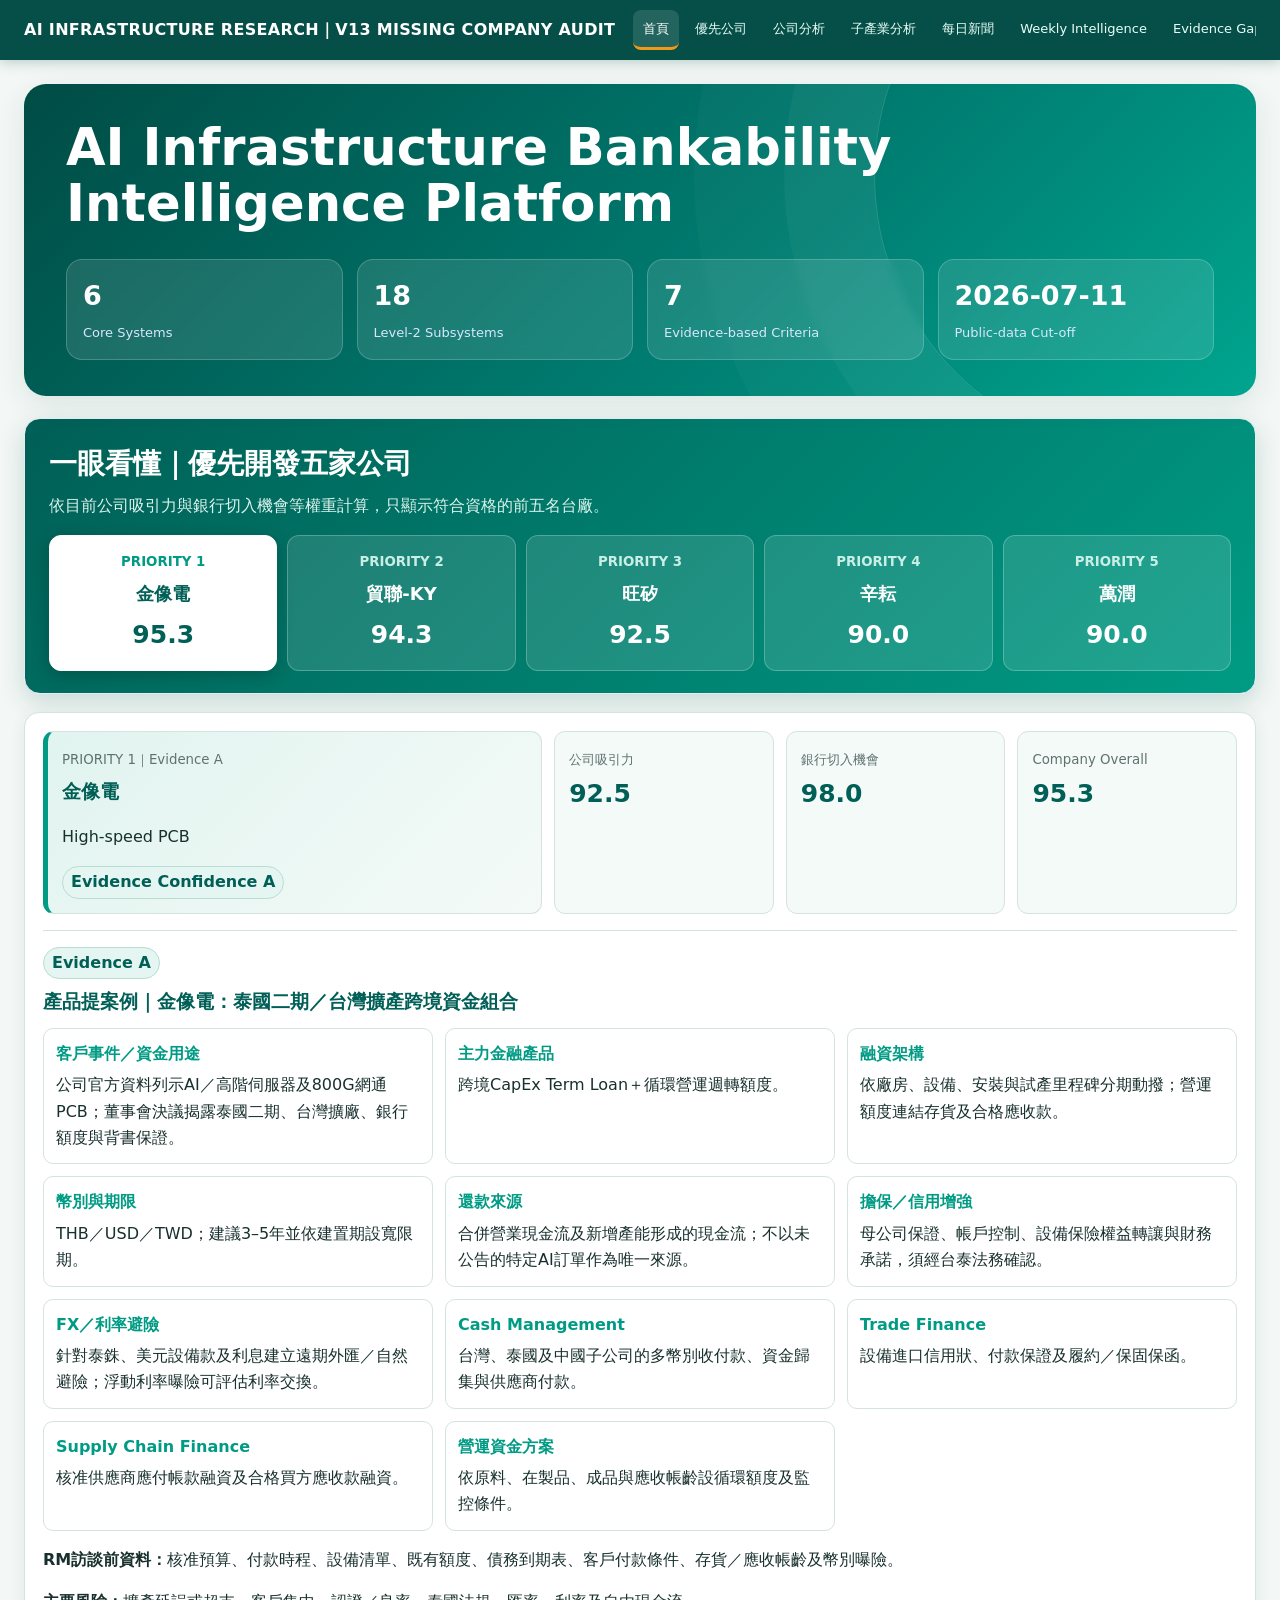
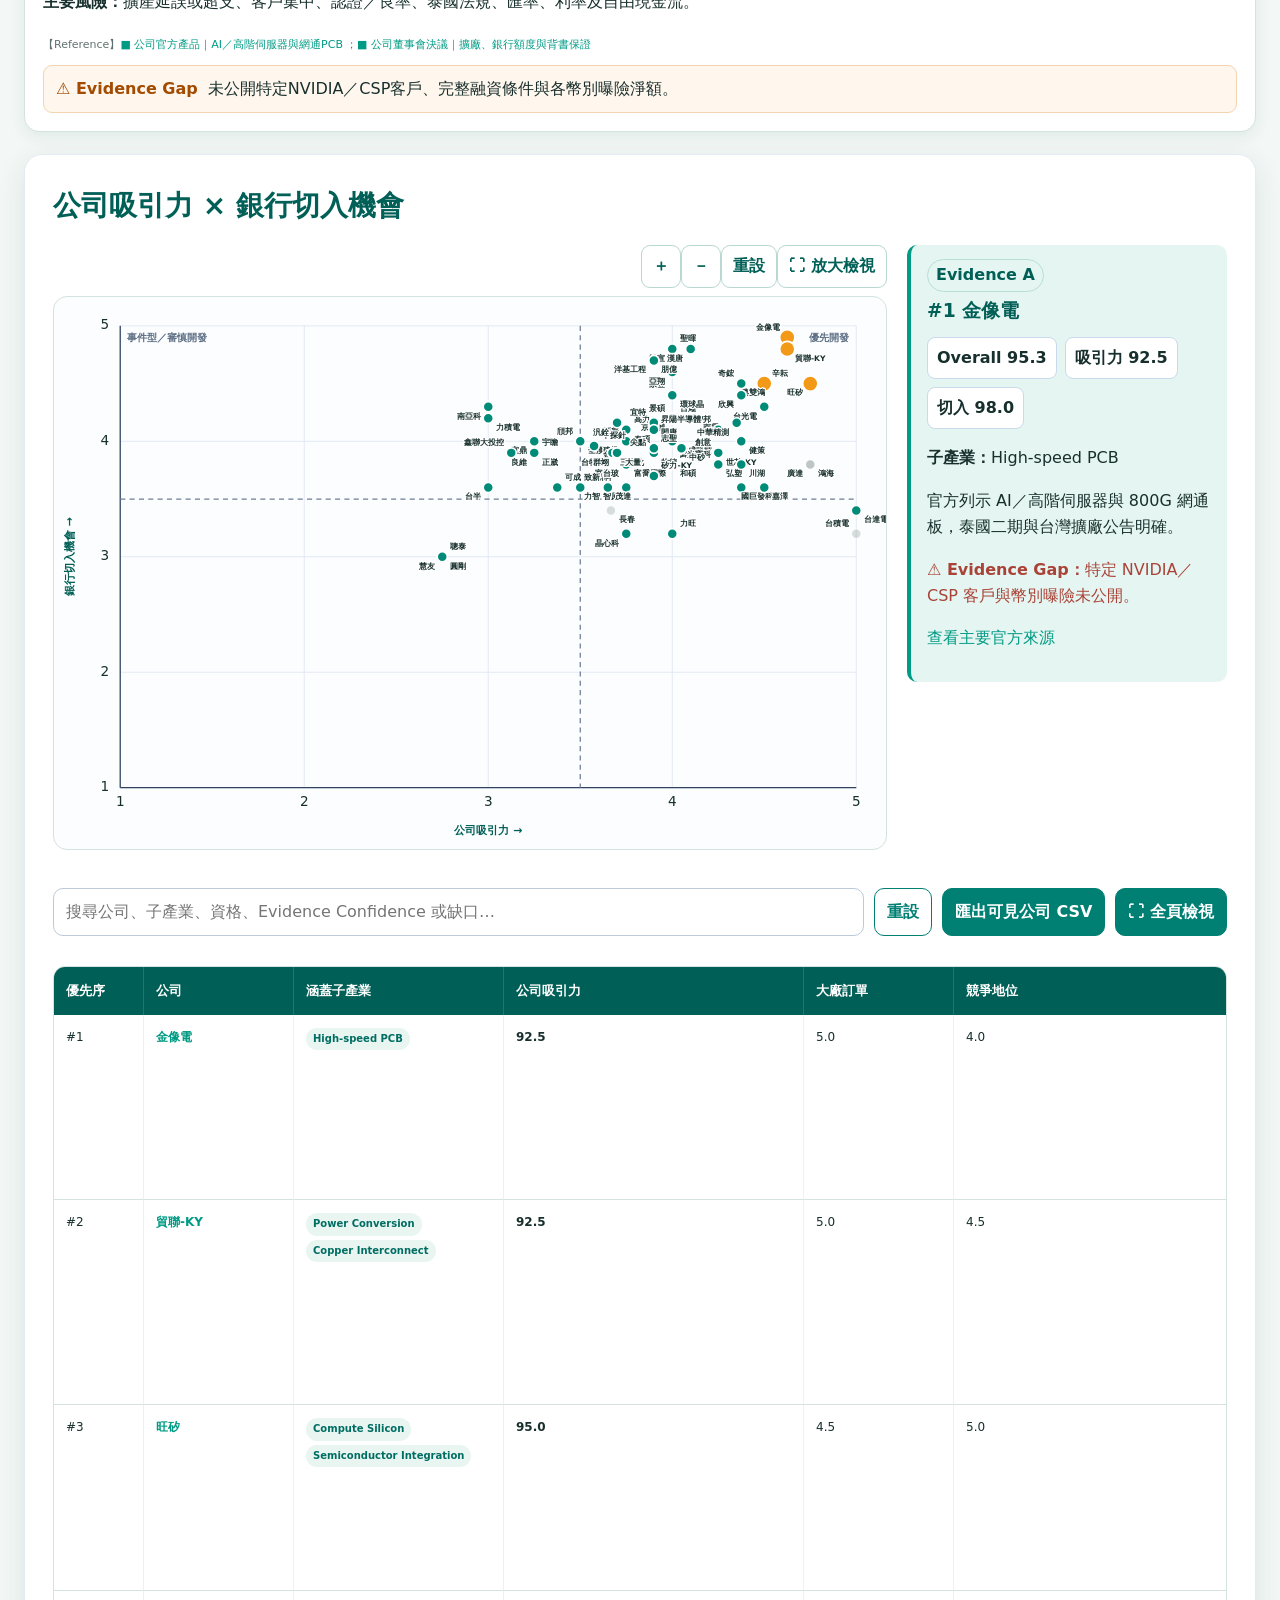
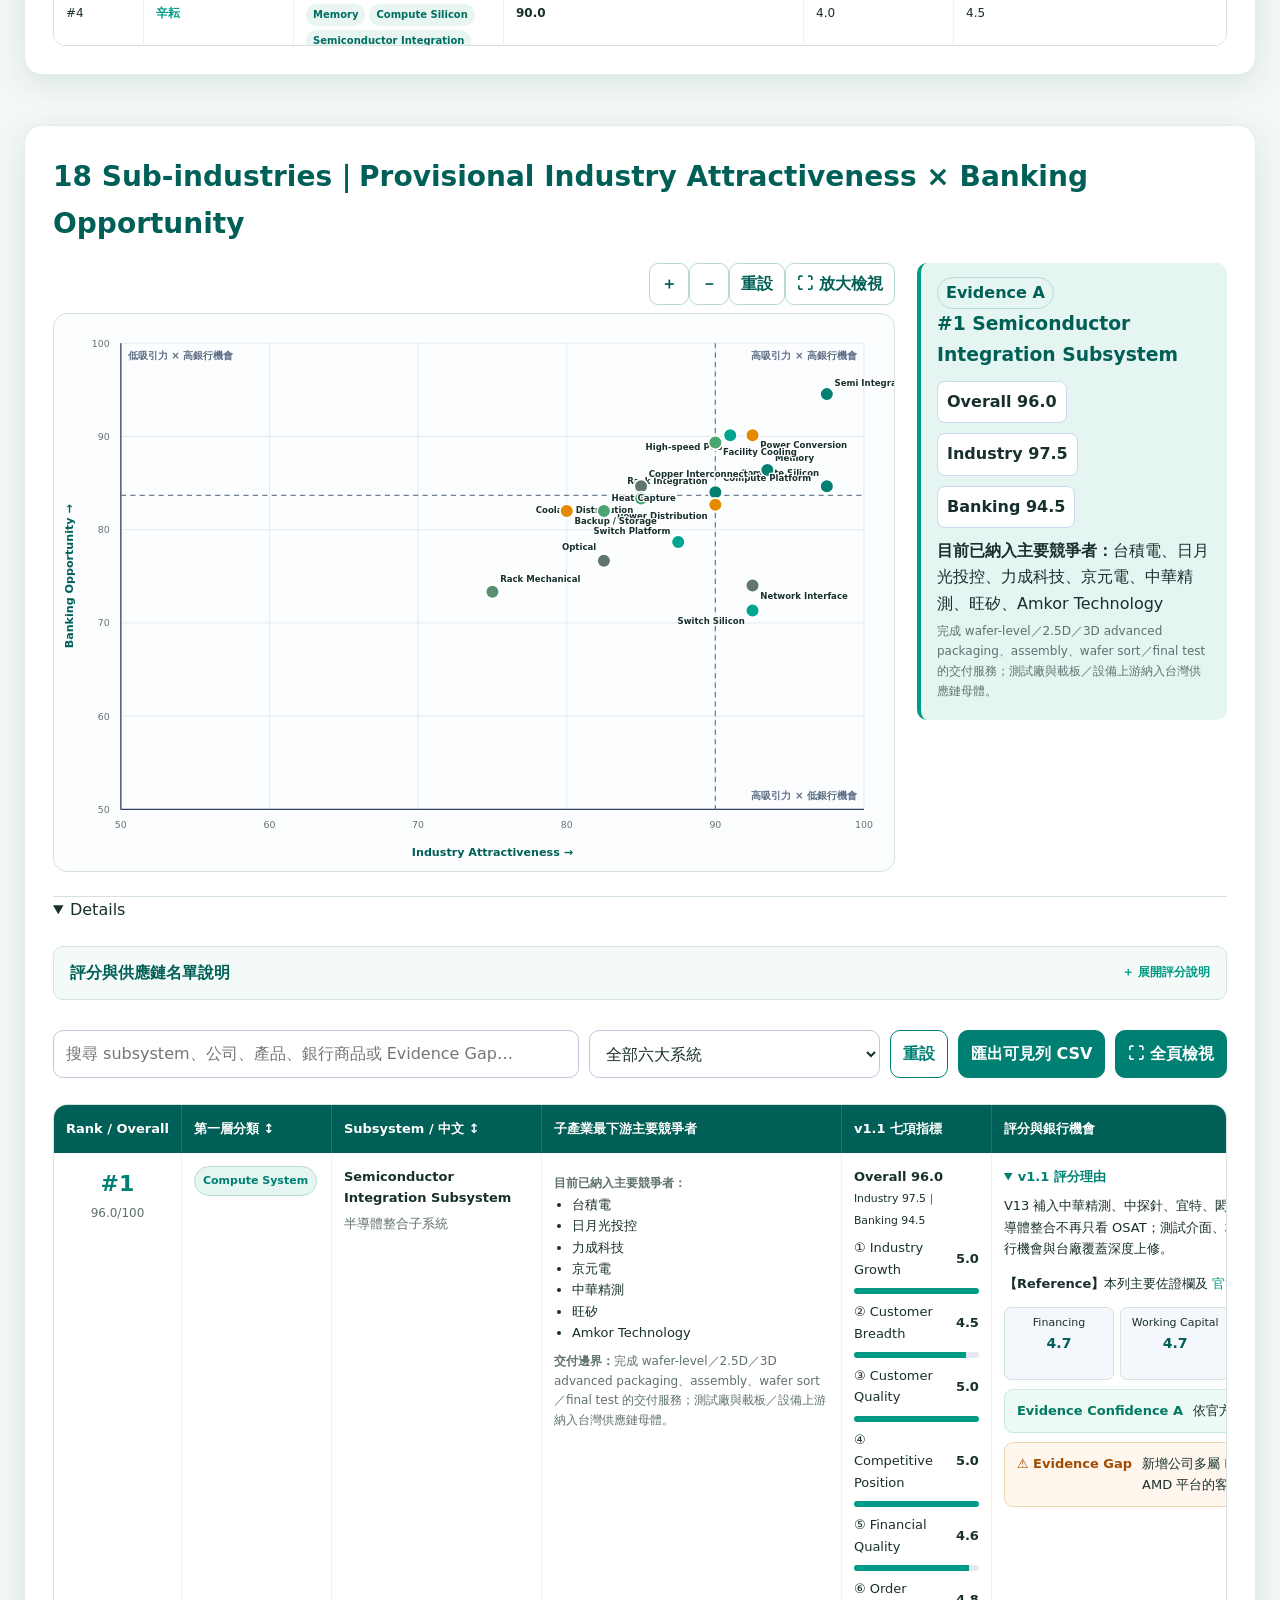
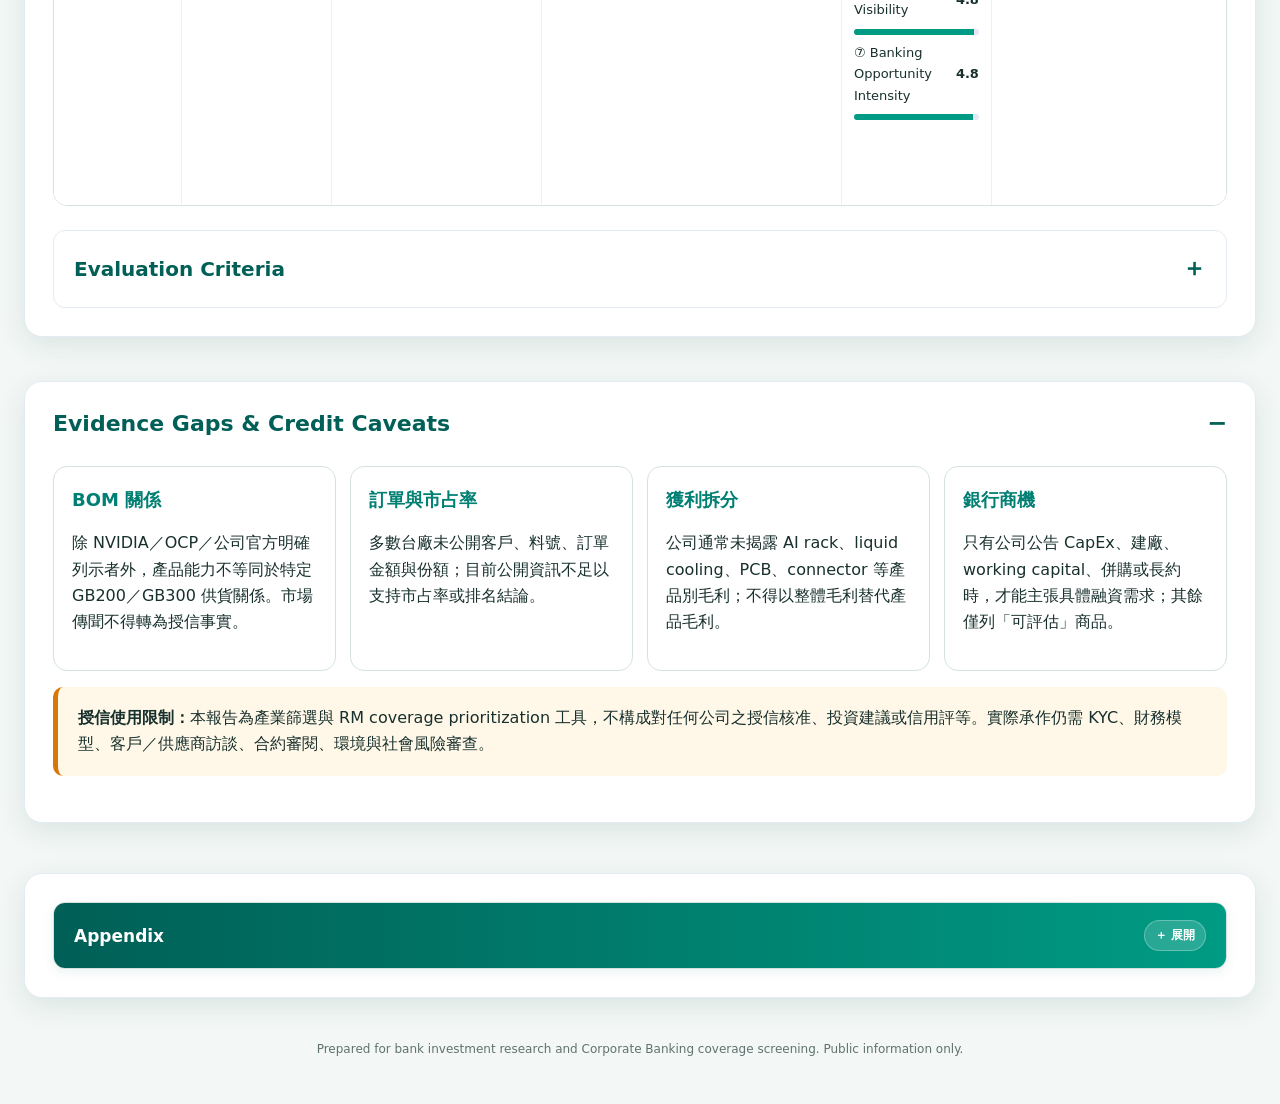
==== index.html @ b1ab2b45 "Add files via upload" ====
<!DOCTYPE html>

<html lang="zh-Hant">
<head>
<meta charset="utf-8"/>
<meta content="width=device-width, initial-scale=1" name="viewport"/>
<title>AI Infrastructure Bankability Intelligence Platform</title>
<style>
:root {
  --navy:#005f56; --blue:#007f73; --blue2:#009b84; --sky:#e5f5f1;
  --ink:#18302d; --muted:#60726f; --line:#d4e3df; --paper:#fff;
  --bg:#f3f7f5; --green:#007a63; --amber:#c66b00; --red:#a94338;
  --shadow:0 8px 28px rgba(0,95,86,.11);
}
*{box-sizing:border-box}
html{scroll-behavior:smooth}#home,#quick-priority,#company-priority,#quadrant,#gaps,#executive{scroll-margin-top:76px}
body{margin:0;background:var(--bg);color:var(--ink);font-family:Inter,"Noto Sans TC","Microsoft JhengHei",system-ui,-apple-system,sans-serif;line-height:1.65}
a{color:var(--blue2);text-decoration:none}
a:hover{text-decoration:underline}
.appbar{position:sticky;top:0;z-index:1000;background:rgba(0,76,69,.98);color:white;box-shadow:0 2px 12px rgba(0,76,69,.25)}
.appbar-inner{max-width:1800px;margin:auto;padding:10px 24px;display:flex;align-items:center;gap:18px}
.brand{font-weight:800;letter-spacing:.02em;white-space:nowrap;color:#fff}
.nav{display:flex;gap:6px;overflow:auto}
.nav a{color:#e9fff9;padding:8px 10px;border-radius:8px;white-space:nowrap;font-size:13px;border-bottom:3px solid transparent;transition:background .18s,color .18s,border-color .18s}
.nav a:hover,.nav a:focus-visible{background:#008f7d;color:#fff;text-decoration:none;outline:none}.nav a.active{background:rgba(255,255,255,.12);color:#fff;border-bottom-color:#f29a18}
.container{max-width:1800px;margin:auto;padding:24px}
.hero{min-height:0;background:linear-gradient(135deg,#004c45 0%,#007f73 62%,#00a58f 100%);color:white;border-radius:22px;padding:36px 42px;box-shadow:var(--shadow);display:flex;flex-direction:column;justify-content:flex-start;gap:28px;overflow:hidden;position:relative}.hero h1{font-size:clamp(30px,4vw,56px);margin:0;max-width:1400px}.hero .metric{padding:14px 16px}.hero .metric b{font-size:27px}
.hero:after{content:"";position:absolute;width:560px;height:560px;border:1px solid rgba(255,255,255,.15);border-radius:50%;right:-180px;top:-190px;box-shadow:0 0 0 90px rgba(255,255,255,.035),0 0 0 180px rgba(255,255,255,.025)}
.kicker{font-size:14px;letter-spacing:.16em;text-transform:uppercase;color:#b9d4ff;font-weight:700}
h1{font-size:clamp(34px,5vw,72px);line-height:1.08;margin:14px 0 18px;max-width:1250px}
.subtitle{font-size:clamp(17px,2vw,25px);max-width:1160px;color:#e3edff}
.hero-grid{display:grid;grid-template-columns:repeat(4,1fr);gap:14px;z-index:1}
.metric{background:rgba(255,255,255,.11);border:1px solid rgba(255,255,255,.20);padding:18px;border-radius:16px;backdrop-filter:blur(5px)}
.metric b{display:block;font-size:30px} .metric span{font-size:13px;color:#d8e7ff}
section, details.section{background:var(--paper);border-radius:18px;margin:22px 0;box-shadow:var(--shadow);border:1px solid #e4ebf4}
section{padding:28px}
details.section>summary{cursor:pointer;list-style:none;padding:22px 28px;font-size:22px;font-weight:800;color:var(--navy);display:flex;justify-content:space-between;align-items:center}
details.section>summary::-webkit-details-marker{display:none}
details.section>summary:after{content:"＋";font-size:24px}
details.section[open]>summary:after{content:"−"}
.section-body{padding:0 28px 30px}
h2{color:var(--navy);margin:0 0 16px;font-size:28px}
h3{color:var(--navy)}
.lede{font-size:17px;color:#34445d}
.callout{border-left:5px solid var(--blue2);background:var(--sky);padding:18px 20px;border-radius:10px;margin:16px 0}
.warning{border-left-color:#d97706;background:#fff8e8}
.danger{border-left-color:#c2413b;background:#fff1f0}
.summary-grid{display:grid;grid-template-columns:2fr 1fr;gap:20px}
.top-list{display:grid;grid-template-columns:repeat(3,1fr);gap:12px}
.top-card{border:1px solid var(--line);border-radius:14px;padding:16px;background:#fff}
.top-card .num{font-size:12px;color:var(--muted)} .top-card b{display:block;color:var(--navy);font-size:18px} .top-card strong{font-size:26px;color:var(--blue)}
.controls{display:flex;gap:10px;flex-wrap:wrap;margin:0 0 14px;position:sticky;top:58px;z-index:20;background:white;padding:12px 0}
input,select,button{font:inherit;border:1px solid #bdc9d9;border-radius:10px;padding:10px 12px;background:white;color:var(--ink)}
input{min-width:280px;flex:1} button{cursor:pointer;background:var(--blue);color:white;border-color:var(--blue);font-weight:700} button.secondary{background:white;color:var(--blue)}
.table-wrap{overflow:auto;max-height:78vh;border:1px solid var(--line);border-radius:14px}
table{border-collapse:separate;border-spacing:0;width:100%;min-width:1880px;font-size:13px}
th{position:sticky;top:0;z-index:10;background:var(--navy);color:white;text-align:left;padding:13px 12px;border-right:1px solid rgba(255,255,255,.14);white-space:nowrap}
th.sortable{cursor:pointer} th.sortable:hover{background:#123f75}
td{vertical-align:top;padding:13px 12px;border-bottom:1px solid var(--line);border-right:1px solid #edf1f6;background:white}
tbody tr:hover td{background:#f5f9ff}
th:nth-child(1),td:nth-child(1){width:90px;min-width:90px}
th:nth-child(2),td:nth-child(2){width:150px;min-width:150px}
th:nth-child(3),td:nth-child(3){width:210px;min-width:210px}
th:nth-child(4),td:nth-child(4){width:300px;min-width:300px}
th:nth-child(5),td:nth-child(5){width:150px;min-width:150px}
th:nth-child(6),td:nth-child(6){width:600px;min-width:600px}
th:nth-child(7),td:nth-child(7){width:360px;min-width:360px}
.rank-cell{text-align:center} .rank-badge{display:block;font-weight:900;font-size:22px;color:var(--blue)} .score-num{font-size:12px;color:var(--muted)}
.system-pill{display:inline-block;background:#e5f5f1;color:#007f73;border:1px solid #b8ddd5;padding:5px 8px;border-radius:999px;font-weight:700;font-size:11px}
.zh-name{color:var(--muted);margin-top:4px}
.company-list{padding-left:18px;margin:0} .company-list li{margin-bottom:6px}
.gap-inline{color:var(--red)}
.star-score{color:#f59e0b;font-size:19px;letter-spacing:1px}
.chip-row{display:flex;gap:4px;flex-wrap:wrap;margin:5px 0}
.criterion-chip{width:23px;height:23px;border-radius:50%;display:inline-grid;place-items:center;background:var(--blue);color:white;font-weight:800;font-size:11px}
details.mini summary, details.row-detail summary{cursor:pointer;color:var(--blue);font-weight:700}
.score-grid{display:grid;grid-template-columns:repeat(4,1fr);gap:4px;margin-top:7px}
.score-grid div{display:flex;justify-content:space-between;background:#eef4fc;border-radius:5px;padding:3px 6px}
.row-detail p{margin:8px 0 13px}
.paragraph-ref{display:block;font-size:11px;color:var(--muted);padding-top:4px}
.ref-link{margin-right:3px}
.product-box,.confidence,.gap-box{border-radius:9px;padding:10px 12px;margin-top:9px;display:flex;gap:10px;align-items:flex-start}
.product-box{background:#eef5ff;border:1px solid #cfe0fb} .product-box b{color:var(--blue);white-space:nowrap}
.confidence{background:#edf9f3;border:1px solid #c8ead9} .confidence b{color:var(--green);white-space:nowrap}
.confidence.mid{background:#fff8e8;border-color:#f1ddb0} .confidence.mid b{color:var(--amber)}
.confidence.low{background:#fff1f0;border-color:#f0c6c3} .confidence.low b{color:var(--red)}
.gap-box{background:#fff6ed;border:1px solid #f3d4b2} .gap-box b{color:#a34b00;white-space:nowrap}
.evidence-group{margin-bottom:10px} .evidence-group>b{color:var(--navy);font-size:12px}
.evidence-group ul{margin:3px 0 0;padding-left:17px} .evidence-group li{margin-bottom:5px}
.evidence-group span{display:block;color:var(--muted);font-size:11px}
.criteria-table{min-width:1200px} .criteria-table th{position:static} .criteria-table td{font-size:13px}
.method-grid{display:grid;grid-template-columns:repeat(4,1fr);gap:14px}
.method-card{border:1px solid var(--line);border-radius:14px;padding:18px;background:#fff}
.method-card b{color:var(--blue);font-size:18px} .method-card .step{font-size:11px;text-transform:uppercase;color:var(--muted);letter-spacing:.12em}
.flow{display:grid;grid-template-columns:repeat(6,1fr);gap:10px;align-items:stretch}
.flow-card{position:relative;background:#eef5ff;border:1px solid #cbdcf6;border-radius:12px;padding:14px}
.flow-card:not(:last-child):after{content:"→";position:absolute;right:-10px;top:42%;z-index:2;color:var(--blue);font-size:20px;font-weight:900}
.flow-card b{display:block;color:var(--navy)} .flow-card span{font-size:12px;color:var(--muted)}
.reference-category{border:1px solid var(--line);border-radius:12px;margin:10px 0}
.reference-category>summary{cursor:pointer;padding:13px 15px;font-weight:800;color:var(--navy)}
.reference-category>summary span{font-weight:400;color:var(--muted);font-size:12px}
.reference-grid{display:grid;grid-template-columns:repeat(3,1fr);gap:10px;padding:0 14px 14px}
.source-card{display:block;border:1px solid #e0e7f0;border-radius:10px;padding:12px;background:#fbfdff}
.source-card:hover{text-decoration:none;border-color:#8eb4ed;box-shadow:0 4px 14px rgba(13,71,161,.09)}
.source-card b{display:block;color:var(--blue)} .source-card span{display:block;color:var(--muted);font-size:12px} .source-card code{font-size:10px;color:#7a8798}
.footer{color:var(--muted);font-size:12px;text-align:center;padding:20px}
.no-print{}

/* Added: Taiwan vendor count and subsystem value-chain column */
#mainTable{min-width:2130px}
#mainTable th:nth-child(7),#mainTable td:nth-child(7){width:390px;min-width:390px}
#mainTable th:nth-child(8),#mainTable td:nth-child(8){width:360px;min-width:360px}
.tw-vendor-block{display:flex;flex-direction:column;gap:9px}
.tw-vendor-head{border:1px solid #c9dcfb;background:#eef5ff;border-radius:9px;padding:9px 10px}
.tw-vendor-head b{display:block;color:var(--blue);font-size:14px}
.tw-vendor-head span{display:block;color:#334155;margin-top:2px}
.chain-flow{border-left:3px solid #9bbcea;padding-left:10px}
.chain-flow>div:not(.arrow){display:grid;grid-template-columns:43px 1fr;gap:7px;align-items:start}
.chain-flow em{font-style:normal;font-weight:800;color:var(--navy);background:#e5f5f1;border-radius:5px;text-align:center;padding:2px 3px;font-size:11px}
.chain-flow span{color:#34445d}
.chain-flow .arrow{color:#8aa8cf;font-weight:900;line-height:1;text-align:left;margin:2px 0 2px 16px}
.chain-gap{background:#fff6ed;border:1px solid #f3d4b2;color:#8a3d00;border-radius:8px;padding:7px 9px;font-size:11px}

@media(max-width:1100px){
  .hero{aspect-ratio:auto;padding:34px;min-height:650px} .hero-grid{grid-template-columns:repeat(2,1fr)}
  .summary-grid,.method-grid{grid-template-columns:1fr 1fr} .top-list{grid-template-columns:1fr}
  .flow{grid-template-columns:1fr 1fr} .flow-card:after{display:none} .reference-grid{grid-template-columns:1fr}
}
@media(max-width:650px){
  .container{padding:12px} .hero{padding:26px;border-radius:15px} .hero-grid,.summary-grid,.method-grid,.flow{grid-template-columns:1fr}
  .appbar-inner{padding:8px 12px} .brand{display:none} section{padding:20px}
}
@media print{
  @page{size:13.333in 7.5in landscape;margin:.28in}
  body{background:white;font-size:9px} .appbar,.controls,.no-print{display:none!important}
  .container{max-width:none;padding:0} .hero{box-shadow:none;border-radius:0;min-height:7in;page-break-after:always}
  section,details.section{box-shadow:none;border:0;break-inside:avoid} details.section>summary{display:none} .section-body{padding:0}
  .table-wrap{overflow:visible;max-height:none;border:0} table{min-width:0;font-size:7px} th{position:static}
  td,th{padding:5px} details{display:block} details>*{display:block!important}
}

/* v2 upstream supply-chain revision */
th:nth-child(7),td:nth-child(7){width:470px;min-width:470px}
th:nth-child(8),td:nth-child(8){width:360px;min-width:360px}
.supply-counts{display:flex;gap:5px;flex-wrap:wrap;margin-top:6px}
.count-chip{display:inline-flex;align-items:center;gap:4px;border-radius:999px;padding:3px 7px;font-size:10px;font-weight:800}
.count-chip.total{background:#d9f0ea;color:#007f73}
.count-chip.a{background:#e4f6ed;color:#176b4d}
.count-chip.b{background:#fff2d8;color:#8a5200}
.vendor-section{border:1px solid #dbe5f2;border-radius:9px;padding:8px 9px;background:#fbfdff}
.vendor-section h4{margin:0 0 5px;color:var(--navy);font-size:12px}
.vendor-list{display:flex;flex-direction:column;gap:5px}
.vendor-item{display:grid;grid-template-columns:22px minmax(72px,auto) 1fr;gap:5px;align-items:start}
.evidence-tag{width:20px;height:20px;border-radius:5px;display:grid;place-items:center;font-size:10px;font-weight:900}
.evidence-tag.a{background:#dff3e9;color:#176b4d;border:1px solid #b8dfcc}
.evidence-tag.b{background:#fff0d2;color:#925800;border:1px solid #ebd099}
.vendor-item a{font-weight:800;color:var(--blue);white-space:nowrap}
.vendor-role{color:#42526a;font-size:11px}
.no-direct{background:#fff1f0;border:1px solid #efcac7;color:#9d302b;border-radius:8px;padding:7px 9px;font-size:11px}
.method-key{display:grid;grid-template-columns:1fr 1fr;gap:8px;margin-top:9px}
.method-key div{border-radius:8px;padding:8px;font-size:11px}
.method-key .a{background:#eaf8f1;border:1px solid #c2e7d4}
.method-key .b{background:#fff7e8;border:1px solid #efd8a9}
.hbm-correction{background:#eef5ff;border:1px solid #c6daf7;border-radius:10px;padding:11px 12px;margin-top:10px}
.hbm-correction b{color:var(--navy)}
.midstream-upstream{margin-top:14px;display:grid;gap:12px}
.midstream-card{border:1px solid #dbe5f2;border-radius:10px;background:#fbfdff;padding:12px}
.midstream-card h3{margin:0 0 6px;color:var(--navy);font-size:15px}
.midstream-card p{margin:5px 0;color:#34445d}
.midstream-card .tagline{font-size:12px;color:var(--muted);font-weight:700}
.midstream-grid{display:grid;grid-template-columns:160px 1fr;gap:8px;margin-top:8px;font-size:12px}
.midstream-grid b{color:var(--navy)}
.midstream-note{margin-top:8px;background:#fff8e8;border:1px solid #ead49d;border-radius:8px;padding:8px;color:#6f4d15;font-size:12px}
.supplier-basket{display:flex;flex-wrap:wrap;gap:6px;margin-top:6px}
.supplier-basket span{border:1px solid #cfdbeb;background:white;border-radius:999px;padding:3px 8px;font-size:11px;color:#25364d}
.quadrant-wrap{display:grid;grid-template-columns:minmax(0,1fr) 310px;gap:22px;align-items:start}
.quadrant-chart{width:100%;height:auto;display:block;background:#fbfdff;border:1px solid var(--line);border-radius:14px}
.quadrant-chart .grid{stroke:#dfe7f2;stroke-width:1}.quadrant-chart .median{stroke:#6f7f93;stroke-width:1.5;stroke-dasharray:6 5}
.quadrant-chart .axis{stroke:#31445f;stroke-width:1.5}.quadrant-chart text{font-family:inherit;fill:var(--ink)}
.quadrant-chart .tick{font-size:11px;fill:var(--muted)}.quadrant-chart .axis-label{font-size:13px;font-weight:700;fill:var(--navy)}
.quadrant-chart .q-label{font-size:12px;font-weight:700;fill:#5d6e84}.quadrant-chart .point{cursor:pointer;stroke:white;stroke-width:2}
.quadrant-chart .point-label{font-size:10px;font-weight:700;paint-order:stroke;stroke:white;stroke-width:3px;stroke-linejoin:round}
.quadrant-detail{border-left:4px solid var(--blue2);padding:14px 16px;background:var(--sky);border-radius:10px;min-height:188px}
.quadrant-detail h3{margin:0 0 8px;color:var(--navy)}.quadrant-detail p{margin:5px 0}.quadrant-detail .score-pair{display:flex;gap:10px;flex-wrap:wrap;margin:10px 0}
.quadrant-detail .score-pair span{background:white;border:1px solid #cbd9ec;border-radius:8px;padding:7px 9px;font-weight:700}
.company-analysis{margin:28px 0}.company-summary{display:grid;grid-template-columns:repeat(5,minmax(0,1fr));gap:12px;margin:14px 0 20px}
.company-summary article{border:1px solid var(--line);border-top:4px solid var(--blue2);border-radius:12px;background:white;padding:14px;box-shadow:0 3px 12px rgba(15,47,87,.07)}
.company-summary .company-rank{font-size:11px;font-weight:800;color:var(--blue2);letter-spacing:.06em}.company-summary h3{margin:5px 0;color:var(--navy)}
.company-summary p{font-size:12px;margin:4px 0;color:var(--muted)}.company-summary strong{font-size:22px;color:var(--navy)}
.company-quadrant{display:grid;grid-template-columns:minmax(0,1fr) 320px;gap:20px;align-items:start}.company-chart{width:100%;height:auto;background:#fbfdff;border:1px solid var(--line);border-radius:14px}
.company-chart .grid{stroke:#dfe7f2;stroke-width:1}.company-chart .median{stroke:#6f7f93;stroke-width:1.5;stroke-dasharray:6 5}.company-chart .axis{stroke:#31445f;stroke-width:1.5}
.company-chart text{font-family:inherit;fill:var(--ink)}.company-chart .axis-label{font-size:13px;font-weight:700;fill:var(--navy)}.company-chart .q-label{font-size:12px;font-weight:800;fill:#5d6e84}
.company-chart .company-point{cursor:pointer;stroke:white;stroke-width:2}.company-chart .company-point.excluded{opacity:.32}.company-chart .company-label{font-size:9px;font-weight:700;paint-order:stroke;stroke:white;stroke-width:3px;stroke-linejoin:round}
.company-detail{border-left:4px solid var(--blue2);padding:14px 16px;background:var(--sky);border-radius:10px;min-height:210px}.company-detail h3{margin:4px 0 8px;color:var(--navy)}
.company-detail .score-pair{display:flex;gap:8px;flex-wrap:wrap;margin:10px 0}.company-detail .score-pair span{background:white;border:1px solid #cbd9ec;border-radius:8px;padding:7px 9px;font-weight:700}
.company-table-wrap{overflow:auto;max-height:680px;border:1px solid var(--line);border-radius:12px;margin-top:18px}.company-table{min-width:1550px}.company-table th{position:sticky;top:0;z-index:2}.company-table td{vertical-align:top;font-size:12px}
.company-controls{margin-top:18px}.company-controls input{min-width:320px;flex:1}#quadrant>#ranking{margin:24px 0 0;border:0;border-top:1px solid var(--line);border-radius:0;box-shadow:none;background:transparent}#quadrant>#ranking>summary{display:none}#quadrant>#ranking>.section-body{padding:22px 0 0}
.subindustry-tags{display:flex;flex-wrap:wrap;gap:4px}.subindustry-tags span{background:#e8f5f1;color:#006d62;border-radius:999px;padding:3px 7px;font-size:10px;font-weight:700}
.status-eligible{color:#176b42;font-weight:800}.status-excluded{color:#9b4a22;font-weight:800}.product-case{border:1px solid #b8cae3;background:linear-gradient(135deg,#f5f9ff,#fff);border-radius:14px;padding:18px;margin-top:20px}
.product-case h3{color:var(--navy);margin-top:0}.product-grid{display:grid;grid-template-columns:repeat(3,1fr);gap:12px}.product-grid div{background:white;border:1px solid var(--line);border-radius:10px;padding:12px}.product-grid b{display:block;color:var(--blue2);margin-bottom:5px}
.score-block{display:grid;gap:7px}.score-row{display:grid;grid-template-columns:1fr auto;gap:8px;align-items:center}.score-row .bar{grid-column:1/-1;height:6px;background:#e2e9f3;border-radius:5px;overflow:hidden}.score-row .bar i{display:block;height:100%;background:var(--blue2)}
.downstream-samples{margin:0;padding-left:18px}.boundary-note{margin-top:8px;color:var(--muted);font-size:12px}.confidence-tag{display:inline-flex;border-radius:999px;padding:2px 8px;font-weight:800;background:#e5f5f1;color:var(--navy);border:1px solid #b8ddd5}
.bank-five{display:grid;grid-template-columns:repeat(5,minmax(76px,1fr));gap:6px;margin-top:8px}.bank-five span{background:#f4f7fb;border:1px solid var(--line);border-radius:7px;padding:6px;text-align:center;font-size:11px}.bank-five b{display:block;font-size:14px;color:var(--navy)}
.container{display:flex;flex-direction:column}.container>.hero{order:-4}.container>#quick-priority{order:-3}.container>#companyTargetPage{order:-2}.container>#company-priority{order:-2;margin-top:0}.container>#executive{order:999;margin-top:28px}.container>.footer{order:1000}
.quick-priority{background:linear-gradient(135deg,#005f56,#009b84);color:white;border-radius:16px;padding:22px 24px;margin:22px 0 18px;box-shadow:0 8px 24px rgba(0,95,86,.19)}.quick-priority h2{color:white;margin:0 0 6px}.quick-priority>p{margin:0 0 15px;color:#dcf4ee}.quick-five{display:grid;grid-template-columns:repeat(5,minmax(0,1fr));gap:10px}.quick-company{background:rgba(255,255,255,.12);border:1px solid rgba(255,255,255,.24);border-radius:12px;padding:15px;text-align:center}.quick-company small{display:block;color:#c8eee6;font-weight:800}.quick-company b{display:block;font-size:18px;margin:6px 0}.quick-company strong{font-size:25px;color:white}.chart-actions{display:flex;justify-content:flex-end;margin:0 0 8px}.chart-expand{border:1px solid #b8d8d1;background:white;color:var(--navy);border-radius:9px;padding:7px 11px;font-weight:800;cursor:pointer}.chart-expand:hover{background:#e9f6f2}.chart-modal{width:min(96vw,1500px);height:92vh;max-width:none;max-height:none;border:0;border-radius:14px;padding:0;overflow:hidden;box-shadow:0 18px 70px rgba(0,0,0,.34)}.chart-modal::backdrop{background:rgba(0,43,39,.72)}.chart-modal-head{height:58px;display:flex;align-items:center;justify-content:space-between;padding:0 16px;background:var(--navy);color:white}.chart-modal-tools{display:flex;gap:7px}.chart-modal-tools button{border:1px solid rgba(255,255,255,.35);background:rgba(255,255,255,.12);color:white;border-radius:8px;padding:7px 10px;font-weight:800;cursor:pointer}.chart-viewport{height:calc(92vh - 58px);overflow:hidden;background:#f4faf8;cursor:grab;touch-action:none;position:relative}.chart-viewport.dragging{cursor:grabbing}.chart-viewport svg{width:1100px!important;height:auto!important;max-width:none!important;transform-origin:0 0;will-change:transform;user-select:none}@media(max-width:980px){.quick-five{grid-template-columns:repeat(2,1fr)}}
.appendix-toggle{border:1px solid var(--line);border-radius:12px;background:white;box-shadow:0 3px 12px rgba(0,95,86,.08);overflow:hidden}.appendix-toggle>summary{cursor:pointer;list-style:none;padding:17px 20px;background:linear-gradient(90deg,var(--navy),var(--blue2));color:white;font-size:17px;font-weight:800;display:flex;align-items:center;justify-content:space-between}.appendix-toggle>summary::-webkit-details-marker{display:none}.appendix-toggle>summary::after{content:'＋ 展開';font-size:12px;font-weight:700;background:rgba(255,255,255,.16);border:1px solid rgba(255,255,255,.28);border-radius:999px;padding:5px 10px}.appendix-toggle[open]>summary::after{content:'－ 收合'}.appendix-children{padding:20px;display:grid;gap:18px;background:#f2f8f6}.appendix-child{margin:0;padding:20px;border:1px solid var(--line);border-radius:12px;background:white;box-shadow:0 2px 8px rgba(0,95,86,.06)}.appendix-child>h3{margin:0 0 16px;color:var(--navy);font-size:19px}.appendix-child .summary-grid{padding:0;margin:0}.appendix-child .callout{margin:0}.ranking-notes{margin:0 0 18px;border:1px solid var(--line);border-radius:10px;background:#f4faf8;overflow:hidden}.ranking-notes>summary{cursor:pointer;list-style:none;padding:13px 16px;color:var(--navy);font-weight:800;display:flex;align-items:center;justify-content:space-between}.ranking-notes>summary::-webkit-details-marker{display:none}.ranking-notes>summary::after{content:'＋ 展開評分說明';font-size:12px;color:var(--blue2)}.ranking-notes[open]>summary::after{content:'－ 收合評分說明'}.ranking-notes-body{padding:0 16px 14px}
.appendix-subsection.section{margin:0;border-radius:12px;box-shadow:0 2px 8px rgba(15,47,87,.05)}.appendix-subsection.section>summary{padding:17px 20px;font-size:19px}.appendix-subsection.section>.section-body{padding:0 20px 22px}#quadrant>#criteria{margin:24px 0 0;box-shadow:none;border-radius:12px}#quadrant>#criteria>summary{font-size:20px;padding:18px 20px}#quadrant>#criteria>.section-body{padding:0 20px 22px}
.tw-count-summary{text-align:center;min-width:116px}.tw-count-summary strong{display:block;font-size:28px;line-height:1;color:var(--navy)}.tw-count-summary small{display:block;color:var(--muted);margin-top:5px}.tw-count-summary .count-split{display:flex;justify-content:center;gap:5px;flex-wrap:wrap;margin-top:8px}.tw-count-summary .count-split span{border-radius:999px;padding:2px 7px;font-size:10px;font-weight:800;border:1px solid var(--line)}.tw-count-summary .a{background:#e8f5ee;color:var(--green)}.tw-count-summary .b{background:#fff5df;color:var(--amber)}
@media(max-width:980px){.quadrant-wrap,.company-quadrant{grid-template-columns:1fr}.quadrant-detail,.company-detail{min-height:auto}.bank-five{grid-template-columns:repeat(2,1fr)}.company-summary{grid-template-columns:repeat(2,1fr)}.product-grid{grid-template-columns:1fr}}
.adaptive-leader{pointer-events:none}
.chart-tooltip{position:fixed;z-index:10000;display:none;pointer-events:none;min-width:190px;max-width:280px;padding:10px 12px;border-radius:10px;background:rgba(7,35,68,.96);color:white;box-shadow:0 8px 28px rgba(0,0,0,.28);font-size:12px;line-height:1.55;transform:translate(14px,14px)}.chart-tooltip.show{display:block}.chart-tooltip b{display:block;font-size:14px;margin-bottom:4px;color:white}.chart-tooltip .xy{display:grid;grid-template-columns:auto auto;gap:2px 12px}.chart-tooltip .xy span:nth-child(even){font-weight:800;text-align:right;color:#dcecff}
.table-modal{width:99vw;height:96vh;max-width:none;max-height:none;border:0;border-radius:12px;padding:0;overflow:hidden;box-shadow:0 18px 70px rgba(0,0,0,.35)}.table-modal::backdrop{background:rgba(4,19,38,.76)}.table-modal-head{height:56px;display:flex;align-items:center;justify-content:space-between;padding:0 16px;background:var(--navy);color:white}.table-modal-head button{border:1px solid rgba(255,255,255,.4);background:rgba(255,255,255,.14);color:white;border-radius:8px;padding:8px 12px;font-weight:800;cursor:pointer}.table-modal-body{height:calc(96vh - 56px);padding:8px;background:#f4f7fb;overflow:hidden}.table-modal-body>.table-wrap{height:100%;max-height:none;overflow-y:auto;overflow-x:hidden;background:white}.table-modal #mainTable{width:100%!important;min-width:0!important;table-layout:fixed;font-size:8px}.table-modal #mainTable th,.table-modal #mainTable td{padding:4px 3px;word-break:break-word;overflow-wrap:anywhere;line-height:1.25}.table-modal #mainTable th{font-size:8px;top:0}.table-modal #mainTable p,.table-modal #mainTable li{font-size:8px;line-height:1.25}.table-modal #mainTable .score-row,.table-modal #mainTable .bank-five{font-size:7px}.table-modal #mainTable .bank-five{grid-template-columns:repeat(2,1fr)}
.table-modal-body>.table-wrap{overflow:auto;background:white}.table-modal #mainTable{width:max-content!important;min-width:0!important;table-layout:auto;font-size:12px}.table-modal #mainTable th,.table-modal #mainTable td{padding:9px 10px;word-break:normal;overflow-wrap:break-word;line-height:1.45}.table-modal #mainTable th{font-size:12px;top:0}.table-modal #mainTable p,.table-modal #mainTable li{font-size:12px;line-height:1.45}.table-modal #mainTable .score-row,.table-modal #mainTable .bank-five{font-size:11px}.table-modal #mainTable .bank-five{grid-template-columns:repeat(5,minmax(76px,1fr))}
.quick-company{appearance:none;color:white;font:inherit;cursor:pointer;width:100%}.quick-company:hover,.quick-company:focus-visible{background:rgba(255,255,255,.2);outline:2px solid rgba(255,255,255,.7);outline-offset:2px}.quick-company.active{background:white;color:var(--navy);border-color:white;box-shadow:0 5px 18px rgba(0,0,0,.2)}.quick-company.active small{color:var(--blue2)}.quick-company.active strong{color:var(--navy)}.company-target-page{border:1px solid var(--line);border-radius:15px;background:white;padding:18px;margin:0 0 22px;box-shadow:0 4px 16px rgba(0,95,86,.09)}.target-summary-card{display:grid;grid-template-columns:minmax(220px,1.25fr) repeat(3,minmax(120px,.55fr));gap:12px;align-items:stretch;margin-bottom:16px}.target-summary-card>div{border:1px solid var(--line);border-radius:11px;padding:14px;background:#f4faf8}.target-summary-card .identity{background:linear-gradient(135deg,#e1f4ef,#f4faf8);border-left:5px solid var(--blue2)}.target-summary-card h3{margin:4px 0;color:var(--navy)}.target-summary-card strong{display:block;font-size:25px;color:var(--navy)}.target-summary-card small{color:var(--muted)}.target-pitch{border-top:1px solid var(--line);padding-top:16px}.target-pitch h3{color:var(--navy);margin:0 0 10px}.target-pitch .confidence-tag{margin-bottom:8px}@media(max-width:980px){.target-summary-card{grid-template-columns:1fr 1fr}.target-summary-card .identity{grid-column:1/-1}}
</style>
</head>
<body>
<header class="appbar">
<div class="appbar-inner">
<div class="brand">AI INFRASTRUCTURE RESEARCH｜V13 MISSING COMPANY AUDIT</div>
<nav class="nav">
<a href="#home">首頁</a>
<a href="#quick-priority">優先公司</a>
<a href="#company-priority">公司分析</a>
<a href="#quadrant">子產業分析</a>
<a href="daily-news.html">每日新聞</a>
<a href="weekly-intelligence.html">Weekly Intelligence</a>
<a href="#gaps">Evidence Gaps</a>
<a href="#executive">Appendix</a>
</nav>
</div>
</header>
<main class="container">
<section class="quick-priority" id="quick-priority">
<h2>一眼看懂｜優先開發五家公司</h2>
<p>依目前公司吸引力與銀行切入機會等權重計算，只顯示符合資格的前五名台廠。</p>
<div class="quick-five" id="quickTopFive"></div>
</section>
<div class="company-target-page" id="companyTargetPage" aria-live="polite"></div>
<div class="hero" id="home">
<div>
<h1>AI Infrastructure Bankability Intelligence Platform</h1>
</div>
<div class="hero-grid">
<div class="metric"><b>6</b><span>Core Systems</span></div>
<div class="metric"><b>18</b><span>Level-2 Subsystems</span></div>
<div class="metric"><b>7</b><span>Evidence-based Criteria</span></div>
<div class="metric"><b>2026-07-11</b><span>Public-data Cut-off</span></div>
</div>
</div>
<section id="executive">
<details class="appendix-toggle">
<summary>Appendix</summary>
<div class="appendix-children">
<section class="appendix-child">
<h3>Executive Summary</h3>
<div class="summary-grid">
<div>
<p>本版採用 Corporate Banking Industry Ranking Framework v1.1：Overall Score＝50% Industry Attractiveness＋50% Banking Opportunity。每個子產業先依自身最下游可交付產品／製程建立「主要競爭者母體」，不再固定挑選 3–5 家；通用機櫃組裝商只有在 Rack-level Integration 或 Compute Platform 才列入，不被所有子產業重複視為最下游。<span class="paragraph-ref">【Reference】<a class="ref-link" href="https://www.nvidia.com/en-us/data-center/gb200-nvl72/" rel="noopener" target="_blank">■ NVIDIA Official｜NVIDIA GB200 NVL72</a>；<a class="ref-link" href="https://docs.nvidia.com/dgx/dgxgb200-user-guide/hardware.html" rel="noopener" target="_blank">■ NVIDIA Official｜DGX GB rack hardware boundaries</a>；<a class="ref-link" href="https://mops.twse.com.tw/mops/web/index" rel="noopener" target="_blank">■ 公開資訊觀測站（MOPS）｜公開資訊觀測站</a></span></p>
<p>代表企業口徑採「sub-industry delivery edge」：Memory 看完成記憶體產品的 IDM；Compute Silicon 看封裝完成後的 accelerator／CPU silicon 供應商；Semiconductor Integration 看 foundry／OSAT 的先進封裝交付；Power、Cooling、PCB、Interconnect 則各自停在其可驗證的成品或整合系統，不延伸到通用 rack ODM。這可避免下游欄位全部變成相同的機櫃組裝廠。</p>
<p>Power、Liquid Cooling、PCB 與 Rack Integration 是 Corporate Banking 最具『台灣客戶覆蓋＋多產品交叉銷售』的群組。可切入產品包括設備／廠房融資、營運週轉、供應鏈金融、Trade Finance、FX、Cash Management、保函及符合用途與 KPI 的綠色／永續連結融資。<span class="paragraph-ref">【Reference】<a class="ref-link" href="https://filecenter.deltaww.com/ir/download/calendar/20250529_Minutes%20of%202025AGM_Eng.pdf" rel="noopener" target="_blank">■ 公司法定揭露｜Delta 2025 AGM Minutes</a>；<a class="ref-link" href="https://www.liteon.com/en/news/press-center/content/quarterly-seconnd-eps-2025" rel="noopener" target="_blank">■ 公司法說會｜LITEON 2025 H1 Results</a>；<a class="ref-link" href="https://www.gce.com.tw/file/st/2024AnnualReport.pdf" rel="noopener" target="_blank">■ 公司年報｜Gold Circuit Electronics 2024 Annual Report</a>；<a class="ref-link" href="https://www.emctw.com/upload/media/New_Investors/Financial_Information/Annual_Reports/EN/2024Annual%20report.pdf" rel="noopener" target="_blank">■ 公司年報｜Elite Material 2024 Annual Report</a>；<a class="ref-link" href="https://www.coolitsystems.com/resources/news/coolit-systems-growing-liquid-cooling-product-line-manufacturing-capacity-to-support-nvidia-blackwell-platform-ramp/" rel="noopener" target="_blank">■ 公司News｜CoolIT Manufacturing Capacity Expansion</a>；<a class="ref-link" href="https://www.wiwynn.com/news/wiwynn-reports-first-quarter-2026-financial-results" rel="noopener" target="_blank">■ 公司財報／法說會｜Wiwynn 2026 Q1 Results</a></span></p>
<div class="callout danger"><b>重要限制：</b>主要競爭者須逐家以公開產品、財報或法說驗證，不等同於已確認進入特定 NVIDIA BOM。尚未完成完整競爭者母體與逐家公司底稿前，排名與象限位置標示為 Provisional。</div>
</div>
<div>
<h3>Provisional Top 6 by v1.1 Overall Score</h3>
<div class="top-list" id="v1TopList">
<div class="top-card"><span class="num">RANK 1</span><b>Memory Subsystem</b><small>Industry 95.0｜Banking 100.0</small><strong>97.5</strong></div><div class="top-card"><span class="num">RANK 2</span><b>Compute Silicon Subsystem</b><small>Industry 100.0｜Banking 86.7</small><strong>93.3</strong></div><div class="top-card"><span class="num">RANK 3</span><b>Semiconductor Integration Subsystem</b><small>Industry 95.0｜Banking 85.3</small><strong>90.2</strong></div><div class="top-card"><span class="num">RANK 4</span><b>Network Interface Subsystem</b><small>Industry 100.0｜Banking 80.0</small><strong>90.0</strong></div><div class="top-card"><span class="num">RANK 5</span><b>Power Conversion Subsystem</b><small>Industry 90.0｜Banking 85.3</small><strong>87.7</strong></div><div class="top-card"><span class="num">RANK 6</span><b>Facility Heat Rejection Subsystem</b><small>Industry 90.0｜Banking 85.3</small><strong>87.7</strong></div>
</div>
</div>
</div>
</section>
<section class="appendix-child">
<h3>前五子產業台廠｜公司吸引力 × 銀行切入機會</h3>
<div class="callout">
<p><b>篩選順序：</b>沿用上方子產業象限右上區及 Overall Score 前五名：Memory、Compute Silicon、Semiconductor Integration、Network Interface、Power Conversion。V12 已將候選母體與上中下游供應鏈整合回第一部分主表；但公司象限已依 V12 最新整合母體重新計算。待主表逐家公司補完官方證據後，Top 5 RM 名單需重算。台積電、鴻海與電子五哥仍依使用者指示排除最終開發名單。</p>
<p><b>等權重口徑：</b>公司吸引力由「大廠訂單／客戶品質、競爭地位／寡占性、財務品質、訂單能見度」四項等權重；銀行切入機會由「境外資金、CapEx、營運資金、融資需求、RM 可切入性」五項等權重。兩軸各占 50%。資料不足採 N/A 並降低 Evidence Confidence；本圖已依 V12 最新整合母體重算；仍是 RM 客戶篩選，不是授信核准或投資建議。</p>
</div>
</section>
<section class="appendix-child">
<h3>Reproducibility Note</h3>
<p><b>資料截止：</b>2026-07-11（Asia/Taipei）。<b>正式 v1.1 評分單位：</b>Sub-industry；先建立全部主要競爭者母體，再逐家評分並彙整為子產業。<b>視角：</b>Corporate Banking／RM coverage，非 equity valuation。</p>
<p><b>v1.1 計算：</b>Industry Attractiveness＝① Industry Growth、② Customer Breadth、③ Customer Quality、④ Competitive Position 的平均；Banking Opportunity＝⑤ Financial Quality、⑥ Order Visibility、⑦ Banking Opportunity Intensity 的平均；Overall＝兩構面各 50%。</p>
<p><b>資料品質：</b>未公開即標示 Evidence Gap；不以新聞傳聞補足公司客戶關係、訂單、市占率、獲利或財務狀況。</p>
<p><b>V10 名單與公司篩選規則：</b>沿用 V9 的公司優先級分析，並修正 High-Speed PCB Subsystem 的供應鏈口徑：由「代表性 PCB／CCL 樣本」改為「PCB 中游 + CCL + 玻纖布 + 銅箔 + 樹脂／電子化學材料」的 upstream universe。此修正承認前版並非完整台廠母體；後續所有子系統均應按同一邏輯，從關鍵中游往上游逐層展開，並標示 A/B/C 證據等級。</p>
</section>
</div>
</details>
</section>

<section id="quadrant">
<h2>18 Sub-industries｜Provisional Industry Attractiveness × Banking Opportunity</h2>
<div class="quadrant-wrap">
<div><div class="chart-actions no-print"><button class="chart-expand" type="button" onclick="inlineZoom('quadrantChart',1.2)">＋</button><button class="chart-expand" type="button" onclick="inlineZoom('quadrantChart',1/1.2)">－</button><button class="chart-expand" type="button" onclick="resetInlineChart('quadrantChart')">重設</button><button class="chart-expand" type="button" onclick="openChartModal('quadrantChart','18 Sub-industries 象限圖')">⛶ 放大檢視</button></div>
<svg class="quadrant-chart" id="quadrantChart" viewBox="0 0 980 650" role="img" aria-labelledby="quadrantTitle quadrantDesc"><title id="quadrantTitle">AI Infrastructure 子產業二維象限圖</title><desc id="quadrantDesc">橫軸為 Industry Attractiveness，縱軸為 Banking Opportunity，標示十八個子產業。</desc></svg>
</div>
<aside class="quadrant-detail" id="quadrantDetail" aria-live="polite"></aside>
</div>
</section>
<section class="company-analysis" id="company-priority">
<h2>公司吸引力 × 銀行切入機會</h2>
<div class="company-quadrant">
<div><div class="chart-actions no-print"><button class="chart-expand" type="button" onclick="inlineZoom('companyChart',1.2)">＋</button><button class="chart-expand" type="button" onclick="inlineZoom('companyChart',1/1.2)">－</button><button class="chart-expand" type="button" onclick="resetInlineChart('companyChart')">重設</button><button class="chart-expand" type="button" onclick="openChartModal('companyChart','公司吸引力 × 銀行切入機會')">⛶ 放大檢視</button></div>
<svg class="company-chart" id="companyChart" viewBox="0 0 980 650" role="img" aria-labelledby="companyChartTitle companyChartDesc"><title id="companyChartTitle">前五子產業台廠公司象限圖</title><desc id="companyChartDesc">橫軸為公司吸引力，縱軸為銀行切入機會；灰色點為排除或不具公開上市財務資料者。</desc></svg>
</div>
<aside class="company-detail" id="companyDetail" aria-live="polite"></aside>
</div>
<div class="controls company-controls no-print">
<input id="companySearchBox" placeholder="搜尋公司、子產業、資格、Evidence Confidence 或缺口…" type="search"/>
<button class="secondary" onclick="resetCompanyFilter()">重設</button>
<button onclick="exportCompanyCSV()">匯出可見公司 CSV</button>
<button onclick="openCompanyTableModal()">⛶ 全頁檢視</button>
</div>
<div class="company-table-wrap" id="companyTableWrap"><table class="company-table" id="companyTable"><thead><tr><th>優先序</th><th>公司</th><th>涵蓋子產業</th><th>公司吸引力</th><th>大廠訂單</th><th>競爭地位</th><th>財務品質</th><th>訂單能見度</th><th>銀行切入</th><th>境外資金</th><th>CapEx</th><th>營運資金</th><th>融資需求</th><th>RM切入性</th><th>Company Overall Score</th><th>資格／Confidence</th><th>主要依據與缺口</th></tr></thead><tbody id="companyTableBody"></tbody></table></div>
<div class="product-case" id="legacyProductCase" hidden>
<h3>產品提案例｜金像電：泰國擴產跨境資金組合</h3>
<p>金像電官方產品頁與 2025 永續資料明確列示 AI／高階伺服器、800G 網通板；董事會決議則揭露泰國廠第二期、台灣擴廠、資本支出、銀行額度與背書保證。這使金融產品可直接連到已公告的用途，而不是由產業熱度自行推測。</p>
<div class="product-grid"><div><b>主產品：跨境 CapEx Term Loan</b>以泰國二期廠房與設備付款里程碑分期動撥，可搭配母公司保證、財務承諾及設備／保險文件管理。</div><div><b>搭售：FX／利率避險</b>針對泰銖、美元及新台幣的建廠付款、設備進口與利息支出，建立遠期外匯或自然避險方案。</div><div><b>交易銀行：跨境 Cash Management</b>串接台灣、泰國與中國子公司的收付款、資金歸集、供應商付款及應收帳款管理。</div></div>
<div class="product-grid"><div><b>幣別與期限</b>THB／USD／TWD 多幣別額度；建議 3–5 年並依建置期設寬限期，最終條件須按付款曲線與授信審查確定。</div><div><b>還款來源</b>合併營業現金流及新增產能形成的現金流；不得把尚未公告的特定 AI 訂單當作唯一還款來源。</div><div><b>信用增強</b>母公司保證、帳戶控制、設備保險權益轉讓及財務承諾；實際可行性須經台灣與泰國法務確認。</div><div><b>Trade Finance</b>設備進口信用狀、付款保證、供應商付款及履約／保固保函，逐筆連結採購合約與驗收里程碑。</div><div><b>Supply Chain Finance</b>核准供應商的應付帳款融資，或合格買方應收款融資；須先確認買方承兌與禁止讓與條款。</div><div><b>營運週轉</b>依存貨與應收帳款週轉需求設計循環額度，並以帳齡、庫存跌價與客戶集中度作為監控條件。</div></div>
<p><b>RM 訪談前資料：</b>董事會核准預算、台泰付款時程、設備清單與報價、建照／環評／租地文件、銀行額度與擔保、債務到期表、三年財測、主要客戶付款條件、存貨與應收帳齡、幣別曝險、避險政策及保險。</p>
<p><b>主要風險：</b>擴產延誤或超支、客戶集中與需求波動、認證／良率、泰國法規、匯率與利率、自由現金流不足及既有銀行負面承諾。以上為訪談方案，不代表授信已核准。</p>
<p class="paragraph-ref">【Reference】<a class="ref-link" href="https://www.gce.com.tw/product.html" rel="noopener" target="_blank">■ 公司官方產品｜金像電 AI／高階伺服器與網通 PCB</a>；<a class="ref-link" href="https://www.gce.com.tw/resolution.html" rel="noopener" target="_blank">■ 公司董事會決議｜泰國二期、台灣擴廠、銀行額度與背書保證</a>；<a class="ref-link" href="https://www.gce.com.tw/file/%E9%87%91%E5%83%8FESG2025.pdf" rel="noopener" target="_blank">■ 公司永續報告｜2025 AI／HPC營運與供應鏈資料</a>。</p>
<div class="gap-box"><b>⚠ Evidence Gap</b><span>公開資料未揭露特定 NVIDIA／CSP 客戶名稱、泰國二期完整融資條件或各幣別曝險淨額；RM 提案前仍須取得資本支出預算、付款時程、既有授信額度、避險政策及銀行往來明細。</span></div>
</div>
</section>
<details class="section" id="ranking" open="">
<div class="section-body">
<details class="ranking-notes">
<summary>評分與供應鏈名單說明</summary>
<div class="ranking-notes-body">
<div class="callout">
<b>Scoring Formula：</b>Industry Attractiveness＝①–④ 平均；Banking Opportunity＝⑤–⑦ 平均；Overall＝兩大構面各 50%。⑦ Banking Opportunity Intensity 為 Financing、Working Capital、CapEx、FX／Cross-border、Transaction Banking 五項平均。
      </div>
<div class="callout warning"><b>主要競爭者母體：</b>不設 3–5 家上限。凡直接競爭相同最下游產品／服務、具可驗證產品或市場活動的主要業者均須列入。上市公司逐家評分；重要未上市公司納入競爭格局與 Customer Breadth／Competitive Position 討論，但因缺乏完整財報，Financial Quality 標示 N/A。不得只挑資料最完整或分數最高的公司。</div>
<div class="callout"><b>V12 單一資料源：</b>本表是唯一維護版本；每列同時整合子產業公司母體、下游／中游代表台廠、往上游回推的台灣供應鏈、A／B 證據分級、家數統計、上中下游鏈結與 Evidence Gap。「台廠供應鏈家數」只顯示目前各列已完成公開證據分級的去重公司數，暫時不納入 Overall Score。</div>
<div class="callout warning" id="tw-vendor-note">
<b>台灣供應鏈名單口徑：</b>
本欄改為「下游／中游代表台廠＋其上游台灣供應鏈」，並採兩層證據。
<div class="method-key">
<div class="a"><b>A｜已公開關係</b><br/>官方文件明確點名平台、客戶、合作或供應商關係；仍須依文字範圍判斷，不能外推到所有 AI 產品。</div>
<div class="b"><b>B｜能力對應</b><br/>公司官方文件證明產品／製程可對應該節點，但未公開特定客戶或平台；不得視為已進入 NVIDIA／CSP BOM。</div>
</div>
家數為去重後的公開可驗證「代表名單」，不是完整供應商名冊；同一家公司可能跨多個子系統。
</div>
</div>
</details>
<div class="controls no-print">
<input id="searchBox" placeholder="搜尋 subsystem、公司、產品、銀行商品或 Evidence Gap…" type="search"/>
<select id="categoryFilter">
<option value="">全部六大系統</option>
<option>Rack Power System</option><option>Rack Liquid Cooling System</option><option>Compute System</option>
<option>Scale-up Switch System</option><option>Rack-scale Interconnect</option><option>Mechanical &amp; Rack Integration</option>
</select>
<button class="secondary" onclick="resetFilters()">重設</button>
<button onclick="exportCSV()">匯出可見列 CSV</button>
<button onclick="openTableModal()">⛶ 全頁檢視</button>
</div>
<div class="table-wrap" id="rankingTableWrap">
<table id="mainTable">
<thead>
<tr>
<th class="sortable" onclick="sortTable(0,'num')">Rank / Overall</th>
<th class="sortable" onclick="sortTable(1,'text')">第一層分類 ↕</th>
<th class="sortable" onclick="sortTable(2,'text')">Subsystem / 中文 ↕</th>
<th>子產業最下游主要競爭者</th>
<th>v1.1 七項指標</th>
<th>評分與銀行機會</th>
<th>台廠供應鏈家數</th><th>台灣供應鏈／能力對應</th><th>主要佐證</th>
</tr>
</thead>
<tbody>
<tr data-category="Compute System" data-rank="1" data-score="100.0">
<td class="rank-cell" data-sort="1"><span class="rank-badge">#1</span><span class="score-num">100/100</span></td>
<td><span class="system-pill">Compute System</span></td>
<td><b>Memory Subsystem</b><div class="zh-name">完整記憶體子系統</div></td>
<td>
<ul class="company-list">
<li><b>NVIDIA 平台記憶體：</b>GB200／GB300 NVL72 同時包含 GPU HBM3E 與 Grace CPU 的 server-class LPDDR5X；HGX H200／B200／B300 節點包含 HBM3E，搭配 x86 主機時另使用 DDR5 ECC RDIMM／MRDIMM。</li>
<li><b>海外晶片／介面：</b>SK hynix、Samsung Electronics、Micron（HBM／DDR5／LPDDR）；Rambus、Montage、Renesas（RCD／MRCD／PMIC／SPD Hub／clocking 等介面元件，僅列官方產品能力，不代表特定 NVIDIA BOM）。</li>
<li><b>台灣生態（14家）：</b>台積電、力積電、力成、日月光投控（HBM 邏輯底層／PWF／TSV／先進封裝）；南亞科（DDR5／LPDDR5X DRAM 能力）；宇瞻、宜鼎（DDR5 RDIMM 模組能力）；辛耘、萬潤、均豪（先進封裝／自動化設備能力）；致新、茂達、力智、矽力-KY（PMIC／power IC 候選觀察池，尚未確認 NVIDIA/OEM qualification）。</li>
</ul>
</td>
<td><div class="chip-row"><span class="criterion-chip" title="① Industry Growth: 5/5">1</span><span class="criterion-chip" title="② Financial Service Intensity: 5/5">2</span><span class="criterion-chip" title="③ Customer Quality: 5/5">3</span><span class="criterion-chip" title="④ Supply Chain Position: 5/5">4</span><span class="criterion-chip" title="⑤ Profitability: 5/5">5</span><span class="criterion-chip" title="⑥ Capital Intensity: 5/5">6</span><span class="criterion-chip" title="⑦ Order Visibility: 5/5">7</span></div><details class="mini"><summary>7項分數</summary><div class="score-grid"><div><span>1</span><b>5</b></div><div><span>2</span><b>5</b></div><div><span>3</span><b>5</b></div><div><span>4</span><b>5</b></div><div><span>5</span><b>5</b></div><div><span>6</span><b>5</b></div><div><span>7</span><b>5</b></div></div></details></td>
<td>
<details class="row-detail" open="">
<summary>銀行操作邏輯</summary>
<p><b>範圍修正：</b>Memory Subsystem 不再等同 HBM。GB200 NVL72 官方規格同時列示機櫃級 HBM3E 與 LPDDR5X；GB300 NVL72 reference architecture 列示每個 compute tray 的 B300 GPU HBM 與 Grace CPU LPDDR5X；HGX H200／B200／B300 則以 HBM3E 為 GPU memory，完整 OEM 伺服器另配置 DDR5 ECC RDIMM 或 MRDIMM 作為 x86 host memory。故本列以「GPU memory＋CPU／host memory＋模組／介面元件＋封裝測試」作為完整邊界，而不是把 DDR5 誤寫成 GB200／GB300 Grace 的可插拔主記憶體。<span class="paragraph-ref">【Reference】<a class="ref-link" href="https://www.nvidia.com/en-us/data-center/gb200-nvl72/" rel="noopener" target="_blank">■ NVIDIA Official｜GB200 NVL72 specifications</a>；<a class="ref-link" href="https://docs.nvidia.com/enterprise-reference-architectures/nvl72-ai-factory/latest/components.html" rel="noopener" target="_blank">■ NVIDIA Official｜GB300 NVL72 components</a>；<a class="ref-link" href="https://docs.nvidia.com/enterprise-reference-architectures/hgx-ai-factory/latest/components.html" rel="noopener" target="_blank">■ NVIDIA Official｜HGX AI Factory components</a>；<a class="ref-link" href="https://www.supermicro.com/datasheet/datasheet_SuperCluster_B200_Front_IO.pdf" rel="noopener" target="_blank">■ OEM Official｜Supermicro HGX B200 DDR5 RDIMM systems</a></span></p>
<p><b>AI 成長與金融需求：</b>HBM 製造與先進封裝屬高資本密集環節；Micron FY2025 CapEx、SK hynix M15X 設備導入及 Micron 2026 HBM price／volume agreements，支持設備融資、長期 CapEx loan、聯貸、Trade Finance、FX／利率避險與跨境 Cash Management。DDR5 模組商的金融需求通常偏向 DRAM 採購、庫存／應收融資與外匯，不能直接套用晶圓廠的資本密集假設。<span class="paragraph-ref">【Reference】<a class="ref-link" href="https://investors.micron.com/news-releases/news-release-details/micron-technology-inc-reports-results-fourth-quarter-and-full-8" rel="noopener" target="_blank">■ 公司財報｜Micron Fiscal 2025 Results</a>；<a class="ref-link" href="https://news.skhynix.com/sk-hynix-announces-3q25-financial-results/" rel="noopener" target="_blank">■ 公司法說會｜SK hynix 2025 Q3 Results</a>；<a class="ref-link" href="https://investors.micron.com/static-files/088991c5-a249-4f66-a0a6-258d9b66f3f9" rel="noopener" target="_blank">■ 公司法說會｜Micron Fiscal 2026 Q1 Prepared Remarks</a></span></p>
<p><b>RM 覆蓋邏輯：</b>應分三群管理：① HBM／DRAM 晶圓與先進封裝，重點為 CapEx、廠房與設備；② DDR5 RDIMM／MRDIMM 模組，重點為採購、庫存、應收與 FX；③ RCD／MRCD／PMIC／SPD Hub／clocking 等介面 IC，重點為 fabless 現金管理與供應鏈金融。台灣公司如僅有通用產品能力而未公開 NVIDIA／OEM qualification，僅列 B 級，不能寫成 GB200／GB300 供應商。<span class="paragraph-ref">【Reference】<a class="ref-link" href="https://www.apacer.com/en/product/industrial-product/detail/industrial_dram/ddr5_rdimm_" rel="noopener" target="_blank">■ 公司官方產品｜Apacer DDR5 RDIMM</a>；<a class="ref-link" href="https://www.innodisk.com/en/products/dram-modules/ddr5/ddr5-rdimm" rel="noopener" target="_blank">■ 公司官方產品｜Innodisk DDR5 RDIMM</a>；<a class="ref-link" href="https://www.rambus.com/memory-interface-chips/" rel="noopener" target="_blank">■ 公司官方產品｜Rambus DDR5 server DIMM chipsets</a></span></p>
<div class="hbm-correction"><b>完整記憶體堆疊：</b>GPU HBM3E／HBM4 路徑包含 DRAM dies、TSV／die stacking、logic base die、PWF、2.5D／3D package 與 accelerator integration；Grace Blackwell 的 CPU memory 為 co-packaged server-class LPDDR5X；HGX x86 主機的 DDR5 路徑則包含 DRAM die → RDIMM／MRDIMM module PCB → RCD／MRCD、PMIC、SPD Hub、temperature sensor／clocking → OEM server qualification。三條路徑不可互相替代或混寫。<span class="paragraph-ref">【Reference】<a class="ref-link" href="https://docs.nvidia.com/dccpu/grace-perf-tuning-guide/index.html" rel="noopener" target="_blank">■ NVIDIA Official｜Grace LPDDR5X subsystem</a>；<a class="ref-link" href="https://tw.micron.com/products/memory/hbm/hbm4" rel="noopener" target="_blank">■ Micron Official｜HBM4 structure</a>；<a class="ref-link" href="https://www.rambus.com/memory-interface-chips/" rel="noopener" target="_blank">■ Rambus Official｜DDR5 RDIMM／MRDIMM interface chipset</a></span></div>
<div class="product-box"><b>可評估金融商品</b><span>晶圓／封裝：設備融資、CapEx term loan、聯貸；模組：Inventory／A/R Finance、Trade Finance、FX；介面 IC：Cash Management、FX、供應鏈金融</span></div>
<div class="confidence high"><b>Evidence Confidence</b><span>NVIDIA 與 OEM 官方文件可確認 HBM3E、LPDDR5X、DDR5 RDIMM／MRDIMM 的平台位置；台積電／力積電具 A 級公開 HBM 合作，其他台廠多為 B 級能力對應，尚不能確認特定 NVIDIA BOM。</span></div>
<div class="gap-box"><b>⚠ Evidence Gap</b><span>公開資料未確認：① 台灣 HBM DRAM core-die IDM；② 南亞科、宇瞻、宜鼎或辛耘進入特定 GB200／GB300／HGX BOM；③ 台灣廠商供應 Grace LPDDR5X；④ 台灣供應商對 RCD／MRCD／PMIC／SPD Hub／clocking 的特定 NVIDIA／OEM qualification；⑤ Samsung HBM 與台廠直接供應關係。故這些項目不得推論訂單、營收、市占率或客戶關係。</span></div>
</details>
</td>
<td class="tw-chain-cell"><div class="tw-vendor-block">
<div class="tw-vendor-head"><b>台廠代表 14 家</b><span>平台關係與通用能力分級列示</span><div class="supply-counts"><span class="count-chip total">去重 14</span><span class="count-chip a">A 已公開關係 2</span><span class="count-chip b">B/C 能力對應 12</span></div></div>
<div class="vendor-section"><h4>核心製造／後段整合</h4><div class="vendor-list">
<div class="vendor-item"><span class="evidence-tag a" title="已公開關係">A</span><a href="https://news.skhynix.com/ai-partnership-tsmc-2026/" rel="noopener" target="_blank">台積電</a><span class="vendor-role">SK hynix 次世代 HBM／先進封裝合作；logic base die／CoWoS 整合</span></div>
<div class="vendor-item"><span class="evidence-tag a" title="已公開關係">A</span><a href="https://www.powerchip.com/en-global/insights/press-releases/content/20260316" rel="noopener" target="_blank">力積電</a><span class="vendor-role">Micron HBM／PWF foundry services；不等同 HBM DRAM core die</span></div>
<div class="vendor-item"><span class="evidence-tag b" title="官方能力對應；客戶未公開">B</span><a href="https://www.pti.com.tw/Handlers/CompanyAnnualReportDownload.ashx?id=2b236895-54d5-4277-9800-b1dae0032a3c&amp;lang=en" rel="noopener" target="_blank">力成科技</a><span class="vendor-role">HBM TSV、micro-bump、高精度 die stacking 與測試能力</span></div>
<div class="vendor-item"><span class="evidence-tag b" title="官方能力對應；客戶未公開">B</span><a href="https://ase.aseglobal.com/3d-ic-packaging/" rel="noopener" target="_blank">日月光投控</a><span class="vendor-role">2.5D／3D HBM integration 與先進封裝平台</span></div>
</div></div>
<div class="vendor-section"><h4>DRAM／模組／設備能力</h4><div class="vendor-list">
<div class="vendor-item"><span class="evidence-tag b" title="官方能力對應；平台客戶未公開">B</span><a href="https://www.nanya.com/en/Product/" rel="noopener" target="_blank">南亞科</a><span class="vendor-role">DDR5 與 LPDDR5／5X DRAM／KGD 產品能力；未確認 GB200／GB300／HGX 客戶</span></div>
<div class="vendor-item"><span class="evidence-tag b" title="官方能力對應；平台客戶未公開">B</span><a href="https://www.apacer.com/en/product/industrial-product/detail/industrial_dram/ddr5_rdimm_" rel="noopener" target="_blank">宇瞻</a><span class="vendor-role">Server／networking DDR5 ECC RDIMM，含 on-module PMIC／register；未確認 NVIDIA 平台</span></div>
<div class="vendor-item"><span class="evidence-tag b" title="官方能力對應；平台客戶未公開">B</span><a href="https://www.innodisk.com/en/products/dram-modules/ddr5/ddr5-rdimm" rel="noopener" target="_blank">宜鼎</a><span class="vendor-role">DDR5 ECC RDIMM，含 on-module PMIC；未確認 NVIDIA 平台</span></div>
<div class="vendor-item"><span class="evidence-tag b" title="通用先進封裝支援；記憶體專案未公開">B</span><a href="https://pr.tsmc.com/english/news/3192" rel="noopener" target="_blank">辛耘</a><span class="vendor-role">台積電先進封裝 production support；HBM／memory-specific 客戶與設備未揭露</span></div>
<div class="vendor-item"><span class="evidence-tag b" title="官方能力對應；記憶體客戶未公開">B</span><a href="https://pr.tsmc.com/english/news/3274" rel="noopener" target="_blank">萬潤</a><span class="vendor-role">先進封裝自動化與製程設備能力；未證明特定 HBM／NVIDIA 專案</span></div>
<div class="vendor-item"><span class="evidence-tag b" title="官方能力對應；記憶體客戶未公開">B</span><a href="https://www.gpmcorp.com.tw/" rel="noopener" target="_blank">均豪</a><span class="vendor-role">半導體與先進封裝自動化設備能力；未證明特定 HBM／NVIDIA 專案</span></div>
<div class="vendor-item"><span class="evidence-tag c" title="候選能力；需補官方證據">C</span><a href="https://www.gmt.com.tw/" rel="noopener" target="_blank">致新</a><span class="vendor-role">Power management IC 候選；未確認 DDR5/NVIDIA qualification</span></div><div class="vendor-item"><span class="evidence-tag c" title="候選能力；需補官方證據">C</span><a href="https://www.anpec.com.tw/" rel="noopener" target="_blank">茂達</a><span class="vendor-role">Power IC／PMIC 候選；未確認 DDR5/NVIDIA qualification</span></div><div class="vendor-item"><span class="evidence-tag c" title="候選能力；需補官方證據">C</span><a href="https://www.upi-semi.com/" rel="noopener" target="_blank">力智</a><span class="vendor-role">Power management IC 候選；未確認 DDR5/NVIDIA qualification</span></div><div class="vendor-item"><span class="evidence-tag c" title="候選能力；需補官方證據">C</span><a href="https://www.silergy.com/" rel="noopener" target="_blank">矽力-KY</a><span class="vendor-role">Power management IC 候選；未確認 DDR5/NVIDIA qualification</span></div></div></div>
<div class="chain-flow"><div><em>上游</em><span>設備／材料／介面 IC：辛耘、萬潤、均豪、致新、茂達、力智、矽力-KY；海外 RCD／MRCD、PMIC、SPD Hub、clocking</span></div><div class="arrow">↓</div><div><em>晶片</em><span>HBM DRAM：SK hynix／Samsung／Micron｜DDR5／LPDDR5X：海外 DRAM IDM；南亞科僅列官方產品能力</span></div><div class="arrow">↓</div><div><em>中游</em><span>HBM：TSV／PWF／base die／2.5D／3D（台積電、力積電、力成、日月光）｜DDR5：RDIMM／MRDIMM module（宇瞻、宜鼎為能力對應）</span></div><div class="arrow">↓</div><div><em>下游</em><span>GB200／GB300：HBM3E＋Grace LPDDR5X｜HGX：GPU HBM3E＋OEM x86 host DDR5 RDIMM／MRDIMM → AI rack</span></div></div>
<div class="chain-gap">⚠ Evidence Gap：A／B 代表證據強度，不代表市場排名。B 級公司僅證明產品或製程能力，未證明已進入 NVIDIA、Supermicro 或其他 OEM 的指定料號／BOM。</div>
</div></td>
<td>
<div class="evidence-group"><b>■ NVIDIA Official</b><ul><li><a href="https://www.nvidia.com/en-us/data-center/gb200-nvl72/" rel="noopener" target="_blank">GB200 NVL72</a><span>HBM3E＋LPDDR5X 規格</span></li><li><a href="https://docs.nvidia.com/enterprise-reference-architectures/nvl72-ai-factory/latest/components.html" rel="noopener" target="_blank">GB300 NVL72 components</a><span>Compute tray HBM＋LPDDR5X</span></li><li><a href="https://docs.nvidia.com/enterprise-reference-architectures/hgx-ai-factory/latest/components.html" rel="noopener" target="_blank">HGX AI Factory components</a><span>H200／B200／B300 HBM3E</span></li><li><a href="https://docs.nvidia.com/dccpu/grace-perf-tuning-guide/index.html" rel="noopener" target="_blank">Grace Performance Tuning Guide</a><span>Server-class LPDDR5X</span></li></ul></div>
<div class="evidence-group"><b>■ OEM Official</b><ul><li><a href="https://www.supermicro.com/datasheet/datasheet_SuperCluster_B200_Front_IO.pdf" rel="noopener" target="_blank">Supermicro HGX B200 Front-I/O systems</a><span>DDR5 RDIMM host memory</span></li><li><a href="https://www.supermicro.com/manuals/superserver/10U/MNL-2809.pdf" rel="noopener" target="_blank">Supermicro HGX B200 manual</a><span>DDR5 RDIMM／MRDIMM support</span></li></ul></div>
<div class="evidence-group"><b>■ 台灣公司官方／年報</b><ul><li><a href="https://www.nanya.com/en/Product/" rel="noopener" target="_blank">Nanya Product Portfolio</a><span>DDR5／LPDDR5X 能力；B 級</span></li><li><a href="https://www.apacer.com/en/product/industrial-product/detail/industrial_dram/ddr5_rdimm_" rel="noopener" target="_blank">Apacer DDR5 RDIMM</a><span>Server／networking module；B 級</span></li><li><a href="https://www.innodisk.com/en/products/dram-modules/ddr5/ddr5-rdimm" rel="noopener" target="_blank">Innodisk DDR5 RDIMM</a><span>ECC RDIMM／PMIC；B 級</span></li><li><a href="https://www.pti.com.tw/Handlers/CompanyAnnualReportDownload.ashx?id=2b236895-54d5-4277-9800-b1dae0032a3c&amp;lang=en" rel="noopener" target="_blank">Powertech Annual Report</a><span>HBM TSV／stacking；B 級</span></li><li><a href="https://ase.aseglobal.com/3d-ic-packaging/" rel="noopener" target="_blank">ASE 3D IC Packaging</a><span>HBM integration；B 級</span></li></ul></div>
<div class="evidence-group"><b>■ 海外公司官方</b><ul><li><a href="https://news.skhynix.com/ai-partnership-tsmc-2026/" rel="noopener" target="_blank">SK hynix–TSMC HBM partnership</a><span>A 級關係</span></li><li><a href="https://www.powerchip.com/en-global/insights/press-releases/content/20260316" rel="noopener" target="_blank">Powerchip–Micron HBM／PWF</a><span>A 級關係</span></li><li><a href="https://www.rambus.com/memory-interface-chips/" rel="noopener" target="_blank">Rambus DDR5 server DIMM chipsets</a><span>RCD／MRCD／PMIC／SPD Hub／TS</span></li></ul></div>
<div class="evidence-group"><b>■ 公司財報／法說會</b><ul><li><a href="https://investors.micron.com/news-releases/news-release-details/micron-technology-inc-reports-results-fourth-quarter-and-full-8" rel="noopener" target="_blank">Micron Fiscal 2025 Results</a><span>2025-09-23；FY2025 CapEx US$13.8bn</span></li><li><a href="https://news.skhynix.com/sk-hynix-announces-3q25-financial-results/" rel="noopener" target="_blank">SK hynix 2025 Q3 Results</a><span>2025-10-29；M15X equipment</span></li><li><a href="https://investors.micron.com/static-files/088991c5-a249-4f66-a0a6-258d9b66f3f9" rel="noopener" target="_blank">Micron Fiscal 2026 Q1 Prepared Remarks</a><span>2025-12-17；2026 HBM price／volume agreements</span></li></ul></div>
</td>
</tr>
<tr data-category="Compute System" data-rank="2" data-score="97.0">
<td class="rank-cell" data-sort="2"><span class="rank-badge">#2</span><span class="score-num">97/100</span></td>
<td><span class="system-pill">Compute System</span></td>
<td><b>Compute Silicon Subsystem</b><div class="zh-name">運算晶片子系統</div></td>
<td>
<ul class="company-list">
<li><b>台灣：</b>台積電 — 先進製程晶圓代工；聯發科、創意、世芯-KY、智原、力旺、晶心科列入 ASIC／IC design／IP 候選能力鏈；中砂、漢唐、昇陽半導體、台特化、三福化、洋基工程、朋億等列為台積電/先進製程上游材料、耗材、廠務與支援鏈。聯發科與 Google TPU 關係目前僅列候選議題，未作為已確認供應關係。</li>
<li><b>海外：</b>NVIDIA — Blackwell／Blackwell Ultra；AMD — Instinct MI350；Google — Ironwood TPU；AWS — Trainium；Meta — MTIA。</li>
</ul></td>
<td><div class="chip-row"><span class="criterion-chip" title="① Industry Growth: 5/5">1</span><span class="criterion-chip" title="② Financial Service Intensity: 5/5">2</span><span class="criterion-chip" title="③ Customer Quality: 5/5">3</span><span class="criterion-chip" title="④ Supply Chain Position: 5/5">4</span><span class="criterion-chip" title="⑤ Profitability: 5/5">5</span><span class="criterion-chip" title="⑥ Capital Intensity: 5/5">6</span><span class="criterion-chip" title="⑦ Order Visibility: 4/5">7</span></div><details class="mini"><summary>7項分數</summary><div class="score-grid"><div><span>1</span><b>5</b></div><div><span>2</span><b>5</b></div><div><span>3</span><b>5</b></div><div><span>4</span><b>5</b></div><div><span>5</span><b>5</b></div><div><span>6</span><b>5</b></div><div><span>7</span><b>4</b></div></div></details></td>
<td>
<details class="row-detail" open="">
<summary>銀行操作邏輯</summary>
<p>運算晶片為 AI 基礎設施需求的起點。NVIDIA GB200／GB300、AMD MI350，以及 Google、AWS、Meta 自研加速器均有官方公開資料，證明需求並非單一 GPU 廠商架構；但各平台之實際出貨與市占率不在本研究中推估。<span class="paragraph-ref">【Reference】<a class="ref-link" href="https://www.nvidia.com/en-us/data-center/gb200-nvl72/" rel="noopener" target="_blank">■ NVIDIA Official｜NVIDIA GB200 NVL72</a>；<a class="ref-link" href="https://www.nvidia.com/en-us/data-center/gb300-nvl72/" rel="noopener" target="_blank">■ NVIDIA Official｜NVIDIA GB300 NVL72</a>；<a class="ref-link" href="https://www.amd.com/en/products/accelerators/instinct/mi350.html" rel="noopener" target="_blank">■ AMD Official｜AMD Instinct MI350 Series</a>；<a class="ref-link" href="https://blog.google/innovation-and-ai/infrastructure-and-cloud/google-cloud/ironwood-tpu-age-of-inference/" rel="noopener" target="_blank">■ Google Official｜Ironwood TPU</a>；<a class="ref-link" href="https://aws.amazon.com/ai/machine-learning/trainium/" rel="noopener" target="_blank">■ AWS Official｜AWS Trainium</a>；<a class="ref-link" href="https://ai.meta.com/blog/meta-mtia-scale-ai-chips-for-billions/" rel="noopener" target="_blank">■ Meta Official｜Meta MTIA AI Chips</a></span></p><p>台積電 2025 Q1 法說表示 AI accelerator revenue 於 2025 年預期倍增；2026 Q1 法說揭露單季 CapEx US$11.1bn。此類高資本密集投資提供聯貸、設備融資、綠色／永續連結融資、外匯與利率風險管理的可驗證切入點。<span class="paragraph-ref">【Reference】<a class="ref-link" href="https://investor.tsmc.com/english/encrypt/files/encrypt_file/reports/2025-04/7630274eecc1197a4e3ea6a415f44a47204fe10a/TSMC%201Q25%20Transcript.pdf" rel="noopener" target="_blank">■ 公司法說會｜TSMC 2025 Q1 Earnings Transcript</a>；<a class="ref-link" href="https://investor.tsmc.com/chinese/encrypt/files/encrypt_file/reports/2026-04/3cef85204275f94fd111485cfdf4adb3c0263c45/TSMC%201Q26%20Transcript.pdf" rel="noopener" target="_blank">■ 公司法說會｜TSMC 2026 Q1 Earnings Transcript</a>；<a class="ref-link" href="https://investor.tsmc.com/sites/ir/sec-filings/2025_20F%20Report.pdf" rel="noopener" target="_blank">■ 公司財報｜TSMC 2025 Form 20-F</a></span></p><p>客戶結構涵蓋 NVIDIA、AMD 與 hyperscaler 自研晶片生態。RM 應區分 fabless 與 foundry：前者通常資產較輕，銀行切入偏現金管理、外匯、併購與供應鏈金融；後者資本支出高，較適合中長期貸款與設備融資。<span class="paragraph-ref">【Reference】<a class="ref-link" href="https://www.amd.com/en/newsroom/press-releases/2025-6-12-amd-unveils-vision-for-an-open-ai-ecosystem-detai.html" rel="noopener" target="_blank">■ AMD Official｜AMD Vision for an Open AI Ecosystem</a>；<a class="ref-link" href="https://abc.xyz/investor/events/event-details/2026/2025-Q4-Earnings-Call-2026-Dr_C033hS6/default.aspx" rel="noopener" target="_blank">■ 公司法說會｜Alphabet 2025 Q4 Earnings Call</a>；<a class="ref-link" href="https://investor.atmeta.com/investor-news/press-release-details/2026/Meta-Reports-Fourth-Quarter-and-Full-Year-2025-Results/default.aspx" rel="noopener" target="_blank">■ 公司財報／法說會｜Meta FY2025 Results</a>；<a class="ref-link" href="https://investor.tsmc.com/sites/ir/sec-filings/2025_20F%20Report.pdf" rel="noopener" target="_blank">■ 公司財報｜TSMC 2025 Form 20-F</a></span></p>
<div class="product-box"><b>可評估金融商品</b><span>Foundry：設備融資、聯貸、綠色／永續連結貸款；Fabless：Cash Management、FX、M&amp;A／橋接融資、供應鏈金融</span></div>
<div class="confidence high"><b>Evidence Confidence</b><span>多家晶片與 CSP 官方架構、台積電法說與財報均可交叉驗證。</span></div>
<div class="gap-box"><b>⚠ Evidence Gap</b><span>特定晶片客戶對台積電之節點、訂單金額與合約期限未由公司逐案公開；不據此推估客戶集中度。</span></div>
</details>
</td>
<td class="tw-chain-cell"><div class="tw-vendor-block">
<div class="tw-vendor-head">
<b>台廠供應鏈代表 34 家</b>
<span>分開列示 foundry、IC design／IP 候選與上游供應鏈</span>
<div class="supply-counts">
<span class="count-chip total">去重 34</span>
<span class="count-chip a">A 已公開關係 9</span>
<span class="count-chip b">B/C 能力對應 25</span>
</div>
</div>
<div class="vendor-section"><h4>台灣核心製造／設計節點</h4><div class="vendor-list"><div class="vendor-item"><span class="evidence-tag a" title="已公開關係">A</span><a href="https://investor.tsmc.com/sites/ir/sec-filings/2025_20F%20Report.pdf" rel="noopener" target="_blank">台積電</a><span class="vendor-role">NVIDIA／AMD／CSP 加速器之先進製程晶圓代工核心節點</span></div><div class="vendor-item"><span class="evidence-tag b" title="候選能力；客戶未公開">B</span><a href="https://www.mediatek.com/" rel="noopener" target="_blank">聯發科</a><span class="vendor-role">IC design／custom silicon 候選；Google TPU 關係需官方佐證</span></div><div class="vendor-item"><span class="evidence-tag b" title="候選能力；客戶未公開">B</span><a href="https://www.guc-asic.com/" rel="noopener" target="_blank">創意電子</a><span class="vendor-role">ASIC design service／turnkey silicon design</span></div><div class="vendor-item"><span class="evidence-tag b" title="候選能力；客戶未公開">B</span><a href="https://www.alchip.com/" rel="noopener" target="_blank">世芯-KY</a><span class="vendor-role">HPC／AI ASIC design service</span></div><div class="vendor-item"><span class="evidence-tag b" title="候選能力；客戶未公開">B</span><a href="https://www.faraday-tech.com/" rel="noopener" target="_blank">智原</a><span class="vendor-role">ASIC／SoC design service and IP</span></div><div class="vendor-item"><span class="evidence-tag b" title="候選能力；客戶未公開">B</span><a href="https://www.ememory.com.tw/" rel="noopener" target="_blank">力旺</a><span class="vendor-role">embedded NVM／security IP；AI ASIC IP 候選</span></div><div class="vendor-item"><span class="evidence-tag b" title="候選能力；客戶未公開">B</span><a href="https://www.andestech.com/" rel="noopener" target="_blank">晶心科</a><span class="vendor-role">RISC-V CPU IP；custom accelerator control IP 候選</span></div></div></div>
<div class="vendor-section"><h4>台積電上游台廠展開</h4><div class="vendor-list"><div class="vendor-item"><span class="evidence-tag a" title="已公開關係">A</span><a href="https://www.tsmc.com/english/event/CSD_37" rel="noopener" target="_blank">環球晶</a><span class="vendor-role">矽晶圓；TSMC TCIA 公開供應商名單</span></div><div class="vendor-item"><span class="evidence-tag b" title="官方能力對應；客戶未公開">B</span><a href="https://www.fstech.com.tw/" rel="noopener" target="_blank">台勝科</a><span class="vendor-role">矽晶圓／SOI wafer 能力；特定 AI 晶片專案未公開</span></div><div class="vendor-item"><span class="evidence-tag b" title="官方能力對應；客戶未公開">B</span><a href="https://www.saswafer.com/" rel="noopener" target="_blank">中美晶</a><span class="vendor-role">半導體矽晶圓材料鏈；特定客戶／節點未公開</span></div><div class="vendor-item"><span class="evidence-tag a" title="已公開關係">A</span><a href="https://pr.tsmc.com/english/news/3274" rel="noopener" target="_blank">長春石化</a><span class="vendor-role">電子化學材料；TSMC 2025 supplier award</span></div><div class="vendor-item"><span class="evidence-tag a" title="已公開關係">A</span><a href="https://pr.tsmc.com/english/news/3192" rel="noopener" target="_blank">李長榮</a><span class="vendor-role">化學材料；TSMC 2024 supplier award</span></div><div class="vendor-item"><span class="evidence-tag b" title="官方能力對應；客戶未公開">B</span><a href="https://www.topco-global.com/" rel="noopener" target="_blank">崇越</a><span class="vendor-role">半導體材料、石英、化學品與設備代理／服務</span></div><div class="vendor-item"><span class="evidence-tag b" title="官方能力對應；客戶未公開">B</span><a href="https://www.wahlee.com/" rel="noopener" target="_blank">華立</a><span class="vendor-role">半導體材料與設備代理；特定晶片專案未公開</span></div><div class="vendor-item"><span class="evidence-tag a" title="已公開關係">A</span><a href="https://pr.tsmc.com/english/news/3192" rel="noopener" target="_blank">崇越石英</a><span class="vendor-role">石英材料與零組件；TSMC 2024 supplier award</span></div><div class="vendor-item"><span class="evidence-tag b" title="官方能力對應；客戶未公開">B</span><a href="https://www.gudeng.com/" rel="noopener" target="_blank">家登</a><span class="vendor-role">EUV／reticle／wafer handling carrier 能力</span></div><div class="vendor-item"><span class="evidence-tag a" title="已公開關係">A</span><a href="https://pr.tsmc.com/english/news/3192" rel="noopener" target="_blank">辛耘</a><span class="vendor-role">半導體／先進封裝設備與 production support</span></div><div class="vendor-item"><span class="evidence-tag a" title="已公開關係">A</span><a href="https://pr.tsmc.com/english/news/3274" rel="noopener" target="_blank">萬潤</a><span class="vendor-role">自動化／半導體設備；TSMC 2025 supplier award</span></div><div class="vendor-item"><span class="evidence-tag b" title="官方能力對應；客戶未公開">B</span><a href="https://www.gpmcorp.com.tw/" rel="noopener" target="_blank">均豪</a><span class="vendor-role">濕製程、自動化與檢測設備能力</span></div><div class="vendor-item"><span class="evidence-tag b" title="官方能力對應；客戶未公開">B</span><a href="https://www.gptc.com.tw/" rel="noopener" target="_blank">弘塑</a><span class="vendor-role">濕製程設備與晶圓製程設備能力</span></div><div class="vendor-item"><span class="evidence-tag a" title="已公開關係">A</span><a href="https://pr.tsmc.com/english/news/3274" rel="noopener" target="_blank">健策</a><span class="vendor-role">精密零組件／散熱；TSMC 2025 supplier award</span></div><div class="vendor-item"><span class="evidence-tag a" title="已公開關係">A</span><a href="https://pr.tsmc.com/english/news/3274" rel="noopener" target="_blank">帆宣</a><span class="vendor-role">廠務與自動化整合；TSMC 2025 supplier award</span></div><div class="vendor-item"><span class="evidence-tag b" title="官方能力對應；客戶未公開">B</span><a href="https://www.uisco.com.tw/" rel="noopener" target="_blank">聖暉</a><span class="vendor-role">無塵室／機電／廠務工程能力</span></div><div class="vendor-item"><span class="evidence-tag b" title="官方能力對應；客戶未公開">B</span><a href="https://www.acter.com.tw/" rel="noopener" target="_blank">亞翔</a><span class="vendor-role">潔淨室、機電與氣化系統工程能力</span></div><div class="vendor-item"><span class="evidence-tag b" title="官方能力對應；客戶未公開">B</span><a href="https://www.mpi-corporation.com/" rel="noopener" target="_blank">旺矽</a><span class="vendor-role">probe card／測試介面能力</span></div><div class="vendor-item"><span class="evidence-tag b" title="官方能力對應；客戶未公開">B</span><a href="https://www.unimicron.com/" rel="noopener" target="_blank">欣興</a><span class="vendor-role">IC 載板／高密度互連能力；特定 accelerator package 未公開</span></div><div class="vendor-item"><span class="evidence-tag b" title="官方能力對應；特定 AI 客戶未公開">B</span><a href="https://www.kinik.com.tw/" rel="noopener" target="_blank">中砂</a><span class="vendor-role">半導體製程耗材／研磨/CMP/鑽石工具候選</span></div><div class="vendor-item"><span class="evidence-tag b" title="官方能力對應；特定 AI 客戶未公開">B</span><a href="https://www.uisco.com.tw/" rel="noopener" target="_blank">漢唐</a><span class="vendor-role">半導體高科技廠房／無塵室／機電整合</span></div><div class="vendor-item"><span class="evidence-tag b" title="官方能力對應；特定 AI 客戶未公開">B</span><a href="https://www.psi.com.tw/" rel="noopener" target="_blank">昇陽半導體</a><span class="vendor-role">再生晶圓／晶圓薄化與處理支援</span></div><div class="vendor-item"><span class="evidence-tag b" title="官方能力對應；特定 AI 客戶未公開">B</span><a href="https://www.taiwan-speciality.com/" rel="noopener" target="_blank">台特化</a><span class="vendor-role">電子級特殊氣體／化學材料候選</span></div><div class="vendor-item"><span class="evidence-tag b" title="官方能力對應；特定 AI 客戶未公開">B</span><a href="https://www.sfchem.com.tw/" rel="noopener" target="_blank">三福化</a><span class="vendor-role">電子化學品／材料候選</span></div><div class="vendor-item"><span class="evidence-tag b" title="官方能力對應；特定 AI 客戶未公開">B</span><a href="https://www.uisco.com.tw/" rel="noopener" target="_blank">洋基工程</a><span class="vendor-role">高科技廠務工程候選；需補公司官方資料</span></div><div class="vendor-item"><span class="evidence-tag b" title="官方能力對應；特定 AI 客戶未公開">B</span><a href="https://www.acter.com.tw/" rel="noopener" target="_blank">朋億</a><span class="vendor-role">高科技廠務／水氣化工程候選</span></div></div></div>
<div class="chain-flow"><div><em>設計／IP</em><span>Custom silicon／ASIC／IP 候選：聯發科、創意、世芯-KY、智原、力旺、晶心科</span></div><div class="arrow">↓</div><div><em>上游</em><span>矽晶圓：環球晶、台勝科、中美晶｜化學品／材料：長春、李長榮、崇越、華立、崇越石英｜EUV／設備／自動化／耗材／廠務：家登、辛耘、萬潤、均豪、弘塑、中砂、漢唐、昇陽半導體、台特化、三福化、洋基工程、朋億｜廠務：帆宣、聖暉、亞翔｜測試／載板：旺矽、欣興</span></div><div class="arrow">↓</div><div><em>中游</em><span>晶圓製造：台積電 → GPU／CPU／ASIC／TPU／Trainium／MTIA</span></div><div class="arrow">↓</div><div><em>下游</em><span>先進封裝與系統整合 → HGX／NVL／hyperscaler AI cluster</span></div></div>
<div class="chain-gap">⚠ Evidence Gap：聯發科、創意、世芯-KY、智原、力旺、晶心科列為台灣 ASIC／IP 候選能力鏈，不代表已公開供應 Google TPU、NVIDIA、AMD 或任一 CSP AI accelerator。Google TPU 的官方可驗證設計者為 Google；Broadcom 具公開報導之 co-development 角色，台灣 IC design 需另查官方或多來源佐證。</div>
</div></td><td><div class="evidence-group"><b>■ NVIDIA Official</b><ul><li><a href="https://www.nvidia.com/en-us/data-center/gb200-nvl72/" rel="noopener" target="_blank">NVIDIA GB200 NVL72</a><span>產品架構與規格</span></li><li><a href="https://www.nvidia.com/en-us/data-center/gb300-nvl72/" rel="noopener" target="_blank">NVIDIA GB300 NVL72</a><span>產品架構與規格</span></li></ul></div><div class="evidence-group"><b>■ AMD Official</b><ul><li><a href="https://www.amd.com/en/products/accelerators/instinct/mi350.html" rel="noopener" target="_blank">AMD Instinct MI350 Series</a><span>產品規格</span></li></ul></div><div class="evidence-group"><b>■ Google Official</b><ul><li><a href="https://blog.google/innovation-and-ai/infrastructure-and-cloud/google-cloud/ironwood-tpu-age-of-inference/" rel="noopener" target="_blank">Ironwood TPU</a><span>2025-04-09</span></li></ul></div><div class="evidence-group"><b>■ AWS Official</b><ul><li><a href="https://aws.amazon.com/ai/machine-learning/trainium/" rel="noopener" target="_blank">AWS Trainium</a><span>官方產品頁</span></li></ul></div><div class="evidence-group"><b>■ Meta Official</b><ul><li><a href="https://ai.meta.com/blog/meta-mtia-scale-ai-chips-for-billions/" rel="noopener" target="_blank">Meta MTIA AI Chips</a><span>2026-03-11</span></li></ul></div><div class="evidence-group"><b>■ 公司財報</b><ul><li><a href="https://investor.tsmc.com/sites/ir/sec-filings/2025_20F%20Report.pdf" rel="noopener" target="_blank">TSMC 2025 Form 20-F</a><span>2026-04-16；PDF</span></li></ul></div><div class="evidence-group"><b>■ 公司法說會</b><ul><li><a href="https://investor.tsmc.com/english/encrypt/files/encrypt_file/reports/2025-04/7630274eecc1197a4e3ea6a415f44a47204fe10a/TSMC%201Q25%20Transcript.pdf" rel="noopener" target="_blank">TSMC 2025 Q1 Earnings Transcript</a><span>2025-04-17；AI accelerator revenue expected to double in 2025</span></li><li><a href="https://investor.tsmc.com/english/encrypt/files/encrypt_file/reports/2025-10/6860312f04fd291d0f26b46c1234f84e6332717e/TSMC%203Q25%20Transcript.pdf" rel="noopener" target="_blank">TSMC 2025 Q3 Earnings Transcript</a><span>2025-10-16</span></li><li><a href="https://investor.tsmc.com/chinese/encrypt/files/encrypt_file/reports/2026-04/3cef85204275f94fd111485cfdf4adb3c0263c45/TSMC%201Q26%20Transcript.pdf" rel="noopener" target="_blank">TSMC 2026 Q1 Earnings Transcript</a><span>2026-04-16；Q1 CapEx US$11.1bn</span></li><li><a href="https://abc.xyz/investor/events/event-details/2026/2025-Q4-Earnings-Call-2026-Dr_C033hS6/default.aspx" rel="noopener" target="_blank">Alphabet 2025 Q4 Earnings Call</a><span>2026-02-04；2026 CapEx guidance US$175–185bn</span></li></ul></div><div class="evidence-group"><b>■ 公司財報／法說會</b><ul><li><a href="https://investor.atmeta.com/investor-news/press-release-details/2026/Meta-Reports-Fourth-Quarter-and-Full-Year-2025-Results/default.aspx" rel="noopener" target="_blank">Meta FY2025 Results</a><span>2026-01-28；FY2025 CapEx US$72.22bn</span></li></ul></div></td>
</tr>
<tr data-category="Compute System" data-rank="3" data-score="95.0">
<td class="rank-cell" data-sort="3"><span class="rank-badge">#3</span><span class="score-num">95/100</span></td>
<td><span class="system-pill">Compute System</span></td>
<td><b>Semiconductor Integration Subsystem</b><div class="zh-name">半導體整合子系統</div></td>
<td>
<ul class="company-list">
<li><b>台灣：</b>台積電 — CoWoS／SoIC 等先進整合能力；日月光投控、力成、京元電、矽格、欣銓、頎邦、南茂等列入封裝／測試／記憶體封測／晶圓測試候選母體；旺矽、中華精測、中探針列為 probe card／test interface；宜特、閎康、汎銓列為驗證、可靠度與材料分析；中砂、漢唐、昇陽半導體等列為耗材／廠務／支援鏈。</li>
<li><b>海外：</b>Amkor 等 OSAT 業者（僅列產業代表；未聲稱為特定 NVL72 BOM 供應商）。</li>
</ul></td>
<td><div class="chip-row"><span class="criterion-chip" title="① Industry Growth: 5/5">1</span><span class="criterion-chip" title="② Financial Service Intensity: 5/5">2</span><span class="criterion-chip" title="③ Customer Quality: 5/5">3</span><span class="criterion-chip" title="④ Supply Chain Position: 5/5">4</span><span class="criterion-chip" title="⑤ Profitability: 4/5">5</span><span class="criterion-chip" title="⑥ Capital Intensity: 5/5">6</span><span class="criterion-chip" title="⑦ Order Visibility: 4/5">7</span></div><details class="mini"><summary>7項分數</summary><div class="score-grid"><div><span>1</span><b>5</b></div><div><span>2</span><b>5</b></div><div><span>3</span><b>5</b></div><div><span>4</span><b>5</b></div><div><span>5</span><b>4</b></div><div><span>6</span><b>5</b></div><div><span>7</span><b>4</b></div></div></details></td>
<td>
<details class="row-detail" open="">
<summary>銀行操作邏輯</summary>
<p>此分類不是把「封裝」單一製程與其他子系統混列，而是將晶圓後段整合、先進封裝、載板介面與測試視為能獨立形成上中下游與資本支出循環的功能性子系統。NVIDIA rack-scale 平台對 GPU、CPU、HBM 的高密度整合，使該功能成為運算平台交付的必要環節。<span class="paragraph-ref">【Reference】<a class="ref-link" href="https://www.nvidia.com/en-us/data-center/gb200-nvl72/" rel="noopener" target="_blank">■ NVIDIA Official｜NVIDIA GB200 NVL72</a>；<a class="ref-link" href="https://www.nvidia.com/en-us/data-center/gb300-nvl72/" rel="noopener" target="_blank">■ NVIDIA Official｜NVIDIA GB300 NVL72</a>；<a class="ref-link" href="https://www.nvidia.com/en-us/data-center/hgx/" rel="noopener" target="_blank">■ NVIDIA Official｜NVIDIA HGX Platform</a></span></p><p>台積電年報與法說可驗證先進製程／先進封裝投資及 AI 需求；日月光投控財務揭露可驗證其封測營運與資本結構，但公開資料未逐項揭露 GB200／GB300 的直接訂單。評分因此在 Profitability 與 Order Visibility 保留一級。<span class="paragraph-ref">【Reference】<a class="ref-link" href="https://investor.tsmc.com/sites/ir/sec-filings/2025_20F%20Report.pdf" rel="noopener" target="_blank">■ 公司財報｜TSMC 2025 Form 20-F</a>；<a class="ref-link" href="https://investor.tsmc.com/chinese/encrypt/files/encrypt_file/reports/2026-04/3cef85204275f94fd111485cfdf4adb3c0263c45/TSMC%201Q26%20Transcript.pdf" rel="noopener" target="_blank">■ 公司法說會｜TSMC 2026 Q1 Earnings Transcript</a>；<a class="ref-link" href="https://ir.aseglobal.com/html/ir_financial.php" rel="noopener" target="_blank">■ 公司財報／法說會｜ASE Technology Investor Relations — Financials</a></span></p><p>RM 可針對廠房、潔淨室、先進封裝設備及海外產能配置評估設備融資、聯貸、外匯、利率避險與供應鏈融資；任何「新增產能對應 NVIDIA」的主張，須等公司公告後才能成立。<span class="paragraph-ref">【Reference】<a class="ref-link" href="https://investor.tsmc.com/sites/ir/sec-filings/2025_20F%20Report.pdf" rel="noopener" target="_blank">■ 公司財報｜TSMC 2025 Form 20-F</a>；<a class="ref-link" href="https://investor.tsmc.com/chinese/encrypt/files/encrypt_file/reports/2026-04/3cef85204275f94fd111485cfdf4adb3c0263c45/TSMC%201Q26%20Transcript.pdf" rel="noopener" target="_blank">■ 公司法說會｜TSMC 2026 Q1 Earnings Transcript</a>；<a class="ref-link" href="https://ir.aseglobal.com/html/ir_financial.php" rel="noopener" target="_blank">■ 公司財報／法說會｜ASE Technology Investor Relations — Financials</a>；<a class="ref-link" href="https://mops.twse.com.tw/mops/web/index" rel="noopener" target="_blank">■ 公開資訊觀測站（MOPS）｜公開資訊觀測站</a></span></p>
<div class="product-box"><b>可評估金融商品</b><span>設備融資、廠房／潔淨室貸款、聯貸、FX／利率避險、供應鏈金融、Cash Management</span></div>
<div class="confidence high"><b>Evidence Confidence</b><span>平台必要性與台積電投資有官方／公司文件；但 OSAT 對特定 NVIDIA 平台的訂單與產能配置公開度不足。</span></div>
<div class="gap-box"><b>⚠ Evidence Gap</b><span>日月光及其他台灣封測／載板公司對 GB200／GB300 的客戶、訂單與產品占比未充分公開。</span></div>
</details>
</td>
<td class="tw-chain-cell"><div class="tw-vendor-block">
<div class="tw-vendor-head">
<b>台廠供應鏈代表 27 家</b>
<span>分開列示先進封裝、OSAT／測試、載板／設備與廠務供應鏈</span>
<div class="supply-counts">
<span class="count-chip total">去重 30</span>
<span class="count-chip a">A 已公開關係 6</span>
<span class="count-chip b">B/C 能力對應 24</span>
</div>
</div>
<div class="vendor-section"><h4>先進封裝／OSAT／測試台廠</h4><div class="vendor-list"><div class="vendor-item"><span class="evidence-tag a" title="已公開關係">A</span><a href="https://investor.tsmc.com/sites/ir/sec-filings/2025_20F%20Report.pdf" rel="noopener" target="_blank">台積電</a><span class="vendor-role">CoWoS／SoIC 等先進整合</span></div><div class="vendor-item"><span class="evidence-tag b" title="官方能力對應；客戶未公開">B</span><a href="https://ase.aseglobal.com/vipack/" rel="noopener" target="_blank">日月光投控</a><span class="vendor-role">VIPack／2.5D／3D／FOCoS</span></div><div class="vendor-item"><span class="evidence-tag b" title="官方能力對應；客戶未公開">B</span><a href="https://www.pti.com.tw/" rel="noopener" target="_blank">力成科技</a><span class="vendor-role">Memory／TSV／HBM stacking 與測試能力</span></div><div class="vendor-item"><span class="evidence-tag b" title="官方能力對應；客戶未公開">B</span><a href="https://www.kyec.com.tw/" rel="noopener" target="_blank">京元電</a><span class="vendor-role">IC testing／wafer sort／final test；AI accelerator 客戶需逐案補證</span></div><div class="vendor-item"><span class="evidence-tag b" title="官方能力對應；客戶未公開">B</span><a href="https://www.sigurd.com.tw/" rel="noopener" target="_blank">矽格</a><span class="vendor-role">IC testing／assembly and test；特定 AI 晶片需逐案補證</span></div><div class="vendor-item"><span class="evidence-tag b" title="官方能力對應；客戶未公開">B</span><a href="https://www.ardentec.com/" rel="noopener" target="_blank">欣銓</a><span class="vendor-role">wafer probing／IC testing；特定 AI 晶片需逐案補證</span></div><div class="vendor-item"><span class="evidence-tag b" title="官方能力對應；客戶未公開">B</span><a href="https://www.chipbond.com.tw/" rel="noopener" target="_blank">頎邦</a><span class="vendor-role">wafer bumping／assembly／testing；AI package 需逐案補證</span></div><div class="vendor-item"><span class="evidence-tag b" title="官方能力對應；客戶未公開">B</span><a href="https://www.chipmos.com/" rel="noopener" target="_blank">南茂</a><span class="vendor-role">assembly／testing；memory／driver IC exposure，AI 專案需補證</span></div></div></div>
<div class="vendor-section"><h4>上游載板／設備／廠務台廠</h4><div class="vendor-list"><div class="vendor-item"><span class="evidence-tag a" title="已公開關係">A</span><a href="https://pr.tsmc.com/english/news/3192" rel="noopener" target="_blank">辛耘</a><span class="vendor-role">台積電 advanced packaging production support</span></div><div class="vendor-item"><span class="evidence-tag a" title="已公開關係">A</span><a href="https://pr.tsmc.com/english/news/3274" rel="noopener" target="_blank">萬潤</a><span class="vendor-role">先進封裝／自動化設備供應鏈</span></div><div class="vendor-item"><span class="evidence-tag a" title="已公開關係">A</span><a href="https://www.tsmc.com/english/event/CSD_37" rel="noopener" target="_blank">欣興</a><span class="vendor-role">載板／互連；TSMC TCIA supplier</span></div><div class="vendor-item"><span class="evidence-tag b" title="官方能力對應；客戶未公開">B</span><a href="https://www.kinsus.com.tw/" rel="noopener" target="_blank">景碩</a><span class="vendor-role">IC substrate；AI package 料號需逐案補證</span></div><div class="vendor-item"><span class="evidence-tag b" title="官方能力對應；客戶未公開">B</span><a href="https://www.nanyapcb.com.tw/" rel="noopener" target="_blank">南電</a><span class="vendor-role">IC substrate／PCB；AI package 料號需逐案補證</span></div><div class="vendor-item"><span class="evidence-tag a" title="已公開關係">A</span><a href="https://pr.tsmc.com/english/news/3274" rel="noopener" target="_blank">健策</a><span class="vendor-role">精密零組件；TSMC 2025 supplier award</span></div><div class="vendor-item"><span class="evidence-tag a" title="已公開關係">A</span><a href="https://pr.tsmc.com/english/news/3274" rel="noopener" target="_blank">帆宣</a><span class="vendor-role">先進廠務／自動化建置</span></div><div class="vendor-item"><span class="evidence-tag b" title="官方能力對應；客戶未公開">B</span><a href="https://www.uisco.com.tw/" rel="noopener" target="_blank">聖暉</a><span class="vendor-role">無塵室／廠務工程能力</span></div><div class="vendor-item"><span class="evidence-tag b" title="官方能力對應；客戶未公開">B</span><a href="https://www.mpi-corporation.com/" rel="noopener" target="_blank">旺矽</a><span class="vendor-role">probe card／測試介面能力</span></div></div></div>
<div class="chain-flow"><div><em>上游</em><span>載板／設備／精密零組件／廠務／測試介面／分析服務：欣興、景碩、南電、辛耘、萬潤、健策、帆宣、聖暉、旺矽、中華精測、中探針、宜特、閎康、汎銓、中砂、漢唐、昇陽半導體、志聖</span></div><div class="arrow">↓</div><div><em>中游</em><span>TSV／bumping／2.5D／3D／CoWoS／FOCoS／wafer sort／final test：台積電、日月光、力成、京元電、矽格、欣銓、頎邦、南茂</span></div><div class="arrow">↓</div><div><em>下游</em><span>GPU＋HBM／chiplet package → compute board／server platform</span></div></div>
<div class="chain-gap">⚠ Evidence Gap：京元電、矽格、欣銓、頎邦、南茂等列為封測／測試母體，不代表已公開承接 GB200／GB300 或 Google TPU；除台積電—SK hynix 等已公開合作外，多數 OSAT／設備商未揭露特定 AI 客戶、訂單或 HBM 專案占比。</div>
</div></td><td><div class="evidence-group"><b>■ NVIDIA Official</b><ul><li><a href="https://www.nvidia.com/en-us/data-center/gb200-nvl72/" rel="noopener" target="_blank">NVIDIA GB200 NVL72</a><span>產品架構與規格</span></li><li><a href="https://www.nvidia.com/en-us/data-center/gb300-nvl72/" rel="noopener" target="_blank">NVIDIA GB300 NVL72</a><span>產品架構與規格</span></li><li><a href="https://www.nvidia.com/en-us/data-center/hgx/" rel="noopener" target="_blank">NVIDIA HGX Platform</a><span>HGX 平台與合作夥伴系統</span></li></ul></div><div class="evidence-group"><b>■ 公司財報</b><ul><li><a href="https://investor.tsmc.com/sites/ir/sec-filings/2025_20F%20Report.pdf" rel="noopener" target="_blank">TSMC 2025 Form 20-F</a><span>2026-04-16；PDF</span></li></ul></div><div class="evidence-group"><b>■ 公司法說會</b><ul><li><a href="https://investor.tsmc.com/chinese/encrypt/files/encrypt_file/reports/2026-04/3cef85204275f94fd111485cfdf4adb3c0263c45/TSMC%201Q26%20Transcript.pdf" rel="noopener" target="_blank">TSMC 2026 Q1 Earnings Transcript</a><span>2026-04-16；Q1 CapEx US$11.1bn</span></li></ul></div><div class="evidence-group"><b>■ 公司財報／法說會</b><ul><li><a href="https://ir.aseglobal.com/html/ir_financial.php" rel="noopener" target="_blank">ASE Technology Investor Relations — Financials</a><span>公司官方揭露入口</span></li></ul></div><div class="evidence-group"><b>■ 公開資訊觀測站（MOPS）</b><ul><li><a href="https://mops.twse.com.tw/mops/web/index" rel="noopener" target="_blank">公開資訊觀測站</a><span>上市櫃公司法定揭露入口</span></li></ul></div></td>
</tr>
<tr data-category="Mechanical &amp; Rack Integration" data-rank="4" data-score="91.0">
<td class="rank-cell" data-sort="4"><span class="rank-badge">#4</span><span class="score-num">91/100</span></td>
<td><span class="system-pill">Mechanical &amp; Rack Integration</span></td>
<td><b>Rack-level System Integration</b><div class="zh-name">整櫃系統整合子系統</div></td>
<td>
<ul class="company-list">
<li><b>台灣：</b>鴻海 — AI rack；緯穎 — rack-level AI systems；和碩 — RA4401-72N1 GB200 NVL72。</li>
<li><b>海外：</b>Supermicro、Dell、HPE — NVIDIA HGX／GB200／GB300 系統整合。</li>
</ul></td>
<td><div class="chip-row"><span class="criterion-chip" title="① Industry Growth: 5/5">1</span><span class="criterion-chip" title="② Financial Service Intensity: 5/5">2</span><span class="criterion-chip" title="③ Customer Quality: 5/5">3</span><span class="criterion-chip" title="④ Supply Chain Position: 5/5">4</span><span class="criterion-chip" title="⑥ Capital Intensity: 4/5">6</span><span class="criterion-chip" title="⑦ Order Visibility: 5/5">7</span></div><details class="mini"><summary>7項分數</summary><div class="score-grid"><div><span>1</span><b>5</b></div><div><span>2</span><b>5</b></div><div><span>3</span><b>5</b></div><div><span>4</span><b>5</b></div><div><span>5</span><b>2</b></div><div><span>6</span><b>4</b></div><div><span>7</span><b>5</b></div></div></details></td>
<td>
<details class="row-detail" open="">
<summary>銀行操作邏輯</summary>
<p>
Rack-level System Integration 不是單純 mechanical，而是 ODM／OEM 把 compute tray、NVLink switch tray、power shelf、liquid cooling、cabling、rack mechanical 與 firmware／burn-in／validation 整合為可出貨 AI rack 的製造與驗證子系統。它保留在 Mechanical &amp; Rack Integration 底下，是因為最終交付單位是 rack；但授信邏輯必須和機構件分開。
<span class="paragraph-ref">【Reference】<a class="ref-link" href="https://www.nvidia.com/en-us/data-center/gb200-nvl72/" rel="noopener" target="_blank">■ NVIDIA Official｜GB200 NVL72</a>；<a class="ref-link" href="https://www.nvidia.com/en-us/data-center/gb300-nvl72/" rel="noopener" target="_blank">■ NVIDIA Official｜GB300 NVL72</a>；<a class="ref-link" href="https://www.opencompute.org/ai-marketplace/products/780/pegatron-ra4401-72n1-nvidia-gb200-nvl72" rel="noopener" target="_blank">■ OCP｜Pegatron RA4401-72N1</a></span>
</p><p>鴻海 2025 Q3 公開 AI rack shipment 季增 300%；緯穎 FY2025 營收 NT$950.663bn、年增 163.7%，且 AI 產品占比超過一半。緯穎 2026 Q1 另揭露對子公司注資 US$500m 用於 working capital，直接支持營運資金融資、循環額度及跨境資金管理需求。<span class="paragraph-ref">【Reference】<a class="ref-link" href="https://www.honhai.com/en-us/press-center/events/csr-events/1888" rel="noopener" target="_blank">■ 公司法說會｜Hon Hai 2025 Q3 Results</a>；<a class="ref-link" href="https://image.honhai.com/upload/202511/law_talk/Hon_Hai_3Q25_Results_Transcript_English_20251112_6329.pdf" rel="noopener" target="_blank">■ 公司法說會｜Hon Hai 2025 Q3 Results Transcript</a>；<a class="ref-link" href="https://www.wiwynn.com/news/wiwynn-reports-fourth-quarter-2025-financial-results" rel="noopener" target="_blank">■ 公司財報／法說會｜Wiwynn FY2025 Results</a>；<a class="ref-link" href="https://www.wiwynn.com/news/wiwynn-reports-first-quarter-2026-financial-results" rel="noopener" target="_blank">■ 公司財報／法說會｜Wiwynn 2026 Q1 Results</a></span></p><p>此產業客戶多為 CSP／OEM，訂單金額大且料件價值高，但系統整合毛利率通常不宜與晶片／記憶體直接比較；本研究僅依公開財報評分，不推定個別專案利潤。RM 可切入營運週轉、應收帳款／存貨融資、供應鏈金融、保函、FX 與全球現金管理。<span class="paragraph-ref">【Reference】<a class="ref-link" href="https://image.honhai.com/upload/law_talk/Hon%20Hai%201Q25%20Results_English_20250514_3124.pdf" rel="noopener" target="_blank">■ 公司法說會｜Hon Hai 2025 Q1 Results</a>；<a class="ref-link" href="https://www.honhai.com/en-us/press-center/press-releases/latest-news/1978" rel="noopener" target="_blank">■ 公司財報／法說會｜Hon Hai FY2025 Results</a>；<a class="ref-link" href="https://www.wiwynn.com/news/wiwynn-reports-fourth-quarter-2025-financial-results" rel="noopener" target="_blank">■ 公司財報／法說會｜Wiwynn FY2025 Results</a>；<a class="ref-link" href="https://www.wiwynn.com/news/wiwynn-reports-first-quarter-2026-financial-results" rel="noopener" target="_blank">■ 公司財報／法說會｜Wiwynn 2026 Q1 Results</a></span></p>
<div class="product-box"><b>可評估金融商品</b><span>Revolver／Working Capital、應收帳款與存貨融資、Supply-chain Finance、保函、FX、跨境 Cash Management、廠房設備融資</span></div>
<div class="confidence high"><b>Evidence Confidence</b><span>NVIDIA/OCP 產品架構與台灣 ODM 公司法說、財報、營運資金揭露共同支持。</span></div>
<div class="gap-box"><b>⚠ Evidence Gap</b><span>各 ODM 對單一 CSP／NVIDIA 平台的營收、毛利與合約期限多未逐案公開，不據此推估客戶集中度或個案獲利。</span></div>
</details>
</td>
<td class="tw-chain-cell"><div class="tw-vendor-block">
<div class="tw-vendor-head">
<b>台廠代表 13 家</b>
<span>ODM／OEM 將 compute、power、cooling、network、mechanical 整合成完整 AI rack</span>
<div class="supply-counts">
<span class="count-chip total">去重 13</span>
<span class="count-chip a">A 已公開關係 3</span>
<span class="count-chip b">B 能力對應 10</span>
</div>
</div>
<div class="vendor-section"><h4>台灣核心製造／整合節點</h4><div class="vendor-list"><div class="vendor-item"><span class="evidence-tag a" title="已公開關係">A</span><a href="https://www.honhai.com/en-us/press-center/events/csr-events/1888" rel="noopener" target="_blank">鴻海</a><span class="vendor-role">AI rack manufacturing</span></div><div class="vendor-item"><span class="evidence-tag a" title="已公開關係">A</span><a href="https://www.wiwynn.com/news/wiwynn-reports-first-quarter-2026-financial-results" rel="noopener" target="_blank">緯穎</a><span class="vendor-role">Rack-level AI systems</span></div><div class="vendor-item"><span class="evidence-tag a" title="已公開關係">A</span><a href="https://www.opencompute.org/ai-marketplace/products/780/pegatron-ra4401-72n1-nvidia-gb200-nvl72" rel="noopener" target="_blank">和碩</a><span class="vendor-role">OCP RA4401-72N1 GB200 NVL72</span></div></div></div>
<div class="vendor-section"><h4>上游台廠代表</h4><div class="vendor-list"><div class="vendor-item"><span class="evidence-tag b" title="官方能力對應；客戶未公開">B</span><a href="https://www.gce.com.tw/file/st/2024AnnualReport.pdf" rel="noopener" target="_blank">金像電</a><span class="vendor-role">AI server／network PCB</span></div><div class="vendor-item"><span class="evidence-tag b" title="官方能力對應；客戶未公開">B</span><a href="https://www.emctw.com/upload/media/New_Investors/Financial_Information/Presentation_Materials/EN/114/Investor%20Conference%20Presentation_20251030%20final%20EN.pdf" rel="noopener" target="_blank">台光電</a><span class="vendor-role">高速 CCL</span></div><div class="vendor-item"><span class="evidence-tag b" title="官方能力對應；客戶未公開">B</span><a href="https://www.deltaww.com/en-US/products/data-center/" rel="noopener" target="_blank">台達電</a><span class="vendor-role">Power／liquid cooling</span></div><div class="vendor-item"><span class="evidence-tag b" title="官方能力對應；客戶未公開">B</span><a href="https://www.liteon.com/en/news/press-center/content/quarterly-seconnd-eps-2025" rel="noopener" target="_blank">光寶科</a><span class="vendor-role">Server power／rack integration</span></div><div class="vendor-item"><span class="evidence-tag b" title="官方能力對應；客戶未公開">B</span><a href="https://www.auras.com.tw/CMSFS/InformationCenters/English/ecfc7b18-d55e-4ca3-a673-b449f83d051c.pdf" rel="noopener" target="_blank">雙鴻</a><span class="vendor-role">Cold plate／liquid cooling</span></div><div class="vendor-item"><span class="evidence-tag b" title="官方能力對應；客戶未公開">B</span><a href="https://www.sunon.com/eu/MANAGE/Docs/WEBCONT/Files/3017/113%E5%B9%B4%E5%BA%A6%E5%B9%B4%E5%A0%B1-EN_%28%E4%B8%8A%E5%82%B3%29.pdf" rel="noopener" target="_blank">建準</a><span class="vendor-role">Fan／pump／thermal products</span></div><div class="vendor-item"><span class="evidence-tag b" title="官方能力對應；客戶未公開">B</span><a href="https://www.taisol.com/wp-content/uploads/2025/08/%E6%B3%B0%E7%A2%A9%E9%9B%BB%E5%AD%902025%E6%B3%95%E4%BA%BA%E8%AA%AA%E6%98%8E%E6%9C%83-%E8%8B%B1%E6%96%87.pdf" rel="noopener" target="_blank">泰碩</a><span class="vendor-role">Cold plate／manifold／CDU</span></div><div class="vendor-item"><span class="evidence-tag b" title="官方能力對應；客戶未公開">B</span><a href="https://www.lotes.cc/data/shareholder/file/1749105276698778112.pdf" rel="noopener" target="_blank">嘉澤</a><span class="vendor-role">Server connectors</span></div><div class="vendor-item"><span class="evidence-tag b" title="官方能力對應；客戶未公開">B</span><a href="https://www.bizlinktech.com/" rel="noopener" target="_blank">貿聯-KY</a><span class="vendor-role">Cable assembly／interconnect</span></div><div class="vendor-item"><span class="evidence-tag b" title="官方能力對應；客戶未公開">B</span><a href="https://www.kingslide.com/products_cloud" rel="noopener" target="_blank">川湖</a><span class="vendor-role">Server rail／CMA</span></div></div></div>
<div class="chain-flow"><div><em>上游</em><span>PCB／CCL／power／cooling／connector／cable／rail：金像電、台光電、台達、光寶、雙鴻、建準、泰碩、嘉澤、貿聯、川湖</span></div><div class="arrow">↓</div><div><em>中游</em><span>Compute tray＋switch tray＋power＋cooling＋cabling integration：鴻海、緯穎、和碩</span></div><div class="arrow">↓</div><div><em>下游</em><span>NVIDIA／AMD／CSP rack deployment → hyperscaler／enterprise data center</span></div></div>
<div class="chain-gap">⚠ Evidence Gap：上游名單多為官方產品能力對應；除個別 OCP／公司公告外，尚未公開確認其與鴻海、緯穎或和碩特定 AI rack 的直接交易關係。</div>
</div></td><td><div class="evidence-group"><b>■ NVIDIA Official</b><ul><li><a href="https://www.nvidia.com/en-us/data-center/gb200-nvl72/" rel="noopener" target="_blank">NVIDIA GB200 NVL72</a><span>產品架構與規格</span></li><li><a href="https://www.nvidia.com/en-us/data-center/gb300-nvl72/" rel="noopener" target="_blank">NVIDIA GB300 NVL72</a><span>產品架構與規格</span></li><li><a href="https://www.nvidia.com/en-us/data-center/hgx/" rel="noopener" target="_blank">NVIDIA HGX Platform</a><span>HGX 平台與合作夥伴系統</span></li></ul></div><div class="evidence-group"><b>■ Open Compute Project (OCP)</b><ul><li><a href="https://www.opencompute.org/ai-marketplace/products/780/pegatron-ra4401-72n1-nvidia-gb200-nvl72" rel="noopener" target="_blank">Pegatron RA4401-72N1 NVIDIA GB200 NVL72</a><span>AI Marketplace product</span></li></ul></div><div class="evidence-group"><b>■ 公司法說會</b><ul><li><a href="https://www.honhai.com/en-us/press-center/events/csr-events/1888" rel="noopener" target="_blank">Hon Hai 2025 Q3 Results</a><span>2025-11-12；AI rack shipments +300% QoQ</span></li><li><a href="https://image.honhai.com/upload/202511/law_talk/Hon_Hai_3Q25_Results_Transcript_English_20251112_6329.pdf" rel="noopener" target="_blank">Hon Hai 2025 Q3 Results Transcript</a><span>2025-11-12；working capital and CapEx discussion；PDF</span></li><li><a href="https://image.honhai.com/upload/law_talk/Hon%20Hai%201Q25%20Results_English_20250514_3124.pdf" rel="noopener" target="_blank">Hon Hai 2025 Q1 Results</a><span>2025-05-14；major North American CSP customers；PDF</span></li></ul></div><div class="evidence-group"><b>■ 公司財報／法說會</b><ul><li><a href="https://www.honhai.com/en-us/press-center/press-releases/latest-news/1978" rel="noopener" target="_blank">Hon Hai FY2025 Results</a><span>2026</span></li><li><a href="https://www.wiwynn.com/news/wiwynn-reports-fourth-quarter-2025-financial-results" rel="noopener" target="_blank">Wiwynn FY2025 Results</a><span>2026-02-26；Revenue NT$950.663bn, +163.7%; AI &gt;50%</span></li><li><a href="https://www.wiwynn.com/news/wiwynn-reports-first-quarter-2026-financial-results" rel="noopener" target="_blank">Wiwynn 2026 Q1 Results</a><span>2026-05-08；US$500m subsidiary capital for working capital; CPO investment</span></li></ul></div></td>
</tr>
<tr data-category="Scale-up Switch System" data-rank="5" data-score="90.0">
<td class="rank-cell" data-sort="5"><span class="rank-badge">#5</span><span class="score-num">90/100</span></td>
<td><span class="system-pill">Scale-up Switch System</span></td>
<td><b>High-Speed PCB Subsystem</b><div class="zh-name">高速 PCB 子系統</div></td>
<td>
<ul class="company-list">
<li><b>台灣：</b>PCB 中游以金像電、欣興、健鼎、瀚宇博、定穎投控、高技等為主要討論母體；上游需同時納入台光電、台燿、聯茂、南亞、台玻、富喬、金居、長春等 CCL／玻纖布／銅箔／樹脂材料鏈。未公開特定 GB200／GB300 BOM 者僅列能力對應。</li>
<li><b>海外：</b>TTM Technologies — high-speed PCB（產業代表；未聲稱為特定 NVLink switch BOM）。</li>
</ul></td>
<td><div class="chip-row"><span class="criterion-chip" title="① Industry Growth: 5/5">1</span><span class="criterion-chip" title="② Financial Service Intensity: 5/5">2</span><span class="criterion-chip" title="③ Customer Quality: 4/5">3</span><span class="criterion-chip" title="④ Supply Chain Position: 4/5">4</span><span class="criterion-chip" title="⑤ Profitability: 4/5">5</span><span class="criterion-chip" title="⑥ Capital Intensity: 5/5">6</span><span class="criterion-chip" title="⑦ Order Visibility: 4/5">7</span></div><details class="mini"><summary>7項分數</summary><div class="score-grid"><div><span>1</span><b>5</b></div><div><span>2</span><b>5</b></div><div><span>3</span><b>4</b></div><div><span>4</span><b>4</b></div><div><span>5</span><b>4</b></div><div><span>6</span><b>5</b></div><div><span>7</span><b>4</b></div></div></details></td>
<td>
<details class="row-detail" open="">
<summary>銀行操作邏輯</summary>
<p>NVLink Switch Tray、HGX baseboard 與高頻高速網路平台提高層數、訊號完整性與材料要求。此分類以能獨立分析銅箔／樹脂／玻纖布→CCL→PCB 製造→系統板客戶的完整產業鏈為邊界，而非把 CCL 單一材料列為第二層。<span class="paragraph-ref">【Reference】<a class="ref-link" href="https://www.nvidia.com/en-us/data-center/gb200-nvl72/" rel="noopener" target="_blank">■ NVIDIA Official｜NVIDIA GB200 NVL72</a>；<a class="ref-link" href="https://www.nvidia.com/en-us/data-center/gb300-nvl72/" rel="noopener" target="_blank">■ NVIDIA Official｜NVIDIA GB300 NVL72</a>；<a class="ref-link" href="https://www.nvidia.com/en-us/data-center/hgx/" rel="noopener" target="_blank">■ NVIDIA Official｜NVIDIA HGX Platform</a>；<a class="ref-link" href="https://semianalysis.com/2024/07/16/semianalysis-gb200-component-and/" rel="noopener" target="_blank">■ Market Research｜SemiAnalysis: GB200 Component and Supply Chain</a></span></p><p>金像電年報揭露 AI server／PCB 需求與產能設備議題；台光電年報與 2025-10-30 法說揭露 high-end CCL 與資本支出規劃。這些公司文件支持設備融資、廠房擴建貸款、營運週轉、原料進口信用狀與外匯避險的銀行可操作性。<span class="paragraph-ref">【Reference】<a class="ref-link" href="https://www.gce.com.tw/file/st/2024AnnualReport.pdf" rel="noopener" target="_blank">■ 公司年報｜Gold Circuit Electronics 2024 Annual Report</a>；<a class="ref-link" href="https://www.gce.com.tw/file/st/112%E9%87%91%E5%83%8F%E5%B9%B4%E5%A0%B1%28%E8%8B%B1%29.pdf" rel="noopener" target="_blank">■ 公司年報｜Gold Circuit Electronics 2023 Annual Report</a>；<a class="ref-link" href="https://www.emctw.com/upload/media/New_Investors/Financial_Information/Presentation_Materials/EN/114/Investor%20Conference%20Presentation_20251030%20final%20EN.pdf" rel="noopener" target="_blank">■ 公司法說會｜Elite Material 2025 Investor Presentation</a>；<a class="ref-link" href="https://www.emctw.com/upload/media/New_Investors/Financial_Information/Annual_Reports/EN/2024Annual%20report.pdf" rel="noopener" target="_blank">■ 公司年報｜Elite Material 2024 Annual Report</a></span></p><p>客戶品質主要由雲端、伺服器與網通供應鏈驅動，但公司公開資料未必揭露終端 CSP 名單或特定 NVIDIA 平台占比；Customer Quality 因此以 4 分而非 5 分。<span class="paragraph-ref">【Reference】<a class="ref-link" href="https://www.gce.com.tw/file/st/2024AnnualReport.pdf" rel="noopener" target="_blank">■ 公司年報｜Gold Circuit Electronics 2024 Annual Report</a>；<a class="ref-link" href="https://www.emctw.com/upload/media/New_Investors/Financial_Information/Presentation_Materials/EN/114/Investor%20Conference%20Presentation_20251030%20final%20EN.pdf" rel="noopener" target="_blank">■ 公司法說會｜Elite Material 2025 Investor Presentation</a>；<a class="ref-link" href="https://mops.twse.com.tw/mops/web/index" rel="noopener" target="_blank">■ 公開資訊觀測站（MOPS）｜公開資訊觀測站</a></span></p>
<div class="product-box"><b>可評估金融商品</b><span>設備／擴廠融資、Working Capital、原料 Trade Finance、FX／商品避險、供應鏈金融、Cash Management</span></div>
<div class="confidence high"><b>Evidence Confidence</b><span>公司年報與法說支持需求及投資；但特定 GB200／GB300 BOM、訂單金額與客戶對應不足。</span></div>
<div class="gap-box"><b>⚠ Evidence Gap</b><span>台灣 PCB／CCL 廠與 NVLink Switch Tray、GB300 的精確料號、份額及訂單期限未完整公開。</span></div>
</details>
</td>
<td class="tw-chain-cell"><div class="tw-vendor-block">
<div class="tw-vendor-head">
<b>台廠供應鏈代表 20 家</b>
<span>中游 PCB 與上游 CCL／玻纖布／銅箔／樹脂分層列示</span>
<div class="supply-counts">
<span class="count-chip total">去重 20</span>
<span class="count-chip a">A 已公開關係 0</span>
<span class="count-chip b">B 能力對應 20</span>
</div>
</div>
<div class="vendor-section"><h4>中游 PCB 台廠</h4><div class="vendor-list"><div class="vendor-item"><span class="evidence-tag b" title="官方能力對應；客戶未公開">B</span><a href="https://www.gce.com.tw/file/st/2024AnnualReport.pdf" rel="noopener" target="_blank">金像電</a><span class="vendor-role">AI server／network PCB</span></div><div class="vendor-item"><span class="evidence-tag b" title="官方能力對應；客戶未公開">B</span><a href="https://www.unimicron.com/" rel="noopener" target="_blank">欣興</a><span class="vendor-role">高階 PCB／IC substrate；特定 AI rack BOM 未公開</span></div><div class="vendor-item"><span class="evidence-tag b" title="官方能力對應；客戶未公開">B</span><a href="https://www.tripod-tech.com/" rel="noopener" target="_blank">健鼎</a><span class="vendor-role">多層 PCB／server-adjacent PCB 能力；特定平台未公開</span></div><div class="vendor-item"><span class="evidence-tag b" title="官方能力對應；客戶未公開">B</span><a href="https://www.hannstarboard.com/" rel="noopener" target="_blank">瀚宇博</a><span class="vendor-role">PCB 製造能力；AI server 料號需逐案補證</span></div><div class="vendor-item"><span class="evidence-tag b" title="官方能力對應；客戶未公開">B</span><a href="https://www.dynamic-holding.com/" rel="noopener" target="_blank">定穎投控</a><span class="vendor-role">高階 PCB／汽車與伺服器相關能力；特定客戶未公開</span></div><div class="vendor-item"><span class="evidence-tag b" title="官方能力對應；客戶未公開">B</span><a href="https://www.apcb.com.tw/" rel="noopener" target="_blank">高技</a><span class="vendor-role">PCB 製造能力；AI rack／NVLink 料號需逐案補證</span></div></div></div>
<div class="vendor-section"><h4>上游 CCL／材料台廠</h4><div class="vendor-list"><div class="vendor-item"><span class="evidence-tag b" title="官方能力對應；客戶未公開">B</span><a href="https://www.emctw.com/upload/media/New_Investors/Financial_Information/Presentation_Materials/EN/114/Investor%20Conference%20Presentation_20251030%20final%20EN.pdf" rel="noopener" target="_blank">台光電</a><span class="vendor-role">High-end／low-loss CCL</span></div><div class="vendor-item"><span class="evidence-tag b" title="官方能力對應；客戶未公開">B</span><a href="https://www.tuc.com.tw/products" rel="noopener" target="_blank">台燿</a><span class="vendor-role">High-speed digital、server／800G CCL</span></div><div class="vendor-item"><span class="evidence-tag b" title="官方能力對應；客戶未公開">B</span><a href="https://www.iteq.com.tw/" rel="noopener" target="_blank">聯茂</a><span class="vendor-role">CCL／electronic laminate</span></div><div class="vendor-item"><span class="evidence-tag b" title="官方能力對應；客戶未公開">B</span><a href="https://www.npc.com.tw/" rel="noopener" target="_blank">南亞</a><span class="vendor-role">銅箔、CCL 與電子材料</span></div><div class="vendor-item"><span class="evidence-tag b" title="官方能力對應；客戶未公開">B</span><a href="https://www.taiwanglass.com/" rel="noopener" target="_blank">台玻</a><span class="vendor-role">玻璃纖維／玻璃纖維布；CCL 上游材料</span></div><div class="vendor-item"><span class="evidence-tag b" title="官方能力對應；客戶未公開">B</span><a href="https://www.fulltech.com.tw/" rel="noopener" target="_blank">富喬</a><span class="vendor-role">電子級玻璃纖維布／CCL 上游材料</span></div><div class="vendor-item"><span class="evidence-tag b" title="官方能力對應；客戶未公開">B</span><a href="https://www.co-tech.com.tw/" rel="noopener" target="_blank">金居</a><span class="vendor-role">電解銅箔；PCB／CCL 上游材料</span></div><div class="vendor-item"><span class="evidence-tag b" title="官方能力對應；客戶未公開">B</span><a href="https://www.ccp.com.tw/" rel="noopener" target="_blank">長春</a><span class="vendor-role">樹脂／電子化學材料；CCL 上游材料</span></div><div class="vendor-item"><span class="evidence-tag b" title="官方能力對應；特定 AI 客戶未公開">B</span><a href="https://www.topoint.com.tw/" rel="noopener" target="_blank">尖點</a><span class="vendor-role">PCB 微鑽針／鑽孔工具候選</span></div><div class="vendor-item"><span class="evidence-tag b" title="官方能力對應；特定 AI 客戶未公開">B</span><a href="https://www.machvision.com.tw/" rel="noopener" target="_blank">牧德</a><span class="vendor-role">PCB／半導體 AOI 檢測設備候選</span></div><div class="vendor-item"><span class="evidence-tag b" title="官方能力對應；特定 AI 客戶未公開">B</span><a href="https://www.utechzone.com.tw/" rel="noopener" target="_blank">由田</a><span class="vendor-role">AOI／自動光學檢測設備候選</span></div><div class="vendor-item"><span class="evidence-tag b" title="官方能力對應；特定 AI 客戶未公開">B</span><a href="https://www.csun.com.tw/" rel="noopener" target="_blank">志聖</a><span class="vendor-role">PCB／半導體製程設備候選</span></div><div class="vendor-item"><span class="evidence-tag b" title="官方能力對應；特定 AI 客戶未公開">B</span><a href="https://www.gallant.com.tw/" rel="noopener" target="_blank">群翊</a><span class="vendor-role">PCB 自動化／製程設備候選</span></div><div class="vendor-item"><span class="evidence-tag b" title="官方能力對應；特定 AI 客戶未公開">B</span><a href="https://www.ta-liang.com/" rel="noopener" target="_blank">大量</a><span class="vendor-role">PCB 鑽孔／成型設備候選</span></div></div></div>
<div class="chain-flow"><div><em>上游</em><span>玻纖布／銅箔／樹脂／電子材料／設備耗材：台玻、富喬、金居、南亞、長春、尖點、牧德、由田、志聖、群翊、大量</span></div><div class="arrow">↓</div><div><em>中上游</em><span>Low-loss／high-speed CCL：台光電、台燿、聯茂、南亞</span></div><div class="arrow">↓</div><div><em>中游</em><span>High-layer／high-speed PCB：金像電、欣興、健鼎、瀚宇博、定穎投控、高技</span></div><div class="arrow">↓</div><div><em>下游</em><span>GPU baseboard／switch board／backplane → system board／rack platform</span></div></div>
<div class="chain-gap">⚠ Evidence Gap：本列已改為 upstream universe 口徑；但多數公司仍未揭露 GB200／GB300／NVLink 特定料號、下游客戶、出貨份額或訂單期限。B 級只代表產品／材料能力可對應，不代表已進入 NVIDIA BOM。</div>
</div></td><td><div class="evidence-group"><b>■ NVIDIA Official</b><ul><li><a href="https://www.nvidia.com/en-us/data-center/gb200-nvl72/" rel="noopener" target="_blank">NVIDIA GB200 NVL72</a><span>產品架構與規格</span></li><li><a href="https://www.nvidia.com/en-us/data-center/gb300-nvl72/" rel="noopener" target="_blank">NVIDIA GB300 NVL72</a><span>產品架構與規格</span></li><li><a href="https://www.nvidia.com/en-us/data-center/hgx/" rel="noopener" target="_blank">NVIDIA HGX Platform</a><span>HGX 平台與合作夥伴系統</span></li></ul></div><div class="evidence-group"><b>■ Market Research</b><ul><li><a href="https://semianalysis.com/2024/07/16/semianalysis-gb200-component-and/" rel="noopener" target="_blank">SemiAnalysis: GB200 Component and Supply Chain</a><span>2024-07-16</span></li></ul></div><div class="evidence-group"><b>■ 公司年報</b><ul><li><a href="https://www.gce.com.tw/file/st/2024AnnualReport.pdf" rel="noopener" target="_blank">Gold Circuit Electronics 2024 Annual Report</a><span>2025-03-30；AI server/PCB demand；PDF</span></li><li><a href="https://www.gce.com.tw/file/st/112%E9%87%91%E5%83%8F%E5%B9%B4%E5%A0%B1%28%E8%8B%B1%29.pdf" rel="noopener" target="_blank">Gold Circuit Electronics 2023 Annual Report</a><span>Capacity/equipment expansion disclosure；PDF</span></li><li><a href="https://www.emctw.com/upload/media/New_Investors/Financial_Information/Annual_Reports/EN/2024Annual%20report.pdf" rel="noopener" target="_blank">Elite Material 2024 Annual Report</a><span>CapEx plans；PDF</span></li></ul></div><div class="evidence-group"><b>■ 公司法說會</b><ul><li><a href="https://www.emctw.com/upload/media/New_Investors/Financial_Information/Presentation_Materials/EN/114/Investor%20Conference%20Presentation_20251030%20final%20EN.pdf" rel="noopener" target="_blank">Elite Material 2025 Investor Presentation</a><span>2025-10-30；high-end CCL；PDF</span></li></ul></div><div class="evidence-group"><b>■ 公開資訊觀測站（MOPS）</b><ul><li><a href="https://mops.twse.com.tw/mops/web/index" rel="noopener" target="_blank">公開資訊觀測站</a><span>上市櫃公司法定揭露入口</span></li></ul></div></td>
</tr>
<tr data-category="Rack Power System" data-rank="6" data-score="90.0">
<td class="rank-cell" data-sort="6"><span class="rank-badge">#6</span><span class="score-num">90/100</span></td>
<td><span class="system-pill">Rack Power System</span></td>
<td><b>Power Conversion Subsystem</b><div class="zh-name">電力轉換子系統</div></td>
<td>
<ul class="company-list">
<li><b>台灣：</b>台達電 — AI server power／HVDC solutions；光寶科 — AI server power solutions。</li>
<li><b>海外：</b>Vertiv、Schneider Electric、Eaton — UPS、power conversion and AI data-center power architecture。</li>
</ul></td>
<td><div class="chip-row"><span class="criterion-chip" title="① Industry Growth: 5/5">1</span><span class="criterion-chip" title="② Financial Service Intensity: 5/5">2</span><span class="criterion-chip" title="③ Customer Quality: 5/5">3</span><span class="criterion-chip" title="④ Supply Chain Position: 4/5">4</span><span class="criterion-chip" title="⑤ Profitability: 4/5">5</span><span class="criterion-chip" title="⑥ Capital Intensity: 4/5">6</span><span class="criterion-chip" title="⑦ Order Visibility: 4/5">7</span></div><details class="mini"><summary>7項分數</summary><div class="score-grid"><div><span>1</span><b>5</b></div><div><span>2</span><b>5</b></div><div><span>3</span><b>5</b></div><div><span>4</span><b>4</b></div><div><span>5</span><b>4</b></div><div><span>6</span><b>4</b></div><div><span>7</span><b>4</b></div></div></details></td>
<td>
<details class="row-detail" open="">
<summary>銀行操作邏輯</summary>
<p>GB200／GB300 rack-scale 系統提高機櫃功率密度；NVIDIA GB300 power-smoothing 文件、OCP Catalina 140kW 設計及 Vertiv／Schneider reference designs 共同顯示電力轉換從設施 AC 到高壓 DC／rack power shelf 的架構變化。<span class="paragraph-ref">【Reference】<a class="ref-link" href="https://developer.nvidia.com/blog/how-new-gb300-nvl72-features-provide-steady-power-for-ai/" rel="noopener" target="_blank">■ NVIDIA Official｜How New GB300 NVL72 Features Provide Steady Power for AI</a>；<a class="ref-link" href="https://www.opencompute.org/blog/the-open-compute-project-accelerating-deployment-of-next-gen-ai-clusters" rel="noopener" target="_blank">■ Open Compute Project (OCP)｜OCP Accelerating Deployment of Next-Gen AI Clusters</a>；<a class="ref-link" href="https://www.vertiv.com/en-emea/about/news-and-events/news-releases/vertiv-codevelops-with-nvidia-complete-power-and-cooling-blueprint-for--nvidia-gb200-nvl72-platform/" rel="noopener" target="_blank">■ Vertiv｜Vertiv and NVIDIA 7MW Power &amp; Cooling Blueprint</a>；<a class="ref-link" href="https://www.se.com/ww/en/about-us/newsroom/news/press-releases/schneider-electric-announces-new-reference-designs-featuring-integrated-power-management-and-liquid-cooling-controls-supporting-nvidia-mission-control-and-nvidia-gb300-nvl72-68ca8fdd5e6c6f9d3a096133/" rel="noopener" target="_blank">■ Schneider Electric｜Reference Designs Supporting NVIDIA GB300 NVL72</a></span></p><p>台達 2025 AGM 文件公開 20kW/15s power smoothing 與 8kW DC power distribution board；光寶 2025 H1／FY2025 公告揭露 AI server power、energy storage 與 Cloud &amp; AIoT 成長。這些公司揭露支持設備融資、產能與營運週轉需求，但個別新增產能金額仍須逐案核實。<span class="paragraph-ref">【Reference】<a class="ref-link" href="https://filecenter.deltaww.com/ir/download/calendar/20250529_Minutes%20of%202025AGM_Eng.pdf" rel="noopener" target="_blank">■ 公司法定揭露｜Delta 2025 AGM Minutes</a>；<a class="ref-link" href="https://filecenter.deltaww.com/IR/download/annual_report/2024annual.pdf" rel="noopener" target="_blank">■ 公司年報｜Delta 2024 Annual Report</a>；<a class="ref-link" href="https://www.liteon.com/en/news/press-center/content/quarterly-seconnd-eps-2025" rel="noopener" target="_blank">■ 公司法說會｜LITEON 2025 H1 Results</a>；<a class="ref-link" href="https://www.liteon.com/en/news/press-center/content/quarterly-fourth-eps-2025" rel="noopener" target="_blank">■ 公司財報／法說會｜LITEON FY2025 Results</a></span></p><p>RM 可同時覆蓋供應商端與資料中心客戶端：供應商端為設備／營運週轉、貿易融資、FX；資料中心端則可評估電力基礎設施專案融資、綠色貸款或永續連結貸款。ESG 名稱不可僅因產品節能即套用，仍須符合銀行框架與資金用途。<span class="paragraph-ref">【Reference】<a class="ref-link" href="https://www.vertiv.com/493cf5/globalassets/campaigns/ai-hub/vertiv-reference-design-020-ds-en-na-2024-gr-00109-web.pdf" rel="noopener" target="_blank">■ Vertiv｜Vertiv 360AI Reference Design 020</a>；<a class="ref-link" href="https://www.se.com/us/en/work/solutions/ai-factory/reference-designs/" rel="noopener" target="_blank">■ Schneider Electric｜AI Factory Reference Designs</a>；<a class="ref-link" href="https://www.deltaww.com/en-US/investors/chairman-statement" rel="noopener" target="_blank">■ 公司年報／董事長報告｜Delta 2025 Chairman Statement</a>；<a class="ref-link" href="https://mops.twse.com.tw/mops/web/index" rel="noopener" target="_blank">■ 公開資訊觀測站（MOPS）｜公開資訊觀測站</a></span></p>
<div class="product-box"><b>可評估金融商品</b><span>設備與產能融資、Working Capital、Trade Finance、FX、專案融資、綠色／永續連結貸款（須符合用途與 KPI）</span></div>
<div class="confidence high"><b>Evidence Confidence</b><span>NVIDIA、OCP、兩套合作夥伴 reference design，加上台達與光寶公司公告共同支持。</span></div>
<div class="gap-box"><b>⚠ Evidence Gap</b><span>台達／光寶對 GB200／GB300 單一平台的營收、訂單及市占率未充分公開。</span></div>
</details>
</td>
<td class="tw-chain-cell"><div class="tw-vendor-block">
<div class="tw-vendor-head">
<b>台廠代表 11 家</b>
<span>分開列示核心龍頭與上游供應鏈</span>
<div class="supply-counts">
<span class="count-chip total">去重 11</span>
<span class="count-chip a">A 已公開關係 0</span>
<span class="count-chip b">B/C 能力對應 11</span>
</div>
</div>
<div class="vendor-section"><h4>台灣核心製造／整合節點</h4><div class="vendor-list"><div class="vendor-item"><span class="evidence-tag b" title="官方能力對應；客戶未公開">B</span><a href="https://www.deltaww.com/en-US/products/data-center/" rel="noopener" target="_blank">台達電</a><span class="vendor-role">AI server power／HVDC／data-center power</span></div><div class="vendor-item"><span class="evidence-tag b" title="官方能力對應；客戶未公開">B</span><a href="https://www.liteon.com/en/news/press-center/content/quarterly-seconnd-eps-2025" rel="noopener" target="_blank">光寶科</a><span class="vendor-role">AI server power supply／rack power</span></div></div></div>
<div class="vendor-section"><h4>上游台廠代表</h4><div class="vendor-list"><div class="vendor-item"><span class="evidence-tag b" title="官方能力對應；客戶未公開">B</span><a href="https://yageogroup.com/SalesResources/ResourceLibrary/item/17376" rel="noopener" target="_blank">國巨</a><span class="vendor-role">AI server rack power／power shelf／BBU 用保護與被動元件</span></div><div class="vendor-item"><span class="evidence-tag b" title="官方能力對應；客戶未公開">B</span><a href="https://www.walsin.com/" rel="noopener" target="_blank">華新科</a><span class="vendor-role">MLCC／resistor 等被動元件</span></div><div class="vendor-item"><span class="evidence-tag b" title="官方能力對應；客戶未公開">B</span><a href="https://web.ts.com.tw/en/600v-sj-mosfets-new-toll-and-pdfn88/" rel="noopener" target="_blank">台半</a><span class="vendor-role">Server power supply 用 MOSFET／power discrete</span></div><div class="vendor-item"><span class="evidence-tag b" title="官方能力對應；客戶未公開">B</span><a href="https://www.lotes.cc/data/shareholder/file/1749105276698778112.pdf" rel="noopener" target="_blank">嘉澤</a><span class="vendor-role">High-current／server connectors</span></div><div class="vendor-item"><span class="evidence-tag b" title="官方能力對應；客戶未公開">B</span><a href="https://www.bizlinktech.com/" rel="noopener" target="_blank">貿聯-KY</a><span class="vendor-role">Power cable／busbar／interconnect</span></div></div></div>
<div class="chain-flow"><div><em>上游</em><span>Power semiconductor／passive／connector／cable／PMIC：台半、國巨、華新科、嘉澤、貿聯、致新、茂達、力智、矽力-KY</span></div><div class="arrow">↓</div><div><em>中游</em><span>PSU／power shelf／HVDC conversion：台達、光寶</span></div><div class="arrow">↓</div><div><em>下游</em><span>Rack power distribution → compute／switch trays → data center</span></div></div>
<div class="chain-gap">⚠ Evidence Gap：官方產品能力可確認，但多數上游廠未揭露台達／光寶或 NVIDIA rack 的直接供貨關係與 AI 營收占比。</div>
</div></td><td><div class="evidence-group"><b>■ NVIDIA Official</b><ul><li><a href="https://developer.nvidia.com/blog/how-new-gb300-nvl72-features-provide-steady-power-for-ai/" rel="noopener" target="_blank">How New GB300 NVL72 Features Provide Steady Power for AI</a><span>2025-07-28</span></li></ul></div><div class="evidence-group"><b>■ Open Compute Project (OCP)</b><ul><li><a href="https://www.opencompute.org/blog/the-open-compute-project-accelerating-deployment-of-next-gen-ai-clusters" rel="noopener" target="_blank">OCP Accelerating Deployment of Next-Gen AI Clusters</a><span>2025-04-29；Catalina 140kW</span></li></ul></div><div class="evidence-group"><b>■ Vertiv</b><ul><li><a href="https://www.vertiv.com/en-emea/about/news-and-events/news-releases/vertiv-codevelops-with-nvidia-complete-power-and-cooling-blueprint-for--nvidia-gb200-nvl72-platform/" rel="noopener" target="_blank">Vertiv and NVIDIA 7MW Power &amp; Cooling Blueprint</a><span>2024-10-17</span></li><li><a href="https://www.vertiv.com/493cf5/globalassets/campaigns/ai-hub/vertiv-reference-design-020-ds-en-na-2024-gr-00109-web.pdf" rel="noopener" target="_blank">Vertiv 360AI Reference Design 020</a><span>7MW reference design；PDF</span></li></ul></div><div class="evidence-group"><b>■ Schneider Electric</b><ul><li><a href="https://www.se.com/ww/en/about-us/newsroom/news/press-releases/schneider-electric-announces-new-solutions-to-address-the-energy-and-sustainability-challenges-spurred-by-ai-674f09f25ad2a1e7eb07b6f3/" rel="noopener" target="_blank">Schneider Electric AI Data Center Reference Designs</a><span>2024-12-04</span></li><li><a href="https://www.se.com/ww/en/about-us/newsroom/news/press-releases/schneider-electric-announces-new-reference-designs-featuring-integrated-power-management-and-liquid-cooling-controls-supporting-nvidia-mission-control-and-nvidia-gb300-nvl72-68ca8fdd5e6c6f9d3a096133/" rel="noopener" target="_blank">Reference Designs Supporting NVIDIA GB300 NVL72</a><span>2025-09-18</span></li></ul></div><div class="evidence-group"><b>■ 公司年報</b><ul><li><a href="https://filecenter.deltaww.com/IR/download/annual_report/2024annual.pdf" rel="noopener" target="_blank">Delta 2024 Annual Report</a><span>2025-03-31；PDF</span></li></ul></div><div class="evidence-group"><b>■ 公司法定揭露</b><ul><li><a href="https://filecenter.deltaww.com/ir/download/calendar/20250529_Minutes%20of%202025AGM_Eng.pdf" rel="noopener" target="_blank">Delta 2025 AGM Minutes</a><span>2025-05-29；20kW/15s power and 8kW DC board</span></li></ul></div><div class="evidence-group"><b>■ 公司財報</b><ul><li><a href="https://filecenter.deltaww.com/ir/download/financial_report/Q32025_eng_Consolidated%20Financial%20Report.pdf" rel="noopener" target="_blank">Delta 2025 Q3 Consolidated Financial Report</a><span>2025 Q3；PDF</span></li></ul></div><div class="evidence-group"><b>■ 公司法說會</b><ul><li><a href="https://www.liteon.com/en/news/press-center/content/quarterly-seconnd-eps-2025" rel="noopener" target="_blank">LITEON 2025 H1 Results</a><span>2025-07-30；AI server power, energy storage, rack shipment growth</span></li></ul></div><div class="evidence-group"><b>■ 公司財報／法說會</b><ul><li><a href="https://www.liteon.com/en/news/press-center/content/quarterly-fourth-eps-2025" rel="noopener" target="_blank">LITEON FY2025 Results</a><span>2026-02-25；Revenue NT$166.1bn, Cloud &amp; AIoT &gt;30%</span></li></ul></div></td>
</tr>
<tr data-category="Rack-scale Interconnect" data-rank="7" data-score="89.0">
<td class="rank-cell" data-sort="7"><span class="rank-badge">#7</span><span class="score-num">89/100</span></td>
<td><span class="system-pill">Rack-scale Interconnect</span></td>
<td><b>Optical Interconnect Subsystem</b><div class="zh-name">光互連子系統</div></td>
<td>
<ul class="company-list">
<li><b>台灣：</b>智邦／Edgecore — 800G AI/ML fabric 與光收發器產品組合；緯穎 — 投資 CPO 技術生態。</li>
<li><b>海外：</b>Coherent、Lumentum、Innolight — 800G／1.6T optical modules（產業代表）；NVIDIA — network platform。</li>
</ul></td>
<td><div class="chip-row"><span class="criterion-chip" title="① Industry Growth: 5/5">1</span><span class="criterion-chip" title="② Financial Service Intensity: 4/5">2</span><span class="criterion-chip" title="③ Customer Quality: 5/5">3</span><span class="criterion-chip" title="④ Supply Chain Position: 4/5">4</span><span class="criterion-chip" title="⑤ Profitability: 4/5">5</span><span class="criterion-chip" title="⑥ Capital Intensity: 5/5">6</span><span class="criterion-chip" title="⑦ Order Visibility: 4/5">7</span></div><details class="mini"><summary>7項分數</summary><div class="score-grid"><div><span>1</span><b>5</b></div><div><span>2</span><b>4</b></div><div><span>3</span><b>5</b></div><div><span>4</span><b>4</b></div><div><span>5</span><b>4</b></div><div><span>6</span><b>5</b></div><div><span>7</span><b>4</b></div></div></details></td>
<td>
<details class="row-detail" open="">
<summary>銀行操作邏輯</summary>
<p>NVIDIA AI Factory network architecture把 compute、storage、management fabric 分層；CSP AI cluster 與 AMD open rack-scale 架構也需要高速 scale-out optical fabric。光互連的成長依據來自官方網路架構與 AI server／network speed migration，而非本研究自行推估市場規模。<span class="paragraph-ref">【Reference】<a class="ref-link" href="https://docs.nvidia.com/enterprise-reference-architectures/nvl72-ai-factory/latest/network-logical-architecture.html" rel="noopener" target="_blank">■ NVIDIA Official｜NVL72 AI Factory — Network Logical Architecture</a>；<a class="ref-link" href="https://developer.nvidia.com/blog/nvidia-connectx-8-supernics-advance-ai-platform-architecture-with-pcie-gen6-connectivity/" rel="noopener" target="_blank">■ NVIDIA Official｜ConnectX-8 SuperNIC Architecture</a>；<a class="ref-link" href="https://www.amd.com/en/blogs/2025/amd-delivering-open-rack-scale-ai-infrastructure-to-unlock-agentic-ai.html" rel="noopener" target="_blank">■ AMD Official｜AMD Open Rack-scale AI Infrastructure / Helios</a>；<a class="ref-link" href="https://www.accton.com/800g-ai-ml-fabrics/" rel="noopener" target="_blank">■ 公司官方產品｜Accton 800G AI/ML Fabrics</a></span></p><p>光模組／CPO 製造涉及光電元件、封裝、測試及高速設備，具資本支出與營運週轉需求；緯穎 2026 Q1 公告投資 Ayar Labs CPO 生態，提供可驗證的策略與資金用途訊號。<span class="paragraph-ref">【Reference】<a class="ref-link" href="https://www.wiwynn.com/news/wiwynn-reports-first-quarter-2026-financial-results" rel="noopener" target="_blank">■ 公司財報／法說會｜Wiwynn 2026 Q1 Results</a>；<a class="ref-link" href="https://www.accton.com/" rel="noopener" target="_blank">■ 公司官方產品｜Accton Technology</a>；<a class="ref-link" href="https://docs.nvidia.com/enterprise-reference-architectures/nvl72-ai-factory/latest/network-logical-architecture.html" rel="noopener" target="_blank">■ NVIDIA Official｜NVL72 AI Factory — Network Logical Architecture</a></span></p><p>RM 可評估設備融資、研發／海外投資融資、供應鏈金融、原料進口信用狀、FX 與 Cash Management。惟公開資料不足以確認上述台灣公司為特定 NVL72 光模組供應商，故不得將產品能力等同於 NVIDIA BOM 關係。<span class="paragraph-ref">【Reference】<a class="ref-link" href="https://www.wiwynn.com/news/wiwynn-reports-first-quarter-2026-financial-results" rel="noopener" target="_blank">■ 公司財報／法說會｜Wiwynn 2026 Q1 Results</a>；<a class="ref-link" href="https://www.accton.com/800g-ai-ml-fabrics/" rel="noopener" target="_blank">■ 公司官方產品｜Accton 800G AI/ML Fabrics</a>；<a class="ref-link" href="https://mops.twse.com.tw/mops/web/index" rel="noopener" target="_blank">■ 公開資訊觀測站（MOPS）｜公開資訊觀測站</a></span></p>
<div class="product-box"><b>可評估金融商品</b><span>設備融資、海外投資／併購融資、Working Capital、Trade Finance、FX、Supply-chain Finance、Cash Management</span></div>
<div class="confidence mid"><b>Evidence Confidence</b><span>網路需求與產品能力有官方資料；台灣公司對特定 NVIDIA 平台的直接供貨與收入占比未充分公開。</span></div>
<div class="gap-box"><b>⚠ Evidence Gap</b><span>缺少 NVIDIA／公司公告確認的特定 NVL72 optical module／CPO 供應商、料號與訂單金額。</span></div>
</details>
</td>
<td class="tw-chain-cell"><div class="tw-vendor-block">
<div class="tw-vendor-head">
<b>台廠代表 6 家</b>
<span>分開列示核心龍頭與上游供應鏈</span>
<div class="supply-counts">
<span class="count-chip total">去重 6</span>
<span class="count-chip a">A 已公開關係 0</span>
<span class="count-chip b">B 能力對應 6</span>
</div>
</div>
<div class="vendor-section"><h4>台灣核心製造／整合節點</h4><div class="vendor-list"><div class="vendor-item"><span class="evidence-tag b" title="官方能力對應；客戶未公開">B</span><a href="https://www.accton.com/800g-ai-ml-fabrics/" rel="noopener" target="_blank">智邦</a><span class="vendor-role">800G AI/ML fabric platform</span></div><div class="vendor-item"><span class="evidence-tag b" title="官方能力對應；客戶未公開">B</span><a href="https://www.wiwynn.com/news/wiwynn-reports-first-quarter-2026-financial-results" rel="noopener" target="_blank">緯穎</a><span class="vendor-role">Rack system／CPO ecosystem investment</span></div></div></div>
<div class="vendor-section"><h4>上游台廠代表</h4><div class="vendor-list"><div class="vendor-item"><span class="evidence-tag b" title="官方能力對應；客戶未公開">B</span><a href="https://www.tsmc.com/english/dedicatedFoundry/technology/photonic" rel="noopener" target="_blank">台積電</a><span class="vendor-role">Silicon photonics／COUPE platform</span></div><div class="vendor-item"><span class="evidence-tag b" title="官方能力對應；客戶未公開">B</span><a href="https://ase.aseglobal.com/vipack/" rel="noopener" target="_blank">日月光投控</a><span class="vendor-role">Optical／heterogeneous advanced packaging capability</span></div><div class="vendor-item"><span class="evidence-tag b" title="官方能力對應；客戶未公開">B</span><a href="https://www.foci.com.tw/fiber-optic-communications-inc-gains-the-a-innovation-program-of-the-department-of-industrial-technology-moea-in-march-2025" rel="noopener" target="_blank">上詮</a><span class="vendor-role">Cloud AI/HPC optical coupling array and packaging integration</span></div><div class="vendor-item"><span class="evidence-tag b" title="官方能力對應；客戶未公開">B</span><a href="https://www.browave.com/pages/100" rel="noopener" target="_blank">波若威</a><span class="vendor-role">Data-center 100G／200G／400G／800G optical components</span></div></div></div>
<div class="chain-flow"><div><em>上游</em><span>Si photonics／laser／fiber array／optical components：台積電、上詮、波若威</span></div><div class="arrow">↓</div><div><em>中游</em><span>Optical packaging／transceiver／CPO integration：日月光與光通訊模組鏈</span></div><div class="arrow">↓</div><div><em>下游</em><span>800G／1.6T fabric → AI switch／NIC → rack／cluster</span></div></div>
<div class="chain-gap">⚠ Evidence Gap：缺少 NVIDIA／智邦／緯穎公開確認的特定 optical module／CPO 供應商、料號、訂單及出貨份額。</div>
</div></td><td><div class="evidence-group"><b>■ NVIDIA Official</b><ul><li><a href="https://docs.nvidia.com/enterprise-reference-architectures/nvl72-ai-factory/latest/network-logical-architecture.html" rel="noopener" target="_blank">NVL72 AI Factory — Network Logical Architecture</a><span>2026-05-18</span></li><li><a href="https://developer.nvidia.com/blog/nvidia-connectx-8-supernics-advance-ai-platform-architecture-with-pcie-gen6-connectivity/" rel="noopener" target="_blank">ConnectX-8 SuperNIC Architecture</a><span>2025-05-18</span></li></ul></div><div class="evidence-group"><b>■ AMD Official</b><ul><li><a href="https://www.amd.com/en/blogs/2025/amd-delivering-open-rack-scale-ai-infrastructure-to-unlock-agentic-ai.html" rel="noopener" target="_blank">AMD Open Rack-scale AI Infrastructure / Helios</a><span>2025-06-12</span></li></ul></div><div class="evidence-group"><b>■ 公司官方產品</b><ul><li><a href="https://www.accton.com/800g-ai-ml-fabrics/" rel="noopener" target="_blank">Accton 800G AI/ML Fabrics</a><span>800G Ethernet fabrics</span></li><li><a href="https://www.accton.com/" rel="noopener" target="_blank">Accton Technology</a><span>Switching and optical transceiver portfolio</span></li></ul></div><div class="evidence-group"><b>■ 公司財報／法說會</b><ul><li><a href="https://www.wiwynn.com/news/wiwynn-reports-first-quarter-2026-financial-results" rel="noopener" target="_blank">Wiwynn 2026 Q1 Results</a><span>2026-05-08；US$500m subsidiary capital for working capital; CPO investment</span></li></ul></div><div class="evidence-group"><b>■ Market Research</b><ul><li><a href="https://www.trendforce.com/presscenter/news/20260520-13053.html" rel="noopener" target="_blank">TrendForce: AI Server Shipment Outlook</a><span>2026-05-20；2026 shipment growth &gt;28%</span></li></ul></div></td>
</tr>
<tr data-category="Compute System" data-rank="8" data-score="89.0">
<td class="rank-cell" data-sort="8"><span class="rank-badge">#8</span><span class="score-num">89/100</span></td>
<td><span class="system-pill">Compute System</span></td>
<td><b>Compute Platform Subsystem</b><div class="zh-name">運算平台子系統</div></td>
<td>
<ul class="company-list">
<li><b>台灣：</b>緯穎、廣達／QCT、緯創 — HGX／AI server platform；和碩 — GB200 NVL72 rack product。</li>
<li><b>海外：</b>Supermicro、Dell、HPE — HGX B200／B300 and GB200／GB300 systems。</li>
</ul></td>
<td><div class="chip-row"><span class="criterion-chip" title="① Industry Growth: 5/5">1</span><span class="criterion-chip" title="② Financial Service Intensity: 5/5">2</span><span class="criterion-chip" title="③ Customer Quality: 5/5">3</span><span class="criterion-chip" title="④ Supply Chain Position: 4/5">4</span><span class="criterion-chip" title="⑥ Capital Intensity: 4/5">6</span><span class="criterion-chip" title="⑦ Order Visibility: 5/5">7</span></div><details class="mini"><summary>7項分數</summary><div class="score-grid"><div><span>1</span><b>5</b></div><div><span>2</span><b>5</b></div><div><span>3</span><b>5</b></div><div><span>4</span><b>4</b></div><div><span>5</span><b>2</b></div><div><span>6</span><b>4</b></div><div><span>7</span><b>5</b></div></div></details></td>
<td>
<details class="row-detail" open="">
<summary>銀行操作邏輯</summary>
<p>Compute Platform 指 GPU baseboard、CPU／memory、management、firmware 與系統驗證整合後的可交付伺服器平台，與整櫃製造不同：前者以 server／compute tray 為交付單位，後者承擔 rack-level power、cooling、network 與整機驗證。<span class="paragraph-ref">【Reference】<a class="ref-link" href="https://www.nvidia.com/en-us/data-center/hgx/" rel="noopener" target="_blank">■ NVIDIA Official｜NVIDIA HGX Platform</a>；<a class="ref-link" href="https://www.nvidia.com/en-us/data-center/dgx-b300/" rel="noopener" target="_blank">■ NVIDIA Official｜NVIDIA DGX B300</a>；<a class="ref-link" href="https://www.opencompute.org/ai-marketplace/products/780/pegatron-ra4401-72n1-nvidia-gb200-nvl72" rel="noopener" target="_blank">■ Open Compute Project (OCP)｜Pegatron RA4401-72N1 NVIDIA GB200 NVL72</a></span></p><p>NVIDIA HGX 與 DGX B300 產品文件提供平台定義；緯穎 FY2025 與鴻海法說可驗證 AI server/rack 成長及大型 CSP 客戶。高料值與長交期支撐營運週轉、存貨、應收帳款及供應鏈金融需求。<span class="paragraph-ref">【Reference】<a class="ref-link" href="https://www.nvidia.com/en-us/data-center/hgx/" rel="noopener" target="_blank">■ NVIDIA Official｜NVIDIA HGX Platform</a>；<a class="ref-link" href="https://www.nvidia.com/en-us/data-center/dgx-b300/" rel="noopener" target="_blank">■ NVIDIA Official｜NVIDIA DGX B300</a>；<a class="ref-link" href="https://www.wiwynn.com/news/wiwynn-reports-fourth-quarter-2025-financial-results" rel="noopener" target="_blank">■ 公司財報／法說會｜Wiwynn FY2025 Results</a>；<a class="ref-link" href="https://image.honhai.com/upload/law_talk/Hon%20Hai%201Q25%20Results_English_20250514_3124.pdf" rel="noopener" target="_blank">■ 公司法說會｜Hon Hai 2025 Q1 Results</a></span></p><p>由於 ODM 平台業務的毛利率與客戶集中度需依公司財報判讀，本研究不以高營收成長推導高獲利。RM 重點是訂單融資、採購付款、跨境資金池、FX、保函及全球產能 CapEx。<span class="paragraph-ref">【Reference】<a class="ref-link" href="https://www.wiwynn.com/news/wiwynn-reports-fourth-quarter-2025-financial-results" rel="noopener" target="_blank">■ 公司財報／法說會｜Wiwynn FY2025 Results</a>；<a class="ref-link" href="https://www.wiwynn.com/news/wiwynn-reports-first-quarter-2026-financial-results" rel="noopener" target="_blank">■ 公司財報／法說會｜Wiwynn 2026 Q1 Results</a>；<a class="ref-link" href="https://image.honhai.com/upload/202511/law_talk/Hon_Hai_3Q25_Results_Transcript_English_20251112_6329.pdf" rel="noopener" target="_blank">■ 公司法說會｜Hon Hai 2025 Q3 Results Transcript</a></span></p>
<div class="product-box"><b>可評估金融商品</b><span>Working Capital、Inventory／A/R Finance、Supply-chain Finance、FX、跨境 Cash Management、保函、設備融資</span></div>
<div class="confidence high"><b>Evidence Confidence</b><span>NVIDIA 平台文件與台灣 ODM 財報／法說對需求、客戶及營運資金均有公開支持。</span></div>
<div class="gap-box"><b>⚠ Evidence Gap</b><span>個別 ODM 的 NVIDIA／CSP 客戶營收占比、平台毛利及訂單期限未逐案公開。</span></div>
</details>
</td>
<td class="tw-chain-cell"><div class="tw-vendor-block">
<div class="tw-vendor-head">
<b>台廠代表 12 家</b>
<span>分開列示核心龍頭與上游供應鏈</span>
<div class="supply-counts">
<span class="count-chip total">去重 12</span>
<span class="count-chip a">A 已公開關係 3</span>
<span class="count-chip b">B 能力對應 9</span>
</div>
</div>
<div class="vendor-section"><h4>台灣核心製造／整合節點</h4><div class="vendor-list"><div class="vendor-item"><span class="evidence-tag a" title="已公開關係">A</span><a href="https://www.wiwynn.com/news/wiwynn-reports-first-quarter-2026-financial-results" rel="noopener" target="_blank">緯穎</a><span class="vendor-role">Rack-level／server platform</span></div><div class="vendor-item"><span class="evidence-tag a" title="已公開關係">A</span><a href="https://www.opencompute.org/ai-marketplace/products/780/pegatron-ra4401-72n1-nvidia-gb200-nvl72" rel="noopener" target="_blank">和碩</a><span class="vendor-role">GB200 NVL72 platform</span></div><div class="vendor-item"><span class="evidence-tag a" title="已公開關係">A</span><a href="https://www.honhai.com/en-us/press-center/events/csr-events/1888" rel="noopener" target="_blank">鴻海</a><span class="vendor-role">AI server／rack platform</span></div></div></div>
<div class="vendor-section"><h4>上游台廠代表</h4><div class="vendor-list"><div class="vendor-item"><span class="evidence-tag b" title="官方能力對應；客戶未公開">B</span><a href="https://www.gce.com.tw/file/st/2024AnnualReport.pdf" rel="noopener" target="_blank">金像電</a><span class="vendor-role">Server／network PCB</span></div><div class="vendor-item"><span class="evidence-tag b" title="官方能力對應；客戶未公開">B</span><a href="https://www.emctw.com/upload/media/New_Investors/Financial_Information/Presentation_Materials/EN/114/Investor%20Conference%20Presentation_20251030%20final%20EN.pdf" rel="noopener" target="_blank">台光電</a><span class="vendor-role">High-speed CCL</span></div><div class="vendor-item"><span class="evidence-tag b" title="官方能力對應；客戶未公開">B</span><a href="https://www.deltaww.com/en-US/products/data-center/" rel="noopener" target="_blank">台達電</a><span class="vendor-role">Power／cooling</span></div><div class="vendor-item"><span class="evidence-tag b" title="官方能力對應；客戶未公開">B</span><a href="https://www.liteon.com/en/news/press-center/content/quarterly-seconnd-eps-2025" rel="noopener" target="_blank">光寶科</a><span class="vendor-role">Power／chassis／rack products</span></div><div class="vendor-item"><span class="evidence-tag b" title="官方能力對應；客戶未公開">B</span><a href="https://www.auras.com.tw/CMSFS/InformationCenters/English/ecfc7b18-d55e-4ca3-a673-b449f83d051c.pdf" rel="noopener" target="_blank">雙鴻</a><span class="vendor-role">Liquid cooling</span></div><div class="vendor-item"><span class="evidence-tag b" title="官方能力對應；客戶未公開">B</span><a href="https://www.sunon.com/eu/MANAGE/Docs/WEBCONT/Files/3017/113%E5%B9%B4%E5%BA%A6%E5%B9%B4%E5%A0%B1-EN_%28%E4%B8%8A%E5%82%B3%29.pdf" rel="noopener" target="_blank">建準</a><span class="vendor-role">Thermal system</span></div><div class="vendor-item"><span class="evidence-tag b" title="官方能力對應；客戶未公開">B</span><a href="https://www.lotes.cc/data/shareholder/file/1749105276698778112.pdf" rel="noopener" target="_blank">嘉澤</a><span class="vendor-role">Server connector</span></div><div class="vendor-item"><span class="evidence-tag b" title="官方能力對應；客戶未公開">B</span><a href="https://www.bizlinktech.com/" rel="noopener" target="_blank">貿聯-KY</a><span class="vendor-role">Cable assembly</span></div><div class="vendor-item"><span class="evidence-tag b" title="官方能力對應；客戶未公開">B</span><a href="https://www.kingslide.com/products_cloud" rel="noopener" target="_blank">川湖</a><span class="vendor-role">Server rail／CMA</span></div></div></div>
<div class="chain-flow"><div><em>上游</em><span>PCB／power／cooling／connector／cable／mechanical：台灣零組件群</span></div><div class="arrow">↓</div><div><em>中游</em><span>GPU baseboard／compute tray／server platform：緯穎、和碩、鴻海等</span></div><div class="arrow">↓</div><div><em>下游</em><span>HGX／MGX／custom accelerator system → AI rack／cluster</span></div></div>
<div class="chain-gap">⚠ Evidence Gap：除 OCP 與公司公開產品外，多數 component-to-ODM 交易關係、平台占比與毛利未揭露。</div>
</div></td><td><div class="evidence-group"><b>■ NVIDIA Official</b><ul><li><a href="https://www.nvidia.com/en-us/data-center/hgx/" rel="noopener" target="_blank">NVIDIA HGX Platform</a><span>HGX 平台與合作夥伴系統</span></li><li><a href="https://www.nvidia.com/en-us/data-center/dgx-b300/" rel="noopener" target="_blank">NVIDIA DGX B300</a><span>產品規格</span></li></ul></div><div class="evidence-group"><b>■ Open Compute Project (OCP)</b><ul><li><a href="https://www.opencompute.org/ai-marketplace/products/780/pegatron-ra4401-72n1-nvidia-gb200-nvl72" rel="noopener" target="_blank">Pegatron RA4401-72N1 NVIDIA GB200 NVL72</a><span>AI Marketplace product</span></li></ul></div><div class="evidence-group"><b>■ 公司財報／法說會</b><ul><li><a href="https://www.wiwynn.com/news/wiwynn-reports-fourth-quarter-2025-financial-results" rel="noopener" target="_blank">Wiwynn FY2025 Results</a><span>2026-02-26；Revenue NT$950.663bn, +163.7%; AI &gt;50%</span></li><li><a href="https://www.wiwynn.com/news/wiwynn-reports-first-quarter-2026-financial-results" rel="noopener" target="_blank">Wiwynn 2026 Q1 Results</a><span>2026-05-08；US$500m subsidiary capital for working capital; CPO investment</span></li></ul></div><div class="evidence-group"><b>■ 公司法說會</b><ul><li><a href="https://image.honhai.com/upload/law_talk/Hon%20Hai%201Q25%20Results_English_20250514_3124.pdf" rel="noopener" target="_blank">Hon Hai 2025 Q1 Results</a><span>2025-05-14；major North American CSP customers；PDF</span></li><li><a href="https://image.honhai.com/upload/202511/law_talk/Hon_Hai_3Q25_Results_Transcript_English_20251112_6329.pdf" rel="noopener" target="_blank">Hon Hai 2025 Q3 Results Transcript</a><span>2025-11-12；working capital and CapEx discussion；PDF</span></li></ul></div></td>
</tr>
<tr data-category="Rack Liquid Cooling System" data-rank="9" data-score="88.0">
<td class="rank-cell" data-sort="9"><span class="rank-badge">#9</span><span class="score-num">88/100</span></td>
<td><span class="system-pill">Rack Liquid Cooling System</span></td>
<td><b>Coolant Distribution Subsystem</b><div class="zh-name">冷卻液分配子系統</div></td>
<td>
<ul class="company-list">
<li><b>台灣：</b>台達電 — CDU／data-center liquid cooling；雙鴻 — liquid-cooling distribution capability。</li>
<li><b>海外：</b>CoolIT Systems — CHx2000／AHx series CDU；Vertiv／Schneider — row／facility liquid cooling。</li>
</ul></td>
<td><div class="chip-row"><span class="criterion-chip" title="① Industry Growth: 5/5">1</span><span class="criterion-chip" title="② Financial Service Intensity: 5/5">2</span><span class="criterion-chip" title="③ Customer Quality: 5/5">3</span><span class="criterion-chip" title="④ Supply Chain Position: 4/5">4</span><span class="criterion-chip" title="⑥ Capital Intensity: 4/5">6</span><span class="criterion-chip" title="⑦ Order Visibility: 4/5">7</span></div><details class="mini"><summary>7項分數</summary><div class="score-grid"><div><span>1</span><b>5</b></div><div><span>2</span><b>5</b></div><div><span>3</span><b>5</b></div><div><span>4</span><b>4</b></div><div><span>5</span><b>3</b></div><div><span>6</span><b>4</b></div><div><span>7</span><b>4</b></div></div></details></td>
<td>
<details class="row-detail" open="">
<summary>銀行操作邏輯</summary>
<p>CDU／manifold／piping／controls 構成由 facility water loop 到 technology cooling loop 的完整分配功能。TrendForce 公開液冷滲透率由 2024 年 14% 提升至 2025 年 33%；CoolIT CHx2000 公告可支援多個 120kW GB200 racks，提供產品層級交叉驗證。<span class="paragraph-ref">【Reference】<a class="ref-link" href="https://www.trendforce.com/presscenter/news/20250821-12682.html" rel="noopener" target="_blank">■ Market Research｜TrendForce: Liquid Cooling Penetration</a>；<a class="ref-link" href="https://www.coolitsystems.com/resources/news/coolit-systems-announces-further-breakthroughs-in-row-based-coolant-distribution-unit-performance/" rel="noopener" target="_blank">■ 公司官方產品／News｜CoolIT CHx2000 CDU</a>；<a class="ref-link" href="https://www.vertiv.com/en-emea/about/news-and-events/news-releases/vertiv-codevelops-with-nvidia-complete-power-and-cooling-blueprint-for--nvidia-gb200-nvl72-platform/" rel="noopener" target="_blank">■ Vertiv｜Vertiv and NVIDIA 7MW Power &amp; Cooling Blueprint</a>；<a class="ref-link" href="https://www.se.com/ww/en/about-us/newsroom/news/press-releases/schneider-electric-announces-new-reference-designs-featuring-integrated-power-management-and-liquid-cooling-controls-supporting-nvidia-mission-control-and-nvidia-gb300-nvl72-68ca8fdd5e6c6f9d3a096133/" rel="noopener" target="_blank">■ Schneider Electric｜Reference Designs Supporting NVIDIA GB300 NVL72</a></span></p><p>CoolIT 2024-10-15 公告擴充製造能力以支援 Blackwell ramp，屬可驗證的產能投資訊號；台達年報與產品頁、雙鴻 ESG report 支持台灣供應能力，但未逐項揭露對 NVIDIA 平台的訂單金額。<span class="paragraph-ref">【Reference】<a class="ref-link" href="https://www.coolitsystems.com/resources/news/coolit-systems-growing-liquid-cooling-product-line-manufacturing-capacity-to-support-nvidia-blackwell-platform-ramp/" rel="noopener" target="_blank">■ 公司News｜CoolIT Manufacturing Capacity Expansion</a>；<a class="ref-link" href="https://filecenter.deltaww.com/IR/download/annual_report/2024annual.pdf" rel="noopener" target="_blank">■ 公司年報｜Delta 2024 Annual Report</a>；<a class="ref-link" href="https://www.deltaww.com/en-US/products/data-center/" rel="noopener" target="_blank">■ 公司官方產品｜Delta Data Center Solutions</a>；<a class="ref-link" href="https://www.auras.com.tw/CMSFS/InformationCenters/English/ecfc7b18-d55e-4ca3-a673-b449f83d051c.pdf" rel="noopener" target="_blank">■ 公司ESG Report｜Auras 2024 Sustainability Report</a></span></p><p>RM 可切入 CDU 製造設備、廠房與庫存融資、進出口信用狀、履約保函、FX；若服務資料中心建置商，亦可評估專案融資及節能改造貸款，但需有 EPC 合約、驗收條款與節能 KPI。<span class="paragraph-ref">【Reference】<a class="ref-link" href="https://www.vertiv.com/493cf5/globalassets/campaigns/ai-hub/vertiv-reference-design-020-ds-en-na-2024-gr-00109-web.pdf" rel="noopener" target="_blank">■ Vertiv｜Vertiv 360AI Reference Design 020</a>；<a class="ref-link" href="https://www.se.com/us/en/work/solutions/ai-factory/reference-designs/" rel="noopener" target="_blank">■ Schneider Electric｜AI Factory Reference Designs</a>；<a class="ref-link" href="https://www.coolitsystems.com/resources/news/coolit-systems-growing-liquid-cooling-product-line-manufacturing-capacity-to-support-nvidia-blackwell-platform-ramp/" rel="noopener" target="_blank">■ 公司News｜CoolIT Manufacturing Capacity Expansion</a></span></p>
<div class="product-box"><b>可評估金融商品</b><span>設備／產能融資、Working Capital、Trade Finance、履約保函、FX、資料中心專案融資、節能融資（須驗證 KPI）</span></div>
<div class="confidence high"><b>Evidence Confidence</b><span>採用 NVIDIA partner design、TrendForce、CoolIT 產能公告及台灣公司文件；個別台廠訂單仍不足。</span></div>
<div class="gap-box"><b>⚠ Evidence Gap</b><span>台達／雙鴻對 GB200／GB300 CDU 的直接客戶、份額、訂單與擴產金額未完整公開。</span></div>
</details>
</td>
<td class="tw-chain-cell"><div class="tw-vendor-block">
<div class="tw-vendor-head">
<b>台廠代表 5 家</b>
<span>分開列示核心龍頭與上游供應鏈</span>
<div class="supply-counts">
<span class="count-chip total">去重 5</span>
<span class="count-chip a">A 已公開關係 0</span>
<span class="count-chip b">B 能力對應 5</span>
</div>
</div>
<div class="vendor-section"><h4>台灣核心製造／整合節點</h4><div class="vendor-list"><div class="vendor-item"><span class="evidence-tag b" title="官方能力對應；客戶未公開">B</span><a href="https://www.deltaww.com/en-US/products/data-center/" rel="noopener" target="_blank">台達電</a><span class="vendor-role">CDU／data-center liquid cooling</span></div><div class="vendor-item"><span class="evidence-tag b" title="官方能力對應；客戶未公開">B</span><a href="https://www.auras.com.tw/CMSFS/InformationCenters/English/ecfc7b18-d55e-4ca3-a673-b449f83d051c.pdf" rel="noopener" target="_blank">雙鴻</a><span class="vendor-role">Liquid-cooling distribution／manifold capability</span></div><div class="vendor-item"><span class="evidence-tag b" title="官方能力對應；客戶未公開">B</span><a href="https://www.taisol.com/wp-content/uploads/2025/08/%E6%B3%B0%E7%A2%A9%E9%9B%BB%E5%AD%902025%E6%B3%95%E4%BA%BA%E8%AA%AA%E6%98%8E%E6%9C%83-%E8%8B%B1%E6%96%87.pdf" rel="noopener" target="_blank">泰碩</a><span class="vendor-role">CDU／manifold／rack liquid cooling</span></div></div></div>
<div class="vendor-section"><h4>上游台廠代表</h4><div class="vendor-list"><div class="vendor-item"><span class="evidence-tag b" title="官方能力對應；客戶未公開">B</span><a href="https://www.kaori.com.tw/en/modules/news/article.php?storyid=198" rel="noopener" target="_blank">高力</a><span class="vendor-role">CDU 用 brazed plate heat exchanger；data-center liquid cooling</span></div><div class="vendor-item"><span class="evidence-tag b" title="官方能力對應；客戶未公開">B</span><a href="https://www.sunon.com/eu/MANAGE/Docs/WEBCONT/Files/3017/113%E5%B9%B4%E5%BA%A6%E5%B9%B4%E5%A0%B1-EN_%28%E4%B8%8A%E5%82%B3%29.pdf" rel="noopener" target="_blank">建準</a><span class="vendor-role">Pump／fan／thermal components</span></div></div></div>
<div class="chain-flow"><div><em>上游</em><span>Heat exchanger／pump／valve／sensor／pipe：高力、建準及流體零組件鏈</span></div><div class="arrow">↓</div><div><em>中游</em><span>CDU／manifold／controls：台達、雙鴻、泰碩</span></div><div class="arrow">↓</div><div><em>下游</em><span>Cold plate loop → server／rack → facility water loop</span></div></div>
<div class="chain-gap">⚠ Evidence Gap：高力／建準與台達、雙鴻、泰碩之特定專案交易關係未公開；GB200／GB300 CDU 訂單與產能利用率仍需公司公告。</div>
</div></td><td><div class="evidence-group"><b>■ Market Research</b><ul><li><a href="https://www.trendforce.com/presscenter/news/20250821-12682.html" rel="noopener" target="_blank">TrendForce: Liquid Cooling Penetration</a><span>2025-08-21；14% (2024) → 33% (2025)</span></li></ul></div><div class="evidence-group"><b>■ 公司官方產品／News</b><ul><li><a href="https://www.coolitsystems.com/resources/news/coolit-systems-announces-further-breakthroughs-in-row-based-coolant-distribution-unit-performance/" rel="noopener" target="_blank">CoolIT CHx2000 CDU</a><span>2025-04-15；up to twelve 120kW GB200 racks</span></li></ul></div><div class="evidence-group"><b>■ 公司News</b><ul><li><a href="https://www.coolitsystems.com/resources/news/coolit-systems-growing-liquid-cooling-product-line-manufacturing-capacity-to-support-nvidia-blackwell-platform-ramp/" rel="noopener" target="_blank">CoolIT Manufacturing Capacity Expansion</a><span>2024-10-15；Blackwell ramp</span></li></ul></div><div class="evidence-group"><b>■ Vertiv</b><ul><li><a href="https://www.vertiv.com/en-emea/about/news-and-events/news-releases/vertiv-codevelops-with-nvidia-complete-power-and-cooling-blueprint-for--nvidia-gb200-nvl72-platform/" rel="noopener" target="_blank">Vertiv and NVIDIA 7MW Power &amp; Cooling Blueprint</a><span>2024-10-17</span></li></ul></div><div class="evidence-group"><b>■ Schneider Electric</b><ul><li><a href="https://www.se.com/ww/en/about-us/newsroom/news/press-releases/schneider-electric-announces-new-reference-designs-featuring-integrated-power-management-and-liquid-cooling-controls-supporting-nvidia-mission-control-and-nvidia-gb300-nvl72-68ca8fdd5e6c6f9d3a096133/" rel="noopener" target="_blank">Reference Designs Supporting NVIDIA GB300 NVL72</a><span>2025-09-18</span></li></ul></div><div class="evidence-group"><b>■ 公司年報</b><ul><li><a href="https://filecenter.deltaww.com/IR/download/annual_report/2024annual.pdf" rel="noopener" target="_blank">Delta 2024 Annual Report</a><span>2025-03-31；PDF</span></li></ul></div><div class="evidence-group"><b>■ 公司官方產品</b><ul><li><a href="https://www.deltaww.com/en-US/products/data-center/" rel="noopener" target="_blank">Delta Data Center Solutions</a><span>Power and liquid cooling portfolio</span></li></ul></div><div class="evidence-group"><b>■ 公司ESG Report</b><ul><li><a href="https://www.auras.com.tw/CMSFS/InformationCenters/English/ecfc7b18-d55e-4ca3-a673-b449f83d051c.pdf" rel="noopener" target="_blank">Auras 2024 Sustainability Report</a><span>2025；liquid cooling capabilities；PDF</span></li></ul></div></td>
</tr>
<tr data-category="Rack Power System" data-rank="10" data-score="88.0">
<td class="rank-cell" data-sort="10"><span class="rank-badge">#10</span><span class="score-num">88/100</span></td>
<td><span class="system-pill">Rack Power System</span></td>
<td><b>Power Distribution Subsystem</b><div class="zh-name">電力配電子系統</div></td>
<td>
<ul class="company-list">
<li><b>台灣：</b>台達電 — rack DC distribution／busbar solutions；光寶科 — rack power management。</li>
<li><b>海外：</b>Eaton — ORV3 Power Shelf；Schneider／Vertiv — switchgear, busway, PDU and controls。</li>
</ul></td>
<td><div class="chip-row"><span class="criterion-chip" title="① Industry Growth: 5/5">1</span><span class="criterion-chip" title="② Financial Service Intensity: 5/5">2</span><span class="criterion-chip" title="③ Customer Quality: 5/5">3</span><span class="criterion-chip" title="④ Supply Chain Position: 4/5">4</span><span class="criterion-chip" title="⑥ Capital Intensity: 4/5">6</span><span class="criterion-chip" title="⑦ Order Visibility: 4/5">7</span></div><details class="mini"><summary>7項分數</summary><div class="score-grid"><div><span>1</span><b>5</b></div><div><span>2</span><b>5</b></div><div><span>3</span><b>5</b></div><div><span>4</span><b>4</b></div><div><span>5</span><b>3</b></div><div><span>6</span><b>4</b></div><div><span>7</span><b>4</b></div></div></details></td>
<td>
<details class="row-detail" open="">
<summary>銀行操作邏輯</summary>
<p>Power Distribution 以電能從 power shelf／busway 到 rack／tray 的分配、保護、監控為邊界，不與 PSU 轉換或 BBU 備援混合。OCP ORV3 base、power connector 與 Eaton power shelf 提供可重現的介面與產品證據。<span class="paragraph-ref">【Reference】<a class="ref-link" href="https://www.opencompute.org/documents/open-rack-base-specification-version-3-pdf" rel="noopener" target="_blank">■ Open Compute Project (OCP)｜Open Rack v3 Base Specification</a>；<a class="ref-link" href="https://www.opencompute.org/documents/ocp-open-rack-v3-power-output-connector-rev2-0-pdf" rel="noopener" target="_blank">■ Open Compute Project (OCP)｜Open Rack v3 Power Output Connector</a>；<a class="ref-link" href="https://www.opencompute.org/products/389/eaton-open-rack-v3-orv3-power-shelf" rel="noopener" target="_blank">■ Open Compute Project (OCP)｜Eaton Open Rack v3 Power Shelf</a></span></p><p>台達 2025 AGM 文件公開 8kW DC power distribution board；Vertiv／Schneider GB200／GB300 reference designs 列出高密度電力分配與控制。銀行商機來自資料中心電力設備、供應商產能與專案交付，而非假設所有電力設備商都直接供應 NVIDIA。<span class="paragraph-ref">【Reference】<a class="ref-link" href="https://filecenter.deltaww.com/ir/download/calendar/20250529_Minutes%20of%202025AGM_Eng.pdf" rel="noopener" target="_blank">■ 公司法定揭露｜Delta 2025 AGM Minutes</a>；<a class="ref-link" href="https://www.vertiv.com/en-emea/about/news-and-events/news-releases/vertiv-codevelops-with-nvidia-complete-power-and-cooling-blueprint-for--nvidia-gb200-nvl72-platform/" rel="noopener" target="_blank">■ Vertiv｜Vertiv and NVIDIA 7MW Power &amp; Cooling Blueprint</a>；<a class="ref-link" href="https://www.se.com/ww/en/about-us/newsroom/news/press-releases/schneider-electric-announces-new-reference-designs-featuring-integrated-power-management-and-liquid-cooling-controls-supporting-nvidia-mission-control-and-nvidia-gb300-nvl72-68ca8fdd5e6c6f9d3a096133/" rel="noopener" target="_blank">■ Schneider Electric｜Reference Designs Supporting NVIDIA GB300 NVL72</a></span></p><p>RM 可評估設備／營運資金融資、PDU／busway 專案採購融資、信用狀、保函、FX、專案與綠色融資；Order Visibility 需以 backlog、框架合約或公司法說為準。Vertiv FY2025 公告 backlog US$15.0bn 與 2.9x book-to-bill，可作海外需求可見度佐證。<span class="paragraph-ref">【Reference】<a class="ref-link" href="https://investors.vertiv.com/news/news-details/2026/Vertiv-Reports-Strong-Fourth-Quarter-with-Organic-Orders-Growth-of-252-and-Diluted-EPS-Growth-of-200-Adjusted-Diluted-EPS-37/default.aspx" rel="noopener" target="_blank">■ 公司財報／法說會｜Vertiv FY2025 Results</a>；<a class="ref-link" href="https://filecenter.deltaww.com/ir/download/financial_report/Q32025_eng_Consolidated%20Financial%20Report.pdf" rel="noopener" target="_blank">■ 公司財報｜Delta 2025 Q3 Consolidated Financial Report</a>；<a class="ref-link" href="https://www.liteon.com/en/news/press-center/content/quarterly-seconnd-eps-2025" rel="noopener" target="_blank">■ 公司法說會｜LITEON 2025 H1 Results</a></span></p>
<div class="product-box"><b>可評估金融商品</b><span>設備融資、Working Capital、LC／Trade Finance、履約保函、FX、專案融資、綠色／永續連結貸款</span></div>
<div class="confidence high"><b>Evidence Confidence</b><span>OCP 規格、合作夥伴 reference design、公司產品與 backlog 皆有資料；台廠特定平台訂單不足。</span></div>
<div class="gap-box"><b>⚠ Evidence Gap</b><span>台灣電力配電廠對單一 NVIDIA rack 的出貨量、價格與客戶合約未公開。</span></div>
</details>
</td>
<td class="tw-chain-cell"><div class="tw-vendor-block">
<div class="tw-vendor-head">
<b>台廠代表 7 家</b>
<span>分開列示核心龍頭與上游供應鏈</span>
<div class="supply-counts">
<span class="count-chip total">去重 7</span>
<span class="count-chip a">A 已公開關係 0</span>
<span class="count-chip b">B 能力對應 7</span>
</div>
</div>
<div class="vendor-section"><h4>台灣核心製造／整合節點</h4><div class="vendor-list"><div class="vendor-item"><span class="evidence-tag b" title="官方能力對應；客戶未公開">B</span><a href="https://www.deltaww.com/en-US/products/data-center/" rel="noopener" target="_blank">台達電</a><span class="vendor-role">Rack DC distribution／busbar／PDU</span></div><div class="vendor-item"><span class="evidence-tag b" title="官方能力對應；客戶未公開">B</span><a href="https://www.liteon.com/en/news/press-center/content/quarterly-seconnd-eps-2025" rel="noopener" target="_blank">光寶科</a><span class="vendor-role">Rack power management</span></div></div></div>
<div class="vendor-section"><h4>上游台廠代表</h4><div class="vendor-list"><div class="vendor-item"><span class="evidence-tag b" title="官方能力對應；客戶未公開">B</span><a href="https://yageogroup.com/SalesResources/ResourceLibrary/item/17376" rel="noopener" target="_blank">國巨</a><span class="vendor-role">Protection／passive components for rack power</span></div><div class="vendor-item"><span class="evidence-tag b" title="官方能力對應；客戶未公開">B</span><a href="https://web.ts.com.tw/en/600v-sj-mosfets-new-toll-and-pdfn88/" rel="noopener" target="_blank">台半</a><span class="vendor-role">Power discrete／MOSFET</span></div><div class="vendor-item"><span class="evidence-tag b" title="官方能力對應；客戶未公開">B</span><a href="https://www.lotes.cc/data/shareholder/file/1749105276698778112.pdf" rel="noopener" target="_blank">嘉澤</a><span class="vendor-role">High-current connector</span></div><div class="vendor-item"><span class="evidence-tag b" title="官方能力對應；客戶未公開">B</span><a href="https://www.bizlinktech.com/" rel="noopener" target="_blank">貿聯-KY</a><span class="vendor-role">Busbar／power cable／interconnect</span></div><div class="vendor-item"><span class="evidence-tag b" title="官方能力對應；客戶未公開">B</span><a href="https://www.walsin.com/" rel="noopener" target="_blank">華新科</a><span class="vendor-role">Passive components</span></div></div></div>
<div class="chain-flow"><div><em>上游</em><span>Power device／passive／high-current connector／busbar：國巨、華新科、台半、嘉澤、貿聯</span></div><div class="arrow">↓</div><div><em>中游</em><span>PDU／power shelf／DC distribution board：台達、光寶</span></div><div class="arrow">↓</div><div><em>下游</em><span>Rack busbar → compute／switch tray power input</span></div></div>
<div class="chain-gap">⚠ Evidence Gap：上游能力可驗證，但 direct design-in、特定 rack 出貨量及客戶框架合約未公開。</div>
</div></td><td><div class="evidence-group"><b>■ Open Compute Project (OCP)</b><ul><li><a href="https://www.opencompute.org/documents/open-rack-base-specification-version-3-pdf" rel="noopener" target="_blank">Open Rack v3 Base Specification</a><span>2022-09-22；PDF</span></li><li><a href="https://www.opencompute.org/documents/ocp-open-rack-v3-power-output-connector-rev2-0-pdf" rel="noopener" target="_blank">Open Rack v3 Power Output Connector</a><span>Rev. 2.0；PDF</span></li><li><a href="https://www.opencompute.org/products/389/eaton-open-rack-v3-orv3-power-shelf" rel="noopener" target="_blank">Eaton Open Rack v3 Power Shelf</a><span>Marketplace product</span></li></ul></div><div class="evidence-group"><b>■ 公司法定揭露</b><ul><li><a href="https://filecenter.deltaww.com/ir/download/calendar/20250529_Minutes%20of%202025AGM_Eng.pdf" rel="noopener" target="_blank">Delta 2025 AGM Minutes</a><span>2025-05-29；20kW/15s power and 8kW DC board</span></li></ul></div><div class="evidence-group"><b>■ Vertiv</b><ul><li><a href="https://www.vertiv.com/en-emea/about/news-and-events/news-releases/vertiv-codevelops-with-nvidia-complete-power-and-cooling-blueprint-for--nvidia-gb200-nvl72-platform/" rel="noopener" target="_blank">Vertiv and NVIDIA 7MW Power &amp; Cooling Blueprint</a><span>2024-10-17</span></li></ul></div><div class="evidence-group"><b>■ 公司財報／法說會</b><ul><li><a href="https://investors.vertiv.com/news/news-details/2026/Vertiv-Reports-Strong-Fourth-Quarter-with-Organic-Orders-Growth-of-252-and-Diluted-EPS-Growth-of-200-Adjusted-Diluted-EPS-37/default.aspx" rel="noopener" target="_blank">Vertiv FY2025 Results</a><span>2026-02-11；backlog US$15.0bn, book-to-bill 2.9x</span></li></ul></div><div class="evidence-group"><b>■ Schneider Electric</b><ul><li><a href="https://www.se.com/ww/en/about-us/newsroom/news/press-releases/schneider-electric-announces-new-reference-designs-featuring-integrated-power-management-and-liquid-cooling-controls-supporting-nvidia-mission-control-and-nvidia-gb300-nvl72-68ca8fdd5e6c6f9d3a096133/" rel="noopener" target="_blank">Reference Designs Supporting NVIDIA GB300 NVL72</a><span>2025-09-18</span></li></ul></div><div class="evidence-group"><b>■ 公司法說會</b><ul><li><a href="https://www.liteon.com/en/news/press-center/content/quarterly-seconnd-eps-2025" rel="noopener" target="_blank">LITEON 2025 H1 Results</a><span>2025-07-30；AI server power, energy storage, rack shipment growth</span></li></ul></div></td>
</tr>
<tr data-category="Rack Liquid Cooling System" data-rank="11" data-score="84.0">
<td class="rank-cell" data-sort="11"><span class="rank-badge">#11</span><span class="score-num">84/100</span></td>
<td><span class="system-pill">Rack Liquid Cooling System</span></td>
<td><b>Heat Capture Subsystem</b><div class="zh-name">熱源擷取子系統</div></td>
<td>
<ul class="company-list">
<li><b>台灣：</b>雙鴻 — cold plate／liquid cooling solutions；建準 — liquid-cooling components and thermal systems。</li>
<li><b>海外：</b>CoolIT Systems — CP-NV-GB200 cold plate；其他冷板廠須以官方產品或認證逐案確認。</li>
</ul></td>
<td><div class="chip-row"><span class="criterion-chip" title="① Industry Growth: 5/5">1</span><span class="criterion-chip" title="② Financial Service Intensity: 4/5">2</span><span class="criterion-chip" title="③ Customer Quality: 5/5">3</span><span class="criterion-chip" title="④ Supply Chain Position: 4/5">4</span><span class="criterion-chip" title="⑥ Capital Intensity: 4/5">6</span><span class="criterion-chip" title="⑦ Order Visibility: 4/5">7</span></div><details class="mini"><summary>7項分數</summary><div class="score-grid"><div><span>1</span><b>5</b></div><div><span>2</span><b>4</b></div><div><span>3</span><b>5</b></div><div><span>4</span><b>4</b></div><div><span>5</span><b>3</b></div><div><span>6</span><b>4</b></div><div><span>7</span><b>4</b></div></div></details></td>
<td>
<details class="row-detail" open="">
<summary>銀行操作邏輯</summary>
<p>Heat Capture 指直接從 GPU／CPU／memory／switch tray 擷取熱量的 cold plate、TIM、local manifold 與控制整合功能；將其命名為 subsystem 是因為可形成材料→精密加工→焊接／密封→測試→server integration 的完整供應鏈，而不是把單一 cold plate 當第二層。<span class="paragraph-ref">【Reference】<a class="ref-link" href="https://www.coolitsystems.com/capabilities/co-innovation/nvidia/" rel="noopener" target="_blank">■ 公司官方產品｜CoolIT Systems — NVIDIA GB200 Liquid Cooling</a>；<a class="ref-link" href="https://www.nvidia.com/en-us/data-center/gb200-nvl72/" rel="noopener" target="_blank">■ NVIDIA Official｜NVIDIA GB200 NVL72</a>；<a class="ref-link" href="https://www.nvidia.com/en-us/data-center/gb300-nvl72/" rel="noopener" target="_blank">■ NVIDIA Official｜NVIDIA GB300 NVL72</a></span></p><p>TrendForce 對 Blackwell liquid cooling 與滲透率資料、CoolIT 的 GB200 共創產品，以及雙鴻／建準公司報告共同支持需求方向。惟台廠對特定 NVIDIA SKU 的收入、訂單與毛利未充分公開，因此 Profitability 僅 3 分。<span class="paragraph-ref">【Reference】<a class="ref-link" href="https://www.trendforce.com/presscenter/news/20250724-12653.html" rel="noopener" target="_blank">■ Market Research｜TrendForce: Blackwell Cooling Supply Chain</a>；<a class="ref-link" href="https://www.trendforce.com/presscenter/news/20250821-12682.html" rel="noopener" target="_blank">■ Market Research｜TrendForce: Liquid Cooling Penetration</a>；<a class="ref-link" href="https://www.coolitsystems.com/capabilities/co-innovation/nvidia/" rel="noopener" target="_blank">■ 公司官方產品｜CoolIT Systems — NVIDIA GB200 Liquid Cooling</a>；<a class="ref-link" href="https://www.auras.com.tw/CMSFS/InformationCenters/English/ecfc7b18-d55e-4ca3-a673-b449f83d051c.pdf" rel="noopener" target="_blank">■ 公司ESG Report｜Auras 2024 Sustainability Report</a>；<a class="ref-link" href="https://www.sunon.com/eu/MANAGE/Docs/WEBCONT/Files/3017/113%E5%B9%B4%E5%BA%A6%E5%B9%B4%E5%A0%B1-EN_%28%E4%B8%8A%E5%82%B3%29.pdf" rel="noopener" target="_blank">■ 公司年報｜Sunon 2024 Annual Report</a></span></p><p>RM 可關注精密加工設備、clean production、檢測設備、銅材／冷卻液進口與營運週轉；可切入設備融資、Trade Finance、FX、供應鏈金融與品質保證相關保函。<span class="paragraph-ref">【Reference】<a class="ref-link" href="https://www.auras.com.tw/CMSFS/InformationCenters/English/ecfc7b18-d55e-4ca3-a673-b449f83d051c.pdf" rel="noopener" target="_blank">■ 公司ESG Report｜Auras 2024 Sustainability Report</a>；<a class="ref-link" href="https://www.sunon.com/eu/MANAGE/Docs/WEBCONT/Files/3017/113%E5%B9%B4%E5%BA%A6%E5%B9%B4%E5%A0%B1-EN_%28%E4%B8%8A%E5%82%B3%29.pdf" rel="noopener" target="_blank">■ 公司年報｜Sunon 2024 Annual Report</a>；<a class="ref-link" href="https://www.coolitsystems.com/resources/news/coolit-systems-growing-liquid-cooling-product-line-manufacturing-capacity-to-support-nvidia-blackwell-platform-ramp/" rel="noopener" target="_blank">■ 公司News｜CoolIT Manufacturing Capacity Expansion</a></span></p>
<div class="product-box"><b>可評估金融商品</b><span>精密設備融資、Working Capital、原料 Trade Finance、FX、Supply-chain Finance、履約／品質保函</span></div>
<div class="confidence high"><b>Evidence Confidence</b><span>產品與市場方向有官方／公司文件；台灣公司對特定平台的訂單與獲利公開度不足。</span></div>
<div class="gap-box"><b>⚠ Evidence Gap</b><span>缺少台灣供應商獲 NVIDIA 認證之公開料號、出貨量、ASP、客戶合約及液冷收入占比。</span></div>
</details>
</td>
<td class="tw-chain-cell"><div class="tw-vendor-block">
<div class="tw-vendor-head">
<b>台廠代表 4 家</b>
<span>分開列示核心龍頭與上游供應鏈</span>
<div class="supply-counts">
<span class="count-chip total">去重 4</span>
<span class="count-chip a">A 已公開關係 0</span>
<span class="count-chip b">B 能力對應 4</span>
</div>
</div>
<div class="vendor-section"><h4>台灣核心製造／整合節點</h4><div class="vendor-list"><div class="vendor-item"><span class="evidence-tag b" title="官方能力對應；客戶未公開">B</span><a href="https://www.auras.com.tw/CMSFS/InformationCenters/English/ecfc7b18-d55e-4ca3-a673-b449f83d051c.pdf" rel="noopener" target="_blank">雙鴻</a><span class="vendor-role">Cold plate／liquid cooling module</span></div><div class="vendor-item"><span class="evidence-tag b" title="官方能力對應；客戶未公開">B</span><a href="https://www.sunon.com/eu/MANAGE/Docs/WEBCONT/Files/3017/113%E5%B9%B4%E5%BA%A6%E5%B9%B4%E5%A0%B1-EN_%28%E4%B8%8A%E5%82%B3%29.pdf" rel="noopener" target="_blank">建準</a><span class="vendor-role">Thermal／pump products</span></div><div class="vendor-item"><span class="evidence-tag b" title="官方能力對應；客戶未公開">B</span><a href="https://www.taisol.com/wp-content/uploads/2025/08/%E6%B3%B0%E7%A2%A9%E9%9B%BB%E5%AD%902025%E6%B3%95%E4%BA%BA%E8%AA%AA%E6%98%8E%E6%9C%83-%E8%8B%B1%E6%96%87.pdf" rel="noopener" target="_blank">泰碩</a><span class="vendor-role">Cold plate／manifold／liquid cooling module</span></div></div></div>
<div class="vendor-section"><h4>上游台廠代表</h4><div class="vendor-list"><div class="vendor-item"><span class="evidence-tag b" title="官方能力對應；客戶未公開">B</span><a href="https://www.kaori.com.tw/en/modules/news/article.php?storyid=203" rel="noopener" target="_blank">高力</a><span class="vendor-role">Liquid loop heat exchanger and thermal-transfer components</span></div></div></div>
<div class="chain-flow"><div><em>上游</em><span>Copper／stainless plate、TIM、brazing／welding、heat exchanger：高力及材料加工鏈</span></div><div class="arrow">↓</div><div><em>中游</em><span>Cold plate／local manifold／liquid cooling module：雙鴻、建準、泰碩</span></div><div class="arrow">↓</div><div><em>下游</em><span>GPU／CPU／switch heat capture → CDU</span></div></div>
<div class="chain-gap">⚠ Evidence Gap：缺少台廠對 NVIDIA 認證料號、特定 GPU／switch cold plate 客戶、ASP、良率及產品別毛利。</div>
</div></td><td><div class="evidence-group"><b>■ 公司官方產品</b><ul><li><a href="https://www.coolitsystems.com/capabilities/co-innovation/nvidia/" rel="noopener" target="_blank">CoolIT Systems — NVIDIA GB200 Liquid Cooling</a><span>產品與共創頁</span></li></ul></div><div class="evidence-group"><b>■ Market Research</b><ul><li><a href="https://www.trendforce.com/presscenter/news/20250724-12653.html" rel="noopener" target="_blank">TrendForce: Blackwell Cooling Supply Chain</a><span>2025-07-24</span></li><li><a href="https://www.trendforce.com/presscenter/news/20250821-12682.html" rel="noopener" target="_blank">TrendForce: Liquid Cooling Penetration</a><span>2025-08-21；14% (2024) → 33% (2025)</span></li></ul></div><div class="evidence-group"><b>■ 公司ESG Report</b><ul><li><a href="https://www.auras.com.tw/CMSFS/InformationCenters/English/ecfc7b18-d55e-4ca3-a673-b449f83d051c.pdf" rel="noopener" target="_blank">Auras 2024 Sustainability Report</a><span>2025；liquid cooling capabilities；PDF</span></li></ul></div><div class="evidence-group"><b>■ 公司年報</b><ul><li><a href="https://www.sunon.com/eu/MANAGE/Docs/WEBCONT/Files/3017/113%E5%B9%B4%E5%BA%A6%E5%B9%B4%E5%A0%B1-EN_%28%E4%B8%8A%E5%82%B3%29.pdf" rel="noopener" target="_blank">Sunon 2024 Annual Report</a><span>2025-05-28；rear-door, sidecar, pumps and cooling products；PDF</span></li></ul></div><div class="evidence-group"><b>■ NVIDIA Official</b><ul><li><a href="https://www.nvidia.com/en-us/data-center/gb200-nvl72/" rel="noopener" target="_blank">NVIDIA GB200 NVL72</a><span>產品架構與規格</span></li><li><a href="https://www.nvidia.com/en-us/data-center/gb300-nvl72/" rel="noopener" target="_blank">NVIDIA GB300 NVL72</a><span>產品架構與規格</span></li></ul></div></td>
</tr>
<tr data-category="Rack Liquid Cooling System" data-rank="12" data-score="83.0">
<td class="rank-cell" data-sort="12"><span class="rank-badge">#12</span><span class="score-num">83/100</span></td>
<td><span class="system-pill">Rack Liquid Cooling System</span></td>
<td><b>Facility Heat Rejection Subsystem</b><div class="zh-name">設施端排熱子系統</div></td>
<td>
<ul class="company-list">
<li><b>台灣：</b>台達電 — data-center cooling／facility solutions；建準 — rear-door／sidecar thermal products（較接近 facility interface）。</li>
<li><b>海外：</b>Vertiv、Schneider Electric — chillers, heat rejection, controls and AI data-center reference designs。</li>
</ul></td>
<td><div class="chip-row"><span class="criterion-chip" title="① Industry Growth: 4/5">1</span><span class="criterion-chip" title="② Financial Service Intensity: 5/5">2</span><span class="criterion-chip" title="③ Customer Quality: 5/5">3</span><span class="criterion-chip" title="⑥ Capital Intensity: 5/5">6</span></div><details class="mini"><summary>7項分數</summary><div class="score-grid"><div><span>1</span><b>4</b></div><div><span>2</span><b>5</b></div><div><span>3</span><b>5</b></div><div><span>4</span><b>3</b></div><div><span>5</span><b>3</b></div><div><span>6</span><b>5</b></div><div><span>7</span><b>3</b></div></div></details></td>
<td>
<details class="row-detail" open="">
<summary>銀行操作邏輯</summary>
<p>Facility Heat Rejection 包括 chiller、dry cooler、cooling tower、heat exchanger、pump plant 與 controls，負責將 technology loop 的熱量排至環境。它與 CDU 的 loop isolation／distribution 不同，且可獨立形成 HVAC／水處理／控制／EPC 供應鏈。<span class="paragraph-ref">【Reference】<a class="ref-link" href="https://www.vertiv.com/493cf5/globalassets/campaigns/ai-hub/vertiv-reference-design-020-ds-en-na-2024-gr-00109-web.pdf" rel="noopener" target="_blank">■ Vertiv｜Vertiv 360AI Reference Design 020</a>；<a class="ref-link" href="https://www.se.com/us/en/work/solutions/ai-factory/reference-designs/" rel="noopener" target="_blank">■ Schneider Electric｜AI Factory Reference Designs</a>；<a class="ref-link" href="https://newsletter.semianalysis.com/p/datacenter-anatomy-part-2-cooling-systems" rel="noopener" target="_blank">■ Market Research｜SemiAnalysis: Datacenter Anatomy Part 2 — Cooling Systems</a></span></p><p>AI rack 功率密度提高使液冷設施改造需求增加；Microsoft 2024-10-15 公告 liquid cooling sidekick，Meta/OCP 文件亦提供大型 AI 平台液冷實務。此類專案資本密集且與資料中心建置同步，但訂單可見度通常須取得 EPC backlog 或客戶合約，故僅 3 分。<span class="paragraph-ref">【Reference】<a class="ref-link" href="https://azure.microsoft.com/en-us/blog/accelerating-industry-wide-innovations-in-datacenter-infrastructure-and-security/" rel="noopener" target="_blank">■ Microsoft Official｜Datacenter Infrastructure and Liquid Cooling Sidekick</a>；<a class="ref-link" href="https://www.opencompute.org/documents/practices-and-insights-into-liquid-cooling-on-metas-ai-training-platforms-ocp-format-august-14-2023-pdf" rel="noopener" target="_blank">■ Open Compute Project (OCP)｜Practices and Insights into Liquid Cooling on Meta AI Platforms</a>；<a class="ref-link" href="https://investors.vertiv.com/news/news-details/2026/Vertiv-Reports-Strong-Fourth-Quarter-with-Organic-Orders-Growth-of-252-and-Diluted-EPS-Growth-of-200-Adjusted-Diluted-EPS-37/default.aspx" rel="noopener" target="_blank">■ 公司財報／法說會｜Vertiv FY2025 Results</a></span></p><p>RM 可評估資料中心 HVAC／water loop 專案融資、設備租賃、EPC 營運週轉、履約保函、進口信用狀與綠色融資；需審閱 PUE/WUE 或節能績效基準，不得僅憑『AI』標籤認定 ESG。<span class="paragraph-ref">【Reference】<a class="ref-link" href="https://www.se.com/ww/en/about-us/newsroom/news/press-releases/schneider-electric-announces-new-solutions-to-address-the-energy-and-sustainability-challenges-spurred-by-ai-674f09f25ad2a1e7eb07b6f3/" rel="noopener" target="_blank">■ Schneider Electric｜Schneider Electric AI Data Center Reference Designs</a>；<a class="ref-link" href="https://www.vertiv.com/en-emea/about/news-and-events/news-releases/vertiv-codevelops-with-nvidia-complete-power-and-cooling-blueprint-for--nvidia-gb200-nvl72-platform/" rel="noopener" target="_blank">■ Vertiv｜Vertiv and NVIDIA 7MW Power &amp; Cooling Blueprint</a>；<a class="ref-link" href="https://www.deltaww.com/en-US/products/data-center/" rel="noopener" target="_blank">■ 公司官方產品｜Delta Data Center Solutions</a></span></p>
<div class="product-box"><b>可評估金融商品</b><span>Project Finance、設備融資／租賃、EPC Working Capital、履約保函、Trade Finance、Green Loan（須有節能／用水 KPI）</span></div>
<div class="confidence high"><b>Evidence Confidence</b><span>多個官方 reference design 與 CSP/OCP 實務支持；台灣廠商特定專案與 backlog 公開度較低。</span></div>
<div class="gap-box"><b>⚠ Evidence Gap</b><span>台灣上市櫃公司 facility cooling 的 AI 專案 backlog、合約金額與客戶分布公開不足。</span></div>
</details>
</td>
<td class="tw-chain-cell"><div class="tw-vendor-block">
<div class="tw-vendor-head">
<b>台廠代表 7 家</b>
<span>分開列示核心龍頭與上游供應鏈</span>
<div class="supply-counts">
<span class="count-chip total">去重 7</span>
<span class="count-chip a">A 已公開關係 0</span>
<span class="count-chip b">B 能力對應 7</span>
</div>
</div>
<div class="vendor-section"><h4>台灣核心製造／整合節點</h4><div class="vendor-list"><div class="vendor-item"><span class="evidence-tag b" title="官方能力對應；客戶未公開">B</span><a href="https://www.deltaww.com/en-US/products/data-center/" rel="noopener" target="_blank">台達電</a><span class="vendor-role">Data-center facility cooling／controls</span></div><div class="vendor-item"><span class="evidence-tag b" title="官方能力對應；客戶未公開">B</span><a href="https://www.taisol.com/?lang=en_US" rel="noopener" target="_blank">泰碩</a><span class="vendor-role">Dry cooler／integrated cooling station／outdoor heat source</span></div><div class="vendor-item"><span class="evidence-tag b" title="官方能力對應；客戶未公開">B</span><a href="https://www.sunon.com/eu/MANAGE/Docs/WEBCONT/Files/3017/113%E5%B9%B4%E5%BA%A6%E5%B9%B4%E5%A0%B1-EN_%28%E4%B8%8A%E5%82%B3%29.pdf" rel="noopener" target="_blank">建準</a><span class="vendor-role">Rear-door／sidecar thermal products</span></div></div></div>
<div class="vendor-section"><h4>上游台廠代表</h4><div class="vendor-list"><div class="vendor-item"><span class="evidence-tag b" title="官方能力對應；客戶未公開">B</span><a href="https://www.kaori.com.tw/en/modules/news/article.php?storyid=203" rel="noopener" target="_blank">高力</a><span class="vendor-role">Brazed plate heat exchanger for chiller／free cooling／CDU</span></div><div class="vendor-item"><span class="evidence-tag b" title="官方能力對應；特定 AI 客戶未公開">B</span><a href="https://www.uisco.com.tw/" rel="noopener" target="_blank">漢唐</a><span class="vendor-role">高科技廠務／無塵室／機電整合；資料中心/半導體 EPC 候選</span></div><div class="vendor-item"><span class="evidence-tag b" title="官方能力對應；特定 AI 客戶未公開">B</span><a href="https://www.uisco.com.tw/" rel="noopener" target="_blank">洋基工程</a><span class="vendor-role">廠務工程候選；需補公司官方來源</span></div><div class="vendor-item"><span class="evidence-tag b" title="官方能力對應；特定 AI 客戶未公開">B</span><a href="https://www.acter.com.tw/" rel="noopener" target="_blank">朋億</a><span class="vendor-role">水氣化/高科技廠務工程候選</span></div></div></div>
<div class="chain-flow"><div><em>上游</em><span>Heat exchanger／compressor／pump／water treatment／controls／廠務工程：高力、漢唐、洋基工程、朋億及 HVAC chain</span></div><div class="arrow">↓</div><div><em>中游</em><span>Chiller／dry cooler／cooling tower／integrated cooling station：台達、泰碩、建準等</span></div><div class="arrow">↓</div><div><em>下游</em><span>Facility water loop → CDU → rack liquid loop</span></div></div>
<div class="chain-gap">⚠ Evidence Gap：台灣上市櫃公司 facility cooling 的 AI 專案 backlog、EPC 合約金額、客戶與 WUE／PUE 成效公開不足。</div>
</div></td><td><div class="evidence-group"><b>■ Vertiv</b><ul><li><a href="https://www.vertiv.com/493cf5/globalassets/campaigns/ai-hub/vertiv-reference-design-020-ds-en-na-2024-gr-00109-web.pdf" rel="noopener" target="_blank">Vertiv 360AI Reference Design 020</a><span>7MW reference design；PDF</span></li></ul></div><div class="evidence-group"><b>■ Schneider Electric</b><ul><li><a href="https://www.se.com/us/en/work/solutions/ai-factory/reference-designs/" rel="noopener" target="_blank">AI Factory Reference Designs</a><span>官方設計庫</span></li></ul></div><div class="evidence-group"><b>■ Market Research</b><ul><li><a href="https://newsletter.semianalysis.com/p/datacenter-anatomy-part-2-cooling-systems" rel="noopener" target="_blank">SemiAnalysis: Datacenter Anatomy Part 2 — Cooling Systems</a><span>2025-02-13</span></li></ul></div><div class="evidence-group"><b>■ Microsoft Official</b><ul><li><a href="https://azure.microsoft.com/en-us/blog/accelerating-industry-wide-innovations-in-datacenter-infrastructure-and-security/" rel="noopener" target="_blank">Datacenter Infrastructure and Liquid Cooling Sidekick</a><span>2024-10-15</span></li></ul></div><div class="evidence-group"><b>■ Open Compute Project (OCP)</b><ul><li><a href="https://www.opencompute.org/documents/practices-and-insights-into-liquid-cooling-on-metas-ai-training-platforms-ocp-format-august-14-2023-pdf" rel="noopener" target="_blank">Practices and Insights into Liquid Cooling on Meta AI Platforms</a><span>2023-08-14；PDF</span></li></ul></div><div class="evidence-group"><b>■ 公司財報／法說會</b><ul><li><a href="https://investors.vertiv.com/news/news-details/2026/Vertiv-Reports-Strong-Fourth-Quarter-with-Organic-Orders-Growth-of-252-and-Diluted-EPS-Growth-of-200-Adjusted-Diluted-EPS-37/default.aspx" rel="noopener" target="_blank">Vertiv FY2025 Results</a><span>2026-02-11；backlog US$15.0bn, book-to-bill 2.9x</span></li></ul></div><div class="evidence-group"><b>■ 公司官方產品</b><ul><li><a href="https://www.deltaww.com/en-US/products/data-center/" rel="noopener" target="_blank">Delta Data Center Solutions</a><span>Power and liquid cooling portfolio</span></li></ul></div><div class="evidence-group"><b>■ 公司年報</b><ul><li><a href="https://www.sunon.com/eu/MANAGE/Docs/WEBCONT/Files/3017/113%E5%B9%B4%E5%BA%A6%E5%B9%B4%E5%A0%B1-EN_%28%E4%B8%8A%E5%82%B3%29.pdf" rel="noopener" target="_blank">Sunon 2024 Annual Report</a><span>2025-05-28；rear-door, sidecar, pumps and cooling products；PDF</span></li></ul></div></td>
</tr>
<tr data-category="Mechanical &amp; Rack Integration" data-rank="13" data-score="74">
<td class="rank-cell" data-sort="13"><span class="rank-badge">#13</span><span class="score-num">74/100</span></td>
<td><span class="system-pill">Mechanical &amp; Rack Integration</span></td>
<td><b>Rack Mechanical Subsystem</b><div class="zh-name">機櫃機構子系統</div></td>
<td>
<ul class="company-list">
<li><b>台灣：</b>勤誠 — server／GPU chassis；光寶科 — cloud server chassis／rack products；台達電 — data-center rack／power-cooling mechanical integration；和碩 — GB200 NVL72 compute／switch tray integration；川湖 — server rail／CMA。</li>
<li><b>海外：</b>Rittal、Eaton、Vertiv、Schneider Electric — ORV3 rack／enclosure／data-center rack infrastructure。</li>
</ul>
</td>
<td><div class="chip-row"><span class="criterion-chip" title="① Industry Growth: 5/5">1</span><span class="criterion-chip" title="② Financial Service Intensity: 4/5">2</span><span class="criterion-chip" title="③ Customer Quality: 5/5">3</span><span class="criterion-chip" title="④ Supply Chain Position: 4/5">4</span><span class="criterion-chip" title="⑥ Capital Intensity: 4/5">6</span><span class="criterion-chip" title="⑦ Order Visibility: 4/5">7</span></div><details class="mini"><summary>7項分數</summary><div class="score-grid"><div><span>1</span><b>5</b></div><div><span>2</span><b>4</b></div><div><span>3</span><b>5</b></div><div><span>4</span><b>4</b></div><div><span>5</span><b>2</b></div><div><span>6</span><b>4</b></div><div><span>7</span><b>4</b></div></div></details></td>
<td>
<details class="row-detail" open="">
<summary>銀行操作邏輯</summary>
<p>Rack Mechanical Subsystem 將原本的 Rack Enclosure 與 Tray &amp; Chassis 合併，因為兩者本質上都屬於機構承載與服務性設計：rack frame、cabinet、door、side panel、rail、CMA、compute tray、switch tray、chassis、bracket。對銀行研究而言，若拆成太多列，會把鈑金、滑軌、機箱等相近授信邏輯過度切碎。<span class="paragraph-ref">【Reference】<a class="ref-link" href="https://www.opencompute.org/documents/open-rack-base-specification-version-3-pdf" rel="noopener" target="_blank">■ OCP｜Open Rack v3 Base Specification</a>；<a class="ref-link" href="https://www.opencompute.org/ai-marketplace/products/780/pegatron-ra4401-72n1-nvidia-gb200-nvl72" rel="noopener" target="_blank">■ OCP｜Pegatron RA4401-72N1 GB200 NVL72</a></span></p>
<p>此子系統的銀行需求主要來自沖壓、CNC、焊接、塗裝、組裝、測試與原物料採購，而不是 CSP 大額整櫃訂單本身；因此與 ODM rack integration 不同，授信重點在設備融資、原料 Trade Finance、營運週轉、供應鏈金融及履約／品質保函。<span class="paragraph-ref">【Reference】<a class="ref-link" href="https://www.kingslide.com/products_cloud" rel="noopener" target="_blank">■ 公司官方產品｜King Slide cloud/server products</a>；<a class="ref-link" href="https://www.liteon.com/en/download/annual-reports" rel="noopener" target="_blank">■ 公司年報｜LITEON Annual Reports</a>；<a class="ref-link" href="https://mops.twse.com.tw/mops/web/index" rel="noopener" target="_blank">■ MOPS｜公開資訊觀測站</a></span></p>
<p>AI rack 的重量、功率密度與液冷管路提高機構設計門檻，但多數公司未揭露 GB200／GB300 mechanical parts 的客戶、ASP、訂單或毛利；因此本列不主張市占率或龍頭排名，只列公開可驗證能力與可評估銀行商品。<span class="paragraph-ref">【Reference】<a class="ref-link" href="https://developer.nvidia.com/blog/nvidia-contributes-nvidia-gb200-nvl72-designs-to-open-compute-project/" rel="noopener" target="_blank">■ NVIDIA Official｜GB200 NVL72 OCP Contribution</a>；<a class="ref-link" href="https://www.opencompute.org/products/525/cheval-group-open-rack-v3-nvidia-mgx-rack-for-gb200-nvl72" rel="noopener" target="_blank">■ OCP｜Cheval Open Rack v3 NVIDIA MGX Rack</a></span></p>
<div class="product-box"><b>可評估金融商品</b><span>設備融資、Working Capital、原料 Trade Finance、Supply-chain Finance、FX、履約／品質保函</span></div>
<div class="confidence mid"><b>Evidence Confidence</b><span>OCP 規格與部分公司產品能力可驗證；但台廠特定 GB200／GB300 機構件訂單、認證料號與財務貢獻公開度有限。</span></div>
<div class="gap-box"><b>⚠ Evidence Gap</b><span>缺少台灣上市櫃 rack mechanical 供應商對 GB200／GB300 的認證、客戶、ASP、訂單、產能與產品別財務貢獻。</span></div>
</details>
</td>
<td class="tw-chain-cell">
<div class="tw-vendor-block">
<div class="tw-vendor-head">
<b>台廠代表 6 家</b>
<span>把原 Tray &amp; Chassis 與 Rack Enclosure 合併，避免機構件過度拆分</span>
<div class="supply-counts">
<span class="count-chip total">去重 6</span>
<span class="count-chip a">A 已公開關係 1</span>
<span class="count-chip b">B 能力對應 5</span>
</div>
</div>
<div class="vendor-section">
<h4>台灣核心製造／整合節點</h4>
<div class="vendor-list">
<div class="vendor-item"><span class="evidence-tag a" title="已公開關係">A</span><a href="https://www.opencompute.org/ai-marketplace/products/780/pegatron-ra4401-72n1-nvidia-gb200-nvl72" rel="noopener" target="_blank">和碩</a><span class="vendor-role">OCP RA4401-72N1 GB200 NVL72；compute／switch tray 與 rack mechanical integration</span></div>
<div class="vendor-item"><span class="evidence-tag b" title="官方能力對應；客戶未公開">B</span><a href="https://www.chenbro.com/" rel="noopener" target="_blank">勤誠</a><span class="vendor-role">GPU／server chassis 與 enclosure</span></div>
<div class="vendor-item"><span class="evidence-tag b" title="官方能力對應；客戶未公開">B</span><a href="https://www.liteon.com/en/news/press-center/content/quarterly-seconnd-eps-2025" rel="noopener" target="_blank">光寶科</a><span class="vendor-role">Cloud server chassis／rack products</span></div>
<div class="vendor-item"><span class="evidence-tag b" title="官方能力對應；客戶未公開">B</span><a href="https://www.deltaww.com/en-US/products/data-center/" rel="noopener" target="_blank">台達電</a><span class="vendor-role">Data-center rack、power、cooling mechanical integration</span></div>
</div>
</div>
<div class="vendor-section">
<h4>上游台廠代表</h4>
<div class="vendor-list">
<div class="vendor-item"><span class="evidence-tag b" title="官方能力對應；客戶未公開">B</span><a href="https://www.kingslide.com/products_cloud" rel="noopener" target="_blank">川湖</a><span class="vendor-role">Server rail kits／CMA；機櫃滑軌與維修導引</span></div>
<div class="vendor-item"><span class="evidence-tag b" title="官方能力對應；客戶未公開">B</span><a href="https://www.bizlinktech.com/" rel="noopener" target="_blank">貿聯-KY</a><span class="vendor-role">Internal cable assembly／busbar interface／cable management</span></div>
</div>
</div>
<div class="chain-flow">
<div><em>上游</em><span>鋼材／銅材／滑軌／CMA／線材管理：川湖、貿聯及金屬加工鏈</span></div>
<div class="arrow">↓</div>
<div><em>中游</em><span>Rack frame、cabinet、door、side panel、tray、chassis、bracket：勤誠、光寶、台達、和碩等</span></div>
<div class="arrow">↓</div>
<div><em>下游</em><span>Compute／switch／power／cooling modules 裝入 rack，交由 rack-level integrator 完成整機驗證</span></div>
</div>
<div class="chain-gap">⚠ Evidence Gap：缺少台廠對 GB200／GB300 rack mechanical 的認證料號、ASP、產品別毛利、訂單金額與產能利用率。和碩 OCP 產品可確認平台層級，但不能外推所有機構件供應關係。</div>
</div>
</td><td>
<div class="evidence-group"><b>■ Open Compute Project (OCP)</b><ul>
<li><a href="https://www.opencompute.org/documents/open-rack-base-specification-version-3-pdf" rel="noopener" target="_blank">Open Rack v3 Base Specification</a><span>Rack mechanical interface and enclosure baseline</span></li>
<li><a href="https://www.opencompute.org/ai-marketplace/products/780/pegatron-ra4401-72n1-nvidia-gb200-nvl72" rel="noopener" target="_blank">Pegatron RA4401-72N1 NVIDIA GB200 NVL72</a><span>GB200 NVL72 rack product</span></li>
<li><a href="https://www.opencompute.org/products/440/rittal-open-rack-v3-orv3" rel="noopener" target="_blank">Rittal Open Rack v3</a><span>ORV3 rack product reference</span></li>
</ul></div>
<div class="evidence-group"><b>■ NVIDIA Official</b><ul>
<li><a href="https://developer.nvidia.com/blog/nvidia-contributes-nvidia-gb200-nvl72-designs-to-open-compute-project/" rel="noopener" target="_blank">NVIDIA GB200 NVL72 Designs to OCP</a><span>2024-10-15</span></li>
</ul></div>
<div class="evidence-group"><b>■ 公司官方產品／財報</b><ul>
<li><a href="https://www.kingslide.com/products_cloud" rel="noopener" target="_blank">King Slide Cloud Server Products</a><span>Server rail／CMA capability</span></li>
<li><a href="https://www.liteon.com/en/download/annual-reports" rel="noopener" target="_blank">LITEON Annual Reports</a><span>Chassis／rack capability reference</span></li>
</ul></div>
</td>
</tr>
<tr data-category="Rack-scale Interconnect" data-rank="14" data-score="81.0">
<td class="rank-cell" data-sort="14"><span class="rank-badge">#14</span><span class="score-num">81/100</span></td>
<td><span class="system-pill">Rack-scale Interconnect</span></td>
<td><b>Copper Interconnect Subsystem</b><div class="zh-name">銅互連子系統</div></td>
<td>
<ul class="company-list">
<li><b>台灣：</b>嘉澤 — high-frequency／high-current server connectors；貿聯-KY — AI/data-center interconnect products。</li>
<li><b>海外：</b>Amphenol、TE Connectivity — high-speed／high-current rack connectors（產業代表）。</li>
</ul></td>
<td><div class="chip-row"><span class="criterion-chip" title="① Industry Growth: 5/5">1</span><span class="criterion-chip" title="② Financial Service Intensity: 4/5">2</span><span class="criterion-chip" title="③ Customer Quality: 4/5">3</span><span class="criterion-chip" title="④ Supply Chain Position: 4/5">4</span><span class="criterion-chip" title="⑥ Capital Intensity: 4/5">6</span><span class="criterion-chip" title="⑦ Order Visibility: 4/5">7</span></div><details class="mini"><summary>7項分數</summary><div class="score-grid"><div><span>1</span><b>5</b></div><div><span>2</span><b>4</b></div><div><span>3</span><b>4</b></div><div><span>4</span><b>4</b></div><div><span>5</span><b>3</b></div><div><span>6</span><b>4</b></div><div><span>7</span><b>4</b></div></div></details></td>
<td>
<details class="row-detail" open="">
<summary>銀行操作邏輯</summary>
<p>Copper Interconnect 以 rack 內高速 cable assembly、board-to-board／high-current connector、busbar interface 與驗證為邊界，可形成銅材／塑膠／端子→連接器→線束→rack integration 的完整供應鏈。NVIDIA/OCP 架構可驗證 rack 內高密度互連需求。<span class="paragraph-ref">【Reference】<a class="ref-link" href="https://www.nvidia.com/en-us/data-center/gb200-nvl72/" rel="noopener" target="_blank">■ NVIDIA Official｜NVIDIA GB200 NVL72</a>；<a class="ref-link" href="https://www.nvidia.com/en-us/data-center/gb300-nvl72/" rel="noopener" target="_blank">■ NVIDIA Official｜NVIDIA GB300 NVL72</a>；<a class="ref-link" href="https://www.opencompute.org/documents/ocp-open-rack-v3-power-output-connector-rev2-0-pdf" rel="noopener" target="_blank">■ Open Compute Project (OCP)｜Open Rack v3 Power Output Connector</a>；<a class="ref-link" href="https://www.opencompute.org/documents/open-rack-base-specification-version-3-pdf" rel="noopener" target="_blank">■ Open Compute Project (OCP)｜Open Rack v3 Base Specification</a></span></p><p>嘉澤 2024 年報揭露 high-frequency server／AI connectors；貿聯官方產品頁涵蓋 AI/data-center interconnect，且 2026-06-10 收購 Interplex Datacom 公告提及 committed debt financing，直接證明併購融資與跨境整合的銀行機會。<span class="paragraph-ref">【Reference】<a class="ref-link" href="https://www.lotes.cc/data/shareholder/file/1749105276698778112.pdf" rel="noopener" target="_blank">■ 公司年報｜Lotes 2024 Annual Report</a>；<a class="ref-link" href="https://www.bizlinktech.com/" rel="noopener" target="_blank">■ 公司官方產品｜BizLink AI / Data Center Interconnect</a>；<a class="ref-link" href="https://www.bizlinktech.com/news/bizlink-expands-global-market-presence-and-deepens-customer-partnerships-by-acquiring-interplex-datacom" rel="noopener" target="_blank">■ 公司News／融資｜BizLink Acquisition of Interplex Datacom</a></span></p><p>RM 可切入自動化設備、營運週轉、銅材／零組件 Trade Finance、FX、供應鏈金融與 M&amp;A financing。客戶品質僅 4 分，原因是公開文件通常不揭露特定 NVIDIA/CSP 客戶與合約。<span class="paragraph-ref">【Reference】<a class="ref-link" href="https://www.lotes.cc/data/shareholder/file/1749105276698778112.pdf" rel="noopener" target="_blank">■ 公司年報｜Lotes 2024 Annual Report</a>；<a class="ref-link" href="https://www.bizlinktech.com/news/bizlink-expands-global-market-presence-and-deepens-customer-partnerships-by-acquiring-interplex-datacom" rel="noopener" target="_blank">■ 公司News／融資｜BizLink Acquisition of Interplex Datacom</a>；<a class="ref-link" href="https://mops.twse.com.tw/mops/web/index" rel="noopener" target="_blank">■ 公開資訊觀測站（MOPS）｜公開資訊觀測站</a></span></p>
<div class="product-box"><b>可評估金融商品</b><span>設備融資、Working Capital、Trade Finance、FX、Supply-chain Finance、M&amp;A／橋接融資、跨境 Cash Management</span></div>
<div class="confidence mid"><b>Evidence Confidence</b><span>公司產品與一項明確債務融資交易可驗證；特定 NVLink／NVL72 供貨關係不足。</span></div>
<div class="gap-box"><b>⚠ Evidence Gap</b><span>缺少 NVIDIA／公司公告確認的 NVLink copper cable／connector 料號、客戶、出貨量與訂單期限。</span></div>
</details>
</td>
<td class="tw-chain-cell"><div class="tw-vendor-block">
<div class="tw-vendor-head">
<b>台廠代表 5 家</b>
<span>分開列示核心龍頭與上游供應鏈</span>
<div class="supply-counts">
<span class="count-chip total">去重 5</span>
<span class="count-chip a">A 已公開關係 0</span>
<span class="count-chip b">B 能力對應 5</span>
</div>
</div>
<div class="vendor-section"><h4>台灣核心製造／整合節點</h4><div class="vendor-list"><div class="vendor-item"><span class="evidence-tag b" title="官方能力對應；客戶未公開">B</span><a href="https://www.lotes.cc/data/shareholder/file/1749105276698778112.pdf" rel="noopener" target="_blank">嘉澤</a><span class="vendor-role">High-speed／high-current connectors</span></div><div class="vendor-item"><span class="evidence-tag b" title="官方能力對應；客戶未公開">B</span><a href="https://www.bizlinktech.com/" rel="noopener" target="_blank">貿聯-KY</a><span class="vendor-role">AI／data-center cable assembly／interconnect</span></div></div></div>
<div class="vendor-section"><h4>上游台廠代表</h4><div class="vendor-list"><div class="vendor-item"><span class="evidence-tag b" title="官方能力對應；客戶未公開">B</span><a href="https://www.walsin.com/" rel="noopener" target="_blank">華新麗華</a><span class="vendor-role">Copper wire／cable material capability</span></div><div class="vendor-item"><span class="evidence-tag b" title="官方能力對應；客戶未公開">B</span><a href="https://www.firstcopper.com.tw/" rel="noopener" target="_blank">第一銅</a><span class="vendor-role">Copper sheet／strip materials</span></div><div class="vendor-item"><span class="evidence-tag b" title="官方能力對應；客戶未公開">B</span><a href="https://www.npc.com.tw/" rel="noopener" target="_blank">南亞</a><span class="vendor-role">Copper foil／electronic materials</span></div></div></div>
<div class="chain-flow"><div><em>上游</em><span>Copper／alloy／insulation material：華新麗華、第一銅、南亞</span></div><div class="arrow">↓</div><div><em>中游</em><span>Connector／cable assembly／busbar interface：嘉澤、貿聯</span></div><div class="arrow">↓</div><div><em>下游</em><span>Intra-rack high-speed／high-current links → tray／switch／power system</span></div></div>
<div class="chain-gap">⚠ Evidence Gap：缺少 NVIDIA／ODM 公告確認的 NVLink copper cable、connector、busbar 料號與直接供貨份額。</div>
</div></td><td><div class="evidence-group"><b>■ NVIDIA Official</b><ul><li><a href="https://www.nvidia.com/en-us/data-center/gb200-nvl72/" rel="noopener" target="_blank">NVIDIA GB200 NVL72</a><span>產品架構與規格</span></li><li><a href="https://www.nvidia.com/en-us/data-center/gb300-nvl72/" rel="noopener" target="_blank">NVIDIA GB300 NVL72</a><span>產品架構與規格</span></li></ul></div><div class="evidence-group"><b>■ Open Compute Project (OCP)</b><ul><li><a href="https://www.opencompute.org/documents/ocp-open-rack-v3-power-output-connector-rev2-0-pdf" rel="noopener" target="_blank">Open Rack v3 Power Output Connector</a><span>Rev. 2.0；PDF</span></li></ul></div><div class="evidence-group"><b>■ 公司年報</b><ul><li><a href="https://www.lotes.cc/data/shareholder/file/1749105276698778112.pdf" rel="noopener" target="_blank">Lotes 2024 Annual Report</a><span>2025-05-10；high-frequency server/AI connectors；PDF</span></li></ul></div><div class="evidence-group"><b>■ 公司官方產品</b><ul><li><a href="https://www.bizlinktech.com/" rel="noopener" target="_blank">BizLink AI / Data Center Interconnect</a><span>公司官方產品與應用頁</span></li></ul></div><div class="evidence-group"><b>■ 公司News／融資</b><ul><li><a href="https://www.bizlinktech.com/news/bizlink-expands-global-market-presence-and-deepens-customer-partnerships-by-acquiring-interplex-datacom" rel="noopener" target="_blank">BizLink Acquisition of Interplex Datacom</a><span>2026-06-10；committed debt financing</span></li></ul></div><div class="evidence-group"><b>■ 公開資訊觀測站（MOPS）</b><ul><li><a href="https://mops.twse.com.tw/mops/web/index" rel="noopener" target="_blank">公開資訊觀測站</a><span>上市櫃公司法定揭露入口</span></li></ul></div></td>
</tr>
<tr data-category="Scale-up Switch System" data-rank="15" data-score="81.0">
<td class="rank-cell" data-sort="15"><span class="rank-badge">#15</span><span class="score-num">81/100</span></td>
<td><span class="system-pill">Scale-up Switch System</span></td>
<td><b>Switch Platform Subsystem</b><div class="zh-name">交換平台子系統</div></td>
<td>
<ul class="company-list">
<li><b>台灣：</b>和碩 — GB200 NVL72 switch tray integration；鴻海／緯穎 — rack-level switch integration。</li>
<li><b>海外：</b>NVIDIA — NVLink Switch Tray／NVLink Switch System。</li>
</ul></td>
<td><div class="chip-row"><span class="criterion-chip" title="① Industry Growth: 5/5">1</span><span class="criterion-chip" title="② Financial Service Intensity: 4/5">2</span><span class="criterion-chip" title="③ Customer Quality: 5/5">3</span><span class="criterion-chip" title="④ Supply Chain Position: 4/5">4</span><span class="criterion-chip" title="⑦ Order Visibility: 4/5">7</span></div><details class="mini"><summary>7項分數</summary><div class="score-grid"><div><span>1</span><b>5</b></div><div><span>2</span><b>4</b></div><div><span>3</span><b>5</b></div><div><span>4</span><b>4</b></div><div><span>5</span><b>3</b></div><div><span>6</span><b>3</b></div><div><span>7</span><b>4</b></div></div></details></td>
<td>
<details class="row-detail" open="">
<summary>銀行操作邏輯</summary>
<p>Scale-up Switch Platform 專指把 NVSwitch silicon、PCB、power、cooling、firmware 與 tray mechanical 整合成 NVLink switch tray／system；不把一般 Ethernet scale-out switch 混入。OCP Pegatron RA4401 與 NVIDIA GB200／GB300 可驗證此交付層級。<span class="paragraph-ref">【Reference】<a class="ref-link" href="https://www.nvidia.com/en-us/data-center/gb200-nvl72/" rel="noopener" target="_blank">■ NVIDIA Official｜NVIDIA GB200 NVL72</a>；<a class="ref-link" href="https://www.nvidia.com/en-us/data-center/gb300-nvl72/" rel="noopener" target="_blank">■ NVIDIA Official｜NVIDIA GB300 NVL72</a>；<a class="ref-link" href="https://www.opencompute.org/ai-marketplace/products/780/pegatron-ra4401-72n1-nvidia-gb200-nvl72" rel="noopener" target="_blank">■ Open Compute Project (OCP)｜Pegatron RA4401-72N1 NVIDIA GB200 NVL72</a></span></p><p>台灣的可操作借款人主要是 rack／tray integrator，而不是 proprietary switch silicon designer。鴻海與緯穎的 AI rack 成長及 working-capital 揭露支持營運週轉、採購與跨境現金管理需求；但 switch tray 單獨營收與獲利未揭露。<span class="paragraph-ref">【Reference】<a class="ref-link" href="https://www.honhai.com/en-us/press-center/events/csr-events/1888" rel="noopener" target="_blank">■ 公司法說會｜Hon Hai 2025 Q3 Results</a>；<a class="ref-link" href="https://image.honhai.com/upload/202511/law_talk/Hon_Hai_3Q25_Results_Transcript_English_20251112_6329.pdf" rel="noopener" target="_blank">■ 公司法說會｜Hon Hai 2025 Q3 Results Transcript</a>；<a class="ref-link" href="https://www.wiwynn.com/news/wiwynn-reports-fourth-quarter-2025-financial-results" rel="noopener" target="_blank">■ 公司財報／法說會｜Wiwynn FY2025 Results</a>；<a class="ref-link" href="https://www.wiwynn.com/news/wiwynn-reports-first-quarter-2026-financial-results" rel="noopener" target="_blank">■ 公司財報／法說會｜Wiwynn 2026 Q1 Results</a></span></p><p>RM 可聚焦 component procurement、inventory／A/R finance、供應鏈金融、FX、保函與製造設備。不可將智邦 Ethernet switch 直接列為 NVLink scale-up switch 供應商；其產品較適合列入 scale-out network 研究。<span class="paragraph-ref">【Reference】<a class="ref-link" href="https://docs.nvidia.com/enterprise-reference-architectures/nvl72-ai-factory/latest/network-logical-architecture.html" rel="noopener" target="_blank">■ NVIDIA Official｜NVL72 AI Factory — Network Logical Architecture</a>；<a class="ref-link" href="https://www.accton.com/800g-ai-ml-fabrics/" rel="noopener" target="_blank">■ 公司官方產品｜Accton 800G AI/ML Fabrics</a>；<a class="ref-link" href="https://www.opencompute.org/ai-marketplace/products/780/pegatron-ra4401-72n1-nvidia-gb200-nvl72" rel="noopener" target="_blank">■ Open Compute Project (OCP)｜Pegatron RA4401-72N1 NVIDIA GB200 NVL72</a></span></p>
<div class="product-box"><b>可評估金融商品</b><span>Working Capital、Inventory／A/R Finance、Supply-chain Finance、FX、履約保函、製造設備融資</span></div>
<div class="confidence high"><b>Evidence Confidence</b><span>NVIDIA/OCP 明確定義 switch tray，台灣 integrator 財報支持融資需求；tray 單獨經濟性不足。</span></div>
<div class="gap-box"><b>⚠ Evidence Gap</b><span>缺少 switch tray 單獨 ASP、毛利、客戶合約與台灣 integrator 訂單金額。</span></div>
</details>
</td>
<td class="tw-chain-cell"><div class="tw-vendor-block">
<div class="tw-vendor-head">
<b>台廠代表 10 家</b>
<span>分開列示核心龍頭與上游供應鏈</span>
<div class="supply-counts">
<span class="count-chip total">去重 10</span>
<span class="count-chip a">A 已公開關係 1</span>
<span class="count-chip b">B 能力對應 9</span>
</div>
</div>
<div class="vendor-section"><h4>台灣核心製造／整合節點</h4><div class="vendor-list"><div class="vendor-item"><span class="evidence-tag a" title="已公開關係">A</span><a href="https://www.opencompute.org/ai-marketplace/products/780/pegatron-ra4401-72n1-nvidia-gb200-nvl72" rel="noopener" target="_blank">和碩</a><span class="vendor-role">GB200 NVLink switch tray integration</span></div><div class="vendor-item"><span class="evidence-tag b" title="官方能力對應；客戶未公開">B</span><a href="https://www.honhai.com/en-us/press-center/events/csr-events/1888" rel="noopener" target="_blank">鴻海</a><span class="vendor-role">AI rack integration</span></div><div class="vendor-item"><span class="evidence-tag b" title="官方能力對應；客戶未公開">B</span><a href="https://www.wiwynn.com/news/wiwynn-reports-first-quarter-2026-financial-results" rel="noopener" target="_blank">緯穎</a><span class="vendor-role">Rack-level integration</span></div></div></div>
<div class="vendor-section"><h4>上游台廠代表</h4><div class="vendor-list"><div class="vendor-item"><span class="evidence-tag b" title="官方能力對應；客戶未公開">B</span><a href="https://www.gce.com.tw/file/st/2024AnnualReport.pdf" rel="noopener" target="_blank">金像電</a><span class="vendor-role">High-speed switch PCB</span></div><div class="vendor-item"><span class="evidence-tag b" title="官方能力對應；客戶未公開">B</span><a href="https://www.emctw.com/upload/media/New_Investors/Financial_Information/Presentation_Materials/EN/114/Investor%20Conference%20Presentation_20251030%20final%20EN.pdf" rel="noopener" target="_blank">台光電</a><span class="vendor-role">Low-loss CCL</span></div><div class="vendor-item"><span class="evidence-tag b" title="官方能力對應；客戶未公開">B</span><a href="https://www.deltaww.com/en-US/products/data-center/" rel="noopener" target="_blank">台達電</a><span class="vendor-role">Power／cooling</span></div><div class="vendor-item"><span class="evidence-tag b" title="官方能力對應；客戶未公開">B</span><a href="https://www.auras.com.tw/CMSFS/InformationCenters/English/ecfc7b18-d55e-4ca3-a673-b449f83d051c.pdf" rel="noopener" target="_blank">雙鴻</a><span class="vendor-role">Liquid cooling</span></div><div class="vendor-item"><span class="evidence-tag b" title="官方能力對應；客戶未公開">B</span><a href="https://www.sunon.com/eu/MANAGE/Docs/WEBCONT/Files/3017/113%E5%B9%B4%E5%BA%A6%E5%B9%B4%E5%A0%B1-EN_%28%E4%B8%8A%E5%82%B3%29.pdf" rel="noopener" target="_blank">建準</a><span class="vendor-role">Thermal components</span></div><div class="vendor-item"><span class="evidence-tag b" title="官方能力對應；客戶未公開">B</span><a href="https://www.lotes.cc/data/shareholder/file/1749105276698778112.pdf" rel="noopener" target="_blank">嘉澤</a><span class="vendor-role">Connector</span></div><div class="vendor-item"><span class="evidence-tag b" title="官方能力對應；客戶未公開">B</span><a href="https://www.bizlinktech.com/" rel="noopener" target="_blank">貿聯-KY</a><span class="vendor-role">Cable assembly</span></div></div></div>
<div class="chain-flow"><div><em>上游</em><span>Switch PCB／CCL／power／cooling／connector／cable：台灣零組件鏈</span></div><div class="arrow">↓</div><div><em>中游</em><span>NVSwitch board＋firmware＋tray integration：和碩／rack integrators</span></div><div class="arrow">↓</div><div><em>下游</em><span>NVLink scale-up domain → compute trays</span></div></div>
<div class="chain-gap">⚠ Evidence Gap：除和碩 OCP 產品外，其餘台廠與 NVLink switch tray 的直接供貨、料號、訂單及產品別毛利未公開。</div>
</div></td><td><div class="evidence-group"><b>■ NVIDIA Official</b><ul><li><a href="https://www.nvidia.com/en-us/data-center/gb200-nvl72/" rel="noopener" target="_blank">NVIDIA GB200 NVL72</a><span>產品架構與規格</span></li><li><a href="https://www.nvidia.com/en-us/data-center/gb300-nvl72/" rel="noopener" target="_blank">NVIDIA GB300 NVL72</a><span>產品架構與規格</span></li><li><a href="https://docs.nvidia.com/enterprise-reference-architectures/nvl72-ai-factory/latest/network-logical-architecture.html" rel="noopener" target="_blank">NVL72 AI Factory — Network Logical Architecture</a><span>2026-05-18</span></li></ul></div><div class="evidence-group"><b>■ Open Compute Project (OCP)</b><ul><li><a href="https://www.opencompute.org/ai-marketplace/products/780/pegatron-ra4401-72n1-nvidia-gb200-nvl72" rel="noopener" target="_blank">Pegatron RA4401-72N1 NVIDIA GB200 NVL72</a><span>AI Marketplace product</span></li></ul></div><div class="evidence-group"><b>■ 公司法說會</b><ul><li><a href="https://www.honhai.com/en-us/press-center/events/csr-events/1888" rel="noopener" target="_blank">Hon Hai 2025 Q3 Results</a><span>2025-11-12；AI rack shipments +300% QoQ</span></li><li><a href="https://image.honhai.com/upload/202511/law_talk/Hon_Hai_3Q25_Results_Transcript_English_20251112_6329.pdf" rel="noopener" target="_blank">Hon Hai 2025 Q3 Results Transcript</a><span>2025-11-12；working capital and CapEx discussion；PDF</span></li></ul></div><div class="evidence-group"><b>■ 公司財報／法說會</b><ul><li><a href="https://www.wiwynn.com/news/wiwynn-reports-fourth-quarter-2025-financial-results" rel="noopener" target="_blank">Wiwynn FY2025 Results</a><span>2026-02-26；Revenue NT$950.663bn, +163.7%; AI &gt;50%</span></li><li><a href="https://www.wiwynn.com/news/wiwynn-reports-first-quarter-2026-financial-results" rel="noopener" target="_blank">Wiwynn 2026 Q1 Results</a><span>2026-05-08；US$500m subsidiary capital for working capital; CPO investment</span></li></ul></div><div class="evidence-group"><b>■ 公司官方產品</b><ul><li><a href="https://www.accton.com/800g-ai-ml-fabrics/" rel="noopener" target="_blank">Accton 800G AI/ML Fabrics</a><span>800G Ethernet fabrics</span></li></ul></div></td>
</tr>
<tr data-category="Rack-scale Interconnect" data-rank="16" data-score="80.0">
<td class="rank-cell" data-sort="16"><span class="rank-badge">#16</span><span class="score-num">80/100</span></td>
<td><span class="system-pill">Rack-scale Interconnect</span></td>
<td><b>Network Interface Subsystem</b><div class="zh-name">網路介面子系統</div></td>
<td>
<ul class="company-list">
<li><b>台灣：</b><span class="gap-inline">⚠ 目前公開資訊不足以確認台灣上市櫃公司直接供應 NVIDIA ConnectX／BlueField 或 AMD Pensando NIC／DPU silicon。</span></li>
<li><b>海外：</b>NVIDIA — ConnectX-8 SuperNIC／BlueField-3 DPU；AMD Pensando — Pollara 400 AI NIC。</li>
</ul></td>
<td><div class="chip-row"><span class="criterion-chip" title="① Industry Growth: 5/5">1</span><span class="criterion-chip" title="③ Customer Quality: 5/5">3</span><span class="criterion-chip" title="④ Supply Chain Position: 5/5">4</span><span class="criterion-chip" title="⑤ Profitability: 5/5">5</span><span class="criterion-chip" title="⑦ Order Visibility: 4/5">7</span></div><details class="mini"><summary>7項分數</summary><div class="score-grid"><div><span>1</span><b>5</b></div><div><span>2</span><b>3</b></div><div><span>3</span><b>5</b></div><div><span>4</span><b>5</b></div><div><span>5</span><b>5</b></div><div><span>6</span><b>2</b></div><div><span>7</span><b>4</b></div></div></details></td>
<td>
<details class="row-detail" open="">
<summary>銀行操作邏輯</summary>
<p>Network Interface 包括 NIC／SuperNIC／DPU、firmware、security/offload 與 host/network interfaces；其功能是將 compute node 連入 scale-out fabric，與 proprietary NVLink scale-up switch 分開。NVIDIA ConnectX-8 與 NVL72 network architecture提供官方依據。<span class="paragraph-ref">【Reference】<a class="ref-link" href="https://developer.nvidia.com/blog/nvidia-connectx-8-supernics-advance-ai-platform-architecture-with-pcie-gen6-connectivity/" rel="noopener" target="_blank">■ NVIDIA Official｜ConnectX-8 SuperNIC Architecture</a>；<a class="ref-link" href="https://www.nvidia.com/en-us/networking/products/ethernet/supernic/" rel="noopener" target="_blank">■ NVIDIA Official｜NVIDIA Ethernet SuperNIC</a>；<a class="ref-link" href="https://docs.nvidia.com/enterprise-reference-architectures/nvl72-ai-factory/latest/network-logical-architecture.html" rel="noopener" target="_blank">■ NVIDIA Official｜NVL72 AI Factory — Network Logical Architecture</a>；<a class="ref-link" href="https://www.amd.com/en/blogs/2025/amd-delivering-open-rack-scale-ai-infrastructure-to-unlock-agentic-ai.html" rel="noopener" target="_blank">■ AMD Official｜AMD Open Rack-scale AI Infrastructure / Helios</a></span></p><p>此子系統具有高技術門檻與可能較高獲利，但主要設計商資產較輕且市場集中，公開可辨識的台灣上市借款人有限，因此 Financial Service Intensity 3、Capital Intensity 2，Bankability 不等於技術重要性。<span class="paragraph-ref">【Reference】<a class="ref-link" href="https://developer.nvidia.com/blog/nvidia-connectx-8-supernics-advance-ai-platform-architecture-with-pcie-gen6-connectivity/" rel="noopener" target="_blank">■ NVIDIA Official｜ConnectX-8 SuperNIC Architecture</a>；<a class="ref-link" href="https://www.amd.com/en/blogs/2025/amd-delivering-open-rack-scale-ai-infrastructure-to-unlock-agentic-ai.html" rel="noopener" target="_blank">■ AMD Official｜AMD Open Rack-scale AI Infrastructure / Helios</a>；<a class="ref-link" href="https://www.amd.com/en/newsroom/press-releases/2025-6-12-amd-unveils-vision-for-an-open-ai-ecosystem-detai.html" rel="noopener" target="_blank">■ AMD Official｜AMD Vision for an Open AI Ecosystem</a></span></p><p>RM 對 fabless／network silicon 生態較適合 Cash Management、FX、M&amp;A／策略投資融資與供應鏈付款方案；目前無足夠證據支持以台灣 NIC/DPU 供應商為對象推廣設備融資。<span class="paragraph-ref">【Reference】<a class="ref-link" href="https://www.nvidia.com/en-us/networking/products/ethernet/supernic/" rel="noopener" target="_blank">■ NVIDIA Official｜NVIDIA Ethernet SuperNIC</a>；<a class="ref-link" href="https://www.amd.com/en/newsroom/press-releases/2025-6-12-amd-unveils-vision-for-an-open-ai-ecosystem-detai.html" rel="noopener" target="_blank">■ AMD Official｜AMD Vision for an Open AI Ecosystem</a>；<a class="ref-link" href="https://mops.twse.com.tw/mops/web/index" rel="noopener" target="_blank">■ 公開資訊觀測站（MOPS）｜公開資訊觀測站</a></span></p>
<div class="product-box"><b>可評估金融商品</b><span>Cash Management、FX、M&amp;A／策略投資融資、Supply-chain payment solutions；設備融資需個案證據</span></div>
<div class="confidence high"><b>Evidence Confidence</b><span>技術架構有 NVIDIA／AMD 官方文件；台灣可操作借款人與直接供貨證據不足。</span></div>
<div class="gap-box"><b>⚠ Evidence Gap</b><span>缺少台灣上市櫃公司之 NIC／DPU silicon、客戶、營收占比與資本支出資料。</span></div>
</details>
</td>
<td class="tw-chain-cell"><div class="tw-vendor-block">
<div class="tw-vendor-head">
<b>台廠代表 4 家</b>
<span>分開列示核心龍頭與上游供應鏈</span>
<div class="supply-counts">
<span class="count-chip total">去重 4</span>
<span class="count-chip a">A 已公開關係 0</span>
<span class="count-chip b">B 能力對應 4</span>
</div>
</div>
<div class="vendor-section"><h4>台灣核心製造／整合節點</h4><div class="no-direct">目前無公開確認的台灣核心製造／整合龍頭。</div></div>
<div class="vendor-section"><h4>上游台廠代表</h4><div class="vendor-list"><div class="vendor-item"><span class="evidence-tag b" title="官方能力對應；客戶未公開">B</span><a href="https://investor.tsmc.com/sites/ir/sec-filings/2025_20F%20Report.pdf" rel="noopener" target="_blank">台積電</a><span class="vendor-role">NIC／DPU ASIC potential foundry node；客戶／產品未公開</span></div><div class="vendor-item"><span class="evidence-tag b" title="官方能力對應；客戶未公開">B</span><a href="https://ase.aseglobal.com/vipack/" rel="noopener" target="_blank">日月光投控</a><span class="vendor-role">Network silicon advanced packaging capability</span></div><div class="vendor-item"><span class="evidence-tag b" title="官方能力對應；客戶未公開">B</span><a href="https://www.tsmc.com/english/event/CSD_37" rel="noopener" target="_blank">欣興</a><span class="vendor-role">Substrate／high-density interconnect capability</span></div><div class="vendor-item"><span class="evidence-tag b" title="官方能力對應；客戶未公開">B</span><a href="https://www.gce.com.tw/file/st/2024AnnualReport.pdf" rel="noopener" target="_blank">金像電</a><span class="vendor-role">High-speed network PCB</span></div></div></div>
<div class="chain-flow"><div><em>上游</em><span>Foundry／substrate／packaging／PCB：台積電、欣興、日月光、金像電</span></div><div class="arrow">↓</div><div><em>中游</em><span>NIC／SuperNIC／DPU：NVIDIA／AMD Pensando 等海外平台商</span></div><div class="arrow">↓</div><div><em>下游</em><span>Host interface → Ethernet／InfiniBand scale-out fabric</span></div></div>
<div class="chain-gap">⚠ Evidence Gap：目前公開資訊不足以確認台灣上市櫃公司直接供應 ConnectX／BlueField／Pensando silicon；上列為能力鏈而非特定客戶關係。</div>
</div></td><td><div class="evidence-group"><b>■ NVIDIA Official</b><ul><li><a href="https://developer.nvidia.com/blog/nvidia-connectx-8-supernics-advance-ai-platform-architecture-with-pcie-gen6-connectivity/" rel="noopener" target="_blank">ConnectX-8 SuperNIC Architecture</a><span>2025-05-18</span></li><li><a href="https://www.nvidia.com/en-us/networking/products/ethernet/supernic/" rel="noopener" target="_blank">NVIDIA Ethernet SuperNIC</a><span>產品頁</span></li><li><a href="https://docs.nvidia.com/enterprise-reference-architectures/nvl72-ai-factory/latest/network-logical-architecture.html" rel="noopener" target="_blank">NVL72 AI Factory — Network Logical Architecture</a><span>2026-05-18</span></li></ul></div><div class="evidence-group"><b>■ AMD Official</b><ul><li><a href="https://www.amd.com/en/blogs/2025/amd-delivering-open-rack-scale-ai-infrastructure-to-unlock-agentic-ai.html" rel="noopener" target="_blank">AMD Open Rack-scale AI Infrastructure / Helios</a><span>2025-06-12</span></li><li><a href="https://www.amd.com/en/newsroom/press-releases/2025-6-12-amd-unveils-vision-for-an-open-ai-ecosystem-detai.html" rel="noopener" target="_blank">AMD Vision for an Open AI Ecosystem</a><span>2025-06-12</span></li></ul></div><div class="evidence-group"><b>■ 公開資訊觀測站（MOPS）</b><ul><li><a href="https://mops.twse.com.tw/mops/web/index" rel="noopener" target="_blank">公開資訊觀測站</a><span>上市櫃公司法定揭露入口</span></li></ul></div></td>
</tr>
<tr data-category="Rack Power System" data-rank="17" data-score="76.0">
<td class="rank-cell" data-sort="17"><span class="rank-badge">#17</span><span class="score-num">76/100</span></td>
<td><span class="system-pill">Rack Power System</span></td>
<td><b>Backup &amp; Energy Storage Subsystem</b><div class="zh-name">備援與儲能子系統</div></td>
<td>
<ul class="company-list">
<li><b>台灣：</b>光寶科 — BBU／energy storage；台達電 — power smoothing／energy storage solutions。</li>
<li><b>海外：</b>Eaton／OCP vendors — ORV3 BBU shelf；Vertiv／Schneider — UPS and energy storage architecture。</li>
</ul></td>
<td><div class="chip-row"><span class="criterion-chip" title="① Industry Growth: 4/5">1</span><span class="criterion-chip" title="② Financial Service Intensity: 4/5">2</span><span class="criterion-chip" title="③ Customer Quality: 4/5">3</span><span class="criterion-chip" title="⑥ Capital Intensity: 4/5">6</span><span class="criterion-chip" title="⑦ Order Visibility: 4/5">7</span></div><details class="mini"><summary>7項分數</summary><div class="score-grid"><div><span>1</span><b>4</b></div><div><span>2</span><b>4</b></div><div><span>3</span><b>4</b></div><div><span>4</span><b>3</b></div><div><span>5</span><b>3</b></div><div><span>6</span><b>4</b></div><div><span>7</span><b>4</b></div></div></details></td>
<td>
<details class="row-detail" open="">
<summary>銀行操作邏輯</summary>
<p>本子系統涵蓋 UPS、BBU shelf、battery modules、power smoothing controls 與安全管理。OCP BBU 規格與 NVIDIA GB300 steady-power design 證明備援與短時功率平滑是獨立功能，不應與一般 power conversion 合併。<span class="paragraph-ref">【Reference】<a class="ref-link" href="https://www.opencompute.org/documents/open-rack-v3-bbu-shelf-spec-rev1-1-pdf-1" rel="noopener" target="_blank">■ Open Compute Project (OCP)｜Open Rack v3 BBU Shelf Specification</a>；<a class="ref-link" href="https://developer.nvidia.com/blog/how-new-gb300-nvl72-features-provide-steady-power-for-ai/" rel="noopener" target="_blank">■ NVIDIA Official｜How New GB300 NVL72 Features Provide Steady Power for AI</a>；<a class="ref-link" href="https://www.opencompute.org/products/389/eaton-open-rack-v3-orv3-power-shelf" rel="noopener" target="_blank">■ Open Compute Project (OCP)｜Eaton Open Rack v3 Power Shelf</a></span></p><p>光寶 2025-12 月營收公告明確提及 BBU／network power growth；台達 2025 AGM 亦揭露 20kW/15s power support。這些資料支持產品需求，但未揭露新增 BBU 產能或對 NVIDIA 訂單，故 Industry Growth 與 Customer Quality 僅 4 分。<span class="paragraph-ref">【Reference】<a class="ref-link" href="https://www.liteon.com/en/news/press-center/content/liteon-monthly-sales-dec-2025" rel="noopener" target="_blank">■ 公司月營收公告｜LITEON December 2025 Sales</a>；<a class="ref-link" href="https://www.liteon.com/en/news/press-center/content/quarterly-seconnd-eps-2025" rel="noopener" target="_blank">■ 公司法說會｜LITEON 2025 H1 Results</a>；<a class="ref-link" href="https://filecenter.deltaww.com/ir/download/calendar/20250529_Minutes%20of%202025AGM_Eng.pdf" rel="noopener" target="_blank">■ 公司法定揭露｜Delta 2025 AGM Minutes</a></span></p><p>RM 可評估電池材料／模組採購、營運週轉、設備融資、Trade Finance、FX 與儲能專案融資；應額外納入電池安全、保固、回收、產品責任及技術汰換風險。<span class="paragraph-ref">【Reference】<a class="ref-link" href="https://www.opencompute.org/documents/open-rack-v3-bbu-shelf-spec-rev1-1-pdf-1" rel="noopener" target="_blank">■ Open Compute Project (OCP)｜Open Rack v3 BBU Shelf Specification</a>；<a class="ref-link" href="https://www.liteon.com/en/download/annual-reports" rel="noopener" target="_blank">■ 公司年報｜LITEON Annual Reports</a>；<a class="ref-link" href="https://filecenter.deltaww.com/IR/download/annual_report/2024annual.pdf" rel="noopener" target="_blank">■ 公司年報｜Delta 2024 Annual Report</a></span></p>
<div class="product-box"><b>可評估金融商品</b><span>Working Capital、設備融資、Trade Finance、FX、儲能專案融資、保函／保險協作</span></div>
<div class="confidence high"><b>Evidence Confidence</b><span>OCP/NVIDIA 規格與台灣公司產品公告支持；新增產能、訂單與客戶資訊不足。</span></div>
<div class="gap-box"><b>⚠ Evidence Gap</b><span>缺少台廠 AI rack BBU 的新增產能、特定客戶合約、出貨量及毛利資料。</span></div>
</details>
</td>
<td class="tw-chain-cell"><div class="tw-vendor-block">
<div class="tw-vendor-head">
<b>台廠代表 6 家</b>
<span>分開列示核心龍頭與上游供應鏈</span>
<div class="supply-counts">
<span class="count-chip total">去重 6</span>
<span class="count-chip a">A 已公開關係 0</span>
<span class="count-chip b">B 能力對應 6</span>
</div>
</div>
<div class="vendor-section"><h4>台灣核心製造／整合節點</h4><div class="vendor-list"><div class="vendor-item"><span class="evidence-tag b" title="官方能力對應；客戶未公開">B</span><a href="https://www.liteon.com/en/news/press-center/content/quarterly-seconnd-eps-2025" rel="noopener" target="_blank">光寶科</a><span class="vendor-role">BBU／energy storage／rack power</span></div><div class="vendor-item"><span class="evidence-tag b" title="官方能力對應；客戶未公開">B</span><a href="https://www.deltaww.com/en-US/products/data-center/" rel="noopener" target="_blank">台達電</a><span class="vendor-role">Power smoothing／energy storage</span></div><div class="vendor-item"><span class="evidence-tag b" title="官方能力對應；客戶未公開">B</span><a href="https://www.simplo.com.tw/article_d.php?cid=240&amp;id=985&amp;lang=en&amp;tb=2" rel="noopener" target="_blank">新普</a><span class="vendor-role">Server backup battery／large data-center BBU</span></div></div></div>
<div class="vendor-section"><h4>上游台廠代表</h4><div class="vendor-list"><div class="vendor-item"><span class="evidence-tag b" title="官方能力對應；客戶未公開">B</span><a href="https://yageogroup.com/SalesResources/ResourceLibrary/item/17376" rel="noopener" target="_blank">國巨</a><span class="vendor-role">Protection／passive components for BBU／rack power</span></div><div class="vendor-item"><span class="evidence-tag b" title="官方能力對應；客戶未公開">B</span><a href="https://web.ts.com.tw/en/600v-sj-mosfets-new-toll-and-pdfn88/" rel="noopener" target="_blank">台半</a><span class="vendor-role">Power semiconductor／protection devices</span></div><div class="vendor-item"><span class="evidence-tag b" title="官方能力對應；客戶未公開">B</span><a href="https://www.walsin.com/" rel="noopener" target="_blank">華新科</a><span class="vendor-role">Passive components</span></div></div></div>
<div class="chain-flow"><div><em>上游</em><span>Battery cell／BMS IC／power semiconductor／passive：國巨、台半、華新科及 cell suppliers</span></div><div class="arrow">↓</div><div><em>中游</em><span>Battery module／BBU shelf／power smoothing：新普、光寶、台達</span></div><div class="arrow">↓</div><div><em>下游</em><span>Rack ride-through／backup → power shelf／compute rack</span></div></div>
<div class="chain-gap">⚠ Evidence Gap：新普等公司具 server／data-center BBU 能力，但特定 NVIDIA rack、電芯供應商、出貨量與新增產能未公開。</div>
</div></td><td><div class="evidence-group"><b>■ Open Compute Project (OCP)</b><ul><li><a href="https://www.opencompute.org/documents/open-rack-v3-bbu-shelf-spec-rev1-1-pdf-1" rel="noopener" target="_blank">Open Rack v3 BBU Shelf Specification</a><span>Rev. 1.1；PDF</span></li><li><a href="https://www.opencompute.org/products/389/eaton-open-rack-v3-orv3-power-shelf" rel="noopener" target="_blank">Eaton Open Rack v3 Power Shelf</a><span>Marketplace product</span></li></ul></div><div class="evidence-group"><b>■ NVIDIA Official</b><ul><li><a href="https://developer.nvidia.com/blog/how-new-gb300-nvl72-features-provide-steady-power-for-ai/" rel="noopener" target="_blank">How New GB300 NVL72 Features Provide Steady Power for AI</a><span>2025-07-28</span></li></ul></div><div class="evidence-group"><b>■ 公司月營收公告</b><ul><li><a href="https://www.liteon.com/en/news/press-center/content/liteon-monthly-sales-dec-2025" rel="noopener" target="_blank">LITEON December 2025 Sales</a><span>2026-01-08；BBU and network power growth</span></li></ul></div><div class="evidence-group"><b>■ 公司法說會</b><ul><li><a href="https://www.liteon.com/en/news/press-center/content/quarterly-seconnd-eps-2025" rel="noopener" target="_blank">LITEON 2025 H1 Results</a><span>2025-07-30；AI server power, energy storage, rack shipment growth</span></li></ul></div><div class="evidence-group"><b>■ 公司法定揭露</b><ul><li><a href="https://filecenter.deltaww.com/ir/download/calendar/20250529_Minutes%20of%202025AGM_Eng.pdf" rel="noopener" target="_blank">Delta 2025 AGM Minutes</a><span>2025-05-29；20kW/15s power and 8kW DC board</span></li></ul></div><div class="evidence-group"><b>■ 公司年報</b><ul><li><a href="https://filecenter.deltaww.com/IR/download/annual_report/2024annual.pdf" rel="noopener" target="_blank">Delta 2024 Annual Report</a><span>2025-03-31；PDF</span></li></ul></div></td>
</tr>
<tr data-category="Scale-up Switch System" data-rank="18" data-score="73.0">
<td class="rank-cell" data-sort="18"><span class="rank-badge">#18</span><span class="score-num">73/100</span></td>
<td><span class="system-pill">Scale-up Switch System</span></td>
<td><b>Switch Silicon Subsystem</b><div class="zh-name">交換晶片子系統</div></td>
<td>
<ul class="company-list">
<li><b>台灣：</b><span class="gap-inline">⚠ 目前公開資訊不足以確認台灣上市櫃公司供應 proprietary NVLink／scale-up switch silicon。</span></li>
<li><b>海外：</b>NVIDIA — NVSwitch；AMD／UALink ecosystem — open scale-up fabric silicon roadmap。</li>
</ul></td>
<td><div class="chip-row"><span class="criterion-chip" title="① Industry Growth: 5/5">1</span><span class="criterion-chip" title="③ Customer Quality: 5/5">3</span><span class="criterion-chip" title="④ Supply Chain Position: 5/5">4</span><span class="criterion-chip" title="⑤ Profitability: 5/5">5</span><span class="criterion-chip" title="⑦ Order Visibility: 4/5">7</span></div><details class="mini"><summary>7項分數</summary><div class="score-grid"><div><span>1</span><b>5</b></div><div><span>2</span><b>2</b></div><div><span>3</span><b>5</b></div><div><span>4</span><b>5</b></div><div><span>5</span><b>5</b></div><div><span>6</span><b>1</b></div><div><span>7</span><b>4</b></div></div></details></td>
<td>
<details class="row-detail" open="">
<summary>銀行操作邏輯</summary>
<p>Switch Silicon 專指 NVSwitch 或其他 scale-up fabric ASIC，負責 GPU-to-GPU coherent／high-bandwidth switching。NVIDIA GB200／GB300 與 AMD open rack-scale roadmap 提供官方架構依據；不以 Ethernet switch ASIC 取代此分類。<span class="paragraph-ref">【Reference】<a class="ref-link" href="https://www.nvidia.com/en-us/data-center/gb200-nvl72/" rel="noopener" target="_blank">■ NVIDIA Official｜NVIDIA GB200 NVL72</a>；<a class="ref-link" href="https://www.nvidia.com/en-us/data-center/gb300-nvl72/" rel="noopener" target="_blank">■ NVIDIA Official｜NVIDIA GB300 NVL72</a>；<a class="ref-link" href="https://www.amd.com/en/blogs/2025/amd-delivering-open-rack-scale-ai-infrastructure-to-unlock-agentic-ai.html" rel="noopener" target="_blank">■ AMD Official｜AMD Open Rack-scale AI Infrastructure / Helios</a>；<a class="ref-link" href="https://www.amd.com/en/newsroom/press-releases/2025-6-12-amd-unveils-vision-for-an-open-ai-ecosystem-detai.html" rel="noopener" target="_blank">■ AMD Official｜AMD Vision for an Open AI Ecosystem</a></span></p><p>此子系統可能具高獲利與關鍵供應鏈位置，但主要公司為大型 fabless／platform vendor，直接銀行設備融資需求較低，且台灣可辨識借款人少，因此 Financial Service Intensity 2、Capital Intensity 1。低 Bankability 不表示低技術價值。<span class="paragraph-ref">【Reference】<a class="ref-link" href="https://www.nvidia.com/en-us/data-center/gb300-nvl72/" rel="noopener" target="_blank">■ NVIDIA Official｜NVIDIA GB300 NVL72</a>；<a class="ref-link" href="https://www.amd.com/en/newsroom/press-releases/2025-6-12-amd-unveils-vision-for-an-open-ai-ecosystem-detai.html" rel="noopener" target="_blank">■ AMD Official｜AMD Vision for an Open AI Ecosystem</a></span></p><p>RM 可切入大型科技客戶的現金管理、FX、M&amp;A／策略投資與供應鏈付款；若要主張設備融資或台灣供應鏈商機，需取得公司資本支出或擴廠公告，目前公開資訊不足以支持。<span class="paragraph-ref">【Reference】<a class="ref-link" href="https://mops.twse.com.tw/mops/web/index" rel="noopener" target="_blank">■ 公開資訊觀測站（MOPS）｜公開資訊觀測站</a>；<a class="ref-link" href="https://www.nvidia.com/en-us/data-center/gb300-nvl72/" rel="noopener" target="_blank">■ NVIDIA Official｜NVIDIA GB300 NVL72</a>；<a class="ref-link" href="https://www.amd.com/en/newsroom/press-releases/2025-6-12-amd-unveils-vision-for-an-open-ai-ecosystem-detai.html" rel="noopener" target="_blank">■ AMD Official｜AMD Vision for an Open AI Ecosystem</a></span></p>
<div class="product-box"><b>可評估金融商品</b><span>Cash Management、FX、M&amp;A／策略投資融資、Supply-chain payment；設備融資目前證據不足</span></div>
<div class="confidence mid"><b>Evidence Confidence</b><span>技術功能有官方資料；銀行可操作借款人、台灣供應商與財務需求證據有限。</span></div>
<div class="gap-box"><b>⚠ Evidence Gap</b><span>尚無台灣上市櫃 proprietary scale-up switch silicon 供應商之公司公告；缺少可直接對應之 CapEx／訂單／財務資料。</span></div>
</details>
</td>
<td class="tw-chain-cell"><div class="tw-vendor-block">
<div class="tw-vendor-head">
<b>台廠代表 4 家</b>
<span>分開列示核心龍頭與上游供應鏈</span>
<div class="supply-counts">
<span class="count-chip total">去重 4</span>
<span class="count-chip a">A 已公開關係 0</span>
<span class="count-chip b">B 能力對應 4</span>
</div>
</div>
<div class="vendor-section"><h4>台灣核心製造／整合節點</h4><div class="no-direct">目前無公開確認的台灣核心製造／整合龍頭。</div></div>
<div class="vendor-section"><h4>上游台廠代表</h4><div class="vendor-list"><div class="vendor-item"><span class="evidence-tag b" title="官方能力對應；客戶未公開">B</span><a href="https://investor.tsmc.com/sites/ir/sec-filings/2025_20F%20Report.pdf" rel="noopener" target="_blank">台積電</a><span class="vendor-role">Advanced foundry capability；未公開 proprietary scale-up switch customer</span></div><div class="vendor-item"><span class="evidence-tag b" title="官方能力對應；客戶未公開">B</span><a href="https://ase.aseglobal.com/vipack/" rel="noopener" target="_blank">日月光投控</a><span class="vendor-role">Advanced packaging／test capability</span></div><div class="vendor-item"><span class="evidence-tag b" title="官方能力對應；客戶未公開">B</span><a href="https://www.tsmc.com/english/event/CSD_37" rel="noopener" target="_blank">欣興</a><span class="vendor-role">Substrate capability</span></div><div class="vendor-item"><span class="evidence-tag b" title="官方能力對應；客戶未公開">B</span><a href="https://pr.tsmc.com/english/news/3192" rel="noopener" target="_blank">辛耘</a><span class="vendor-role">Semiconductor／advanced-packaging equipment support</span></div></div></div>
<div class="chain-flow"><div><em>上游</em><span>Foundry equipment／substrate／packaging：辛耘、台積電、欣興、日月光</span></div><div class="arrow">↓</div><div><em>中游</em><span>Scale-up switch ASIC：NVIDIA NVSwitch／overseas UALink ecosystem</span></div><div class="arrow">↓</div><div><em>下游</em><span>Switch board／tray → GPU scale-up domain</span></div></div>
<div class="chain-gap">⚠ Evidence Gap：尚無台灣上市櫃 proprietary scale-up switch silicon 供應商之公開確認；上列僅為可能承接製造環節的能力鏈，不代表客戶關係。</div>
</div></td><td><div class="evidence-group"><b>■ NVIDIA Official</b><ul><li><a href="https://www.nvidia.com/en-us/data-center/gb200-nvl72/" rel="noopener" target="_blank">NVIDIA GB200 NVL72</a><span>產品架構與規格</span></li><li><a href="https://www.nvidia.com/en-us/data-center/gb300-nvl72/" rel="noopener" target="_blank">NVIDIA GB300 NVL72</a><span>產品架構與規格</span></li></ul></div><div class="evidence-group"><b>■ AMD Official</b><ul><li><a href="https://www.amd.com/en/blogs/2025/amd-delivering-open-rack-scale-ai-infrastructure-to-unlock-agentic-ai.html" rel="noopener" target="_blank">AMD Open Rack-scale AI Infrastructure / Helios</a><span>2025-06-12</span></li><li><a href="https://www.amd.com/en/newsroom/press-releases/2025-6-12-amd-unveils-vision-for-an-open-ai-ecosystem-detai.html" rel="noopener" target="_blank">AMD Vision for an Open AI Ecosystem</a><span>2025-06-12</span></li></ul></div><div class="evidence-group"><b>■ 公開資訊觀測站（MOPS）</b><ul><li><a href="https://mops.twse.com.tw/mops/web/index" rel="noopener" target="_blank">公開資訊觀測站</a><span>上市櫃公司法定揭露入口</span></li></ul></div></td>
</tr>
</tbody>
</table>
</div>
</div>
</details>

<details class="section" id="criteria" open="">
<summary>Evaluation Criteria</summary>
<div class="section-body">
<div class="callout"><b>Corporate Banking Industry Ranking Framework v1.1：</b>Overall Score＝50% Industry Attractiveness＋50% Banking Opportunity。評分單位是子產業，但計算順序必須先建立完整主要競爭者母體，再逐家評分、最後彙整成子產業分數。公司數不設固定上下限。</div>
<p>所有公司指標採 1–5 分；資料不足時標示 N/A，不用產業印象補值。每項分數須保留來源、日期、頁碼／法說日期及計算底稿，並標示 Evidence Confidence A／B／C。<span class="paragraph-ref">【Reference】<a class="ref-link" href="https://mops.twse.com.tw/mops/web/index" rel="noopener" target="_blank">■ 公開資訊觀測站（MOPS）｜公開資訊觀測站</a>；<a class="ref-link" href="https://investor.tsmc.com/sites/ir/sec-filings/2025_20F%20Report.pdf" rel="noopener" target="_blank">■ 公司財報｜TSMC 2025 Form 20-F</a>；<a class="ref-link" href="https://www.wiwynn.com/news/wiwynn-reports-fourth-quarter-2025-financial-results" rel="noopener" target="_blank">■ 公司財報／法說會｜Wiwynn FY2025 Results</a></span></p>
<div class="table-wrap" style="max-height:none">
<table class="criteria-table">
<thead><tr><th>Dimension</th><th>Criterion</th><th>Weight</th><th>可驗證資料</th><th>v1.1 判斷規則</th></tr></thead>
<tbody>
<tr><td rowspan="4"><b>A. Industry Attractiveness</b><br/>50%</td><td><b>① Industry Growth</b></td><td>12.5%</td><td>Market size、CAGR、AI adoption、NVIDIA／AMD roadmap、CSP CapEx；官方 roadmap、公司法說及可信市場研究交叉驗證。</td><td>評估長期需求，不以單季拉貨替代；沒有可驗證市場數據時 N/A。</td></tr>
<tr><td><b>② Customer Breadth</b></td><td>12.5%</td><td>代表公司已公開之 Tier-1 AI 客戶：NVIDIA、AMD、Google、Meta、Microsoft、AWS、Oracle、Tesla、CoreWeave 等。</td><td>5＝≥5 家；4＝3–4 家；3＝2 家；2＝1 家；1＝無。未公開客戶不可猜測，應 N/A。</td></tr>
<tr><td><b>③ Customer Quality</b></td><td>12.5%</td><td>客戶信用、全球 AI 地位、採購規模及付款風險；以公司公告、客戶認證或官方合作資料為準。</td><td>5＝已確認全球 AI 領導客戶；4＝Oracle／CoreWeave／Tesla 等高品質客戶；3＝Tier-2 AI cloud；資料不足 N/A。</td></tr>
<tr><td><b>④ Competitive Position</b></td><td>12.5%</td><td>市占率、技術／認證門檻、switching cost、專利、寡占程度、NVIDIA reference design、客戶黏著度。</td><td>不得用新聞排名或分析師印象補值；市占率與客戶關係須有官方或多來源交叉驗證。</td></tr>
<tr><td rowspan="3"><b>B. Banking Opportunity</b><br/>50%</td><td><b>⑤ Financial Quality</b></td><td>16.67%</td><td>Gross margin、operating margin、ROE、ROA、EPS growth、operating cash flow、debt ratio，優先採財報／年報。</td><td>以同一期間、同一會計口徑比較；缺少關鍵財務數據時 N/A，不用產業平均代替。</td></tr>
<tr><td><b>⑥ Order Visibility</b></td><td>16.67%</td><td>Backlog、long-term agreement、roadmap、CSP procurement plan、management guidance。</td><td>5 分須有 backlog、長約、客戶承諾或明確指引；只有產業需求不得直接給高分。</td></tr>
<tr><td><b>⑦ Banking Opportunity Intensity</b></td><td>16.67%</td><td>由 Financing Need、Working Capital Need、Expansion &amp; CapEx、FX &amp; Cross-border、Transaction Banking 五項平均。</td><td>五項各 1–5 或 N/A；須由借款、A/R、存貨、CapEx、海外營收／子公司、外匯曝險及多國收付款資料支持。</td></tr>
</tbody>
</table>
</div>
<div class="method-grid">
<div class="method-card"><span class="step">1</span><b>競爭者母體</b><p>列出所有具可驗證市場活動的主要競爭者，記錄納入／排除原因、上市狀態、產品邊界與地區；不得任意限制為 3–5 家。</p></div>
<div class="method-card"><span class="step">2</span><b>公司分數</b><p>所有上市主要競爭者逐家完成七項指標與 Banking Opportunity 五項子分數；重要未上市競爭者納入產業討論，財務欄位為 N/A。</p></div>
<div class="method-card"><span class="step">3</span><b>子產業彙整</b><p>第一版採具完整資料之上市主要競爭者簡單平均；N/A 不得當作 0 分。另列競爭者總數、已評分公司數、未上市公司數及資料覆蓋率。</p></div>
<div class="method-card"><span class="step">4</span><b>後續加權</b><p>僅在 AI 營收、市占率或產能有一致且可比資料時，才改用加權平均，並公開權重與計算底稿。</p></div>
</div>
<div class="callout warning">
<b>Evidence Confidence：</b>A＝官方／法定揭露直接支持；B＝公司官方能力與多來源交叉支持，但特定客戶／平台未公開；C＝只有單一可信第三方或資料口徑不完整。不得以「AI 成長很快」直接給 5 分，也不得把 B／C 級能力寫成已確認客戶或 BOM。
      </div>
</div>
</details>
<details class="section" id="classification" open="">
<summary>Classification Methodology</summary>
<div class="section-body">
<div class="method-grid">
<div class="method-card"><span class="step">一</span><b>為何採 NVIDIA 主架構</b><p>GB200／GB300 NVL72 與 HGX 同時公開 compute、switch、network、power、cooling 與 rack-level integration，能把零散零組件放回可驗證的系統介面；再用 AMD 與 CSP 自研平台檢查哪些需求為跨架構共通、哪些是 NVIDIA 專屬。</p><span class="paragraph-ref">【Reference】<a class="ref-link" href="https://www.nvidia.com/en-us/data-center/gb200-nvl72/" rel="noopener" target="_blank">■ NVIDIA Official｜NVIDIA GB200 NVL72</a>；<a class="ref-link" href="https://www.nvidia.com/en-us/data-center/gb300-nvl72/" rel="noopener" target="_blank">■ NVIDIA Official｜NVIDIA GB300 NVL72</a>；<a class="ref-link" href="https://www.nvidia.com/en-us/data-center/hgx/" rel="noopener" target="_blank">■ NVIDIA Official｜NVIDIA HGX Platform</a>；<a class="ref-link" href="https://www.amd.com/en/blogs/2025/amd-delivering-open-rack-scale-ai-infrastructure-to-unlock-agentic-ai.html" rel="noopener" target="_blank">■ AMD Official｜AMD Open Rack-scale AI Infrastructure / Helios</a>；<a class="ref-link" href="https://docs.cloud.google.com/tpu/docs/system-architecture-tpu-vm" rel="noopener" target="_blank">■ Google Official｜Cloud TPU System Architecture</a>；<a class="ref-link" href="https://aws.amazon.com/ai/machine-learning/trainium/" rel="noopener" target="_blank">■ AWS Official｜AWS Trainium</a></span></div>
<div class="method-card"><span class="step">二</span><b>第二層全部採 Subsystem</b><p>每一列都必須具有明確輸入、輸出、功能與驗證責任，並能拆成上游材料／設備、中游製造／整合、下游平台／資料中心客戶。單一 pump、cold plate、CCL、chip design 或封裝製程均不直接成為第二層。</p><span class="paragraph-ref">【Reference】<a class="ref-link" href="https://docs.nvidia.com/dgx-superpod/reference-architecture-scalable-infrastructure-gb200/latest/_downloads/238ab33ee345a7241fc2f15eedc2ff6c/RA11338001-DSPGB200-ReferenceArch.pdf" rel="noopener" target="_blank">■ NVIDIA Official｜DGX SuperPOD GB200 Reference Architecture</a>；<a class="ref-link" href="https://www.opencompute.org/documents/open-rack-base-specification-version-3-pdf" rel="noopener" target="_blank">■ Open Compute Project (OCP)｜Open Rack v3 Base Specification</a>；<a class="ref-link" href="https://www.vertiv.com/493cf5/globalassets/campaigns/ai-hub/vertiv-reference-design-020-ds-en-na-2024-gr-00109-web.pdf" rel="noopener" target="_blank">■ Vertiv｜Vertiv 360AI Reference Design 020</a></span></div>
<div class="method-card"><span class="step">三</span><b>不混用 Component／Module／Architecture</b><p>Architecture 是跨系統配置；Subsystem 是具獨立功能的供應鏈單位；Module 是 subsystem 內可交付組件；Component 是最小零件。混用會使銀行比較失真，例如拿 cold plate 與 Compute System 比排名。</p><span class="paragraph-ref">【Reference】<a class="ref-link" href="https://docs.nvidia.com/enterprise-reference-architectures/nvl72-ai-factory/latest/components.html" rel="noopener" target="_blank">■ NVIDIA Official｜NVL72 AI Factory — Components</a>；<a class="ref-link" href="https://www.opencompute.org/documents/open-rack-base-specification-version-3-pdf" rel="noopener" target="_blank">■ Open Compute Project (OCP)｜Open Rack v3 Base Specification</a>；<a class="ref-link" href="https://www.se.com/us/en/work/solutions/ai-factory/reference-designs/" rel="noopener" target="_blank">■ Schneider Electric｜AI Factory Reference Designs</a></span></div>
<div class="method-card"><span class="step">四</span><b>如何確保分類大小一致</b><p>所有第二層須同時通過四項測試：①可獨立形成供應鏈；②可分析上中下游；③可對應上市公司或明確 Evidence Gap；④可辨識銀行商品與還款來源。未通過者降為第三層 component／module。</p><span class="paragraph-ref">【Reference】<a class="ref-link" href="https://mops.twse.com.tw/mops/web/index" rel="noopener" target="_blank">■ 公開資訊觀測站（MOPS）｜公開資訊觀測站</a>；<a class="ref-link" href="https://developer.nvidia.com/blog/nvidia-contributes-nvidia-gb200-nvl72-designs-to-open-compute-project/" rel="noopener" target="_blank">■ NVIDIA Official｜NVIDIA Contributes GB200 NVL72 Designs to OCP</a>；<a class="ref-link" href="https://www.opencompute.org/blog/open-compute-project-foundation-expands-its-open-systems-for-ai-initiative" rel="noopener" target="_blank">■ Open Compute Project (OCP)｜OCP Expands Open Systems for AI Initiative</a></span></div>
</div>
<div class="callout">
<b>分類修正說明：</b>本報告將「chip manufacturing」拆為 Compute Silicon、Memory、Semiconductor Integration 三個同層功能子系統；
        「PCB industry」限縮為 High-Speed PCB Subsystem；「Rack-scale Interconnect」另分 Copper、Optical、Network Interface。
        Semiconductor Integration 指完整後段整合供應鏈，不是把「封裝」單一製程直接列為第二層。
      </div>
<div class="callout warning"><b>Compute Silicon 的最下游口徑：</b>本列以「完成封裝、可由 NVIDIA／AMD／hyperscaler 交付的 accelerator silicon」為 delivery edge，因此代表公司採晶片／加速器所有者；提供 CoWoS、2.5D／3D、assembly／test 的公司仍歸 Semiconductor Integration。若直接把所有封裝廠塞入 Compute Silicon，會與 Semiconductor Integration 重複計算。</div>
<div class="callout warning">
<b>Mechanical 分類修正：</b>
  原版本將 Mechanical &amp; Rack Integration 拆為 Rack-scale Integration、Tray &amp; Chassis、Rack Enclosure 三列。
  本版合併 Tray &amp; Chassis 與 Rack Enclosure 為 <b>Rack Mechanical Subsystem</b>，並保留 <b>Rack-level System Integration</b>。
  理由是機櫃外框、機箱、滑軌、托盤、CMA 都是機構承載與服務性設計，銀行授信邏輯高度相近；
  但 ODM 整櫃系統整合涉及 CSP 訂單、存貨、應收帳款與跨境現金管理，授信邏輯不同，因此獨立保留。
</div>

<p>Scale-up Switch System 僅涵蓋 NVSwitch／NVLink switch tray 等 GPU scale-up domain；一般 Ethernet／InfiniBand scale-out fabric 主要放在 Rack-scale Interconnect 的 Network Interface／Optical Interconnect 範圍。這可避免把 Accton 800G Ethernet switch 誤列為 NVLink switch 供應商。<span class="paragraph-ref">【Reference】<a class="ref-link" href="https://www.nvidia.com/en-us/data-center/gb300-nvl72/" rel="noopener" target="_blank">■ NVIDIA Official｜NVIDIA GB300 NVL72</a>；<a class="ref-link" href="https://docs.nvidia.com/enterprise-reference-architectures/nvl72-ai-factory/latest/network-logical-architecture.html" rel="noopener" target="_blank">■ NVIDIA Official｜NVL72 AI Factory — Network Logical Architecture</a>；<a class="ref-link" href="https://www.accton.com/800g-ai-ml-fabrics/" rel="noopener" target="_blank">■ 公司官方產品｜Accton 800G AI/ML Fabrics</a></span></p>
</div>
</details>
<details class="section" id="method" open="">
<summary>Research Method</summary>
<div class="section-body">
<div class="flow">
<div class="flow-card"><b>Step 1</b><span>閱讀 NVIDIA GB200／GB300／HGX／Reference Architecture，建立介面與系統邊界。</span></div>
<div class="flow-card"><b>Step 2</b><span>閱讀 AMD、Google、AWS、Microsoft、Meta 官方資料，辨識跨平台共通需求。</span></div>
<div class="flow-card"><b>Step 3</b><span>以 OCP ORV3、GB200 contribution、BBU、rack／power interface 校正開放規格。</span></div>
<div class="flow-card"><b>Step 4</b><span>以 Vertiv／Schneider reference design 驗證 facility power、cooling 與 controls。</span></div>
<div class="flow-card"><b>Step 5</b><span>優先讀 MOPS、年報、財報、法說與 ESG report，建立公司／產品／CapEx 證據表。</span></div>
<div class="flow-card"><b>Step 6</b><span>依 7 項規則評分、保留 Evidence Gap、同分依預先定義 tie-break 排序。</span></div>
</div>
<p>資料優先序為：MOPS／法定公告＞公司年報＞公司法說＞ESG report＞平台官方（NVIDIA／AMD／CSP）＞OCP＞合作夥伴 reference design＞Market Research＞News。若來源衝突，以較新且具法定責任之公司公告優先，並在工作底稿記錄版本差異。<span class="paragraph-ref">【Reference】<a class="ref-link" href="https://mops.twse.com.tw/mops/web/index" rel="noopener" target="_blank">■ 公開資訊觀測站（MOPS）｜公開資訊觀測站</a>；<a class="ref-link" href="https://investor.tsmc.com/sites/ir/sec-filings/2025_20F%20Report.pdf" rel="noopener" target="_blank">■ 公司財報｜TSMC 2025 Form 20-F</a>；<a class="ref-link" href="https://docs.nvidia.com/dgx-superpod/reference-architecture-scalable-infrastructure-gb200/latest/_downloads/238ab33ee345a7241fc2f15eedc2ff6c/RA11338001-DSPGB200-ReferenceArch.pdf" rel="noopener" target="_blank">■ NVIDIA Official｜DGX SuperPOD GB200 Reference Architecture</a>；<a class="ref-link" href="https://www.opencompute.org/blog/open-compute-project-foundation-expands-its-open-systems-for-ai-initiative" rel="noopener" target="_blank">■ Open Compute Project (OCP)｜OCP Expands Open Systems for AI Initiative</a>；<a class="ref-link" href="https://www.vertiv.com/en-emea/about/news-and-events/news-releases/vertiv-codevelops-with-nvidia-complete-power-and-cooling-blueprint-for--nvidia-gb200-nvl72-platform/" rel="noopener" target="_blank">■ Vertiv｜Vertiv and NVIDIA 7MW Power &amp; Cooling Blueprint</a>；<a class="ref-link" href="https://www.trendforce.com/presscenter/news/20260520-13053.html" rel="noopener" target="_blank">■ Market Research｜TrendForce: AI Server Shipment Outlook</a></span></p>
<p>可重現流程要求保存：來源 URL、文件日期、頁碼或章節、原文摘錄、分析欄位、1–5 分判斷、覆核人與覆核日期。若來源頁面更新，應保存 PDF／網頁快照或公司 IR 檔案版本；本 HTML 僅提供公開連結，不取代授信底稿。<span class="paragraph-ref">【Reference】<a class="ref-link" href="https://mops.twse.com.tw/mops/web/index" rel="noopener" target="_blank">■ 公開資訊觀測站（MOPS）｜公開資訊觀測站</a>；<a class="ref-link" href="https://investor.tsmc.com/sites/ir/sec-filings/2025_20F%20Report.pdf" rel="noopener" target="_blank">■ 公司財報｜TSMC 2025 Form 20-F</a>；<a class="ref-link" href="https://filecenter.deltaww.com/IR/download/annual_report/2024annual.pdf" rel="noopener" target="_blank">■ 公司年報｜Delta 2024 Annual Report</a>；<a class="ref-link" href="https://www.gce.com.tw/file/st/2024AnnualReport.pdf" rel="noopener" target="_blank">■ 公司年報｜Gold Circuit Electronics 2024 Annual Report</a></span></p>
</div>
</details>
<details class="section" id="gaps" open="">
<summary>Evidence Gaps &amp; Credit Caveats</summary>
<div class="section-body">
<div class="method-grid">
<div class="method-card"><b>BOM 關係</b><p>除 NVIDIA／OCP／公司官方明確列示者外，產品能力不等同於特定 GB200／GB300 供貨關係。市場傳聞不得轉為授信事實。</p></div>
<div class="method-card"><b>訂單與市占率</b><p>多數台廠未公開客戶、料號、訂單金額與份額；目前公開資訊不足以支持市占率或排名結論。</p></div>
<div class="method-card"><b>獲利拆分</b><p>公司通常未揭露 AI rack、liquid cooling、PCB、connector 等產品別毛利；不得以整體毛利替代產品毛利。</p></div>
<div class="method-card"><b>銀行商機</b><p>只有公司公告 CapEx、建廠、working capital、併購或長約時，才能主張具體融資需求；其餘僅列「可評估」商品。</p></div>
</div>
<div class="callout warning"><b>授信使用限制：</b>本報告為產業篩選與 RM coverage prioritization 工具，不構成對任何公司之授信核准、投資建議或信用評等。實際承作仍需 KYC、財務模型、客戶／供應商訪談、合約審閱、環境與社會風險審查。</div>
</div>
</details>
<details class="section" id="references" open="">
<summary>Complete Reference Registry</summary>
<div class="section-body">
<p class="lede">以下為本報告使用或納入交叉驗證的公開來源。點擊可開啟原始文件；日期與說明以來源頁面為準。</p>
<details class="reference-category"><summary>■ NVIDIA Official <span>11 sources</span></summary><div class="reference-grid">
<a class="source-card" href="https://developer.nvidia.com/blog/nvidia-connectx-8-supernics-advance-ai-platform-architecture-with-pcie-gen6-connectivity/" id="src-NV_CX8" rel="noopener" target="_blank">
<b>ConnectX-8 SuperNIC Architecture</b><span>2025-05-18</span><code>NV_CX8</code>
</a>
<a class="source-card" href="https://docs.nvidia.com/dgx-superpod/reference-architecture-scalable-infrastructure-gb200/latest/_downloads/238ab33ee345a7241fc2f15eedc2ff6c/RA11338001-DSPGB200-ReferenceArch.pdf" id="src-NV_RA_GB200" rel="noopener" target="_blank">
<b>DGX SuperPOD GB200 Reference Architecture</b><span>2025-06-16；PDF</span><code>NV_RA_GB200</code>
</a>
<a class="source-card" href="https://developer.nvidia.com/blog/how-new-gb300-nvl72-features-provide-steady-power-for-ai/" id="src-NV_POWER" rel="noopener" target="_blank">
<b>How New GB300 NVL72 Features Provide Steady Power for AI</b><span>2025-07-28</span><code>NV_POWER</code>
</a>
<a class="source-card" href="https://developer.nvidia.com/blog/nvidia-contributes-nvidia-gb200-nvl72-designs-to-open-compute-project/" id="src-NV_OCP" rel="noopener" target="_blank">
<b>NVIDIA Contributes GB200 NVL72 Designs to OCP</b><span>2024-10-15</span><code>NV_OCP</code>
</a>
<a class="source-card" href="https://www.nvidia.com/en-us/data-center/dgx-b300/" id="src-NV_DGXB300" rel="noopener" target="_blank">
<b>NVIDIA DGX B300</b><span>產品規格</span><code>NV_DGXB300</code>
</a>
<a class="source-card" href="https://www.nvidia.com/en-us/networking/products/ethernet/supernic/" id="src-NV_SUPERNIC" rel="noopener" target="_blank">
<b>NVIDIA Ethernet SuperNIC</b><span>產品頁</span><code>NV_SUPERNIC</code>
</a>
<a class="source-card" href="https://www.nvidia.com/en-us/data-center/gb200-nvl72/" id="src-NV_GB200" rel="noopener" target="_blank">
<b>NVIDIA GB200 NVL72</b><span>產品架構與規格</span><code>NV_GB200</code>
</a>
<a class="source-card" href="https://www.nvidia.com/en-us/data-center/gb300-nvl72/" id="src-NV_GB300" rel="noopener" target="_blank">
<b>NVIDIA GB300 NVL72</b><span>產品架構與規格</span><code>NV_GB300</code>
</a>
<a class="source-card" href="https://www.nvidia.com/en-us/data-center/hgx/" id="src-NV_HGX" rel="noopener" target="_blank">
<b>NVIDIA HGX Platform</b><span>HGX 平台與合作夥伴系統</span><code>NV_HGX</code>
</a>
<a class="source-card" href="https://docs.nvidia.com/enterprise-reference-architectures/nvl72-ai-factory/latest/components.html" id="src-NV_COMPONENTS" rel="noopener" target="_blank">
<b>NVL72 AI Factory — Components</b><span>2026-05-18</span><code>NV_COMPONENTS</code>
</a>
<a class="source-card" href="https://docs.nvidia.com/enterprise-reference-architectures/nvl72-ai-factory/latest/network-logical-architecture.html" id="src-NV_NETWORK" rel="noopener" target="_blank">
<b>NVL72 AI Factory — Network Logical Architecture</b><span>2026-05-18</span><code>NV_NETWORK</code>
</a></div></details><details class="reference-category"><summary>■ AMD Official <span>3 sources</span></summary><div class="reference-grid">
<a class="source-card" href="https://www.amd.com/en/products/accelerators/instinct/mi350.html" id="src-AMD_MI350" rel="noopener" target="_blank">
<b>AMD Instinct MI350 Series</b><span>產品規格</span><code>AMD_MI350</code>
</a>
<a class="source-card" href="https://www.amd.com/en/blogs/2025/amd-delivering-open-rack-scale-ai-infrastructure-to-unlock-agentic-ai.html" id="src-AMD_HELIOS" rel="noopener" target="_blank">
<b>AMD Open Rack-scale AI Infrastructure / Helios</b><span>2025-06-12</span><code>AMD_HELIOS</code>
</a>
<a class="source-card" href="https://www.amd.com/en/newsroom/press-releases/2025-6-12-amd-unveils-vision-for-an-open-ai-ecosystem-detai.html" id="src-AMD_OPEN" rel="noopener" target="_blank">
<b>AMD Vision for an Open AI Ecosystem</b><span>2025-06-12</span><code>AMD_OPEN</code>
</a></div></details><details class="reference-category"><summary>■ Google Official <span>2 sources</span></summary><div class="reference-grid">
<a class="source-card" href="https://docs.cloud.google.com/tpu/docs/system-architecture-tpu-vm" id="src-GOOGLE_TPU" rel="noopener" target="_blank">
<b>Cloud TPU System Architecture</b><span>官方技術文件</span><code>GOOGLE_TPU</code>
</a>
<a class="source-card" href="https://blog.google/innovation-and-ai/infrastructure-and-cloud/google-cloud/ironwood-tpu-age-of-inference/" id="src-GOOGLE_IRONWOOD" rel="noopener" target="_blank">
<b>Ironwood TPU</b><span>2025-04-09</span><code>GOOGLE_IRONWOOD</code>
</a></div></details><details class="reference-category"><summary>■ AWS Official <span>2 sources</span></summary><div class="reference-grid">
<a class="source-card" href="https://aws.amazon.com/about-aws/global-infrastructure/ai-factories/" id="src-AWS_FACTORY" rel="noopener" target="_blank">
<b>AWS AI Factories</b><span>官方架構頁</span><code>AWS_FACTORY</code>
</a>
<a class="source-card" href="https://aws.amazon.com/ai/machine-learning/trainium/" id="src-AWS_TRAINIUM" rel="noopener" target="_blank">
<b>AWS Trainium</b><span>官方產品頁</span><code>AWS_TRAINIUM</code>
</a></div></details><details class="reference-category"><summary>■ Microsoft Official <span>1 sources</span></summary><div class="reference-grid">
<a class="source-card" href="https://azure.microsoft.com/en-us/blog/accelerating-industry-wide-innovations-in-datacenter-infrastructure-and-security/" id="src-MSFT_COOLING" rel="noopener" target="_blank">
<b>Datacenter Infrastructure and Liquid Cooling Sidekick</b><span>2024-10-15</span><code>MSFT_COOLING</code>
</a></div></details><details class="reference-category"><summary>■ Meta Official <span>1 sources</span></summary><div class="reference-grid">
<a class="source-card" href="https://ai.meta.com/blog/meta-mtia-scale-ai-chips-for-billions/" id="src-META_MTIA" rel="noopener" target="_blank">
<b>Meta MTIA AI Chips</b><span>2026-03-11</span><code>META_MTIA</code>
</a></div></details><details class="reference-category"><summary>■ 公司財報／法說會 <span>9 sources</span></summary><div class="reference-grid">
<a class="source-card" href="https://ir.aseglobal.com/html/ir_financial.php" id="src-ASE_IR" rel="noopener" target="_blank">
<b>ASE Technology Investor Relations — Financials</b><span>公司官方揭露入口</span><code>ASE_IR</code>
</a>
<a class="source-card" href="https://www.honhai.com/en-us/press-center/press-releases/latest-news/1978" id="src-FOX_FY25" rel="noopener" target="_blank">
<b>Hon Hai FY2025 Results</b><span>2026</span><code>FOX_FY25</code>
</a>
<a class="source-card" href="https://www.liteon.com/en/news/press-center/content/quarterly-fourth-eps-2025" id="src-LITEON_FY25" rel="noopener" target="_blank">
<b>LITEON FY2025 Results</b><span>2026-02-25；Revenue NT$166.1bn, Cloud &amp; AIoT &gt;30%</span><code>LITEON_FY25</code>
</a>
<a class="source-card" href="https://investor.atmeta.com/investor-news/press-release-details/2026/Meta-Reports-Fourth-Quarter-and-Full-Year-2025-Results/default.aspx" id="src-META_FY25" rel="noopener" target="_blank">
<b>Meta FY2025 Results</b><span>2026-01-28；FY2025 CapEx US$72.22bn</span><code>META_FY25</code>
</a>
<a class="source-card" href="https://news.skhynix.com/sk-hynix-announces-fy25-financial-results/" id="src-SK_FY25" rel="noopener" target="_blank">
<b>SK hynix FY2025 Results</b><span>2026-01-28；Revenue KRW97.1467tn, operating margin 49%</span><code>SK_FY25</code>
</a>
<a class="source-card" href="https://investors.vertiv.com/news/news-details/2026/Vertiv-Reports-Strong-Fourth-Quarter-with-Organic-Orders-Growth-of-252-and-Diluted-EPS-Growth-of-200-Adjusted-Diluted-EPS-37/default.aspx" id="src-VERTIV_FY25" rel="noopener" target="_blank">
<b>Vertiv FY2025 Results</b><span>2026-02-11；backlog US$15.0bn, book-to-bill 2.9x</span><code>VERTIV_FY25</code>
</a>
<a class="source-card" href="https://www.wiwynn.com/news/wiwynn-reports-second-quarter-2025-financial-results" id="src-WIWYNN_Q225" rel="noopener" target="_blank">
<b>Wiwynn 2025 Q2 Results</b><span>2025-08</span><code>WIWYNN_Q225</code>
</a>
<a class="source-card" href="https://www.wiwynn.com/news/wiwynn-reports-first-quarter-2026-financial-results" id="src-WIWYNN_Q126" rel="noopener" target="_blank">
<b>Wiwynn 2026 Q1 Results</b><span>2026-05-08；US$500m subsidiary capital for working capital; CPO investment</span><code>WIWYNN_Q126</code>
</a>
<a class="source-card" href="https://www.wiwynn.com/news/wiwynn-reports-fourth-quarter-2025-financial-results" id="src-WIWYNN_FY25" rel="noopener" target="_blank">
<b>Wiwynn FY2025 Results</b><span>2026-02-26；Revenue NT$950.663bn, +163.7%; AI &gt;50%</span><code>WIWYNN_FY25</code>
</a></div></details><details class="reference-category"><summary>■ 公司法說會 <span>14 sources</span></summary><div class="reference-grid">
<a class="source-card" href="https://abc.xyz/investor/events/event-details/2025/2025-Q1-Earnings-Call/" id="src-GOOG_Q125" rel="noopener" target="_blank">
<b>Alphabet 2025 Q1 Earnings Call</b><span>2025-04-24；2025 CapEx outlook</span><code>GOOG_Q125</code>
</a>
<a class="source-card" href="https://abc.xyz/investor/events/event-details/2025/2025-Q3-Earnings-Call-2025-4OI4Bac_Q9/default.aspx" id="src-GOOG_Q325" rel="noopener" target="_blank">
<b>Alphabet 2025 Q3 Earnings Call</b><span>2025-10-29；Technical infrastructure split</span><code>GOOG_Q325</code>
</a>
<a class="source-card" href="https://abc.xyz/investor/events/event-details/2026/2025-Q4-Earnings-Call-2026-Dr_C033hS6/default.aspx" id="src-GOOG_Q425" rel="noopener" target="_blank">
<b>Alphabet 2025 Q4 Earnings Call</b><span>2026-02-04；2026 CapEx guidance US$175–185bn</span><code>GOOG_Q425</code>
</a>
<a class="source-card" href="https://www.emctw.com/upload/media/New_Investors/Financial_Information/Presentation_Materials/EN/114/Investor%20Conference%20Presentation_20251030%20final%20EN.pdf" id="src-EMC_INV25" rel="noopener" target="_blank">
<b>Elite Material 2025 Investor Presentation</b><span>2025-10-30；high-end CCL；PDF</span><code>EMC_INV25</code>
</a>
<a class="source-card" href="https://image.honhai.com/upload/law_talk/Hon%20Hai%201Q25%20Results_English_20250514_3124.pdf" id="src-FOX_Q125" rel="noopener" target="_blank">
<b>Hon Hai 2025 Q1 Results</b><span>2025-05-14；major North American CSP customers；PDF</span><code>FOX_Q125</code>
</a>
<a class="source-card" href="https://www.honhai.com/en-us/press-center/events/csr-events/1888" id="src-FOX_Q325" rel="noopener" target="_blank">
<b>Hon Hai 2025 Q3 Results</b><span>2025-11-12；AI rack shipments +300% QoQ</span><code>FOX_Q325</code>
</a>
<a class="source-card" href="https://image.honhai.com/upload/202511/law_talk/Hon_Hai_3Q25_Results_Transcript_English_20251112_6329.pdf" id="src-FOX_TRANS" rel="noopener" target="_blank">
<b>Hon Hai 2025 Q3 Results Transcript</b><span>2025-11-12；working capital and CapEx discussion；PDF</span><code>FOX_TRANS</code>
</a>
<a class="source-card" href="https://www.liteon.com/en/news/press-center/content/quarterly-seconnd-eps-2025" id="src-LITEON_H125" rel="noopener" target="_blank">
<b>LITEON 2025 H1 Results</b><span>2025-07-30；AI server power, energy storage, rack shipment growth</span><code>LITEON_H125</code>
</a>
<a class="source-card" href="https://investors.micron.com/static-files/5fb98d73-2134-4446-8d1b-0f90285f6c02" id="src-MU_Q425" rel="noopener" target="_blank">
<b>Micron Fiscal 2025 Q4 Presentation</b><span>2025-09-23；Data Center GM 52%</span><code>MU_Q425</code>
</a>
<a class="source-card" href="https://investors.micron.com/static-files/088991c5-a249-4f66-a0a6-258d9b66f3f9" id="src-MU_Q126" rel="noopener" target="_blank">
<b>Micron Fiscal 2026 Q1 Prepared Remarks</b><span>2025-12-17；2026 HBM supply under price/volume agreements</span><code>MU_Q126</code>
</a>
<a class="source-card" href="https://news.skhynix.com/sk-hynix-announces-3q25-financial-results/" id="src-SK_Q325" rel="noopener" target="_blank">
<b>SK hynix 2025 Q3 Results</b><span>2025-10-29；2026 customer demand secured; M15X equipment</span><code>SK_Q325</code>
</a>
<a class="source-card" href="https://investor.tsmc.com/english/encrypt/files/encrypt_file/reports/2025-04/7630274eecc1197a4e3ea6a415f44a47204fe10a/TSMC%201Q25%20Transcript.pdf" id="src-TSMC_Q125" rel="noopener" target="_blank">
<b>TSMC 2025 Q1 Earnings Transcript</b><span>2025-04-17；AI accelerator revenue expected to double in 2025</span><code>TSMC_Q125</code>
</a>
<a class="source-card" href="https://investor.tsmc.com/english/encrypt/files/encrypt_file/reports/2025-10/6860312f04fd291d0f26b46c1234f84e6332717e/TSMC%203Q25%20Transcript.pdf" id="src-TSMC_Q325" rel="noopener" target="_blank">
<b>TSMC 2025 Q3 Earnings Transcript</b><span>2025-10-16</span><code>TSMC_Q325</code>
</a>
<a class="source-card" href="https://investor.tsmc.com/chinese/encrypt/files/encrypt_file/reports/2026-04/3cef85204275f94fd111485cfdf4adb3c0263c45/TSMC%201Q26%20Transcript.pdf" id="src-TSMC_Q126" rel="noopener" target="_blank">
<b>TSMC 2026 Q1 Earnings Transcript</b><span>2026-04-16；Q1 CapEx US$11.1bn</span><code>TSMC_Q126</code>
</a></div></details><details class="reference-category"><summary>■ Open Compute Project (OCP) <span>10 sources</span></summary><div class="reference-grid">
<a class="source-card" href="https://www.opencompute.org/products/525/cheval-group-open-rack-v3-nvidia-mgx-rack-for-gb200-nvl72" id="src-OCP_CHEVAL" rel="noopener" target="_blank">
<b>Cheval Open Rack v3 NVIDIA MGX Rack for GB200 NVL72</b><span>Marketplace product</span><code>OCP_CHEVAL</code>
</a>
<a class="source-card" href="https://www.opencompute.org/products/389/eaton-open-rack-v3-orv3-power-shelf" id="src-OCP_EATON" rel="noopener" target="_blank">
<b>Eaton Open Rack v3 Power Shelf</b><span>Marketplace product</span><code>OCP_EATON</code>
</a>
<a class="source-card" href="https://www.opencompute.org/blog/the-open-compute-project-accelerating-deployment-of-next-gen-ai-clusters" id="src-OCP_140KW" rel="noopener" target="_blank">
<b>OCP Accelerating Deployment of Next-Gen AI Clusters</b><span>2025-04-29；Catalina 140kW</span><code>OCP_140KW</code>
</a>
<a class="source-card" href="https://www.opencompute.org/blog/open-compute-project-foundation-expands-its-open-systems-for-ai-initiative" id="src-OCP_GB200" rel="noopener" target="_blank">
<b>OCP Expands Open Systems for AI Initiative</b><span>2024-10-15；GB200/Catalina contributions</span><code>OCP_GB200</code>
</a>
<a class="source-card" href="https://www.opencompute.org/documents/open-rack-v3-bbu-shelf-spec-rev1-1-pdf-1" id="src-OCP_BBU" rel="noopener" target="_blank">
<b>Open Rack v3 BBU Shelf Specification</b><span>Rev. 1.1；PDF</span><code>OCP_BBU</code>
</a>
<a class="source-card" href="https://www.opencompute.org/documents/open-rack-base-specification-version-3-pdf" id="src-OCP_ORV3" rel="noopener" target="_blank">
<b>Open Rack v3 Base Specification</b><span>2022-09-22；PDF</span><code>OCP_ORV3</code>
</a>
<a class="source-card" href="https://www.opencompute.org/documents/ocp-open-rack-v3-power-output-connector-rev2-0-pdf" id="src-OCP_PWRCONN" rel="noopener" target="_blank">
<b>Open Rack v3 Power Output Connector</b><span>Rev. 2.0；PDF</span><code>OCP_PWRCONN</code>
</a>
<a class="source-card" href="https://www.opencompute.org/ai-marketplace/products/780/pegatron-ra4401-72n1-nvidia-gb200-nvl72" id="src-OCP_PEG" rel="noopener" target="_blank">
<b>Pegatron RA4401-72N1 NVIDIA GB200 NVL72</b><span>AI Marketplace product</span><code>OCP_PEG</code>
</a>
<a class="source-card" href="https://www.opencompute.org/documents/practices-and-insights-into-liquid-cooling-on-metas-ai-training-platforms-ocp-format-august-14-2023-pdf" id="src-OCP_META_LC" rel="noopener" target="_blank">
<b>Practices and Insights into Liquid Cooling on Meta AI Platforms</b><span>2023-08-14；PDF</span><code>OCP_META_LC</code>
</a>
<a class="source-card" href="https://www.opencompute.org/products/440/rittal-open-rack-v3-orv3" id="src-OCP_RITTAL" rel="noopener" target="_blank">
<b>Rittal Open Rack v3</b><span>Marketplace product</span><code>OCP_RITTAL</code>
</a></div></details><details class="reference-category"><summary>■ Vertiv <span>2 sources</span></summary><div class="reference-grid">
<a class="source-card" href="https://www.vertiv.com/493cf5/globalassets/campaigns/ai-hub/vertiv-reference-design-020-ds-en-na-2024-gr-00109-web.pdf" id="src-VERTIV_360" rel="noopener" target="_blank">
<b>Vertiv 360AI Reference Design 020</b><span>7MW reference design；PDF</span><code>VERTIV_360</code>
</a>
<a class="source-card" href="https://www.vertiv.com/en-emea/about/news-and-events/news-releases/vertiv-codevelops-with-nvidia-complete-power-and-cooling-blueprint-for--nvidia-gb200-nvl72-platform/" id="src-VERTIV_REF" rel="noopener" target="_blank">
<b>Vertiv and NVIDIA 7MW Power &amp; Cooling Blueprint</b><span>2024-10-17</span><code>VERTIV_REF</code>
</a></div></details><details class="reference-category"><summary>■ Schneider Electric <span>3 sources</span></summary><div class="reference-grid">
<a class="source-card" href="https://www.se.com/us/en/work/solutions/ai-factory/reference-designs/" id="src-SCH_FACTORY" rel="noopener" target="_blank">
<b>AI Factory Reference Designs</b><span>官方設計庫</span><code>SCH_FACTORY</code>
</a>
<a class="source-card" href="https://www.se.com/ww/en/about-us/newsroom/news/press-releases/schneider-electric-announces-new-reference-designs-featuring-integrated-power-management-and-liquid-cooling-controls-supporting-nvidia-mission-control-and-nvidia-gb300-nvl72-68ca8fdd5e6c6f9d3a096133/" id="src-SCH_GB300" rel="noopener" target="_blank">
<b>Reference Designs Supporting NVIDIA GB300 NVL72</b><span>2025-09-18</span><code>SCH_GB300</code>
</a>
<a class="source-card" href="https://www.se.com/ww/en/about-us/newsroom/news/press-releases/schneider-electric-announces-new-solutions-to-address-the-energy-and-sustainability-challenges-spurred-by-ai-674f09f25ad2a1e7eb07b6f3/" id="src-SCH_REF" rel="noopener" target="_blank">
<b>Schneider Electric AI Data Center Reference Designs</b><span>2024-12-04</span><code>SCH_REF</code>
</a></div></details><details class="reference-category"><summary>■ Market Research <span>7 sources</span></summary><div class="reference-grid">
<a class="source-card" href="https://newsletter.semianalysis.com/p/datacenter-anatomy-part-1-electrical" id="src-SA_POWER" rel="noopener" target="_blank">
<b>SemiAnalysis: Datacenter Anatomy Part 1 — Electrical Systems</b><span>2024-10-14</span><code>SA_POWER</code>
</a>
<a class="source-card" href="https://newsletter.semianalysis.com/p/datacenter-anatomy-part-2-cooling-systems" id="src-SA_COOL" rel="noopener" target="_blank">
<b>SemiAnalysis: Datacenter Anatomy Part 2 — Cooling Systems</b><span>2025-02-13</span><code>SA_COOL</code>
</a>
<a class="source-card" href="https://semianalysis.com/2024/07/16/semianalysis-gb200-component-and/" id="src-SA_GB200" rel="noopener" target="_blank">
<b>SemiAnalysis: GB200 Component and Supply Chain</b><span>2024-07-16</span><code>SA_GB200</code>
</a>
<a class="source-card" href="https://www.trendforce.com/presscenter/news/20260520-13053.html" id="src-TF_SERVER26" rel="noopener" target="_blank">
<b>TrendForce: AI Server Shipment Outlook</b><span>2026-05-20；2026 shipment growth &gt;28%</span><code>TF_SERVER26</code>
</a>
<a class="source-card" href="https://www.trendforce.com/presscenter/news/20250724-12653.html" id="src-TF_COOLING" rel="noopener" target="_blank">
<b>TrendForce: Blackwell Cooling Supply Chain</b><span>2025-07-24</span><code>TF_COOLING</code>
</a>
<a class="source-card" href="https://www.trendforce.com/presscenter/news/20241217-12412.html" id="src-TF_GB200" rel="noopener" target="_blank">
<b>TrendForce: GB200 Rack Supply Chain Ramp</b><span>2024-12-17</span><code>TF_GB200</code>
</a>
<a class="source-card" href="https://www.trendforce.com/presscenter/news/20250821-12682.html" id="src-TF_LC25" rel="noopener" target="_blank">
<b>TrendForce: Liquid Cooling Penetration</b><span>2025-08-21；14% (2024) → 33% (2025)</span><code>TF_LC25</code>
</a></div></details><details class="reference-category"><summary>■ 公開資訊觀測站（MOPS） <span>1 sources</span></summary><div class="reference-grid">
<a class="source-card" href="https://mops.twse.com.tw/mops/web/index" id="src-MOPS" rel="noopener" target="_blank">
<b>公開資訊觀測站</b><span>上市櫃公司法定揭露入口</span><code>MOPS</code>
</a></div></details><details class="reference-category"><summary>■ 公司財報 <span>3 sources</span></summary><div class="reference-grid">
<a class="source-card" href="https://filecenter.deltaww.com/ir/download/financial_report/Q32025_eng_Consolidated%20Financial%20Report.pdf" id="src-DELTA_Q325" rel="noopener" target="_blank">
<b>Delta 2025 Q3 Consolidated Financial Report</b><span>2025 Q3；PDF</span><code>DELTA_Q325</code>
</a>
<a class="source-card" href="https://investors.micron.com/news-releases/news-release-details/micron-technology-inc-reports-results-fourth-quarter-and-full-8" id="src-MU_FY25" rel="noopener" target="_blank">
<b>Micron Fiscal 2025 Results</b><span>2025-09-23；FY2025 CapEx US$13.8bn</span><code>MU_FY25</code>
</a>
<a class="source-card" href="https://investor.tsmc.com/sites/ir/sec-filings/2025_20F%20Report.pdf" id="src-TSMC_20F" rel="noopener" target="_blank">
<b>TSMC 2025 Form 20-F</b><span>2026-04-16；PDF</span><code>TSMC_20F</code>
</a></div></details><details class="reference-category"><summary>■ 公司年報 <span>7 sources</span></summary><div class="reference-grid">
<a class="source-card" href="https://filecenter.deltaww.com/IR/download/annual_report/2024annual.pdf" id="src-DELTA_AR24" rel="noopener" target="_blank">
<b>Delta 2024 Annual Report</b><span>2025-03-31；PDF</span><code>DELTA_AR24</code>
</a>
<a class="source-card" href="https://www.emctw.com/upload/media/New_Investors/Financial_Information/Annual_Reports/EN/2024Annual%20report.pdf" id="src-EMC_AR24" rel="noopener" target="_blank">
<b>Elite Material 2024 Annual Report</b><span>CapEx plans；PDF</span><code>EMC_AR24</code>
</a>
<a class="source-card" href="https://www.gce.com.tw/file/st/112%E9%87%91%E5%83%8F%E5%B9%B4%E5%A0%B1%28%E8%8B%B1%29.pdf" id="src-GCE_AR23" rel="noopener" target="_blank">
<b>Gold Circuit Electronics 2023 Annual Report</b><span>Capacity/equipment expansion disclosure；PDF</span><code>GCE_AR23</code>
</a>
<a class="source-card" href="https://www.gce.com.tw/file/st/2024AnnualReport.pdf" id="src-GCE_AR24" rel="noopener" target="_blank">
<b>Gold Circuit Electronics 2024 Annual Report</b><span>2025-03-30；AI server/PCB demand；PDF</span><code>GCE_AR24</code>
</a>
<a class="source-card" href="https://www.liteon.com/en/download/annual-reports" id="src-LITEON_AR" rel="noopener" target="_blank">
<b>LITEON Annual Reports</b><span>含 2025 年報</span><code>LITEON_AR</code>
</a>
<a class="source-card" href="https://www.lotes.cc/data/shareholder/file/1749105276698778112.pdf" id="src-LOTES_AR24" rel="noopener" target="_blank">
<b>Lotes 2024 Annual Report</b><span>2025-05-10；high-frequency server/AI connectors；PDF</span><code>LOTES_AR24</code>
</a>
<a class="source-card" href="https://www.sunon.com/eu/MANAGE/Docs/WEBCONT/Files/3017/113%E5%B9%B4%E5%BA%A6%E5%B9%B4%E5%A0%B1-EN_%28%E4%B8%8A%E5%82%B3%29.pdf" id="src-SUNON_AR24" rel="noopener" target="_blank">
<b>Sunon 2024 Annual Report</b><span>2025-05-28；rear-door, sidecar, pumps and cooling products；PDF</span><code>SUNON_AR24</code>
</a></div></details><details class="reference-category"><summary>■ 公司年報／董事長報告 <span>1 sources</span></summary><div class="reference-grid">
<a class="source-card" href="https://www.deltaww.com/en-US/investors/chairman-statement" id="src-DELTA_CHAIR25" rel="noopener" target="_blank">
<b>Delta 2025 Chairman Statement</b><span>2026</span><code>DELTA_CHAIR25</code>
</a></div></details><details class="reference-category"><summary>■ 公司法定揭露 <span>1 sources</span></summary><div class="reference-grid">
<a class="source-card" href="https://filecenter.deltaww.com/ir/download/calendar/20250529_Minutes%20of%202025AGM_Eng.pdf" id="src-DELTA_AGM25" rel="noopener" target="_blank">
<b>Delta 2025 AGM Minutes</b><span>2025-05-29；20kW/15s power and 8kW DC board</span><code>DELTA_AGM25</code>
</a></div></details><details class="reference-category"><summary>■ 公司官方產品 <span>5 sources</span></summary><div class="reference-grid">
<a class="source-card" href="https://www.accton.com/800g-ai-ml-fabrics/" id="src-ACCTON_800" rel="noopener" target="_blank">
<b>Accton 800G AI/ML Fabrics</b><span>800G Ethernet fabrics</span><code>ACCTON_800</code>
</a>
<a class="source-card" href="https://www.accton.com/" id="src-ACCTON" rel="noopener" target="_blank">
<b>Accton Technology</b><span>Switching and optical transceiver portfolio</span><code>ACCTON</code>
</a>
<a class="source-card" href="https://www.bizlinktech.com/" id="src-BIZLINK" rel="noopener" target="_blank">
<b>BizLink AI / Data Center Interconnect</b><span>公司官方產品與應用頁</span><code>BIZLINK</code>
</a>
<a class="source-card" href="https://www.coolitsystems.com/capabilities/co-innovation/nvidia/" id="src-COOLIT_NV" rel="noopener" target="_blank">
<b>CoolIT Systems — NVIDIA GB200 Liquid Cooling</b><span>產品與共創頁</span><code>COOLIT_NV</code>
</a>
<a class="source-card" href="https://www.deltaww.com/en-US/products/data-center/" id="src-DELTA_DC" rel="noopener" target="_blank">
<b>Delta Data Center Solutions</b><span>Power and liquid cooling portfolio</span><code>DELTA_DC</code>
</a></div></details><details class="reference-category"><summary>■ 公司月營收公告 <span>1 sources</span></summary><div class="reference-grid">
<a class="source-card" href="https://www.liteon.com/en/news/press-center/content/liteon-monthly-sales-dec-2025" id="src-LITEON_DEC25" rel="noopener" target="_blank">
<b>LITEON December 2025 Sales</b><span>2026-01-08；BBU and network power growth</span><code>LITEON_DEC25</code>
</a></div></details><details class="reference-category"><summary>■ 公司ESG Report <span>1 sources</span></summary><div class="reference-grid">
<a class="source-card" href="https://www.auras.com.tw/CMSFS/InformationCenters/English/ecfc7b18-d55e-4ca3-a673-b449f83d051c.pdf" id="src-AURAS_ESG24" rel="noopener" target="_blank">
<b>Auras 2024 Sustainability Report</b><span>2025；liquid cooling capabilities；PDF</span><code>AURAS_ESG24</code>
</a></div></details><details class="reference-category"><summary>■ 公司官方產品／News <span>1 sources</span></summary><div class="reference-grid">
<a class="source-card" href="https://www.coolitsystems.com/resources/news/coolit-systems-announces-further-breakthroughs-in-row-based-coolant-distribution-unit-performance/" id="src-COOLIT_CHX" rel="noopener" target="_blank">
<b>CoolIT CHx2000 CDU</b><span>2025-04-15；up to twelve 120kW GB200 racks</span><code>COOLIT_CHX</code>
</a></div></details><details class="reference-category"><summary>■ 公司News <span>1 sources</span></summary><div class="reference-grid">
<a class="source-card" href="https://www.coolitsystems.com/resources/news/coolit-systems-growing-liquid-cooling-product-line-manufacturing-capacity-to-support-nvidia-blackwell-platform-ramp/" id="src-COOLIT_EXP" rel="noopener" target="_blank">
<b>CoolIT Manufacturing Capacity Expansion</b><span>2024-10-15；Blackwell ramp</span><code>COOLIT_EXP</code>
</a></div></details><details class="reference-category"><summary>■ 公司News／融資 <span>1 sources</span></summary><div class="reference-grid">
<a class="source-card" href="https://www.bizlinktech.com/news/bizlink-expands-global-market-presence-and-deepens-customer-partnerships-by-acquiring-interplex-datacom" id="src-BIZLINK_MA" rel="noopener" target="_blank">
<b>BizLink Acquisition of Interplex Datacom</b><span>2026-06-10；committed debt financing</span><code>BIZLINK_MA</code>
</a></div></details>
<details class="reference-category" id="upstream-source-registry" open="">
<summary>■ 新增｜台灣上游供應鏈與 HBM 生態系證據 <span>17 sources</span></summary>
<div class="reference-grid"><a class="source-card" href="https://news.skhynix.com/ai-partnership-tsmc-2026/" rel="noopener" target="_blank"><b>SK hynix–TSMC next-generation HBM and advanced packaging partnership</b><span>HBM／半導體｜新增台灣上游供應鏈佐證</span><code>UPSTREAM-V2</code></a><a class="source-card" href="https://www.powerchip.com/en-global/insights/press-releases/content/20260316" rel="noopener" target="_blank"><b>Powerchip–Micron HBM/PWF foundry services</b><span>HBM／半導體｜新增台灣上游供應鏈佐證</span><code>UPSTREAM-V2</code></a><a class="source-card" href="https://www.pti.com.tw/Handlers/CompanyAnnualReportDownload.ashx?id=2b236895-54d5-4277-9800-b1dae0032a3c&amp;lang=en" rel="noopener" target="_blank"><b>Powertech annual report — TSV/high-precision HBM stacking</b><span>HBM／半導體｜新增台灣上游供應鏈佐證</span><code>UPSTREAM-V2</code></a><a class="source-card" href="https://ase.aseglobal.com/3d-ic-packaging/" rel="noopener" target="_blank"><b>ASE 2.5D/3D IC package equipped with HBM</b><span>HBM／半導體｜新增台灣上游供應鏈佐證</span><code>UPSTREAM-V2</code></a><a class="source-card" href="https://pr.tsmc.com/english/news/3192" rel="noopener" target="_blank"><b>TSMC 2024 Supply Chain Management Forum</b><span>半導體上游｜新增台灣上游供應鏈佐證</span><code>UPSTREAM-V2</code></a><a class="source-card" href="https://pr.tsmc.com/english/news/3274" rel="noopener" target="_blank"><b>TSMC 2025 Supply Chain Management Forum</b><span>半導體上游｜新增台灣上游供應鏈佐證</span><code>UPSTREAM-V2</code></a><a class="source-card" href="https://www.tsmc.com/english/event/CSD_37" rel="noopener" target="_blank"><b>TSMC Taiwan Continuous Improvement Awards suppliers</b><span>半導體上游｜新增台灣上游供應鏈佐證</span><code>UPSTREAM-V2</code></a><a class="source-card" href="https://www.tuc.com.tw/products" rel="noopener" target="_blank"><b>TUC high-speed digital/server CCL products</b><span>PCB／材料｜新增台灣上游供應鏈佐證</span><code>UPSTREAM-V2</code></a><a class="source-card" href="https://www.iteq.com.tw/" rel="noopener" target="_blank"><b>ITEQ CCL official site</b><span>PCB／材料｜新增台灣上游供應鏈佐證</span><code>UPSTREAM-V2</code></a><a class="source-card" href="https://yageogroup.com/SalesResources/ResourceLibrary/item/17376" rel="noopener" target="_blank"><b>YAGEO AI server rack power resource</b><span>Power｜新增台灣上游供應鏈佐證</span><code>UPSTREAM-V2</code></a><a class="source-card" href="https://web.ts.com.tw/en/600v-sj-mosfets-new-toll-and-pdfn88/" rel="noopener" target="_blank"><b>Taiwan Semiconductor server power MOSFET</b><span>Power｜新增台灣上游供應鏈佐證</span><code>UPSTREAM-V2</code></a><a class="source-card" href="https://www.kaori.com.tw/en/modules/news/article.php?storyid=203" rel="noopener" target="_blank"><b>Kaori data-center liquid cooling heat exchanger</b><span>Cooling｜新增台灣上游供應鏈佐證</span><code>UPSTREAM-V2</code></a><a class="source-card" href="https://www.taisol.com/wp-content/uploads/2025/08/%E6%B3%B0%E7%A2%A9%E9%9B%BB%E5%AD%902025%E6%B3%95%E4%BA%BA%E8%AA%AA%E6%98%8E%E6%9C%83-%E8%8B%B1%E6%96%87.pdf" rel="noopener" target="_blank"><b>TaiSol 2025 investor presentation — cold plate/manifold/CDU</b><span>Cooling｜新增台灣上游供應鏈佐證</span><code>UPSTREAM-V2</code></a><a class="source-card" href="https://www.kingslide.com/products_cloud" rel="noopener" target="_blank"><b>King Slide server rail kits</b><span>Mechanical｜新增台灣上游供應鏈佐證</span><code>UPSTREAM-V2</code></a><a class="source-card" href="https://www.foci.com.tw/fiber-optic-communications-inc-gains-the-a-innovation-program-of-the-department-of-industrial-technology-moea-in-march-2025" rel="noopener" target="_blank"><b>FOCI cloud AI/HPC optical interconnect project</b><span>Optical｜新增台灣上游供應鏈佐證</span><code>UPSTREAM-V2</code></a><a class="source-card" href="https://www.browave.com/pages/100" rel="noopener" target="_blank"><b>Browave data-center 100G–800G optical components</b><span>Optical｜新增台灣上游供應鏈佐證</span><code>UPSTREAM-V2</code></a><a class="source-card" href="https://www.simplo.com.tw/article_d.php?cid=240&amp;id=985&amp;lang=en&amp;tb=2" rel="noopener" target="_blank"><b>Simplo server backup battery / data-center BBU</b><span>Backup Power｜新增台灣上游供應鏈佐證</span><code>UPSTREAM-V2</code></a></div>
</details>
<details class="reference-category" id="midstream-upstream-source-registry" open="">
<summary>■ 新增｜關鍵中游上游展開 v8 <span>12 sources</span></summary>
<div class="reference-grid">
<a class="source-card" href="https://www.fstech.com.tw/" rel="noopener" target="_blank"><b>Formosa Sumco Technology official site</b><span>矽晶圓｜Compute Silicon 上游能力對應</span><code>UPSTREAM-V8</code></a>
<a class="source-card" href="https://www.saswafer.com/" rel="noopener" target="_blank"><b>Sino-American Silicon Products official site</b><span>矽晶圓材料｜Compute Silicon 上游能力對應</span><code>UPSTREAM-V8</code></a>
<a class="source-card" href="https://www.topco-global.com/" rel="noopener" target="_blank"><b>Topco Scientific official site</b><span>半導體材料／石英／設備服務｜Compute Silicon 上游能力對應</span><code>UPSTREAM-V8</code></a>
<a class="source-card" href="https://www.wahlee.com/" rel="noopener" target="_blank"><b>Wah Lee Industrial official site</b><span>半導體材料與設備代理｜Compute Silicon 上游能力對應</span><code>UPSTREAM-V8</code></a>
<a class="source-card" href="https://www.gudeng.com/" rel="noopener" target="_blank"><b>Gudeng Precision official site</b><span>EUV／reticle／wafer handling carrier｜Compute Silicon 上游能力對應</span><code>UPSTREAM-V8</code></a>
<a class="source-card" href="https://www.gpmcorp.com.tw/" rel="noopener" target="_blank"><b>Gallant Precision Machining official site</b><span>濕製程、自動化、檢測設備｜Compute Silicon 上游能力對應</span><code>UPSTREAM-V8</code></a>
<a class="source-card" href="https://www.gptc.com.tw/" rel="noopener" target="_blank"><b>Grand Process Technology official site</b><span>濕製程設備｜Compute Silicon 上游能力對應</span><code>UPSTREAM-V8</code></a>
<a class="source-card" href="https://www.uisco.com.tw/" rel="noopener" target="_blank"><b>United Integrated Services official site</b><span>無塵室／機電／廠務工程｜Compute Silicon 上游能力對應</span><code>UPSTREAM-V8</code></a>
<a class="source-card" href="https://www.acter.com.tw/" rel="noopener" target="_blank"><b>Acter official site</b><span>潔淨室、機電與氣化系統工程｜Compute Silicon 上游能力對應</span><code>UPSTREAM-V8</code></a>
<a class="source-card" href="https://www.mpi-corporation.com/" rel="noopener" target="_blank"><b>MPI Corporation official site</b><span>probe card／測試介面｜Compute Silicon 上游能力對應</span><code>UPSTREAM-V8</code></a>
<a class="source-card" href="https://www.unimicron.com/" rel="noopener" target="_blank"><b>Unimicron official site</b><span>IC 載板／高密度互連｜Compute Silicon／Semiconductor Integration 上游能力對應</span><code>UPSTREAM-V8</code></a>
<a class="source-card" href="https://www.kinsus.com.tw/" rel="noopener" target="_blank"><b>Kinsus official site</b><span>IC 載板｜Semiconductor Integration 上游能力對應</span><code>UPSTREAM-V8</code></a>
</div>
</details>
<details class="reference-category" id="memory-stack-source-registry" open="">
<summary>■ 新增｜完整 AI Rack Memory Stack 證據 <span>8 sources</span></summary>
<div class="reference-grid">
<a class="source-card" href="https://www.nvidia.com/en-us/data-center/gb200-nvl72/" rel="noopener" target="_blank"><b>NVIDIA GB200 NVL72 specifications</b><span>HBM3E＋Grace LPDDR5X</span><code>MEMORY-V4</code></a>
<a class="source-card" href="https://docs.nvidia.com/enterprise-reference-architectures/nvl72-ai-factory/latest/components.html" rel="noopener" target="_blank"><b>NVIDIA GB300 NVL72 components</b><span>Compute tray HBM＋LPDDR5X</span><code>MEMORY-V4</code></a>
<a class="source-card" href="https://docs.nvidia.com/enterprise-reference-architectures/hgx-ai-factory/latest/components.html" rel="noopener" target="_blank"><b>NVIDIA HGX AI Factory components</b><span>H200／B200／B300 HBM3E</span><code>MEMORY-V4</code></a>
<a class="source-card" href="https://www.supermicro.com/datasheet/datasheet_SuperCluster_B200_Front_IO.pdf" rel="noopener" target="_blank"><b>Supermicro HGX B200 Front-I/O systems</b><span>DDR5 ECC RDIMM host memory</span><code>MEMORY-V4</code></a>
<a class="source-card" href="https://www.nanya.com/en/Product/" rel="noopener" target="_blank"><b>Nanya DDR5／LPDDR5X portfolio</b><span>台灣 DRAM 官方能力；未確認 NVIDIA BOM</span><code>MEMORY-V4</code></a>
<a class="source-card" href="https://www.apacer.com/en/product/industrial-product/detail/industrial_dram/ddr5_rdimm_" rel="noopener" target="_blank"><b>Apacer DDR5 RDIMM</b><span>Server／networking module capability</span><code>MEMORY-V4</code></a>
<a class="source-card" href="https://www.innodisk.com/en/products/dram-modules/ddr5/ddr5-rdimm" rel="noopener" target="_blank"><b>Innodisk DDR5 RDIMM</b><span>ECC RDIMM／on-module PMIC capability</span><code>MEMORY-V4</code></a>
<a class="source-card" href="https://www.rambus.com/memory-interface-chips/" rel="noopener" target="_blank"><b>Rambus DDR5 Server DIMM Chipset</b><span>RCD／MRCD／PMIC／SPD Hub／TS</span><code>MEMORY-V4</code></a>
</div>
</details>
</div>
</details>
<div class="footer">Prepared for bank investment research and Corporate Banking coverage screening. Public information only.</div>
</main>
<div class="chart-tooltip" id="chartTooltip" role="status" aria-live="polite"></div>
<dialog class="chart-modal" id="chartModal">
<div class="chart-modal-head"><b id="chartModalTitle">象限圖放大檢視</b><div class="chart-modal-tools"><button type="button" onclick="chartZoom(1.2)">＋ 放大</button><button type="button" onclick="chartZoom(1/1.2)">－ 縮小</button><button type="button" onclick="resetChartView()">重設</button><button type="button" onclick="closeChartModal()">關閉</button></div></div>
<div class="chart-viewport" id="chartViewport"></div>
</dialog>
<dialog class="table-modal" id="tableModal">
<div class="table-modal-head"><b>18個子產業｜Corporate Banking Ranking完整總表</b><button type="button" onclick="closeTableModal()">關閉全頁檢視</button></div>
<div class="table-modal-body" id="tableModalBody"></div>
</dialog>
<dialog class="table-modal" id="companyTableModal">
<div class="table-modal-head"><b>公司吸引力 × 銀行切入機會｜完整公司清單</b><button type="button" onclick="closeCompanyTableModal()">關閉全頁檢視</button></div>
<div class="table-modal-body" id="companyTableModalBody"></div>
</dialog>
<script>
const companyData=[{"n":"台積電","s":["Memory","Compute Silicon","Semiconductor Integration","Network Interface"],"a":[5,5,5,5],"b":[5,5,3,2,1],"g":"A","x":"排除：使用者指示台積電不作最終開發","u":"https://investor.tsmc.com/","r":"全球 AI 晶圓與先進封裝關鍵節點；客戶與資本支出有官方揭露。","gap":"不列入優先開發名單。","no":true},{"n":"鴻海","s":["Rack Integration","Switch Platform"],"a":[5,5,5,4],"b":[5,5,5,3,1],"g":"A","u":"https://www.honhai.com/","r":"AI server／rack integration 重要 ODM。","gap":"使用者指示鴻海不作最終開發。","no":true},{"n":"廣達","s":["Rack Integration","Compute Platform"],"a":[5,5,5,4],"b":[5,5,5,3,1],"g":"A","u":"https://www.quantatw.com/","r":"AI server／rack ODM。","gap":"電子五哥排除最終開發。","no":true},{"n":"緯創","s":["Rack Integration"],"a":[4,4,4,4],"b":[5,5,5,3,1],"g":"B","u":"https://www.wistron.com/","r":"Server ODM。","gap":"電子五哥排除最終開發。","no":true},{"n":"英業達","s":["Rack Integration"],"a":[4,4,4,4],"b":[5,5,5,3,1],"g":"B","u":"https://www.inventec.com/","r":"Server ODM。","gap":"電子五哥排除最終開發。","no":true},{"n":"和碩","s":["Rack Integration","Switch Platform"],"a":[4,4,4,4],"b":[5,5,5,3,1],"g":"B","u":"https://www.pegatroncorp.com/","r":"Rack／switch tray candidate。","gap":"電子五哥排除最終開發。","no":true},{"n":"金像電","s":["High-speed PCB"],"a":[5,4,5,4.5],"b":[5,5,5,4.5,5],"g":"A","u":"https://www.gce.com.tw/product.html","r":"官方列示 AI／高階伺服器與 800G 網通板，泰國二期與台灣擴廠公告明確。","gap":"特定 NVIDIA／CSP 客戶與幣別曝險未公開。"},{"n":"貿聯-KY","s":["Power Conversion","Copper Interconnect"],"a":[5,4.5,5,4],"b":[5,4.5,5,4.5,5],"g":"B","u":"https://www.bizlinktech.com/","r":"高功率互連、資料中心應用與全球製造布局；跨境、週轉、併購融資機會高。","gap":"特定 NVL72／客戶訂單與分產品 CapEx 未公開。"},{"n":"旺矽","s":["Compute Silicon","Semiconductor Integration"],"a":[4.5,5,5,4.5],"b":[4,5,4.5,4,5],"g":"B","u":"https://www.mpi-corporation.com/","r":"高階測試介面與探針卡具技術門檻，AI/HPC 測試需求與擴產場景明確。","gap":"特定客戶與 AI 營收占比未完整揭露。"},{"n":"辛耘","s":["Memory","Compute Silicon","Semiconductor Integration"],"a":[4,4.5,5,4.5],"b":[4,5,4.5,4,5],"g":"A","u":"https://www.scientech.com.tw/en/Investor/Finance/AnnualReports","r":"台積電先進封裝支援與設備能力具公開證據；設備、擴產及跨境服務創造銀行需求。","gap":"客戶專案營收與特定 HBM 設備未分拆。"},{"n":"萬潤","s":["Memory","Compute Silicon","Semiconductor Integration"],"a":[4,4.5,5,4.5],"b":[4,5,4.5,4,5],"g":"A","u":"https://pr.tsmc.com/english/news/3274","r":"先進封裝自動化與台積電供應商獎證據，訂單與擴產能見度較高。","gap":"特定 NVIDIA／HBM 料號與客戶集中度需訪談。"},{"n":"雙鴻","s":["Heat Capture","Coolant Distribution"],"a":[4.5,4.5,4.5,4],"b":[4,5,4.5,4,5],"g":"B","u":"https://www.auras.com.tw/","r":"液冷散熱與 AI server thermal module 代表台廠；設備與庫存需求高。","gap":"特定平台料號、客戶與產品別毛利未公開。"},{"n":"奇鋐","s":["Heat Capture"],"a":[4.5,4.5,4.5,4],"b":[4,5,4.5,4,5],"g":"B","u":"https://www.avc.co/","r":"高階散熱與液冷零組件代表供應商。","gap":"特定 NVIDIA 客戶／料號未公開。"},{"n":"健策","s":["Heat Capture","Compute Silicon","Semiconductor Integration"],"a":[4,4.5,5,4],"b":[4,4.5,4,3.5,4],"g":"B","u":"https://www.jentech.com.tw/","r":"高階散熱／半導體零組件具技術與認證門檻。","gap":"特定 AI 平台訂單及 CapEx 用途需確認。"},{"n":"台光電","s":["High-speed PCB"],"a":[4.5,4.5,5,4],"b":[4,4.5,4.5,4,4.5],"g":"A","u":"https://www.emctw.com/","r":"Low-loss CCL 為 AI server／network PCB 上游核心材料。","gap":"特定平台材料認證與客戶配比未公開。"},{"n":"台燿","s":["High-speed PCB"],"a":[4,4,4,4],"b":[4,4.5,4,4,4.5],"g":"B","u":"https://www.tuc.com.tw/products","r":"高頻高速 CCL 能力對應 AI server PCB。","gap":"特定客戶與 AI 營收占比未公開。"},{"n":"欣興","s":["High-speed PCB","Semiconductor Integration","Compute Silicon"],"a":[4,5,4.5,4],"b":[5,5,5,4,3],"g":"B","u":"https://www.unimicron.com/","r":"高階載板／PCB 具技術、認證與多地 CapEx 需求。","gap":"規模較大且特定平台 BOM 未公開。"},{"n":"南電","s":["High-speed PCB","Semiconductor Integration"],"a":[4,4.5,4,4],"b":[4,4.5,4.5,4,4],"g":"B","u":"https://www.nanyapcb.com.tw/","r":"ABF／IC substrate 候選供應鏈節點。","gap":"特定 AMD／NVIDIA 平台份額未公開。"},{"n":"景碩","s":["High-speed PCB","Semiconductor Integration"],"a":[4,4,4,4],"b":[4,4.5,4.5,4,4],"g":"B","u":"https://www.kinsus.com.tw/","r":"IC 載板能力對應先進封裝上游。","gap":"特定 AI 客戶與訂單能見度未公開。"},{"n":"力成科技","s":["Memory","Semiconductor Integration"],"a":[4,4,4,4],"b":[4,4,4,4,4],"g":"B","u":"https://www.pti.com.tw/","r":"HBM TSV、堆疊、測試與記憶體封裝能力；具海外營運與設備投資需求。","gap":"特定 NVIDIA／HBM 客戶與訂單金額未公開。"},{"n":"京元電","s":["Semiconductor Integration"],"a":[4,4,4,4],"b":[4,4,4.5,4,4.5],"g":"B","u":"https://www.kyec.com.tw/","r":"GPU／CPU 測試服務候選，測試產能與設備投資形成銀行場景。","gap":"特定 AI 客戶與產品別營收未公開。"},{"n":"矽格","s":["Semiconductor Integration"],"a":[3.5,4,4,3.5],"b":[4,4,4.5,4,4],"g":"B","u":"https://www.sigurd.com.tw/","r":"IC 測試封裝能力對應半導體整合供應鏈。","gap":"AI/HPC 客戶與訂單未分拆。"},{"n":"欣銓","s":["Semiconductor Integration"],"a":[3.5,4,4,3.5],"b":[4,4,4,4,4],"g":"B","u":"https://www.ardentec.com/","r":"測試服務能力對應 wafer sort／final test。","gap":"特定 AI 客戶與產品別財務未公開。"},{"n":"南茂","s":["Semiconductor Integration"],"a":[3.5,3.5,3.5,3.5],"b":[4,4,4,4,4],"g":"B","u":"https://www.chipmos.com/","r":"封裝測試能力納入候選母體。","gap":"AI 相關訂單能見度不足。"},{"n":"頎邦","s":["Semiconductor Integration"],"a":[3.5,3.5,3.5,3.5],"b":[4,4,4,4,4],"g":"B","u":"https://www.chipbond.com.tw/","r":"封裝測試能力納入候選母體。","gap":"AI 相關訂單能見度不足。"},{"n":"力積電","s":["Memory"],"a":[3,3.5,2.5,3],"b":[3,5,4,5,4],"g":"A","u":"https://www.powerchip.com/en-global/insights/press-releases/content/20260316","r":"Micron HBM／PWF 合作為直接證據；資本密集且有融資需求。","gap":"HBM core die 與最終平台訂單未公開。"},{"n":"南亞科","s":["Memory"],"a":[3,4,2.5,2.5],"b":[3.5,5,4,5,4],"g":"B","u":"https://www.nanya.com/en/Product/","r":"DDR5／LPDDR 產品與新廠投資支持 CapEx 需求。","gap":"未確認 GB200／GB300／HGX 訂單，財務具記憶體循環波動。"},{"n":"宇瞻","s":["Memory"],"a":[3,3,4,3],"b":[4,2.5,5,3,5],"g":"B","u":"https://www.apacer.com/en/product/industrial-product/detail/industrial_dram/ddr5_rdimm_","r":"具伺服器 DDR5 RDIMM 產品，庫存、應收與外匯是主要銀行場景。","gap":"未公開特定 AI 平台客戶。"},{"n":"宜鼎","s":["Memory"],"a":[3,3,4,3],"b":[4,3,5,3,5],"g":"B","u":"https://www.innodisk.com/en/products/dram-modules/ddr5/ddr5-rdimm","r":"DDR5 RDIMM 及工業記憶體能力，海外銷售與營運週轉需求可辨識。","gap":"NVIDIA／HGX qualification 未公開。"},{"n":"聯發科","s":["Compute Silicon"],"a":[4,4.5,5,4],"b":[4,4,4,3,3],"g":"B","u":"https://www.mediatek.com/","r":"ASIC／AI accelerator design candidate；可討論 Google TPU 議題但不得寫成已確認供應。","gap":"與 Google TPU 特定設計／供應關係需官方或多源驗證。"},{"n":"創意","s":["Compute Silicon"],"a":[4,4.5,4.5,4],"b":[4,4,4,3.5,4],"g":"B","u":"https://www.guc-asic.com/","r":"ASIC design service 能力對應 CSP custom silicon。","gap":"特定大廠案與營收未公開。"},{"n":"世芯-KY","s":["Compute Silicon"],"a":[4,4.5,4.5,4],"b":[4,4,4,3.5,4],"g":"B","u":"https://www.alchip.com/","r":"AI ASIC design service 候選。","gap":"客戶、訂單與產品別毛利需逐案驗證。"},{"n":"智原","s":["Compute Silicon"],"a":[3.5,4,4,3.5],"b":[3.5,3.5,4,3,4],"g":"B","u":"https://www.faraday-tech.com/","r":"ASIC／IP 能力對應 custom silicon 上游。","gap":"特定 AI rack 相關案未公開。"},{"n":"力旺","s":["Compute Silicon"],"a":[3.5,4.5,4,4],"b":[3.5,3,4,2.5,3],"g":"B","u":"https://www.ememory.com.tw/","r":"IP 授權模式具技術門檻與高毛利特性。","gap":"銀行產品切入性較製造／設備商低。"},{"n":"晶心科","s":["Compute Silicon"],"a":[3.5,4,4,3.5],"b":[3.5,3,4,2.5,3],"g":"B","u":"https://www.andestech.com/","r":"RISC-V CPU IP 能力對應 AI ASIC 生態。","gap":"特定 CSP AI 晶片導入證據不足。"},{"n":"環球晶","s":["Compute Silicon"],"a":[4,4,4,4],"b":[5,5,4,4,4],"g":"A","u":"https://www.sas-globalwafers.com/","r":"全球矽晶圓供應與多地擴產，具寡占、跨境與 CapEx 特性。","gap":"AI 客戶與晶圓用途通常未按平台揭露。"},{"n":"家登","s":["Compute Silicon"],"a":[4,4,4,4],"b":[4,5,4,4,5],"g":"B","u":"https://www.gudeng.com/","r":"EUV 載具與先進製程耗材具認證門檻及擴產需求。","gap":"AI 晶片訂單無法由公開資料單獨辨識。"},{"n":"弘塑","s":["Compute Silicon"],"a":[4,4,5,4],"b":[3,4,4,3,5],"g":"B","u":"https://www.gptc.com.tw/","r":"濕製程與先進封裝設備具技術門檻、財務品質與 AI 成長連結。","gap":"客戶及訂單金額未公開。"},{"n":"帆宣","s":["Compute Silicon","Semiconductor Integration","Facility Cooling"],"a":[4,4,4,4],"b":[5,5,5,4,5],"g":"B","u":"https://www.micb2b.com/","r":"高科技廠務工程與設備整合，海外建廠、合約資產與週轉需求明確。","gap":"AI 晶圓廠專案金額未單獨揭露。"},{"n":"聖暉","s":["Compute Silicon","Facility Cooling"],"a":[4,4,4,4],"b":[5,5,5,4,5],"g":"B","u":"https://www.acter.com.tw/","r":"高科技廠務工程、海外布局與大型專案週轉形成多元銀行需求。","gap":"AI 客戶及專案占比未分拆。"},{"n":"亞翔","s":["Compute Silicon","Facility Cooling"],"a":[4,4,4,4],"b":[5,5,5,4,4],"g":"B","u":"https://www.lkeng.com.tw/","r":"無塵室與廠務工程受惠半導體擴廠，跨境與專案資金需求高。","gap":"AI 專案與客戶集中度需逐案確認。"},{"n":"台達電","s":["Power Conversion","Power Distribution","Coolant Distribution","Facility Cooling"],"a":[5,5,5,5],"b":[5,5,4,2,1],"g":"A","u":"https://www.deltaww.com/en-US/products/data-center/","r":"資料中心電源與熱管理全球競爭力高。","gap":"規模大、現有銀行關係成熟，RM 切入性低。"},{"n":"光寶科","s":["Power Conversion","Backup / Storage"],"a":[4,4,5,4],"b":[5,5,4,3,2],"g":"A","u":"https://www.liteon.com/","r":"AI server power、BBU 與 rack shipment 成長具公司公告。","gap":"客戶名稱與新增產能分拆不足，且規模較大。"},{"n":"全漢","s":["Power Conversion"],"a":[3.5,3.5,3.5,3.5],"b":[4,4,4,4,4],"g":"B","u":"https://www.fsp-group.com/","r":"power supply 候選母體，具電源產品與跨境出貨場景。","gap":"AI rack power 訂單與客戶未公開。"},{"n":"國巨","s":["Power Conversion","Power Distribution"],"a":[4,5,5,4],"b":[5,4,4,3,2],"g":"B","u":"https://www.yageo.com/","r":"被動元件全球布局、寡占與跨境交易需求。","gap":"AI rack 收入與特定電源客戶未分拆。"},{"n":"華新科","s":["Power Conversion","Power Distribution"],"a":[3,4,4,3],"b":[4,3,4,3,4],"g":"B","u":"https://www.passivecomponent.com/","r":"被動元件能力與海外營運形成 FX 及週轉需求。","gap":"AI 訂單、客戶與 CapEx 能見度較低。"},{"n":"台半","s":["Power Conversion","Power Distribution"],"a":[3,3,3,3],"b":[4,3,4,3,4],"g":"B","u":"https://www.taiwansemi.com/","r":"功率半導體可對應電源轉換，具海外銷售與庫存需求。","gap":"特定 AI rack 電源訂單未公開。"},{"n":"嘉澤","s":["Power Distribution","Copper Interconnect"],"a":[4,5,5,4],"b":[4,4,4,3,3],"g":"B","u":"https://www.lotes.cc/","r":"高階連接器具認證、精密製造與客戶黏著度。","gap":"AI power／connector 相關營收與客戶未分拆。"},{"n":"新普","s":["Backup / Storage"],"a":[3.5,4,4,3.5],"b":[4,4,4,4,4],"g":"B","u":"https://www.simplo.com.tw/","r":"server backup battery／data-center BBU 能力列入候選。","gap":"NVIDIA BBU 訂單與電芯來源未公開。"},{"n":"泰碩","s":["Heat Capture","Coolant Distribution"],"a":[3.5,4,4,3.5],"b":[4,4,4.5,4,4],"g":"B","u":"https://www.taisol.com/","r":"cold plate／manifold／CDU 相關能力。","gap":"特定客戶與產品別財務未公開。"},{"n":"建準","s":["Heat Capture","Coolant Distribution","Facility Cooling"],"a":[3.5,4,4,3.5],"b":[4,4,4,4,4],"g":"B","u":"https://www.sunon.com/","r":"風扇、馬達與散熱模組能力對應液冷周邊。","gap":"AI rack 客戶與專案未公開。"},{"n":"高力","s":["Heat Capture","Coolant Distribution","Facility Cooling"],"a":[3.5,4,4,3.5],"b":[4,4,4.5,4,4],"g":"B","u":"https://www.kaori.com.tw/","r":"data-center liquid cooling heat exchanger 能力。","gap":"特定 GB200／GB300 客戶未公開。"},{"n":"良維","s":["Copper Interconnect"],"a":[3,3.5,3.5,3],"b":[4,3.5,4,4,4],"g":"B","u":"https://www.lianwei.com.tw/","r":"cable／connector 候選母體。","gap":"AI rack 產品與客戶需補證。"},{"n":"正崴","s":["Copper Interconnect"],"a":[3,3.5,3.5,3],"b":[4,3.5,4,4,4],"g":"B","u":"https://www.foxlink.com/","r":"connector／cable assembly 候選母體。","gap":"AI rack 產品與客戶需補證。"},{"n":"鑫聯大投控","s":["Copper Interconnect"],"a":[3,3,3.5,3],"b":[4,3.5,4,4,4],"g":"B","u":"https://www.speedtech.com.tw/","r":"connector／cable 候選母體。","gap":"AI rack 產品與客戶需補證。"},{"n":"川湖","s":["Rack Mechanical"],"a":[4,4.5,5,4],"b":[4,4,4,3,4],"g":"B","u":"https://www.kingslide.com/","r":"server rail／CMA 具明確能力與高門檻。","gap":"特定 AI rack 客戶與料號未公開。"},{"n":"勤誠","s":["Rack Mechanical"],"a":[4,4,4,4],"b":[4,4.5,4,4,4.5],"g":"B","u":"https://www.chenbro.com/","r":"server chassis／rack mechanical 候選。","gap":"GB200／GB300 認證料號與客戶未公開。"},{"n":"可成","s":["Rack Mechanical"],"a":[3,3.5,4,3],"b":[4,4,4,3,3],"g":"B","u":"https://www.catcher-group.com/","r":"structural component／mechanical 候選。","gap":"AI rack 直接產品證據需補。"},{"n":"富世達","s":["Rack Mechanical"],"a":[3.5,4,4,3.5],"b":[4,4,4,3,4],"g":"B","u":"https://www.fositek.com/","r":"hinge／structural component 候選。","gap":"AI rack 直接產品證據需補。"},{"n":"南俊國際","s":["Rack Mechanical"],"a":[3.5,4,4,3.5],"b":[4,4,4,3,4],"g":"B","u":"https://www.nan-juen.com/","r":"slide rail／mechanical 候選。","gap":"AI rack 直接產品證據需補。"},{"n":"智邦","s":["Network Interface","Optical"],"a":[4,4.5,4.5,4],"b":[4,4,4.5,4,4],"g":"B","u":"https://www.accton.com/","r":"network switch／scale-out network equipment 候選。","gap":"不得直接寫成 GB200 rack BOM 或 ConnectX 供應商。"},{"n":"圓剛","s":["Network / Edge Adjacent"],"a":[2.5,3,3,2.5],"b":[3,2.5,3.5,3,3],"g":"C","u":"https://www.avermedia.com/","r":"影像／邊緣 AI adjacent。","gap":"與 GB200 rack 直接關聯 Evidence Gap。"},{"n":"慧友","s":["Network / Edge Adjacent"],"a":[2.5,3,3,2.5],"b":[3,2.5,3.5,3,3],"g":"C","u":"https://www.vivotek.com/","r":"影像／邊緣 AI adjacent。","gap":"與 GB200 rack 直接關聯 Evidence Gap。"},{"n":"聰泰","s":["Network / Edge Adjacent"],"a":[2.5,3,3,2.5],"b":[3,2.5,3.5,3,3],"g":"C","u":"https://www.adata.com/","r":"影像／邊緣 AI adjacent 候選。","gap":"與 GB200 rack 直接關聯 Evidence Gap。"},{"n":"台玻","s":["High-speed PCB"],"a":[3.5,4,4,3.5],"b":[4,4,4,3,4],"g":"B","u":"https://www.taiwanglass.com/","r":"玻纖布／玻璃材料上游候選。","gap":"AI PCB 客戶與產品別營收未公開。"},{"n":"富喬","s":["High-speed PCB"],"a":[3.5,4,4,3.5],"b":[4,4,4,3,4],"g":"B","u":"https://www.fulltech.com.tw/","r":"玻纖布上游候選。","gap":"AI PCB 客戶與產品別營收未公開。"},{"n":"金居","s":["High-speed PCB"],"a":[3.5,4,4,3.5],"b":[4,4,4,3,4],"g":"B","u":"https://www.co-tech.com/","r":"銅箔上游候選。","gap":"AI PCB 客戶與產品別營收未公開。"},{"n":"長春","s":["High-speed PCB","Compute Silicon"],"a":[3.5,4,null,3.5],"b":[4,4,4,3,2],"g":"C","u":"https://www.ccp.com.tw/","r":"電子化學材料／樹脂候選。","gap":"非上市樣本或公開財務不足；AI 客戶需補證。","no":true},{"n":"中華精測","s":["Compute Silicon","Semiconductor Integration"],"a":[4.2,4.5,4.5,4.2],"b":[4,4.5,4,3.8,4.5],"g":"B","u":"https://www.chpt.com/","r":"探針卡、IC 測試板與高頻高速測試介面能力，補入 AI/HPC 晶片測試介面母體。","gap":"未公開特定 NVIDIA／AMD／Google TPU 產品或客戶案，不能寫成已確認供應。"},{"n":"中探針","s":["Semiconductor Integration","Copper Interconnect"],"a":[3.5,3.8,3.5,3.5],"b":[4,3.8,4,4,4],"g":"B","u":"https://www.ccpcontactprobes.com/tw","r":"測試探針、Pogo Pin、連接器與測試解決方案，補入半導體測試介面與 connector 候選母體。","gap":"公開資料可確認產品能力，但未確認 GB200／GB300／CSP AI 晶片或 rack BOM。"},{"n":"漢唐","s":["Compute Silicon","Semiconductor Integration","Facility Cooling"],"a":[4,4.2,4.2,4],"b":[5,5,5,4,5],"g":"B","u":"https://www.uisco.com.tw/","r":"半導體高科技廠房、無塵室與機電整合工程，補入晶圓/封測擴產與資料中心廠務工程鏈。","gap":"特定 AI 晶圓廠、先進封裝或資料中心專案金額與客戶未逐案公開。"},{"n":"中砂","s":["Compute Silicon","Semiconductor Integration"],"a":[4,4.2,4.2,3.8],"b":[4,4,4.2,3.5,4],"g":"B","u":"https://www.kinik.com.tw/","r":"半導體製程耗材、研磨/CMP/鑽石工具等材料節點，補入台積電與先進封裝上游供應鏈。","gap":"特定 AI 晶片製程、客戶、料號與營收占比未公開。"},{"n":"宜特","s":["Semiconductor Integration"],"a":[3.8,4,4,3.8],"b":[4,3.8,4.5,4,4.5],"g":"B","u":"https://www.istgroup.com/","r":"IC 驗證、可靠度、故障分析與材料分析服務，補入測試驗證/分析服務母體。","gap":"特定 AI/HPC 客戶與專案收入未公開。"},{"n":"閎康","s":["Semiconductor Integration"],"a":[3.8,4,4,3.8],"b":[4,3.8,4.5,4,4.5],"g":"B","u":"https://www.ma-tek.com/","r":"材料分析、故障分析與可靠度分析服務，補入半導體整合與測試分析鏈。","gap":"特定 AI/HPC 客戶、產品世代與營收占比未公開。"},{"n":"汎銓","s":["Semiconductor Integration"],"a":[3.6,3.8,3.8,3.6],"b":[4,3.8,4.5,4,4.5],"g":"B","u":"https://www.msscorps.com/","r":"材料分析、故障分析與樣品製備服務候選，補入先進製程/封裝分析服務鏈。","gap":"官方公開資訊需逐項核對；特定 AI/HPC 客戶未公開。"},{"n":"昇陽半導體","s":["Compute Silicon","Semiconductor Integration"],"a":[3.8,4,4,3.8],"b":[4,4.5,4,4,4],"g":"B","u":"https://www.psi.com.tw/","r":"再生晶圓、晶圓薄化/處理與先進製程支援能力，補入晶圓與封裝支援鏈。","gap":"AI 晶片或先進封裝特定客戶與收入占比未公開。"},{"n":"台特化","s":["Compute Silicon"],"a":[3.6,3.8,3.8,3.5],"b":[4,4,4,3.5,4],"g":"B","u":"https://www.taiwan-speciality.com/","r":"電子級特殊氣體/化學材料候選，補入半導體材料上游。","gap":"需以年報/法說確認半導體客戶與 AI 相關度；特定平台未公開。"},{"n":"三福化","s":["Compute Silicon"],"a":[3.6,3.8,3.8,3.5],"b":[4,4,4,3.5,4],"g":"B","u":"https://www.sfchem.com.tw/","r":"電子化學品與材料候選，補入晶圓製造材料供應鏈。","gap":"特定 AI 晶圓客戶、節點與產品別收入未公開。"},{"n":"尖點","s":["High-speed PCB"],"a":[3.8,4,4,3.8],"b":[4,4,4,3.5,4],"g":"B","u":"https://www.topoint.com.tw/","r":"PCB 鑽針/微鑽針等工具，補入高階 PCB 製程耗材/設備鏈。","gap":"AI PCB 客戶、規格與產品別營收未公開。"},{"n":"牧德","s":["High-speed PCB"],"a":[3.8,4,4,3.8],"b":[4,4,4,3.5,4],"g":"B","u":"https://www.machvision.com.tw/","r":"PCB/半導體光學檢測設備，補入高階 PCB 檢測設備鏈。","gap":"特定 AI PCB 客戶與設備訂單未公開。"},{"n":"由田","s":["High-speed PCB"],"a":[3.6,3.8,3.8,3.6],"b":[4,4,4,3.5,4],"g":"B","u":"https://www.utechzone.com.tw/","r":"AOI/自動光學檢測設備候選，補入 PCB 檢測設備鏈。","gap":"AI PCB 專案與客戶未公開。"},{"n":"志聖","s":["High-speed PCB","Semiconductor Integration"],"a":[3.8,4,4,3.8],"b":[4,4.2,4,3.5,4],"g":"B","u":"https://www.csun.com.tw/","r":"PCB/半導體製程設備候選，補入高階 PCB 與封裝設備鏈。","gap":"特定 AI PCB/封裝客戶與訂單未公開。"},{"n":"群翊","s":["High-speed PCB"],"a":[3.6,3.8,3.8,3.6],"b":[4,4,4,3.5,4],"g":"B","u":"https://www.gallant.com.tw/","r":"PCB 自動化/製程設備候選，補入高階 PCB 設備鏈。","gap":"特定 AI PCB 客戶與產品別收入未公開。"},{"n":"大量","s":["High-speed PCB"],"a":[3.6,3.8,3.8,3.6],"b":[4,4,4,3.5,4],"g":"B","u":"https://www.ta-liang.com/","r":"PCB 鑽孔/成型設備候選，補入高階 PCB 設備鏈。","gap":"特定 AI PCB 專案與客戶未公開。"},{"n":"致新","s":["Power Conversion","Memory"],"a":[3.5,3.8,3.8,3.5],"b":[3.5,3.5,3.5,3.5,4],"g":"C","u":"https://www.gmt.com.tw/","r":"Power management IC 候選；放入 PMIC/電源 IC 觀察池。","gap":"未確認 DDR5 module PMIC、NVIDIA/OEM qualification 或 AI rack 客戶。"},{"n":"茂達","s":["Power Conversion","Memory"],"a":[3.5,3.8,3.8,3.5],"b":[3.5,3.5,3.5,3.5,4],"g":"C","u":"https://www.anpec.com.tw/","r":"Power IC/PMIC 候選；放入 PMIC/電源 IC 觀察池。","gap":"未確認 DDR5 module PMIC、NVIDIA/OEM qualification 或 AI rack 客戶。"},{"n":"力智","s":["Power Conversion","Memory"],"a":[3.5,3.8,3.8,3.5],"b":[3.5,3.5,3.5,3.5,4],"g":"C","u":"https://www.upi-semi.com/","r":"Power management IC 候選；放入 PMIC/電源 IC 觀察池。","gap":"未確認 DDR5 module PMIC、NVIDIA/OEM qualification 或 AI rack 客戶。"},{"n":"矽力-KY","s":["Power Conversion","Memory"],"a":[3.8,4,4,3.8],"b":[3.5,3.5,3.5,4,4],"g":"C","u":"https://www.silergy.com/","r":"Power management IC 候選；放入 PMIC/電源 IC 觀察池。","gap":"未確認 DDR5 module PMIC、NVIDIA/OEM qualification 或 AI rack 客戶。"},{"n":"洋基工程","s":["Compute Silicon","Facility Cooling"],"a":[3.8,4,4,3.8],"b":[5,4.5,5,4,5],"g":"B","u":"https://www.uisco.com.tw/","r":"高科技廠房/廠務工程候選，補入半導體與資料中心廠務工程鏈。","gap":"需逐項補公司官方來源；特定 AI 專案與客戶未公開。"},{"n":"朋億","s":["Compute Silicon","Facility Cooling"],"a":[3.8,4,4,3.8],"b":[5,4.5,5,4,5],"g":"B","u":"https://www.acter.com.tw/","r":"高科技廠務/水氣化工程候選，補入晶圓廠與先進封裝廠務鏈。","gap":"特定 AI 專案金額、客戶與利潤率未公開。"}];
const rankData = [{"rank":1,"subsystem":"Memory Subsystem","system":"Compute System","score":97.5},{"rank":2,"subsystem":"Compute Silicon Subsystem","system":"Compute System","score":93.3},{"rank":3,"subsystem":"Semiconductor Integration Subsystem","system":"Compute System","score":90.2},{"rank":4,"subsystem":"Network Interface Subsystem","system":"Rack-scale Interconnect","score":90.0},{"rank":5,"subsystem":"Power Conversion Subsystem","system":"Rack Power System","score":87.7},{"rank":6,"subsystem":"Facility Heat Rejection Subsystem","system":"Rack Liquid Cooling System","score":87.7},{"rank":7,"subsystem":"Compute Platform Subsystem","system":"Compute System","score":87.0},{"rank":8,"subsystem":"Power Distribution Subsystem","system":"Rack Power System","score":87.0},{"rank":9,"subsystem":"Switch Silicon Subsystem","system":"Scale-up Switch System","score":86.8},{"rank":10,"subsystem":"Switch Platform Subsystem","system":"Scale-up Switch System","score":83.7},{"rank":11,"subsystem":"High-Speed PCB Subsystem","system":"Scale-up Switch System","score":82.7},{"rank":12,"subsystem":"Rack-level System Integration","system":"Mechanical & Rack Integration","score":82.0},{"rank":13,"subsystem":"Coolant Distribution Subsystem","system":"Rack Liquid Cooling System","score":81.3},{"rank":14,"subsystem":"Backup & Energy Storage Subsystem","system":"Rack Power System","score":79.5},{"rank":15,"subsystem":"Optical Interconnect Subsystem","system":"Rack-scale Interconnect","score":76.7},{"rank":16,"subsystem":"Copper Interconnect Subsystem","system":"Rack-scale Interconnect","score":74.2},{"rank":17,"subsystem":"Heat Capture Subsystem","system":"Rack Liquid Cooling System","score":68.3},{"rank":18,"subsystem":"Rack Mechanical Subsystem","system":"Mechanical & Rack Integration","score":63.3}];
let sortState = {col:0, asc:true};

function filterRows(){
  const q = document.getElementById('searchBox').value.toLowerCase().trim();
  const cat = document.getElementById('categoryFilter').value;
  document.querySelectorAll('#mainTable tbody tr').forEach(tr=>{
    const okQ = !q || tr.innerText.toLowerCase().includes(q);
    const okC = !cat || tr.dataset.category === cat;
    tr.style.display = okQ && okC ? '' : 'none';
  });
}
document.getElementById('searchBox').addEventListener('input',filterRows);
document.getElementById('categoryFilter').addEventListener('change',filterRows);

function resetFilters(){
  document.getElementById('searchBox').value='';
  document.getElementById('categoryFilter').value='';
  filterRows();
}

function sortTable(col,type){
  const tbody=document.querySelector('#mainTable tbody');
  const rows=[...tbody.querySelectorAll('tr')];
  const asc = sortState.col===col ? !sortState.asc : true;
  sortState={col,asc};
  rows.sort((a,b)=>{
    let av,bv;
    if(col===0){av=Number(a.dataset.rank);bv=Number(b.dataset.rank);}
    else{av=a.children[col].innerText.trim().toLowerCase();bv=b.children[col].innerText.trim().toLowerCase();}
    if(type==='num') return asc?av-bv:bv-av;
    return asc?av.localeCompare(bv,'zh-Hant'):bv.localeCompare(av,'zh-Hant');
  });
  rows.forEach(r=>tbody.appendChild(r));
}

function csvEscape(s){return '"'+String(s).replaceAll('"','""').replaceAll(/\s+/g,' ').trim()+'"';}
function exportCSV(){
  const rows=[...document.querySelectorAll('#mainTable tr')].filter((r,i)=>i===0||r.style.display!=='none');
  const csv=rows.map(r=>[...r.children].map(c=>csvEscape(c.innerText)).join(',')).join('\n');
  const blob=new Blob(['\ufeff'+csv],{type:'text/csv;charset=utf-8'});
  const a=document.createElement('a'); a.href=URL.createObjectURL(blob);
  a.download='AI_Infrastructure_Bankability_Ranking_v1_2026-07-11.csv'; a.click();
  URL.revokeObjectURL(a.href);
}
function filterCompanyRows(){
  const q=document.getElementById('companySearchBox').value.toLowerCase().trim();
  document.querySelectorAll('#companyTable tbody tr').forEach(tr=>{tr.style.display=!q||tr.innerText.toLowerCase().includes(q)?'':'none'});
}
function resetCompanyFilter(){document.getElementById('companySearchBox').value='';filterCompanyRows()}
function exportCompanyCSV(){
  const rows=[...document.querySelectorAll('#companyTable tr')].filter((r,i)=>i===0||r.style.display!=='none');
  const csv=rows.map(r=>[...r.children].map(c=>csvEscape(c.innerText)).join(',')).join('\n');
  const blob=new Blob(['\ufeff'+csv],{type:'text/csv;charset=utf-8'}),a=document.createElement('a');
  a.href=URL.createObjectURL(blob);a.download='AI_Infrastructure_Company_Attractiveness_Banking_Opportunity_2026-07-11.csv';a.click();URL.revokeObjectURL(a.href);
}
document.getElementById('companySearchBox').addEventListener('input',filterCompanyRows);
</script>
<script>
const v1Subindustries = [{"name":"Semiconductor Integration Subsystem","short":"Semi Integration","system":"Compute System","samples":["台積電","日月光投控","力成科技","京元電","中華精測","旺矽","Amkor Technology"],"boundary":"完成 wafer-level／2.5D／3D advanced packaging、assembly、wafer sort／final test 的交付服務；測試廠與載板／設備上游納入台灣供應鏈母體。","s":[5,4.5,5,5,4.6,4.8],"bank":[4.7,4.7,5,4.5,5],"grade":"A","reason":"V13 補入中華精測、中探針、宜特、閎康、汎銓、中砂、漢唐、昇陽半導體與設備/分析服務後，半導體整合不再只看 OSAT；測試介面、材料分析、廠務與耗材都會影響先進封裝/測試擴產，因此銀行機會與台廠覆蓋深度上修。","gap":"新增公司多屬 B/C 能力對應；特定 GB200／GB300／Google TPU／AMD 平台的客戶、料號、ASP、產能占比與產品別毛利仍多未公開。","source":"https://ase.aseglobal.com/3d-ic-packaging/"},{"name":"High-Speed PCB Subsystem","short":"High-speed PCB","system":"Scale-up Switch System","samples":["金像電","欣興","健鼎","南電","景碩","台光電","台燿","TTM Technologies"],"boundary":"完成 server／switch／accelerator high-layer high-speed PCB；V12 同步納入 CCL、玻纖布、銅箔、樹脂／電子化學材料等上游台廠。","s":[5,4.2,4.5,4.5,4,4.7],"bank":[4.6,5,5,4.5,5],"grade":"B","reason":"V13 把 PCB upstream universe 從材料鏈再擴到設備/檢測/耗材，補入尖點、牧德、由田、志聖、群翊、大量；高階 PCB 的擴產、設備採購與庫存週轉更完整反映在銀行機會。","gap":"多數 PCB 設備/材料公司未揭露 AI PCB 客戶、料號、層數規格、良率或產品別營收。","source":"https://www.gce.com.tw/product.html"},{"name":"Power Conversion Subsystem","short":"Power Conversion","system":"Rack Power System","samples":["台達電","光寶科","全漢","Vertiv","Eaton","Schneider Electric"],"boundary":"完成 PSU、power shelf、HVDC／UPS conversion solution；上游納入被動元件、功率半導體、連接器與線束，不延伸到 rack ODM。","s":[5,4,5,4.5,4.2,4.5],"bank":[4.5,5,5,4.6,5],"grade":"A","reason":"V13 補入致新、茂達、力智、矽力-KY 作為電源管理 IC 候選觀察池，搭配台達/光寶與被動元件/功率元件，power conversion 供應鏈更完整。","gap":"PMIC/電源 IC 候選公司多無公開 AI rack 或 NVIDIA power shelf 料號，需逐家公司補官方產品與客戶證據。","source":"https://www.vertiv.com/en-emea/about/news-and-events/news-releases/vertiv-codevelops-with-nvidia-complete-power-and-cooling-blueprint-for--nvidia-gb200-nvl72-platform/"},{"name":"Memory Subsystem","short":"Memory","system":"Compute System","samples":["SK hynix","Micron","Samsung Electronics","南亞科","宜鼎","宇瞻"],"boundary":"完成 HBM／DDR5／LPDDR 記憶體產品與模組；台灣 base die、PWF、TSV、封裝測試、DDR5 module 與設備鏈納入供應鏈，不把 rack ODM 列入。","s":[5,4.2,5,4.5,4,4.5],"bank":[4.1,4.6,4.5,4.5,4.6],"grade":"A","reason":"V13 在 HBM/DDR5/LPDDR 邊界下補入台灣 PMIC/電源 IC 候選觀察池，但介面 IC 多由海外供應商主導，因此只提高供應鏈觀察完整性，不直接提高為已確認供應。","gap":"台灣 PMIC/電源 IC 廠進入 DDR5 module PMIC、RCD/MRCD、NVIDIA/OEM qualification 的證據不足，仍列 C 級候選。","source":"https://www.nvidia.com/en-us/data-center/gb200-nvl72/"},{"name":"Facility Heat Rejection Subsystem","short":"Facility Cooling","system":"Rack Liquid Cooling System","samples":["Vertiv","Schneider Electric","台達電","高力","建準","Modine"],"boundary":"完成 chiller、dry cooler、cooling tower、facility water loop 與 controls／integration；rack cold plate 另列 Heat Capture。","s":[5,4,5,4,4.1,4.4],"bank":[5,4.8,5,4.7,5],"grade":"A","reason":"V13 補入漢唐、洋基工程、朋億等廠務工程/EPC 候選後，Facility Heat Rejection 不只看 chiller/heat exchanger，也納入資料中心與半導體高科技廠務工程的專案金融、履約保函與營運週轉需求。","gap":"EPC/廠務公司對 AI data center 或先進封裝專案的合約金額、backlog、客戶與毛利多未公開。","source":"https://www.se.com/us/en/work/solutions/ai-factory/reference-designs/"},{"name":"Compute Silicon Subsystem","short":"Compute Silicon","system":"Compute System","samples":["NVIDIA","AMD","Alphabet／Google","Amazon／AWS","台積電","聯發科","創意","世芯-KY"],"boundary":"完成封裝、可銷售或自用的 accelerator／CPU／ASIC silicon；晶片設計/IP、晶圓代工與上游材料設備納入供應鏈，封裝服務另列 Semiconductor Integration。","s":[5,4.5,5,5,4.1,4.3],"bank":[4,4.2,4.5,4.5,4.3],"grade":"B","reason":"V13 依『從關鍵中游往上游展開』補入中砂、漢唐、昇陽半導體、台特化、三福化與廠務/材料鏈；因此 Compute Silicon 不只列台積電與 IC design，也呈現晶圓材料、耗材、廠務工程與設備支援。","gap":"台積電上游公司可證明產品/服務能力，但多數不能由公開資料確認用於特定 AI accelerator、CSP ASIC 或 NVIDIA/AMD 晶片。","source":"https://www.nvidia.com/en-us/data-center/gb200-nvl72/"},{"name":"Rack-level System Integration","short":"Rack Integration","system":"Mechanical & Rack Integration","samples":["鴻海","廣達","緯穎","緯創","英業達","和碩"],"boundary":"把 compute、switch、power、cooling、cabling 與 mechanical 完成 L10／L11／L12 整櫃整合；此列才使用 rack ODM。","s":[5,4,5,4,4,4],"bank":[4,5,4,5,5],"grade":"B","reason":"ODM／rack integration 的 AI 需求與交易銀行需求高，但使用者指示電子五哥、鴻海不作最終開發名單；子產業仍保留分析。","gap":"多數 ODM 不揭露單一 CSP 客戶、rack ASP、backlog 與產品別毛利。","source":"https://www.opencompute.org/ai-marketplace/products/780/pegatron-ra4401-72n1-nvidia-gb200-nvl72"},{"name":"Compute Platform Subsystem","short":"Compute Platform","system":"Compute System","samples":["緯穎","廣達","Supermicro","Dell Technologies","HPE"],"boundary":"完成 HGX／MGX／AI server node 或 compute tray 平台；只有本列把 server platform ODM／OEM 作為代表。","s":[5,4,5,4,4,4],"bank":[4,5,4,5,5],"grade":"A","reason":"HGX／MGX 平台料值高，帶來 inventory、A/R、FX 與跨境現金管理需求；但多數大型 ODM 被排除最終開發名單。","gap":"OEM／ODM 對單一 NVIDIA SKU 的客戶、backlog、毛利與付款條件多未單獨揭露。","source":"https://docs.nvidia.com/enterprise-reference-architectures/hgx-ai-factory/latest/components.html"},{"name":"Coolant Distribution Subsystem","short":"Coolant Distribution","system":"Rack Liquid Cooling System","samples":["台達電","泰碩","建準","Vertiv","Schneider Electric"],"boundary":"完成 CDU、manifold、pump station、controls 與 liquid distribution system；cold plate 另列 Heat Capture。","s":[5,3.5,4.5,4,4,4],"bank":[4,4.5,5,4,5],"grade":"B","reason":"液冷從零組件走向 rack/system distribution，V12 納入泰碩、建準、高力等鏈條，銀行機會提高。","gap":"台廠 AI CDU backlog、客戶、產品別財務與責任條款公開不足。","source":"https://www.deltaww.com/en-US/products/data-center/"},{"name":"Heat Capture Subsystem","short":"Heat Capture","system":"Rack Liquid Cooling System","samples":["雙鴻","奇鋐","泰碩","建準","CoolIT","AVC"],"boundary":"完成 cold plate、local manifold、thermal module、leak-tested heat-capture assembly；CDU 不列入。","s":[5,3.5,4,4,4,4],"bank":[4,4.5,4.5,4,4.5],"grade":"B","reason":"補入雙鴻、奇鋐、健策、泰碩、建準、高力後，Heat Capture 的台灣供應鏈與銀行可拜訪客戶增加，分數上修。","gap":"缺少多數台廠對 NVIDIA 特定料號、客戶數、產品別營收與毛利的官方揭露。","source":"https://www.coolitsystems.com/capabilities/co-innovation/nvidia/"},{"name":"Power Distribution Subsystem","short":"Power Distribution","system":"Rack Power System","samples":["Eaton","Schneider Electric","Vertiv","台達電","嘉澤","貿聯-KY"],"boundary":"完成 switchgear、busway、PDU、busbar／rack DC distribution 與 controls；PSU conversion 另列。","s":[5,4,5,4,4,4],"bank":[4,4.5,4.5,4.5,4.5],"grade":"A","reason":"高電流 rack distribution 對銅材、線束、連接器與 power shelf 有拉動；銀行機會主要在交易銀行與營運週轉。","gap":"AI 專案 backlog 與 GB200／GB300 專用營收通常未單獨揭露。","source":"https://docs.nvidia.com/dgx/dgxgb200-user-guide/hardware.html"},{"name":"Optical Interconnect Subsystem","short":"Optical","system":"Rack-scale Interconnect","samples":["Coherent","Lumentum","Fabrinet","中際旭創","上詮","波若威"],"boundary":"完成 800G／1.6T optical transceiver、CPO／optical engine 或量產製造服務；Ethernet switch ODM 不作本列代表。","s":[5,3.5,4,4,3.5,4],"bank":[3.5,4,4,4.5,4],"grade":"B","reason":"光互連受 AI scale-out 拉動，但台灣上市櫃公司對 800G／1.6T 客戶與出貨揭露有限。","gap":"台灣上市櫃公司對特定 hyperscaler 客戶、出貨量及毛利揭露有限。","source":"https://www.nvidia.com/en-gb/networking/infiniband-switching/"},{"name":"Copper Interconnect Subsystem","short":"Copper Interconnect","system":"Rack-scale Interconnect","samples":["Amphenol","TE Connectivity","嘉澤","貿聯-KY","良維","正崴"],"boundary":"完成 high-speed／high-current connector、DAC／AEC、cable assembly 或 blind-mate copper interconnect；rack ODM 不列入。","s":[4.5,4,4.5,4,4,4.2],"bank":[4,4.5,4.5,5,4.5],"grade":"B","reason":"V13 補入中探針作為 testing probe／pogo pin／connector 能力候選，connector/cable/interconnect 母體更完整；但仍不得直接寫入 NVLink cable 或 rack BOM。","gap":"中探針與其他 connector/cable 公司對特定 NVLink cable、GB200/GB300 connector、認證與訂單期限未公開。","source":"https://docs.nvidia.com/dgx/dgxgb200-user-guide/hardware.html"},{"name":"Backup & Energy Storage Subsystem","short":"Backup / Storage","system":"Rack Power System","samples":["Eaton","台達電","光寶科","新普","Schneider Electric"],"boundary":"完成 UPS、BBU shelf／module、power smoothing 與 energy storage controls；不與 PSU conversion 混列。","s":[4.5,3.5,4,4,4,4],"bank":[4,4.5,4.5,4,4.5],"grade":"B","reason":"補入新普後，BBU／battery module 的台灣供應鏈更完整；但電芯與特定平台訂單仍是主要缺口。","gap":"台廠對 NVIDIA BBU 訂單、電芯供應商、保固負債與產品別毛利未充分公開。","source":"https://www.opencompute.org/documents/open-rack-v3-bbu-shelf-spec-rev1-1-pdf-1"},{"name":"Switch Platform Subsystem","short":"Switch Platform","system":"Scale-up Switch System","samples":["NVIDIA","和碩","鴻海","緯穎"],"boundary":"完成 NVLink switch tray／managed switch platform（ASIC＋board＋power＋cooling＋firmware）；不把一般 Ethernet TOR 混入。","s":[5,3,5,4.5,4,4],"bank":[3.5,4,3.5,4,4],"grade":"B","reason":"switch tray 需求明確，但台灣上市櫃公司多是整合或上游零組件，單獨財務與客戶證據不足。","gap":"Switch tray 單獨 ASP、毛利、台廠客戶合約與產量未公開。","source":"https://docs.nvidia.com/dgx/dgxgb200-user-guide/hardware.html"},{"name":"Rack Mechanical Subsystem","short":"Rack Mechanical","system":"Mechanical & Rack Integration","samples":["勤誠","川湖","可成","富世達","南俊國際"],"boundary":"完成 chassis、tray、rack enclosure、rail／CMA、hinge／structural component；通用整櫃 ODM 不列入。","s":[4,3.5,4,3.5,3.5,3.5],"bank":[4,4,4,4,4],"grade":"B","reason":"V12 補入可成、富世達、南俊國際後，mechanical 不再只看川湖與勤誠；銀行機會來自設備、原料、產能與營運週轉。","gap":"缺少 GB200／GB300 mechanical 認證料號、ASP、產品別毛利與訂單資料。","source":"https://www.opencompute.org/documents/open-rack-base-specification-version-3-pdf"},{"name":"Network Interface Subsystem","short":"Network Interface","system":"Rack-scale Interconnect","samples":["NVIDIA","AMD","Broadcom","Marvell","智邦"],"boundary":"完成 NIC／SuperNIC／DPU silicon、card 與 software stack；switch、optical module 與 rack integration 另列。","s":[5,4,5,4.5,4,3.5],"bank":[3,3.5,3.5,4,4],"grade":"B","reason":"直接 silicon/card 仍由全球大廠主導；智邦可作 network／switch adjacent 候選，但不硬寫成 ConnectX／BlueField 供應商。","gap":"台灣上市櫃公司直接供應 ConnectX／BlueField／Pensando silicon 或完整 NIC 的公開證據不足。","source":"https://docs.nvidia.com/enterprise-reference-architectures/nvl72-ai-factory/latest/components.html"},{"name":"Switch Silicon Subsystem","short":"Switch Silicon","system":"Scale-up Switch System","samples":["NVIDIA","Broadcom"],"boundary":"完成 scale-up switch ASIC；目前只列有可驗證量產／出貨產品的業者，不用 rack ODM 或一般 Ethernet switch 品牌補數。","s":[5,3.5,5,5,4,3.5],"bank":[2.5,3,3,4,3.5],"grade":"C","reason":"NVIDIA NVSwitch 與 Broadcom scale-up silicon 文件支持產業吸引力，但台灣直接借款人有限。","gap":"目前僅完成少數量產產品驗證；其他潛在競爭者的可比量產 switch silicon 證據仍不足。","source":"https://www.broadcom.com/company/news/product-releases/63341"}];

const criterionNames=['① Industry Growth','② Customer Breadth','③ Customer Quality','④ Competitive Position','⑤ Financial Quality','⑥ Order Visibility','⑦ Banking Opportunity Intensity'];
const bankNames=['Financing','Working Capital','CapEx','FX / Cross-border','Transaction Banking'];
const systemColors={'Compute System':'#007f73','Mechanical & Rack Integration':'#5b8f73','Scale-up Switch System':'#00a58f','Rack Power System':'#e58a00','Rack-scale Interconnect':'#60756f','Rack Liquid Cooling System':'#4aa66f'};

function mean(a){return a.reduce((x,y)=>x+y,0)/a.length}
v1Subindustries.forEach(d=>{d.intensity=mean(d.bank);d.industry=mean(d.s.slice(0,4))*20;d.banking=mean([d.s[4],d.s[5],d.intensity])*20;d.overall=(d.industry+d.banking)/2;});
const v1Sorted=[...v1Subindustries].sort((a,b)=>b.overall-a.overall||b.banking-a.banking);
v1Sorted.forEach((d,i)=>d.rank=i+1);

function scoreMarkup(d){
  const scores=[...d.s,d.intensity];
  return `<div class="score-block"><div><b>Overall ${d.overall.toFixed(1)}</b><br><small>Industry ${d.industry.toFixed(1)}｜Banking ${d.banking.toFixed(1)}</small></div>${criterionNames.map((n,i)=>`<div class="score-row"><span>${n}</span><b>${scores[i].toFixed(1)}</b><div class="bar"><i style="width:${scores[i]*20}%"></i></div></div>`).join('')}</div>`;
}

function applyV1Ranking(){
  const tbody=document.querySelector('#mainTable tbody');
  const rows=[...tbody.querySelectorAll('tr')];
  rows.forEach(tr=>{
    const cells=tr.children;
    const name=cells[2].querySelector('b').textContent.trim();
    const d=v1Subindustries.find(x=>x.name===name);
    if(!d)return;
    tr.dataset.rank=d.rank;tr.dataset.score=d.overall.toFixed(1);
    cells[0].innerHTML=`<span class="rank-badge">#${d.rank}</span><span class="score-num">${d.overall.toFixed(1)}/100</span>`;
    cells[3].innerHTML=`<div class="boundary-note"><b>目前已納入主要競爭者：</b></div><ul class="downstream-samples">${d.samples.map(x=>`<li>${x}</li>`).join('')}</ul><div class="boundary-note"><b>交付邊界：</b>${d.boundary}</div>`;
    cells[4].innerHTML=scoreMarkup(d);
    cells[5].innerHTML=`<details class="row-detail" open><summary>v1.1 評分理由</summary><p>${d.reason}</p><p><b>【Reference】</b>本列主要佐證欄及 <a href="${d.source}" target="_blank" rel="noopener">官方邊界來源</a>。</p><div class="bank-five">${bankNames.map((x,i)=>`<span>${x}<b>${d.bank[i].toFixed(1)}</b></span>`).join('')}</div><div class="confidence high"><b>Evidence Confidence ${d.grade}</b><span>依官方產品／財報／法說覆蓋程度，不是信用評等。</span></div><div class="gap-box"><b>⚠ Evidence Gap</b><span>${d.gap}</span></div></details>`;
  });
  v1Sorted.forEach(d=>{const row=rows.find(r=>r.children[2].querySelector('b').textContent.trim()===d.name);if(row)tbody.appendChild(row)});
  document.getElementById('v1TopList').innerHTML=v1Sorted.slice(0,6).map(d=>`<div class="top-card"><span class="num">RANK ${d.rank}</span><b>${d.name}</b><small>Industry ${d.industry.toFixed(1)}｜Banking ${d.banking.toFixed(1)}</small><strong>${d.overall.toFixed(1)}</strong></div>`).join('');
}

function median(values){const a=[...values].sort((x,y)=>x-y);return (a[8]+a[9])/2}
function renderQuadrant(){
  const svg=document.getElementById('quadrantChart');
  const W=980,H=650,m={l:78,r:35,t:34,b:72},x0=50,x1=100,y0=50,y1=100;
  const sx=v=>m.l+(v-x0)/(x1-x0)*(W-m.l-m.r), sy=v=>H-m.b-(v-y0)/(y1-y0)*(H-m.t-m.b);
  const mx=median(v1Subindustries.map(d=>d.industry)),my=median(v1Subindustries.map(d=>d.banking));
  const ticks=[50,60,70,80,90,100];
  let out='';
  ticks.forEach(t=>{out+=`<line class="grid" x1="${sx(t)}" y1="${m.t}" x2="${sx(t)}" y2="${H-m.b}"/><text class="tick" x="${sx(t)}" y="${H-m.b+22}" text-anchor="middle">${t}</text>`;out+=`<line class="grid" x1="${m.l}" y1="${sy(t)}" x2="${W-m.r}" y2="${sy(t)}"/><text class="tick" x="${m.l-13}" y="${sy(t)+4}" text-anchor="end">${t}</text>`});
  out+=`<line class="axis" x1="${m.l}" y1="${H-m.b}" x2="${W-m.r}" y2="${H-m.b}"/><line class="axis" x1="${m.l}" y1="${m.t}" x2="${m.l}" y2="${H-m.b}"/><line class="median" x1="${sx(mx)}" y1="${m.t}" x2="${sx(mx)}" y2="${H-m.b}"/><line class="median" x1="${m.l}" y1="${sy(my)}" x2="${W-m.r}" y2="${sy(my)}"/>`;
  out+=`<text class="axis-label" x="${(m.l+W-m.r)/2}" y="${H-18}" text-anchor="middle">Industry Attractiveness →</text><text class="axis-label" transform="translate(22 ${(m.t+H-m.b)/2}) rotate(-90)" text-anchor="middle">Banking Opportunity →</text>`;
  out+=`<text class="q-label" x="${W-m.r-8}" y="${m.t+18}" text-anchor="end">高吸引力 × 高銀行機會</text><text class="q-label" x="${m.l+8}" y="${m.t+18}">低吸引力 × 高銀行機會</text><text class="q-label" x="${W-m.r-8}" y="${H-m.b-12}" text-anchor="end">高吸引力 × 低銀行機會</text>`;
  const offsets=[[9,-10],[9,15],[-9,-12],[-9,17],[9,-10],[9,15],[-9,-10],[9,-13],[-9,16],[9,-11],[-9,17],[9,16],[-9,-10],[9,-12],[-9,16],[9,15],[-9,-12],[9,-12]];
  v1Sorted.forEach((d,i)=>{const x=sx(d.industry),y=sy(d.banking),o=offsets[i];out+=`<g class="plot-mark" data-name="${d.name}"><circle class="point" cx="${x}" cy="${y}" r="8" fill="${systemColors[d.system]}"><title>${d.name}: Industry ${d.industry.toFixed(1)}, Banking ${d.banking.toFixed(1)}, Overall ${d.overall.toFixed(1)}</title></circle><text class="point-label" x="${x+o[0]}" y="${y+o[1]}" text-anchor="${o[0]<0?'end':'start'}">${d.short}</text></g>`});
  svg.innerHTML+=out;
  svg.querySelectorAll('.plot-mark').forEach(g=>{const data=()=>v1Subindustries.find(d=>d.name===g.dataset.name),show=()=>showQuadrantDetail(data());g.addEventListener('mouseenter',e=>{show();showChartTooltip(e,data(),'industry')});g.addEventListener('mousemove',moveChartTooltip);g.addEventListener('mouseleave',hideChartTooltip);g.addEventListener('click',show)});
  showQuadrantDetail(v1Sorted[0]);
}

function showQuadrantDetail(d){document.getElementById('quadrantDetail').innerHTML=`<span class="confidence-tag">Evidence ${d.grade}</span><h3>#${d.rank} ${d.name}</h3><div class="score-pair"><span>Overall ${d.overall.toFixed(1)}</span><span>Industry ${d.industry.toFixed(1)}</span><span>Banking ${d.banking.toFixed(1)}</span></div><p><b>目前已納入主要競爭者：</b>${d.samples.join('、')}</p><p class="boundary-note">${d.boundary}</p>`}

function addTaiwanSupplierCountColumn(){
  document.querySelectorAll('#mainTable tbody tr').forEach(tr=>{
    const supplyCell=tr.children[6];
    const total=supplyCell.querySelector('.count-chip.total')?.textContent.match(/\d+/)?.[0]||'0';
    const a=supplyCell.querySelector('.count-chip.a')?.textContent.match(/\d+/)?.[0]||'0';
    const b=supplyCell.querySelector('.count-chip.b')?.textContent.match(/\d+/)?.[0]||'0';
    const td=document.createElement('td');
    td.className='tw-count-cell';
    td.dataset.sort=total;
    td.innerHTML=`<div class="tw-count-summary"><strong>${total}</strong><small>去重台廠</small><div class="count-split"><span class="a">A ${a}</span><span class="b">B ${b}</span></div></div>`;
    tr.insertBefore(td,supplyCell);
  });
}

function validMean(a){const v=a.filter(x=>Number.isFinite(x));return v.length?v.reduce((x,y)=>x+y,0)/v.length:0}
companyData.forEach(d=>{d.attract=validMean(d.a);d.bank=validMean(d.b);d.overall=(d.attract+d.bank)/2;d.excluded=!!d.no;});
const eligibleCompanies=companyData.filter(d=>!d.excluded).sort((a,b)=>b.overall-a.overall||b.bank-a.bank);
eligibleCompanies.forEach((d,i)=>d.rank=i+1);

const productPitchData={
'金像電':{title:'泰國二期／台灣擴產跨境資金組合',confidence:'A',event:'公司官方資料列示AI／高階伺服器及800G網通PCB；董事會決議揭露泰國二期、台灣擴廠、銀行額度與背書保證。',main:'跨境CapEx Term Loan＋循環營運週轉額度。',structure:'依廠房、設備、安裝與試產里程碑分期動撥；營運額度連結存貨及合格應收款。',currency:'THB／USD／TWD；建議3–5年並依建置期設寬限期。',repayment:'合併營業現金流及新增產能形成的現金流；不以未公告的特定AI訂單作為唯一來源。',credit:'母公司保證、帳戶控制、設備保險權益轉讓與財務承諾，須經台泰法務確認。',hedge:'針對泰銖、美元設備款及利息建立遠期外匯／自然避險；浮動利率曝險可評估利率交換。',cash:'台灣、泰國及中國子公司的多幣別收付款、資金歸集與供應商付款。',trade:'設備進口信用狀、付款保證及履約／保固保函。',scf:'核准供應商應付帳款融資及合格買方應收款融資。',working:'依原料、在製品、成品與應收帳齡設循環額度及監控條件。',interview:'核准預算、付款時程、設備清單、既有額度、債務到期表、客戶付款條件、存貨／應收帳齡及幣別曝險。',risk:'擴產延誤或超支、客戶集中、認證／良率、泰國法規、匯率、利率及自由現金流。',gap:'未公開特定NVIDIA／CSP客戶、完整融資條件與各幣別曝險淨額。',refs:[['公司官方產品｜AI／高階伺服器與網通PCB','https://www.gce.com.tw/product.html'],['公司董事會決議｜擴廠、銀行額度與背書保證','https://www.gce.com.tw/resolution.html']]},
'貿聯-KY':{title:'Interplex Datacom跨境併購與整合融資',confidence:'A',event:'2026-06-10官方公告以現金收購Interplex Datacom，企業價值US$850m並有最高US$50m或有對價；資金來源包含現金與Citigroup承諾債務融資。',main:'併購過橋貸款／中長期併購融資＋跨境整合額度。',structure:'以交割先決條件分段承諾，交割後依現金流與資產／營運地區重整為分期貸款或聯貸；避免假設未公告的最終槓桿。',currency:'以USD為主，搭配SGD／CNY／VND／MYR／THB營運額度；期限依交割與整合計畫設定。',repayment:'貿聯合併營業現金流與被收購事業交割後可分配現金流，需以整合財測及債務承受度驗證。',credit:'母公司信用、財務承諾、負面承諾、重大處分限制及交割帳戶控制；擔保可行性須依各法域確認。',hedge:'USD收購價、跨境營運貨幣與浮動利率風險可採遠期外匯、交叉貨幣或利率交換。',cash:'建立多國收付款、流動性可視化、資金歸集與交割後帳戶整併。',trade:'跨國原料／設備採購信用狀、保函與進出口融資。',scf:'以合格全球客戶應收款及核心供應商應付款建立方案，須確認禁止讓與及客戶承兌。',working:'針對新增製造據點的存貨、應收及整合期間一次性支出設循環額度。',interview:'SPA、承諾融資條款、交割資金表、整合財測、各國債務與現金、稅務架構、外匯曝險、客戶集中與營運資金明細。',risk:'交割條件、整合與協同效益、槓桿上升、客戶集中、跨國稅務／法規、匯率與再融資風險。',gap:'官方未公開最終貸款定價、期限、財務承諾、擔保、整合成本及協同效益時程。',refs:[['公司官方公告｜收購Interplex Datacom及承諾債務融資','https://www.bizlinktech.com/news/bizlink-expands-global-market-presence-and-deepens-customer-partnerships-by-acquiring-interplex-datacom'],['公司官方網站｜全球製造與AI互連產品','https://www.bizlinktech.com/']]},
'旺矽':{title:'產能擴充、廠房設備與可轉債資金組合',confidence:'A',event:'旺矽2025年報揭露投資活動現金流出增加203.43%，主因土地、廠房及設備擴充；融資活動現金流入增加952%，主因發行可轉換公司債。',main:'廠房／設備中長期貸款＋CB到期與再融資管理＋營運週轉額度。',structure:'依土地、建廠及設備驗收進度分期動撥；以現有CB、銀行借款與自由現金流建立整體債務期限配置。',currency:'以TWD為主；海外設備或營運依實際USD／JPY／其他幣別配置，期限須配合資產耐用年限。',repayment:'營業現金流與新增測試介面／設備產能形成之現金流；需壓力測試景氣循環與客戶集中。',credit:'公司信用、設備／保險文件管理、財務承諾及重大投資限制；是否設定擔保需依既有CB與銀行負面承諾確認。',hedge:'進口設備與外幣收付款使用自然避險或遠期；浮動利率貸款可設利率上限或交換。',cash:'設備付款排程、集中收款、外幣帳戶與資金預測。',trade:'進口設備信用狀、延期付款、保固／履約保函。',scf:'合格客戶應收款融資與關鍵精密零組件供應商付款方案。',working:'年報指出庫存增加影響現金流充足率，可評估以存貨／應收週轉為基礎的循環額度。',interview:'年度CapEx明細、土地／建廠時程、設備合約、CB條款與到期表、產能利用率、存貨組成、應收帳齡、主要客戶及銀行額度。',risk:'擴產超支、設備導入／良率、半導體循環、存貨增加、CB稀釋／再融資、客戶集中與技術替代。',gap:'特定AI/HPC客戶、訂單、設備對應產品、擴產後利用率與新增產能現金流未完整公開。',refs:[['公司2025年報｜擴產、投資現金流與可轉債','https://www.mpi-corporation.com/wp-content/uploads/2026/05/04_%E6%97%BA%E7%9F%BD1150617%E8%82%A1%E6%9D%B1%E6%9C%83-114%E5%B9%B4%E5%A0%B1-EN.pdf'],['公司年報專區','https://www.mpi-corporation.com/investors-relationship/annual-report/']]},
'辛耘':{title:'湖口二廠、台南新廠與先進封裝設備CapEx融資',confidence:'A',event:'2026年法說揭露2026年CapEx約新台幣17.5億元及湖口二廠、台南廠等投資；公司新聞指出湖口二廠預計2026年底啟用、台南新廠預計2027年底完工。',main:'分期CapEx Term Loan＋建廠付款／設備進口額度＋營運週轉。',structure:'依湖口二廠、台南新廠及wafer reclaim擴充的工程與設備里程碑分期動撥，分專案建立用途控管。',currency:'TWD為主，海外辦公室與進口設備依USD／EUR／JPY實際合約配置；期限3–5年或配合設備耐用年限。',repayment:'合併營業現金流及自製設備、再生晶圓與工程服務形成的現金流，不以未公開客戶訂單單獨承作。',credit:'母公司信用、設備／工程保險權益、專案帳戶、財務承諾與完工／超支管理。',hedge:'進口設備與外幣收付款採遠期或自然避險；浮動利率可搭配利率交換。',cash:'建廠付款排程、跨境子公司收付款、資金預測與集中管理。',trade:'設備進口信用狀、延期付款、履約／預付款／保固保函。',scf:'設備零組件與工程供應商付款方案；合格客戶應收款融資需確認驗收及禁止讓與條款。',working:'新廠試產與設備製造週期可能提高在製品、存貨及應收需求，可設與訂單／驗收連動的循環額度。',interview:'董事會核准預算、各廠時程、設備清單、承包合約、付款曲線、利用率、訂單／驗收條件、存貨與應收帳齡、既有借款及外匯政策。',risk:'建廠延誤／超支、設備驗收、先進封裝景氣、客戶集中、存貨與應收週期、外匯與工程履約。',gap:'未公開各專案完整融資來源、特定客戶訂單、利用率、產品別毛利與各幣別曝險。',refs:[['公司2026法說｜CapEx與各項擴充投資','https://www.scientech.com.tw/sites/default/files/document/InvestorConference/20260512%E6%B3%95%E4%BA%BA%E8%AA%AA%E6%98%8E%E6%9C%83-%E7%8E%89%E5%B1%B1%28%E4%B8%AD%E6%96%87%29.pdf'],['公司新聞｜湖口二廠及台南新廠','https://www.scientech.com.tw/zh-hant/PressCenter/News/LatestNews']]},
'萬潤':{title:'卓越量產支援下的設備製造週轉與產能投資方案',confidence:'A/B',event:'台積電2025年官方供應商獎名單確認萬潤獲「卓越量產支援」；公司官網提供2025合併財報、年報與董事會決議。公開資料足以確認關係與財務查核入口，但未充分揭露特定AI平台訂單及擴產融資事件。',main:'訂單／驗收連動營運週轉額度＋設備製造供應鏈金融；CapEx貸款僅在取得核准投資計畫後承作。',structure:'營運額度以合格訂單、在製設備、驗收里程碑與應收款為基礎；設備融資依董事會核准預算及採購合約逐筆動撥。',currency:'TWD為主，依進口零組件與海外收付款實際曝險配置USD／JPY等幣別；期限以製造／驗收週期及資產年限決定。',repayment:'設備驗收收款與合併營業現金流；不得把供應商獎項外推為特定AI訂單或保證回款。',credit:'公司信用、應收讓與／帳戶控制、合格訂單與驗收文件；設備融資可搭配設備及保險權益。',hedge:'依進口零組件、海外採購與收款幣別採遠期外匯或自然避險。',cash:'訂單至驗收的現金流預測、收付款整合及多銀行帳戶可視化。',trade:'零組件進口信用狀、供應商付款及履約／保固保函。',scf:'核心零組件供應商應付帳款融資及已驗收應收款融資。',working:'半導體設備製造與驗收週期可能形成在製品、存貨與應收占用，額度應與訂單品質及驗收條件連動。',interview:'2025財報、董事會投資決議、CapEx預算、在手訂單、驗收條件、存貨／在製品、應收帳齡、借款、銀行額度、客戶集中與外匯政策。',risk:'客戶集中、設備驗收遞延、在製品占用、訂單循環、擴產證據不足、外匯及供應商集中。',gap:'目前缺少可直接連結的重大擴產金額、銀行融資條件、特定AI/HPC客戶與訂單、產品別毛利及產能利用率。',refs:[['台積電官方｜2025卓越量產支援獎','https://pr.tsmc.com/chinese/news/3274'],['公司財務資訊｜2025合併財報','https://www.allring-tech.com.tw/investor.htm'],['公司董事會決議專區','https://www.allring-tech.com.tw/en/investor12-15.htm']]}
};

function renderTargetCompany(name){
  const d=companyData.find(x=>x.n===name),p=productPitchData[name];if(!d||!p)return;
  document.querySelectorAll('.quick-company').forEach(b=>{const active=b.dataset.company===name;b.classList.toggle('active',active);b.setAttribute('aria-selected',active?'true':'false')});
  const fields=[['客戶事件／資金用途',p.event],['主力金融產品',p.main],['融資架構',p.structure],['幣別與期限',p.currency],['還款來源',p.repayment],['擔保／信用增強',p.credit],['FX／利率避險',p.hedge],['Cash Management',p.cash],['Trade Finance',p.trade],['Supply Chain Finance',p.scf],['營運資金方案',p.working]];
  document.getElementById('companyTargetPage').innerHTML=`<div class="target-summary-card"><div class="identity"><small>PRIORITY ${d.rank}｜Evidence ${d.g}</small><h3>${d.n}</h3><p>${d.s.join('／')}</p><span class="confidence-tag">Evidence Confidence ${p.confidence}</span></div><div><small>公司吸引力</small><strong>${(d.attract*20).toFixed(1)}</strong></div><div><small>銀行切入機會</small><strong>${(d.bank*20).toFixed(1)}</strong></div><div><small>Company Overall</small><strong>${(d.overall*20).toFixed(1)}</strong></div></div><div class="target-pitch"><span class="confidence-tag">Evidence ${p.confidence}</span><h3>產品提案例｜${d.n}：${p.title}</h3><div class="product-grid">${fields.map(x=>`<div><b>${x[0]}</b>${x[1]}</div>`).join('')}</div><p><b>RM訪談前資料：</b>${p.interview}</p><p><b>主要風險：</b>${p.risk}</p><p class="paragraph-ref">【Reference】${p.refs.map(x=>`<a class="ref-link" href="${x[1]}" target="_blank" rel="noopener">■ ${x[0]}</a>`).join('；')}</p><div class="gap-box"><b>⚠ Evidence Gap</b><span>${p.gap}</span></div></div>`;
}
function selectTargetCompany(name){renderTargetCompany(name);document.getElementById('companyTargetPage').scrollIntoView({behavior:'smooth',block:'start'})}

function renderCompanyAnalysis(){
  const top=eligibleCompanies.slice(0,5);
  document.getElementById('quickTopFive').innerHTML=top.map(d=>`<button class="quick-company" type="button" role="tab" data-company="${d.n}" aria-selected="false" onclick="selectTargetCompany(this.dataset.company)"><small>PRIORITY ${d.rank}</small><b>${d.n}</b><strong>${(d.overall*20).toFixed(1)}</strong></button>`).join('');
  const tbody=document.getElementById('companyTableBody');
  const ordered=[...eligibleCompanies,...companyData.filter(d=>d.excluded).sort((a,b)=>b.overall-a.overall)];
  tbody.innerHTML=ordered.map(d=>`<tr><td>${d.excluded?'—':'#'+d.rank}</td><td><a href="${d.u}" target="_blank" rel="noopener"><b>${d.n}</b></a></td><td><div class="subindustry-tags">${d.s.map(x=>`<span>${x}</span>`).join('')}</div></td><td><b>${(d.attract*20).toFixed(1)}</b></td>${d.a.map(x=>`<td>${x==null?'N/A':x.toFixed(1)}</td>`).join('')}<td><b>${(d.bank*20).toFixed(1)}</b></td>${d.b.map(x=>`<td>${x==null?'N/A':x.toFixed(1)}</td>`).join('')}<td><b>${(d.overall*20).toFixed(1)}</b></td><td><span class="${d.excluded?'status-excluded':'status-eligible'}">${d.excluded?(d.no?'不具完整上市財務／排除':'規模排除'):'可評估'}</span><br>Evidence ${d.g}</td><td>${d.r}<br><span class="gap-inline">⚠ ${d.gap}</span></td></tr>`).join('');
  renderTargetCompany(top[0].n);
  renderCompanyChart(top);
}

function renderCompanyChart(top){
  const svg=document.getElementById('companyChart'),W=980,H=650,m={l:78,r:35,t:34,b:72},x0=1,x1=5,y0=1,y1=5,cut=3.5;
  const sx=v=>m.l+(v-x0)/(x1-x0)*(W-m.l-m.r),sy=v=>H-m.b-(v-y0)/(y1-y0)*(H-m.t-m.b),ticks=[1,2,3,4,5];
  let out='';ticks.forEach(t=>{out+=`<line class="grid" x1="${sx(t)}" y1="${m.t}" x2="${sx(t)}" y2="${H-m.b}"/><text x="${sx(t)}" y="${H-m.b+22}" text-anchor="middle">${t}</text><line class="grid" x1="${m.l}" y1="${sy(t)}" x2="${W-m.r}" y2="${sy(t)}"/><text x="${m.l-13}" y="${sy(t)+4}" text-anchor="end">${t}</text>`});
  out+=`<line class="axis" x1="${m.l}" y1="${H-m.b}" x2="${W-m.r}" y2="${H-m.b}"/><line class="axis" x1="${m.l}" y1="${m.t}" x2="${m.l}" y2="${H-m.b}"/><line class="median" x1="${sx(cut)}" y1="${m.t}" x2="${sx(cut)}" y2="${H-m.b}"/><line class="median" x1="${m.l}" y1="${sy(cut)}" x2="${W-m.r}" y2="${sy(cut)}"/><text class="axis-label" x="${(m.l+W-m.r)/2}" y="${H-18}" text-anchor="middle">公司吸引力 →</text><text class="axis-label" transform="translate(22 ${(m.t+H-m.b)/2}) rotate(-90)" text-anchor="middle">銀行切入機會 →</text><text class="q-label" x="${W-m.r-8}" y="${m.t+18}" text-anchor="end">優先開發</text><text class="q-label" x="${m.l+8}" y="${m.t+18}">事件型／審慎開發</text>`;
  companyData.forEach((d,i)=>{const x=sx(d.attract),y=sy(d.bank),isTop=top.includes(d),fill=d.excluded?'#8c9996':isTop?'#f29a18':'#008b78',dx=i%2?9:-9,anchor=dx<0?'end':'start';out+=`<g class="company-mark" data-company="${d.n}"><circle class="company-point ${d.excluded?'excluded':''}" cx="${x}" cy="${y}" r="${isTop?9:6}" fill="${fill}"><title>${d.n}｜吸引力 ${d.attract.toFixed(2)}｜切入 ${d.bank.toFixed(2)}</title></circle><text class="company-label" x="${x+dx}" y="${y+(i%3===0?-9:14)}" text-anchor="${anchor}">${d.n}</text></g>`});
  svg.innerHTML=out;
  svg.querySelectorAll('.company-mark').forEach(g=>{const data=()=>companyData.find(d=>d.n===g.dataset.company),show=()=>showCompanyDetail(data());g.addEventListener('mouseenter',e=>{show();showChartTooltip(e,data(),'company')});g.addEventListener('mousemove',moveChartTooltip);g.addEventListener('mouseleave',hideChartTooltip);g.addEventListener('click',show)});
  showCompanyDetail(top[0]);
}

function showCompanyDetail(d){
  document.getElementById('companyDetail').innerHTML=`<span class="confidence-tag">Evidence ${d.g}</span><h3>${d.excluded?'排除／觀察':'#'+d.rank} ${d.n}</h3><div class="score-pair"><span>Overall ${(d.overall*20).toFixed(1)}</span><span>吸引力 ${(d.attract*20).toFixed(1)}</span><span>切入 ${(d.bank*20).toFixed(1)}</span></div><p><b>子產業：</b>${d.s.join('、')}</p><p>${d.r}</p><p class="gap-inline"><b>⚠ Evidence Gap：</b>${d.gap}</p><p><a href="${d.u}" target="_blank" rel="noopener">查看主要官方來源</a></p>`;
}

function showChartTooltip(e,d,type){
  const tip=document.getElementById('chartTooltip');
  tip.innerHTML=type==='company'
    ? `<b>${d.n}</b><div class="xy"><span>X｜公司吸引力</span><span>${(d.attract*20).toFixed(1)}</span><span>Y｜銀行切入機會</span><span>${(d.bank*20).toFixed(1)}</span><span>Overall Score</span><span>${(d.overall*20).toFixed(1)}</span></div>`
    : `<b>${d.name}</b><div class="xy"><span>X｜Industry Attractiveness</span><span>${d.industry.toFixed(1)}</span><span>Y｜Banking Opportunity</span><span>${d.banking.toFixed(1)}</span><span>Overall Score</span><span>${d.overall.toFixed(1)}</span></div>`;
  tip.classList.add('show');moveChartTooltip(e);
}
function moveChartTooltip(e){const tip=document.getElementById('chartTooltip'),pad=18;let x=e.clientX,y=e.clientY;tip.style.left=`${x}px`;tip.style.top=`${y}px`;requestAnimationFrame(()=>{const r=tip.getBoundingClientRect();if(r.right>innerWidth-pad)tip.style.left=`${x-r.width-28}px`;if(r.bottom>innerHeight-pad)tip.style.top=`${y-r.height-28}px`})}
function hideChartTooltip(){document.getElementById('chartTooltip').classList.remove('show')}

let tablePlaceholder=null;
function openTableModal(){
  const wrap=document.getElementById('rankingTableWrap'),modal=document.getElementById('tableModal');
  tablePlaceholder=document.createComment('ranking-table-placeholder');wrap.parentNode.insertBefore(tablePlaceholder,wrap);
  document.getElementById('tableModalBody').appendChild(wrap);modal.showModal();
}
function closeTableModal(){
  const wrap=document.getElementById('rankingTableWrap'),modal=document.getElementById('tableModal');
  if(tablePlaceholder&&tablePlaceholder.parentNode){tablePlaceholder.parentNode.insertBefore(wrap,tablePlaceholder);tablePlaceholder.remove();tablePlaceholder=null;}
  modal.close();
}
document.getElementById('tableModal').addEventListener('cancel',e=>{e.preventDefault();closeTableModal()});

let companyTablePlaceholder=null;
function openCompanyTableModal(){
  const wrap=document.getElementById('companyTableWrap'),modal=document.getElementById('companyTableModal');
  companyTablePlaceholder=document.createComment('company-table-placeholder');wrap.parentNode.insertBefore(companyTablePlaceholder,wrap);
  document.getElementById('companyTableModalBody').appendChild(wrap);modal.showModal();
}
function closeCompanyTableModal(){
  const wrap=document.getElementById('companyTableWrap'),modal=document.getElementById('companyTableModal');
  if(companyTablePlaceholder&&companyTablePlaceholder.parentNode){companyTablePlaceholder.parentNode.insertBefore(wrap,companyTablePlaceholder);companyTablePlaceholder.remove();companyTablePlaceholder=null;}
  modal.close();
}
document.getElementById('companyTableModal').addEventListener('cancel',e=>{e.preventDefault();closeCompanyTableModal()});

const inlineViews={};
function getInlineView(chartId){
  const svg=document.getElementById(chartId);
  if(!inlineViews[chartId]){const v=svg.viewBox.baseVal;inlineViews[chartId]={svg,original:[v.x,v.y,v.width,v.height],box:[v.x,v.y,v.width,v.height],drag:null};}
  return inlineViews[chartId];
}
function setInlineBox(v){v.svg.setAttribute('viewBox',v.box.join(' '));const z=v.original[2]/v.box[2];adaptiveChartLayout(v.svg,z)}
function inlineZoom(chartId,factor,cx=.5,cy=.5){
  const v=getInlineView(chartId),b=v.box,nw=b[2]/factor,nh=b[3]/factor;
  v.box=[b[0]+(b[2]-nw)*cx,b[1]+(b[3]-nh)*cy,nw,nh];setInlineBox(v);
}
function resetInlineChart(chartId){const v=getInlineView(chartId);v.box=[...v.original];setInlineBox(v)}
function initInlineChart(chartId){
  const v=getInlineView(chartId),svg=v.svg;
  svg.style.touchAction='none';
  svg.addEventListener('wheel',e=>{if(svg.closest('#chartViewport'))return;e.preventDefault();const r=svg.getBoundingClientRect();inlineZoom(chartId,e.deltaY<0?1.12:1/1.12,(e.clientX-r.left)/r.width,(e.clientY-r.top)/r.height)},{passive:false});
  svg.addEventListener('pointerdown',e=>{if(svg.closest('#chartViewport')||e.target.closest('.point,.company-point'))return;v.drag={x:e.clientX,y:e.clientY,box:[...v.box]};svg.setPointerCapture(e.pointerId)});
  svg.addEventListener('pointermove',e=>{if(!v.drag)return;const r=svg.getBoundingClientRect();v.box[0]=v.drag.box[0]-(e.clientX-v.drag.x)*v.drag.box[2]/r.width;v.box[1]=v.drag.box[1]-(e.clientY-v.drag.y)*v.drag.box[3]/r.height;setInlineBox(v)});
  svg.addEventListener('pointerup',()=>{v.drag=null});
}

let activeChart=null,chartPlaceholder=null,chartScale=1,chartX=24,chartY=24,dragStart=null,declutteredLabels=[];
function applyChartTransform(){if(activeChart)activeChart.style.transform=`translate(${chartX}px,${chartY}px) scale(${chartScale})`}
function declutterChartLabels(svg){
  const labels=[...svg.querySelectorAll('.point-label,.company-label')];declutteredLabels=[];
  const items=labels.map(el=>{const x=Number(el.getAttribute('x')),y=Number(el.getAttribute('y'));declutteredLabels.push({el,x:el.getAttribute('x'),y:el.getAttribute('y')});return{el,x,y,w:Math.max(34,(el.textContent||'').length*7),h:14}});
  for(let pass=0;pass<90;pass++)for(let i=0;i<items.length;i++)for(let j=i+1;j<items.length;j++){
    const a=items[i],b=items[j],dx=b.x-a.x,dy=b.y-a.y,ox=(a.w+b.w)/2+5-Math.abs(dx),oy=(a.h+b.h)/2+4-Math.abs(dy);
    if(ox>0&&oy>0){if(ox<oy){const p=ox/2+1;a.x-=Math.sign(dx||1)*p;b.x+=Math.sign(dx||1)*p}else{const p=oy/2+1;a.y-=Math.sign(dy||1)*p;b.y+=Math.sign(dy||1)*p}}
  }
  items.forEach(a=>{a.x=Math.max(82,Math.min(935,a.x));a.y=Math.max(45,Math.min(570,a.y));a.el.setAttribute('x',a.x.toFixed(1));a.el.setAttribute('y',a.y.toFixed(1));a.el.style.fontSize='11px'});
}
function restoreChartLabels(){declutteredLabels.forEach(a=>{a.el.setAttribute('x',a.x);a.el.setAttribute('y',a.y);a.el.style.fontSize=''});declutteredLabels=[]}
const adaptiveStates=new WeakMap();
function restoreAdaptiveLayout(svg){
  const s=adaptiveStates.get(svg);if(!s)return;
  s.nodes.forEach(n=>{for(const [k,v] of Object.entries(n.attrs)){if(v===null)n.el.removeAttribute(k);else n.el.setAttribute(k,v)}n.el.style.cssText=n.style});
  s.lines.forEach(l=>l.remove());adaptiveStates.delete(svg);
}
function adaptiveChartLayout(svg,zoom){
  restoreAdaptiveLayout(svg);if(!svg||zoom<1.3)return;
  const marks=[...svg.querySelectorAll('.plot-mark,.company-mark')],nodes=[],lines=[];
  const remember=(el,attrs)=>{nodes.push({el,attrs:Object.fromEntries(attrs.map(k=>[k,el.getAttribute(k)])),style:el.style.cssText})};
  const entries=marks.map((g,i)=>{const c=g.querySelector('circle'),label=g.querySelector('.point-label,.company-label');if(!c||!label)return null;remember(c,['cx','cy']);remember(label,['x','y']);return{g,c,label,ax:+c.getAttribute('cx'),ay:+c.getAttribute('cy'),x:+c.getAttribute('cx'),y:+c.getAttribute('cy'),i}}).filter(Boolean);
  const groups=new Map();entries.forEach(e=>{const key=`${e.ax.toFixed(2)}|${e.ay.toFixed(2)}`;if(!groups.has(key))groups.set(key,[]);groups.get(key).push(e)});
  groups.forEach(group=>{if(group.length<2)return;group.forEach((e,i)=>{const angle=-Math.PI/2+i*2*Math.PI/group.length,r=(16+Math.min(18,group.length*1.5))/zoom;e.x=e.ax+Math.cos(angle)*r;e.y=e.ay+Math.sin(angle)*r;e.c.setAttribute('cx',e.x.toFixed(2));e.c.setAttribute('cy',e.y.toFixed(2));const line=document.createElementNS('http://www.w3.org/2000/svg','line');line.setAttribute('x1',e.ax);line.setAttribute('y1',e.ay);line.setAttribute('x2',e.x);line.setAttribute('y2',e.y);line.setAttribute('stroke','#8aa0ba');line.setAttribute('stroke-width',String(1/zoom));line.setAttribute('stroke-dasharray',`${3/zoom} ${2/zoom}`);line.classList.add('adaptive-leader');e.g.insertBefore(line,e.g.firstChild);lines.push(line)})});
  const labels=entries.map(e=>{const fs=10/zoom,w=Math.max(34,(e.label.textContent||'').length*6.2)/zoom,h=13/zoom;e.label.style.fontSize=`${fs}px`;return{...e,lx:e.x+9/zoom,ly:e.y-8/zoom,w,h}});
  const minX=80,maxX=940,minY=38,maxY=574;
  for(let pass=0;pass<150;pass++)for(let i=0;i<labels.length;i++)for(let j=i+1;j<labels.length;j++){
    const a=labels[i],b=labels[j],dx=b.lx-a.lx,dy=b.ly-a.ly,ox=(a.w+b.w)/2+4/zoom-Math.abs(dx),oy=(a.h+b.h)/2+3/zoom-Math.abs(dy);
    if(ox>0&&oy>0){if(ox<oy){const p=ox/2+.5/zoom,s=Math.sign(dx||((i+j)%2?1:-1));a.lx-=s*p;b.lx+=s*p}else{const p=oy/2+.5/zoom,s=Math.sign(dy||((i+j)%2?1:-1));a.ly-=s*p;b.ly+=s*p}}
  }
  for(let pass=0;pass<35;pass++)labels.forEach((a,i)=>entries.forEach((p,j)=>{if(i===j)return;const dx=a.lx-p.x,dy=a.ly-p.y,ox=a.w/2+8/zoom-Math.abs(dx),oy=a.h/2+8/zoom-Math.abs(dy);if(ox>0&&oy>0){if(ox<oy)a.lx+=Math.sign(dx||1)*(ox+1/zoom);else a.ly+=Math.sign(dy||1)*(oy+1/zoom)}}));
  labels.forEach(a=>{a.lx=Math.max(minX,Math.min(maxX,a.lx));a.ly=Math.max(minY,Math.min(maxY,a.ly));a.label.setAttribute('x',a.lx.toFixed(2));a.label.setAttribute('y',a.ly.toFixed(2));const line=document.createElementNS('http://www.w3.org/2000/svg','line');line.setAttribute('x1',a.x);line.setAttribute('y1',a.y);line.setAttribute('x2',a.lx);line.setAttribute('y2',a.ly);line.setAttribute('stroke','#a7b7c9');line.setAttribute('stroke-width',String(.8/zoom));line.classList.add('adaptive-leader');a.g.insertBefore(line,a.label);lines.push(line)});
  adaptiveStates.set(svg,{nodes,lines});
}
function openChartModal(chartId,title){
  const modal=document.getElementById('chartModal'),viewport=document.getElementById('chartViewport');
  resetInlineChart(chartId);
  activeChart=document.getElementById(chartId);chartPlaceholder=document.createComment(`placeholder-${chartId}`);
  activeChart.parentNode.insertBefore(chartPlaceholder,activeChart);viewport.appendChild(activeChart);
  document.getElementById('chartModalTitle').textContent=title;resetChartView();modal.showModal();requestAnimationFrame(()=>adaptiveChartLayout(activeChart,1.4));
}
function closeChartModal(){
  const modal=document.getElementById('chartModal');
  if(activeChart&&chartPlaceholder){restoreAdaptiveLayout(activeChart);restoreChartLabels();chartPlaceholder.parentNode.insertBefore(activeChart,chartPlaceholder);chartPlaceholder.remove();activeChart.style.transform='';}
  activeChart=null;chartPlaceholder=null;modal.close();
}
function chartZoom(factor,cx=0,cy=0){const next=Math.min(4,Math.max(.55,chartScale*factor)),ratio=next/chartScale;chartX=cx-(cx-chartX)*ratio;chartY=cy-(cy-chartY)*ratio;chartScale=next;applyChartTransform();adaptiveChartLayout(activeChart,Math.max(1,chartScale*1.4))}
function resetChartView(){chartScale=1;chartX=24;chartY=24;applyChartTransform();if(activeChart)adaptiveChartLayout(activeChart,1.4)}
const chartViewport=document.getElementById('chartViewport');
chartViewport.addEventListener('wheel',e=>{e.preventDefault();const r=chartViewport.getBoundingClientRect();chartZoom(e.deltaY<0?1.12:1/1.12,e.clientX-r.left,e.clientY-r.top)},{passive:false});
chartViewport.addEventListener('pointerdown',e=>{if(e.target.closest('.point,.company-point'))return;dragStart={x:e.clientX-chartX,y:e.clientY-chartY};chartViewport.setPointerCapture(e.pointerId);chartViewport.classList.add('dragging')});
chartViewport.addEventListener('pointermove',e=>{if(!dragStart)return;chartX=e.clientX-dragStart.x;chartY=e.clientY-dragStart.y;applyChartTransform()});
chartViewport.addEventListener('pointerup',()=>{dragStart=null;chartViewport.classList.remove('dragging')});
document.getElementById('chartModal').addEventListener('cancel',e=>{e.preventDefault();closeChartModal()});

const quadrantSection=document.getElementById('quadrant'),rankingSection=document.getElementById('ranking'),criteriaSection=document.getElementById('criteria');
rankingSection.open=true;
quadrantSection.appendChild(rankingSection);
criteriaSection.open=false;
quadrantSection.appendChild(criteriaSection);
const appendixDetails=document.querySelector('#executive .appendix-toggle'),appendixChildren=document.querySelector('#executive .appendix-children'),executiveChild=appendixChildren.querySelector('.appendix-child');
[document.getElementById('classification'),document.getElementById('method'),document.getElementById('references')].forEach(section=>{
  section.open=false;section.classList.add('appendix-subsection');appendixChildren.insertBefore(section,executiveChild);
});
document.querySelectorAll('.nav a[href="#classification"],.nav a[href="#method"],.nav a[href="#references"]').forEach(link=>link.addEventListener('click',()=>{
  appendixDetails.open=true;const target=document.querySelector(link.getAttribute('href'));if(target)target.open=true;
}));
const navLinks=[...document.querySelectorAll('.nav a[href^="#"]')],navTargets=navLinks.map(link=>document.querySelector(link.getAttribute('href'))).filter(Boolean);
function setActiveNav(id){navLinks.forEach(link=>link.classList.toggle('active',link.getAttribute('href')===`#${id}`))}
navLinks.forEach(link=>link.addEventListener('click',()=>setActiveNav(link.getAttribute('href').slice(1))));
if('IntersectionObserver' in window){
  const navObserver=new IntersectionObserver(entries=>{const visible=entries.filter(entry=>entry.isIntersecting).sort((a,b)=>b.intersectionRatio-a.intersectionRatio)[0];if(visible)setActiveNav(visible.target.id)},{rootMargin:'-64px 0px -65% 0px',threshold:[0,.1,.25]});
  navTargets.forEach(target=>navObserver.observe(target));
}
setActiveNav('home');
applyV1Ranking();
addTaiwanSupplierCountColumn();
renderQuadrant();
renderCompanyAnalysis();
initInlineChart('quadrantChart');
initInlineChart('companyChart');
</script>
</body>
</html>
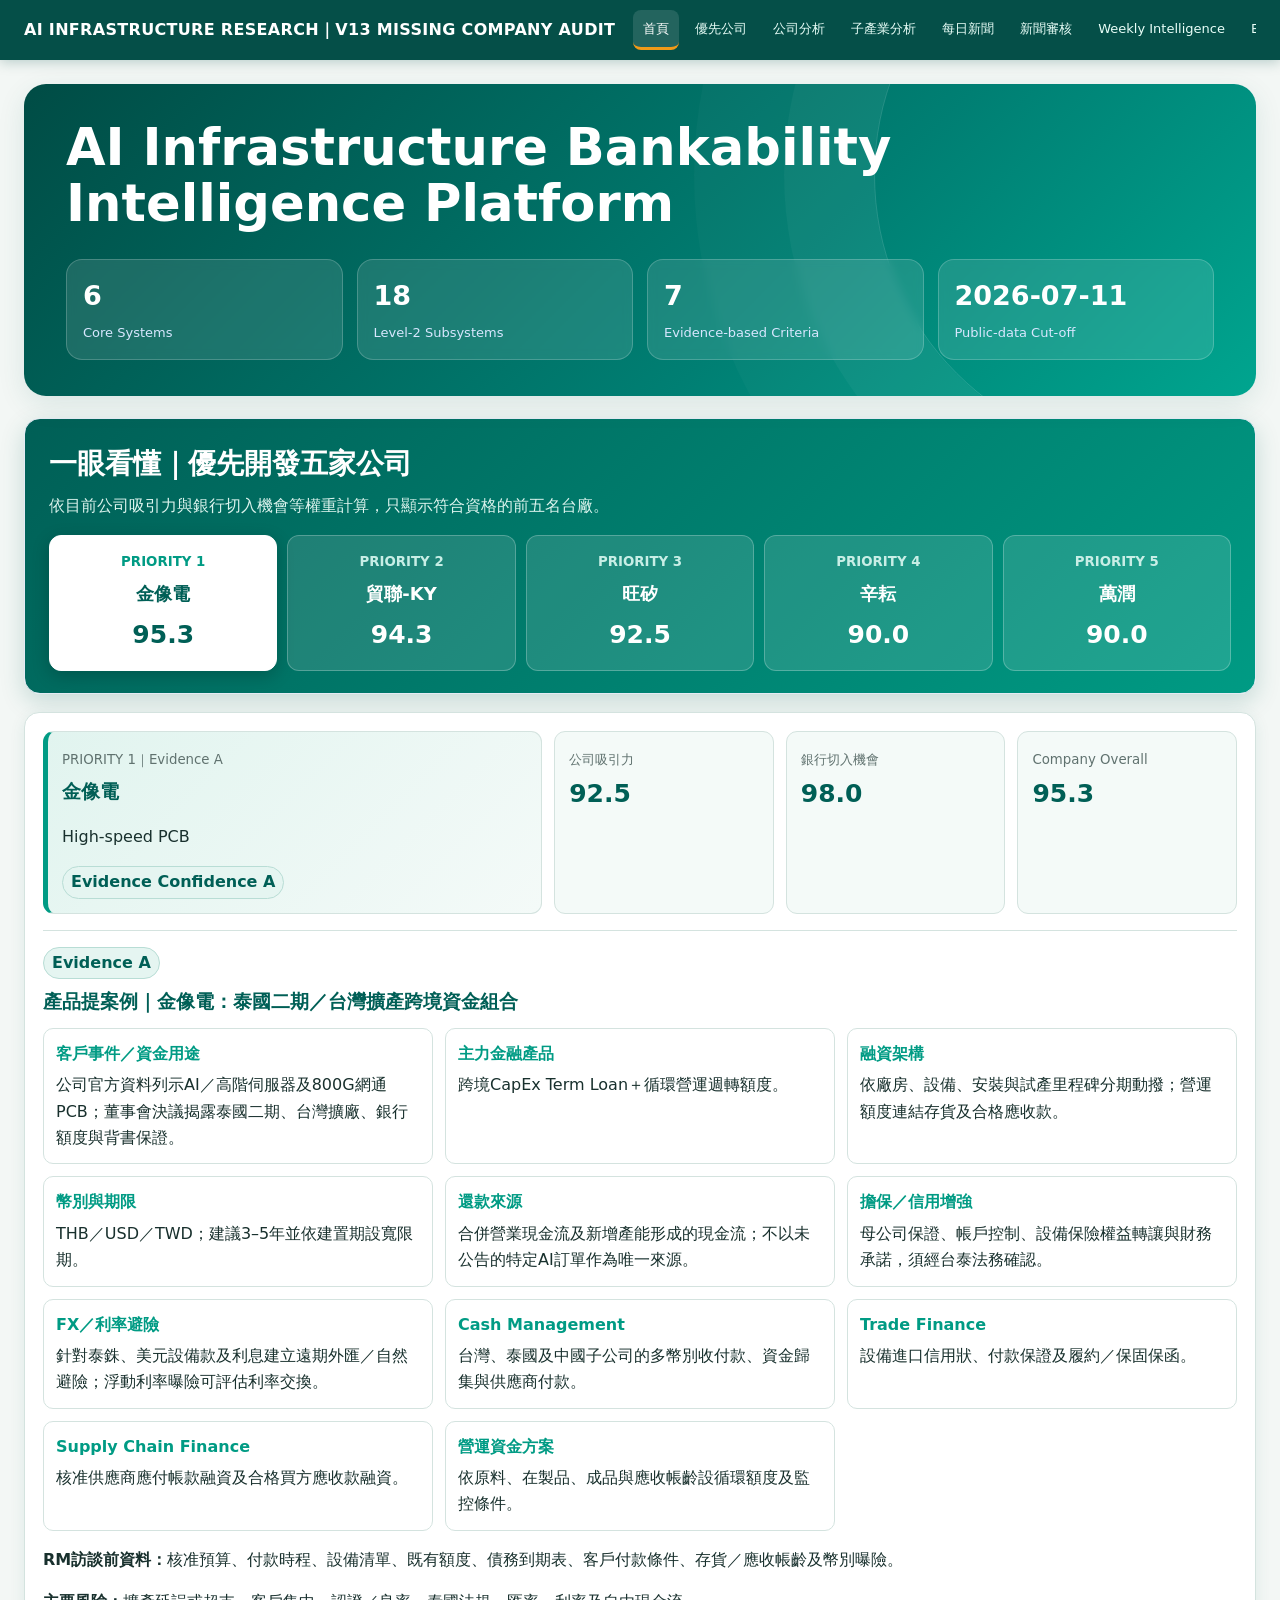
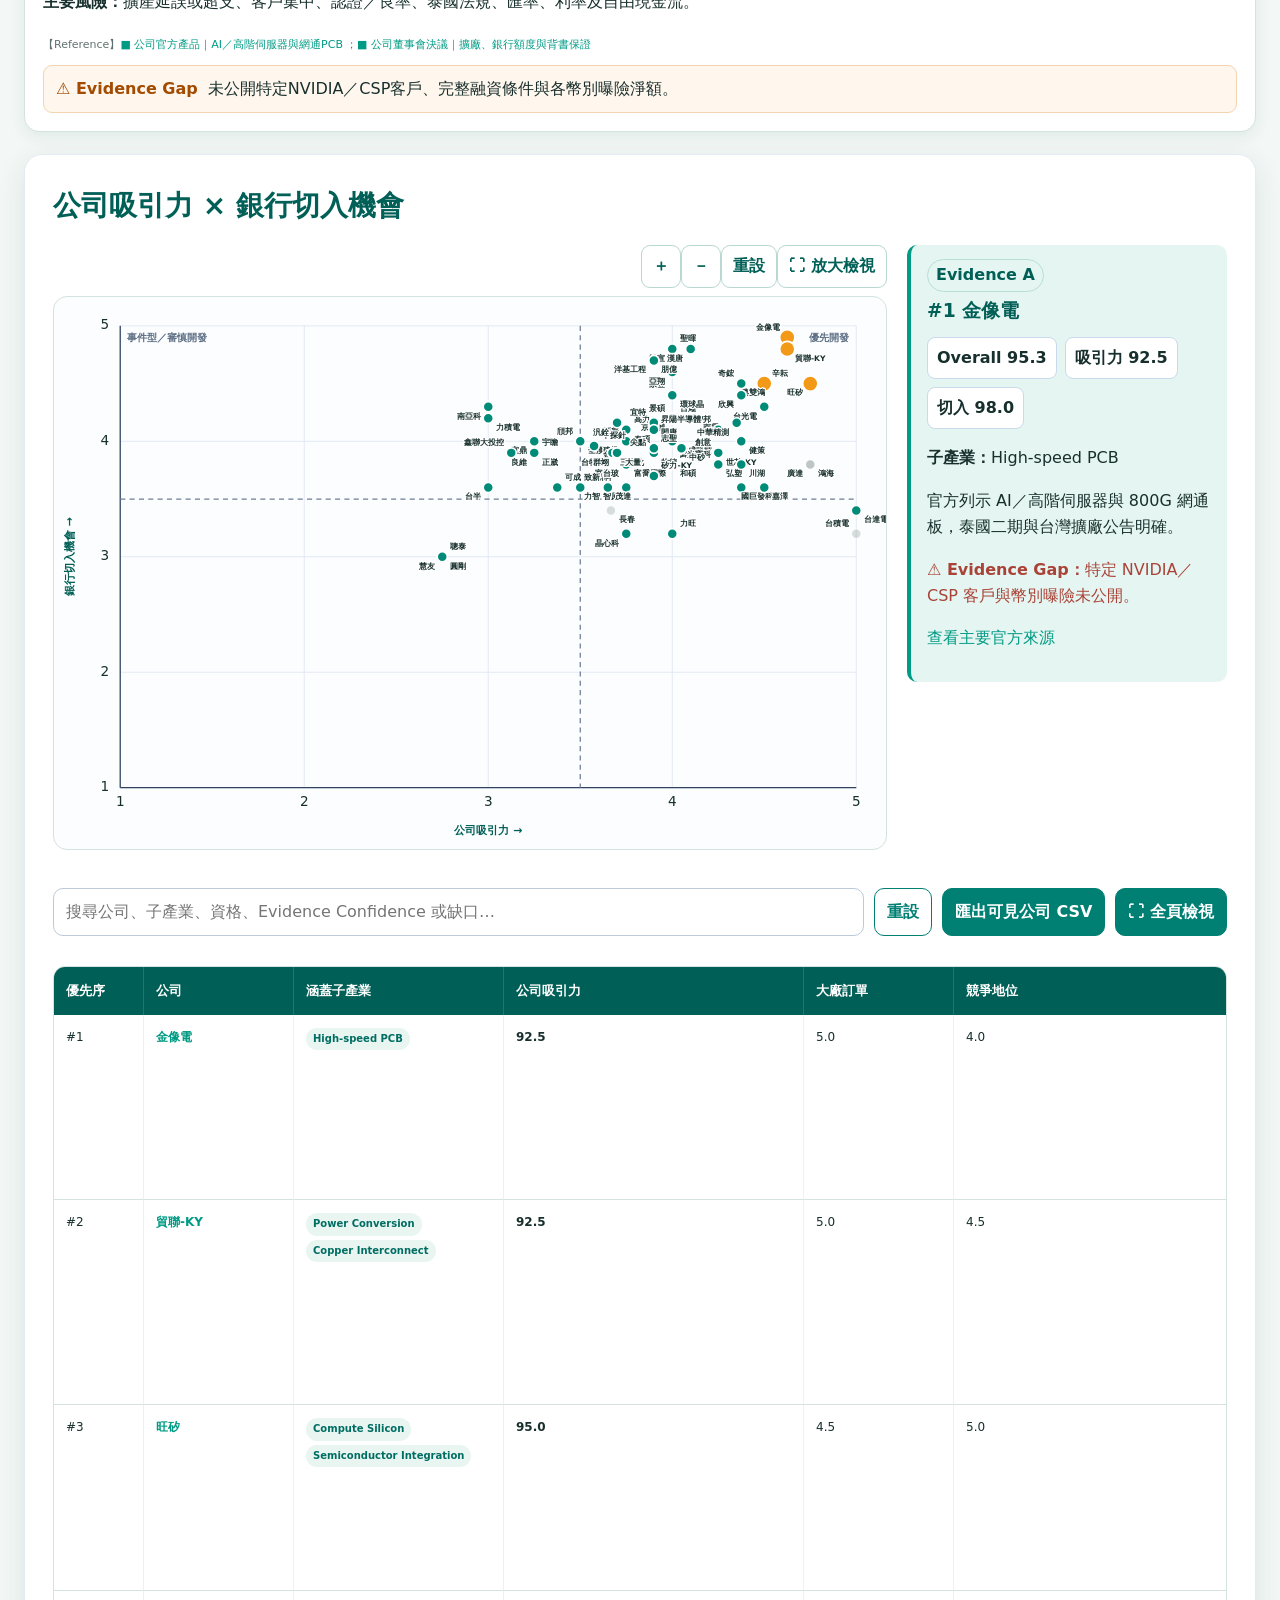
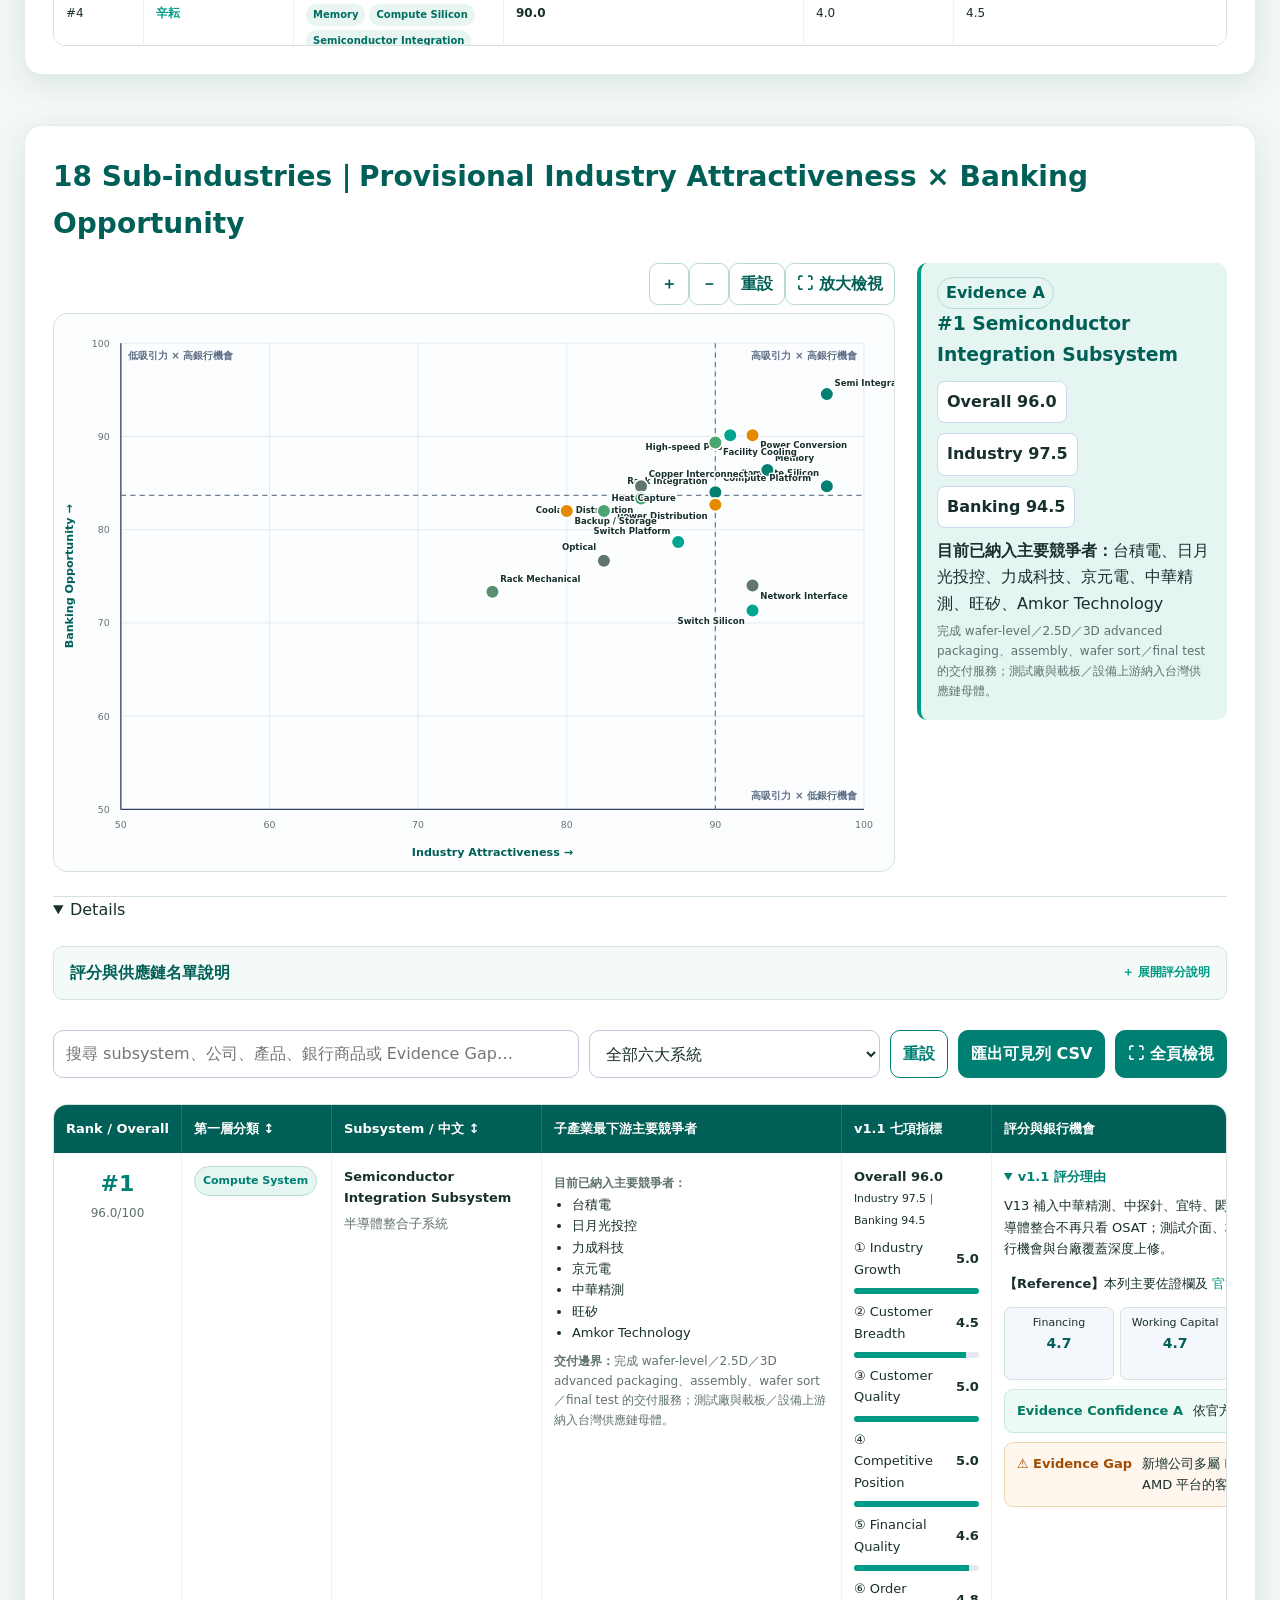
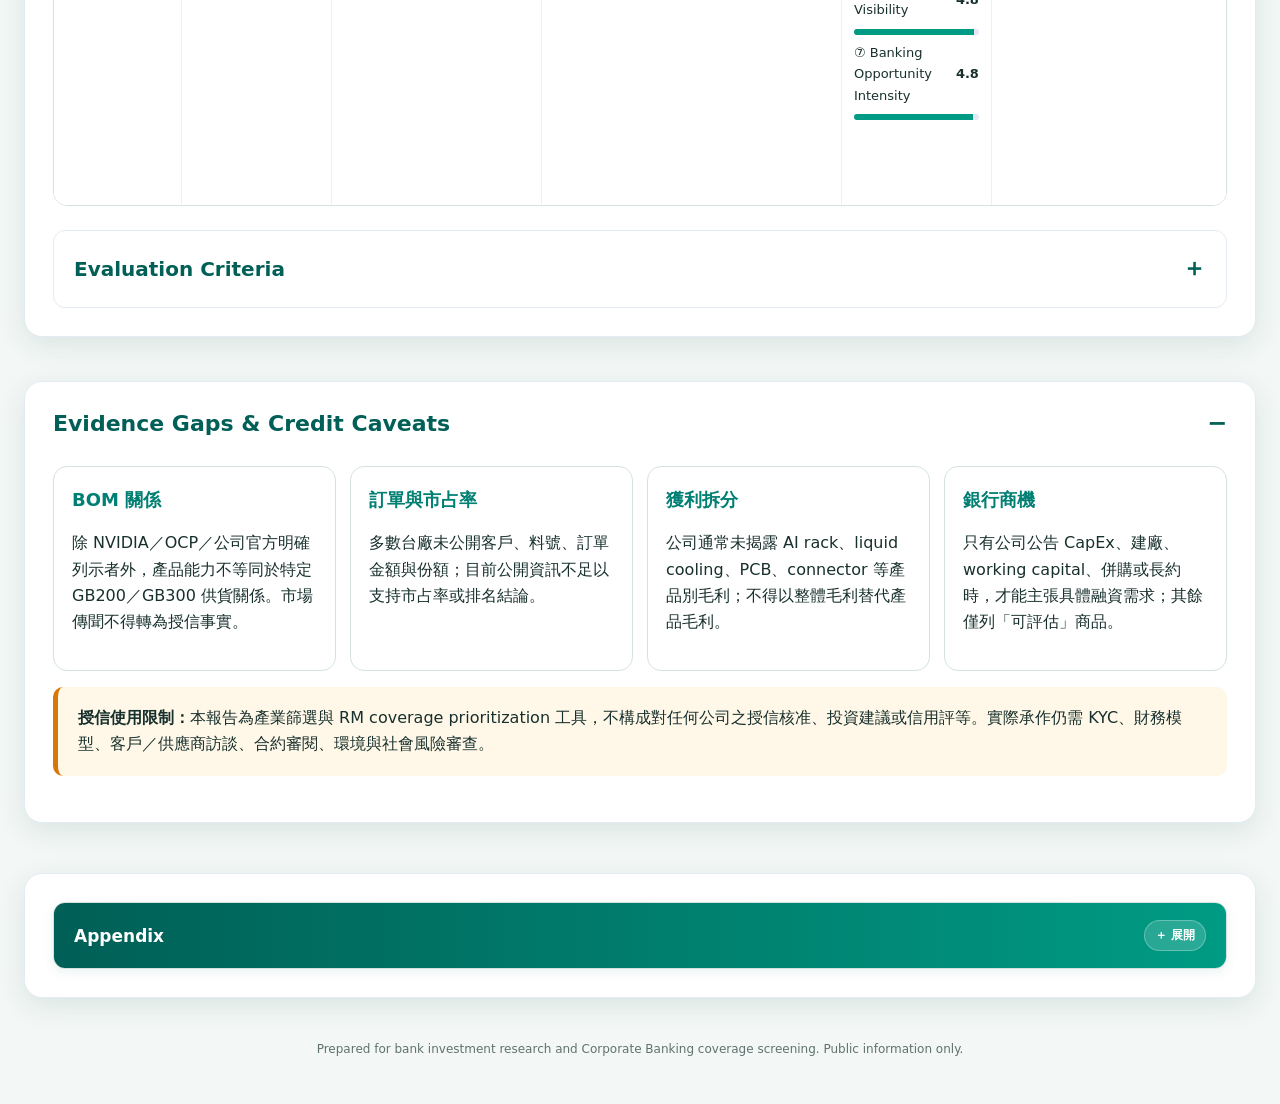
==== commit e8f570af: "Add files via upload" ====
--- a/index.html
+++ b/index.html
@@ -224,6 +224,7 @@
 <a href="#company-priority">公司分析</a>
 <a href="#quadrant">子產業分析</a>
 <a href="daily-news.html">每日新聞</a>
+<a href="review-dashboard.html">新聞審核</a>
 <a href="weekly-intelligence.html">Weekly Intelligence</a>
 <a href="#gaps">Evidence Gaps</a>
 <a href="#executive">Appendix</a>
